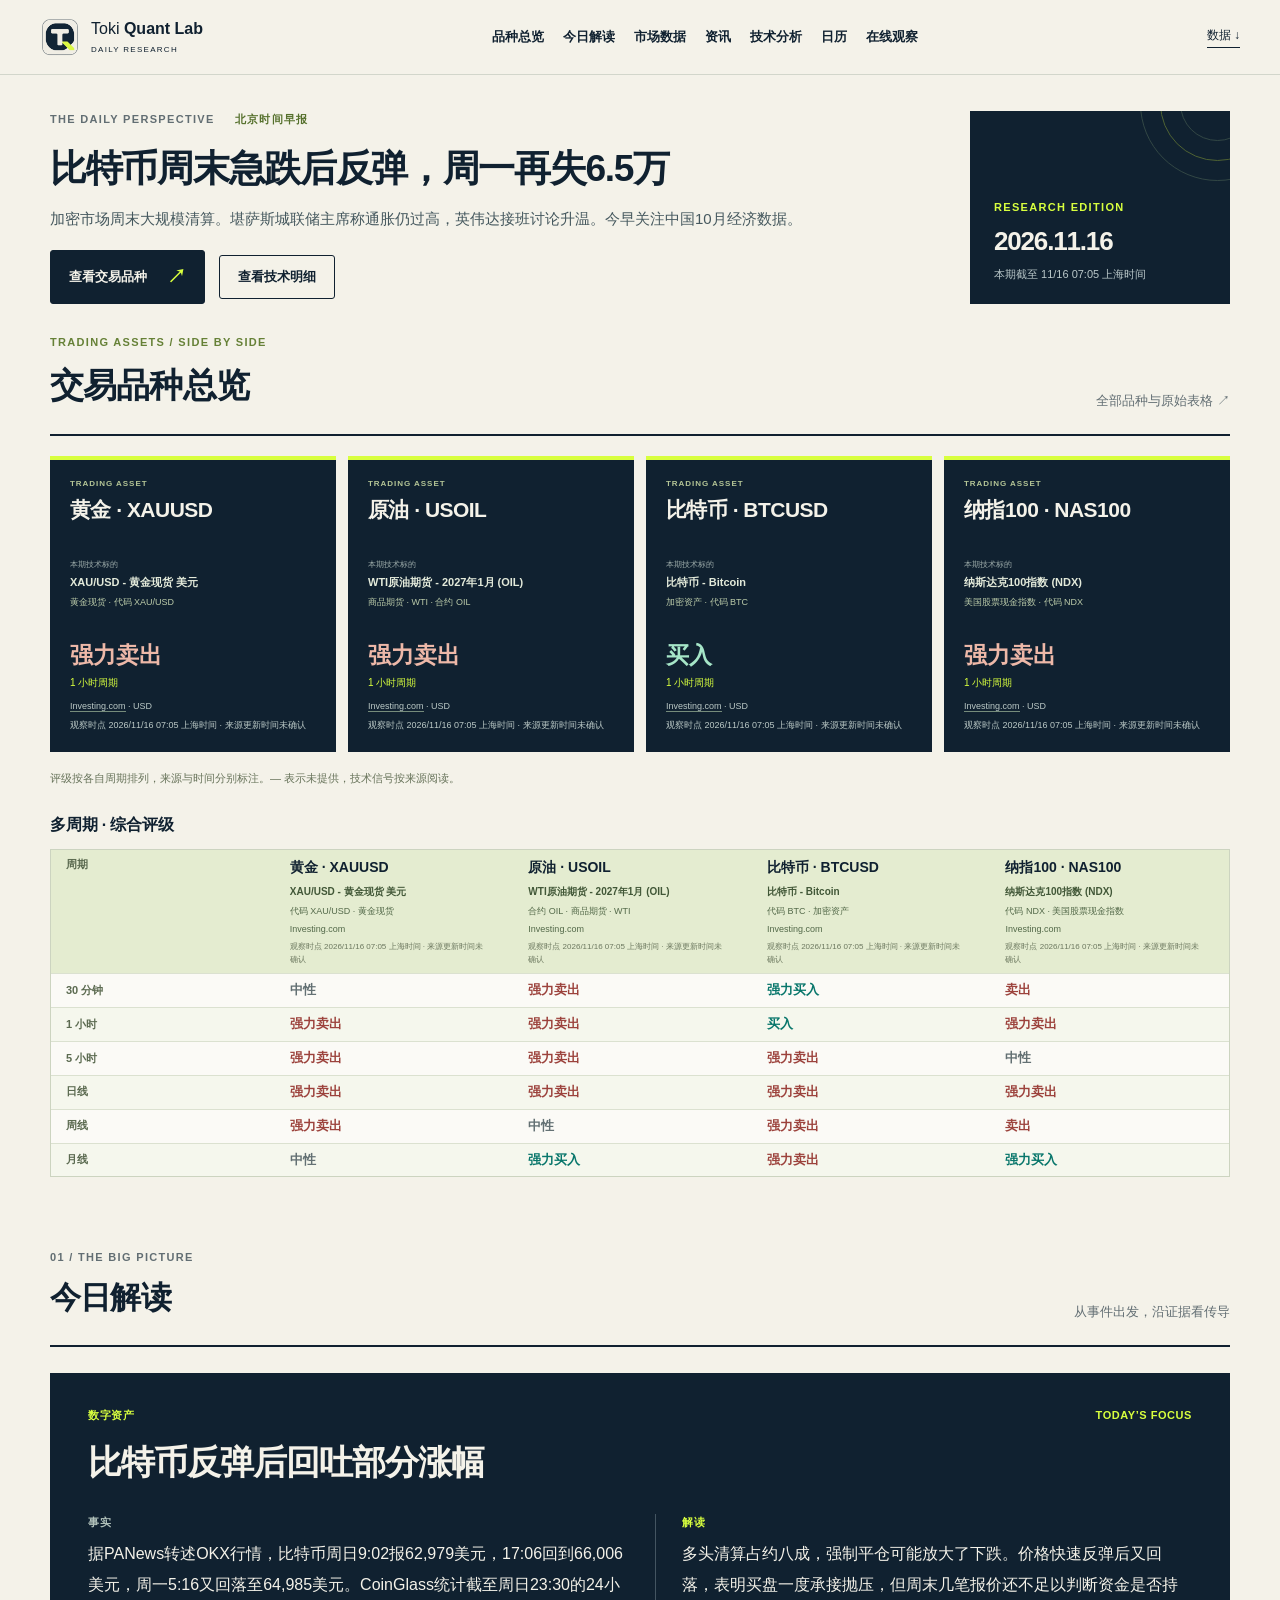
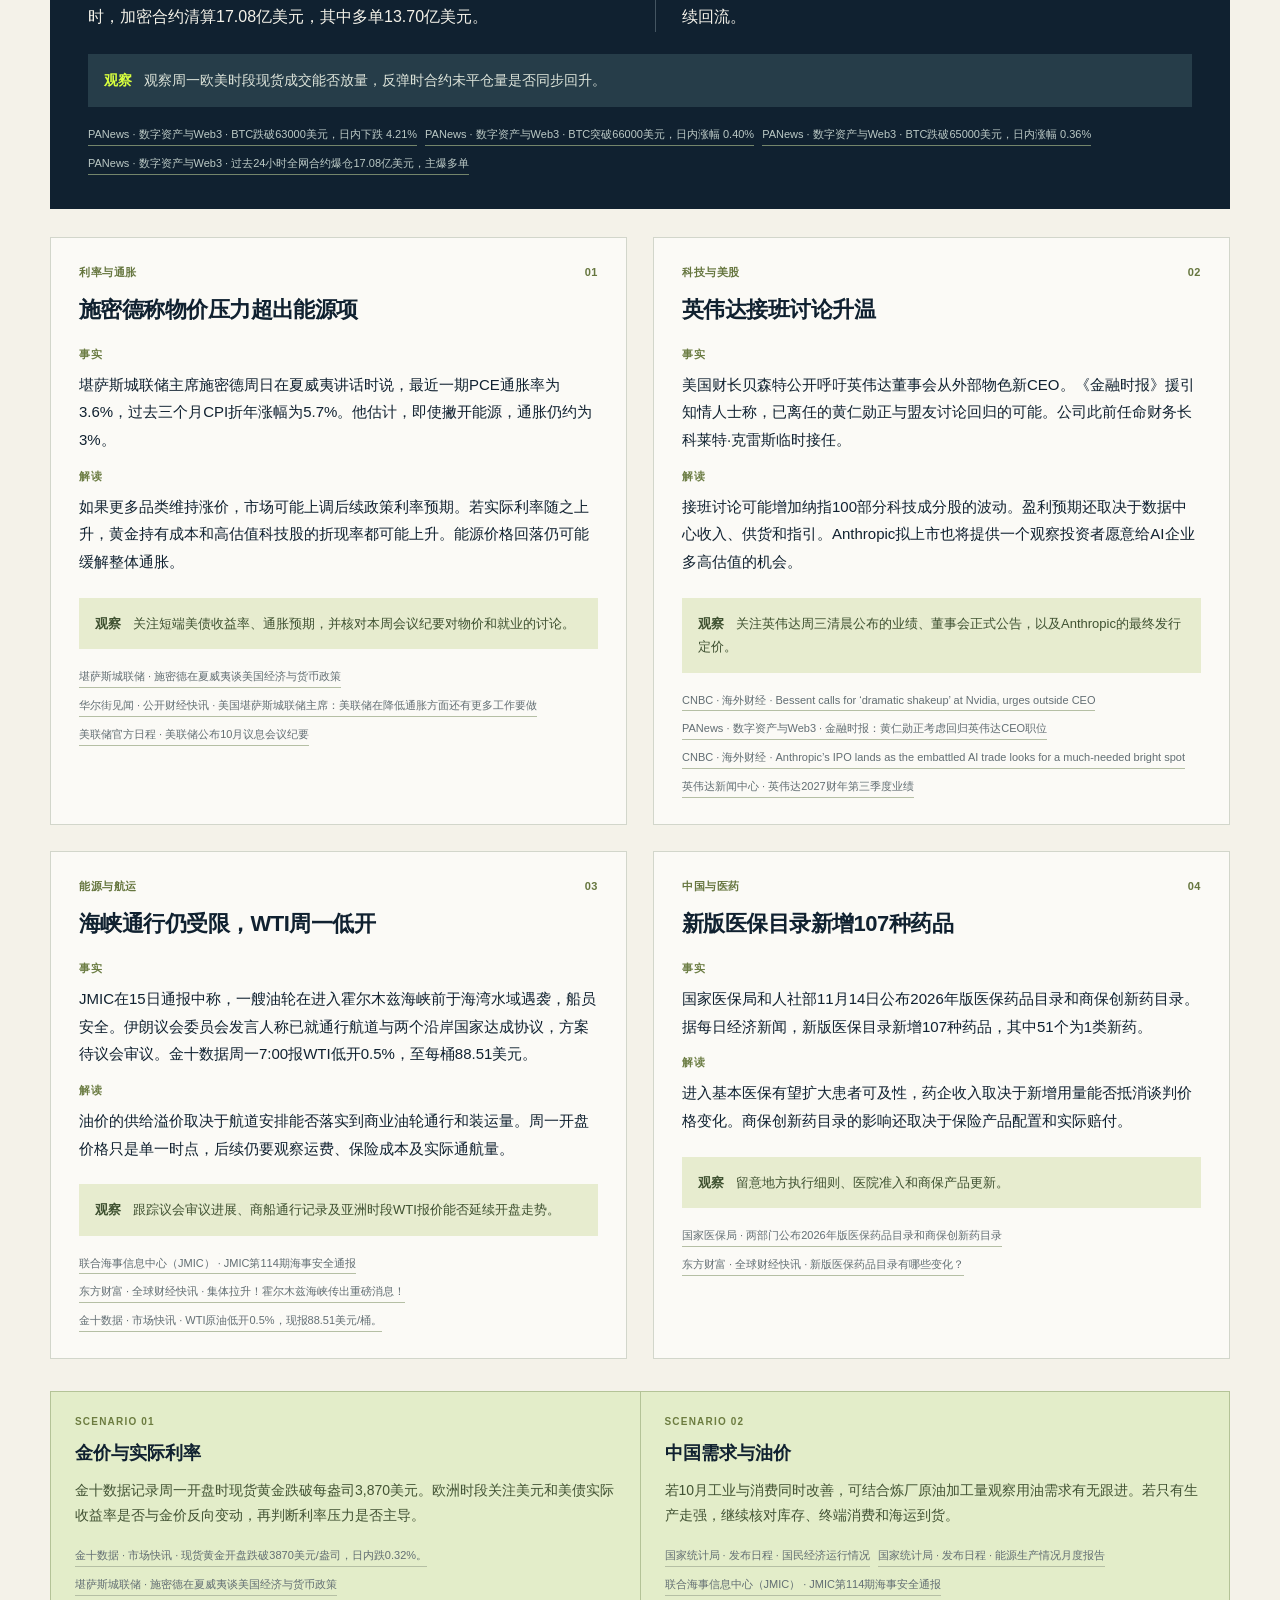
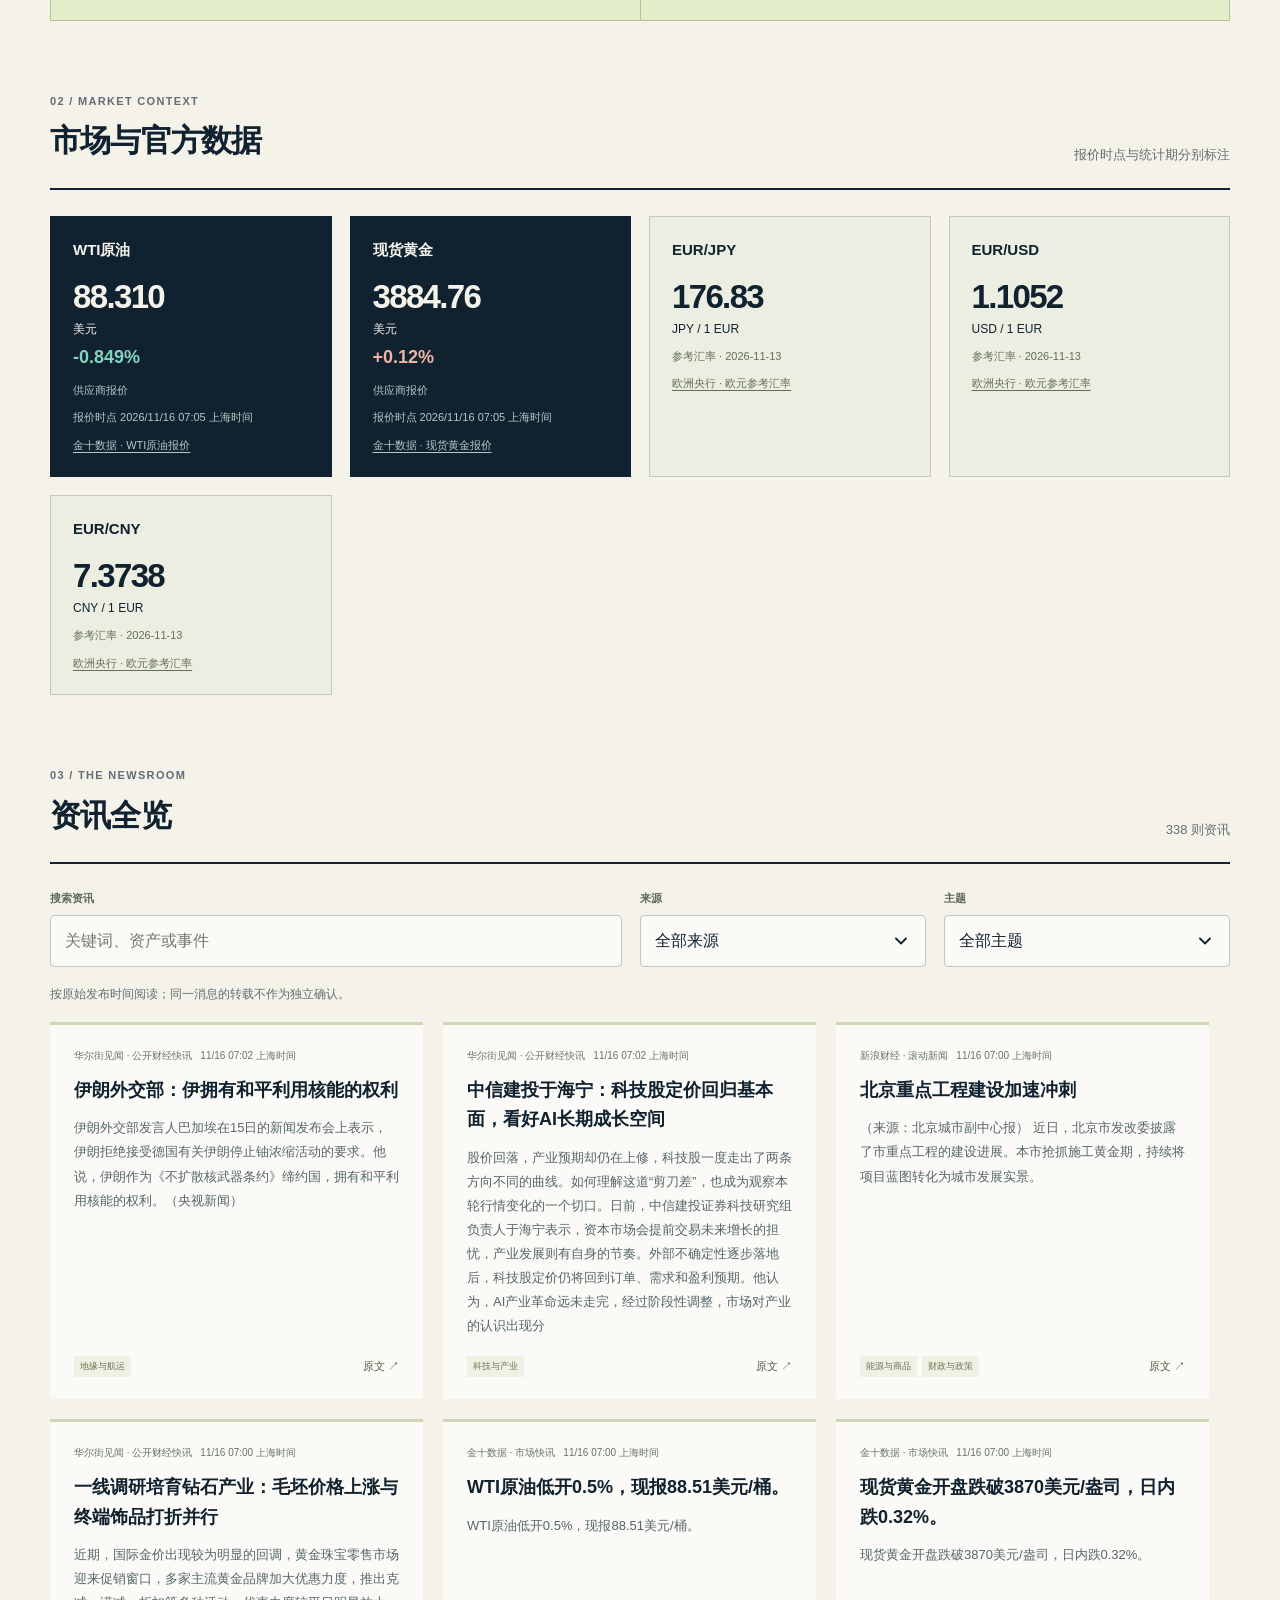
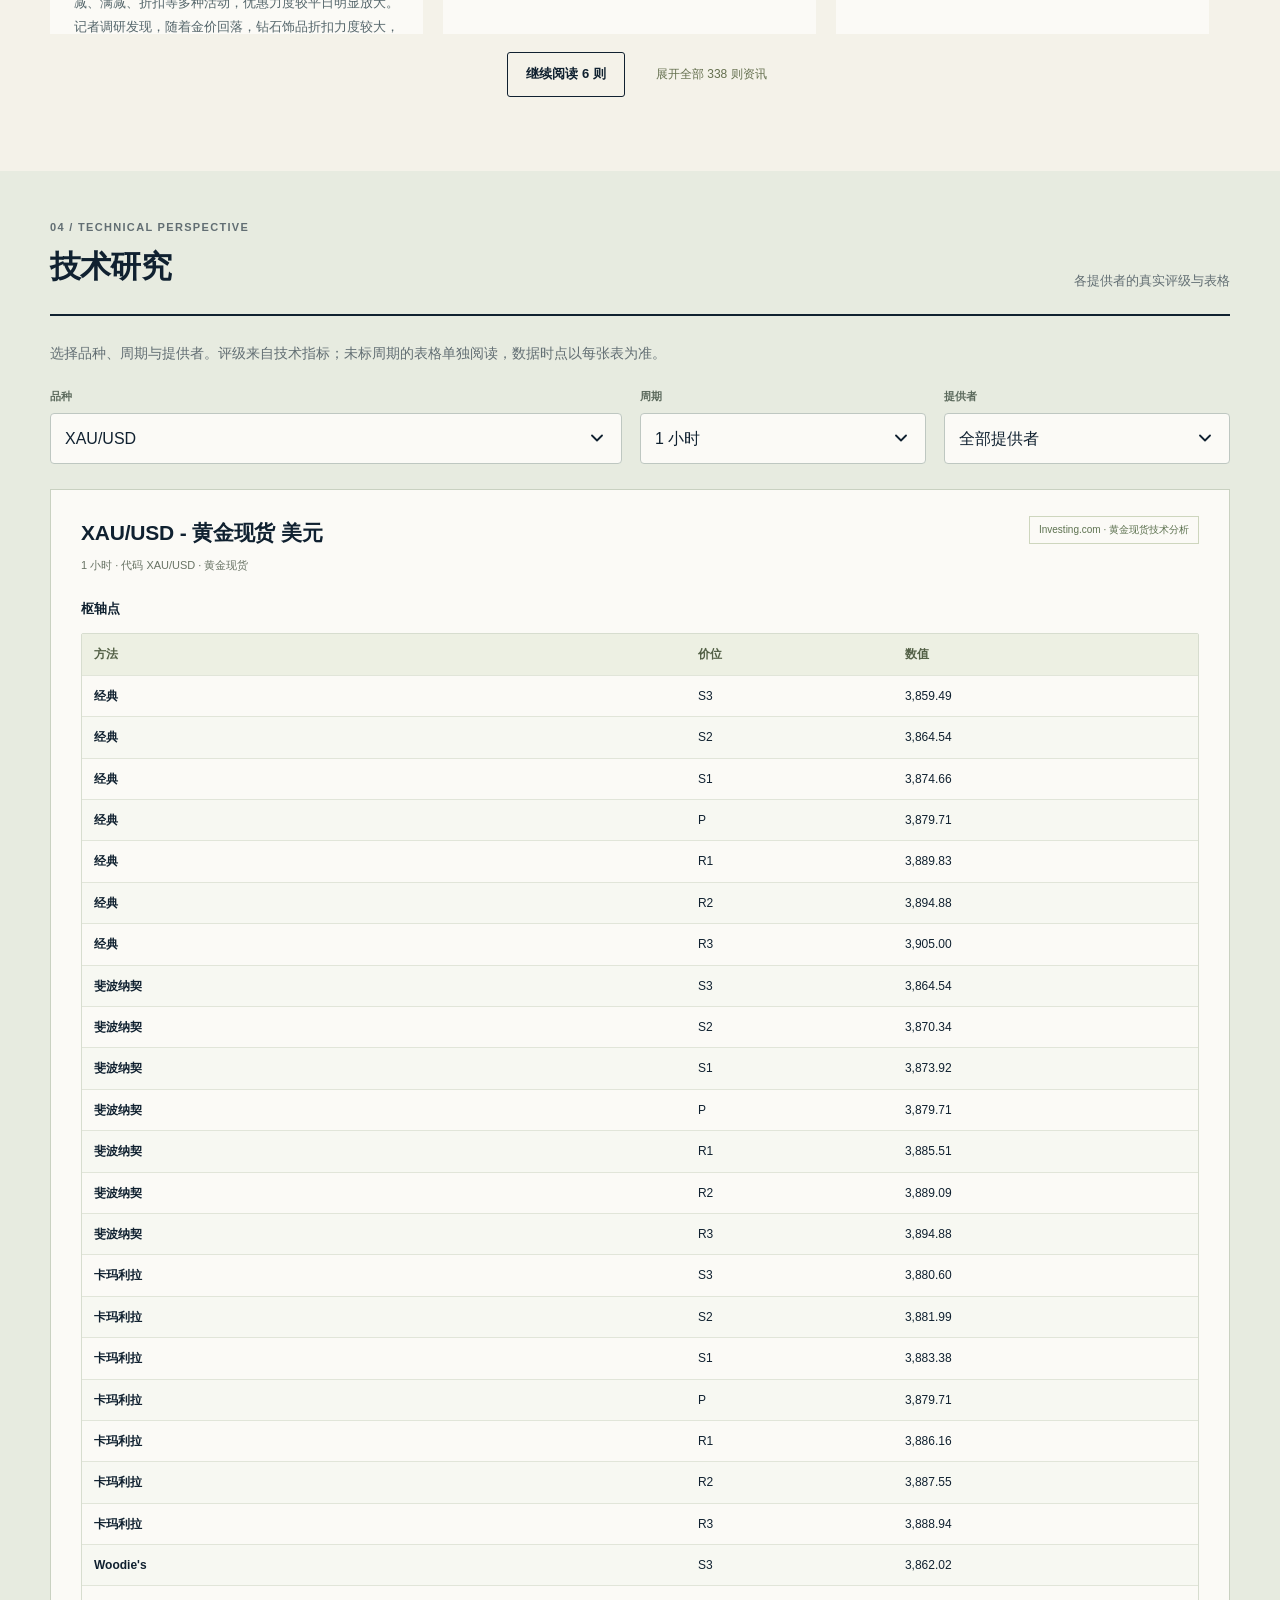
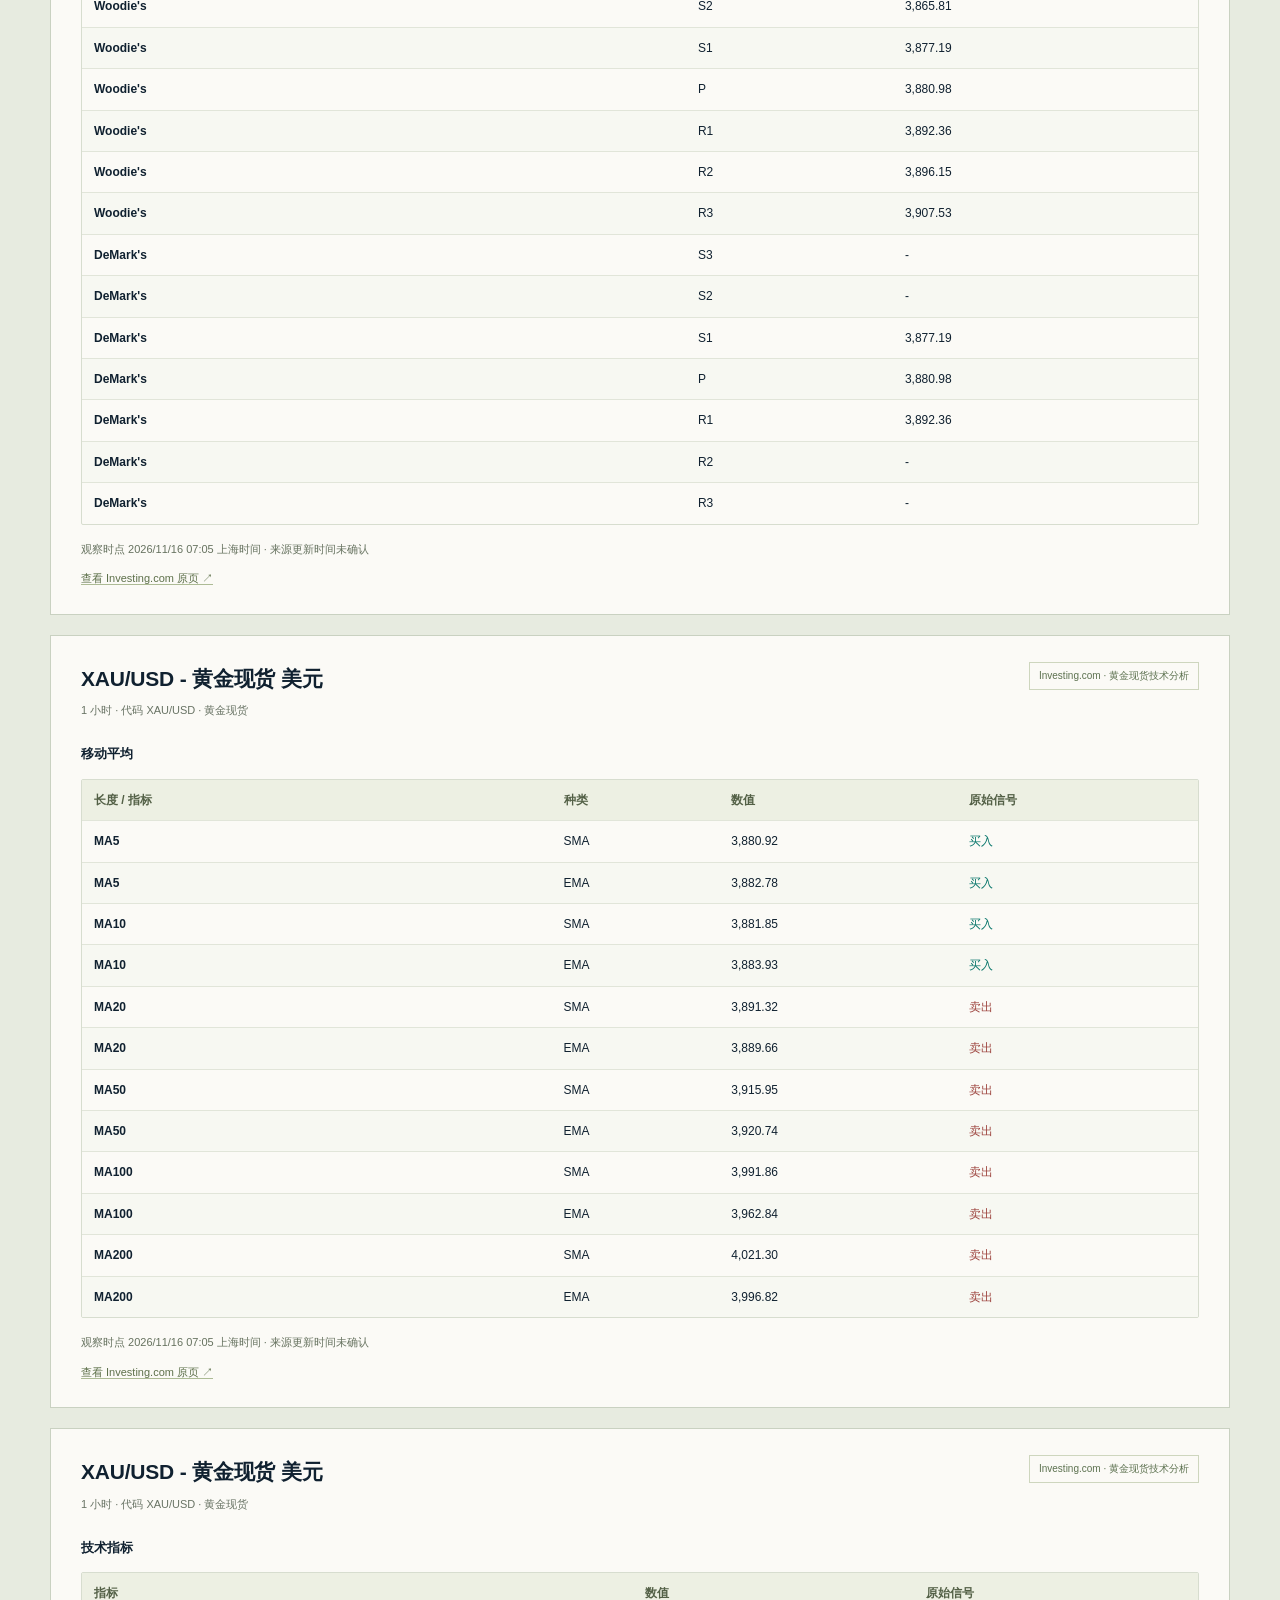
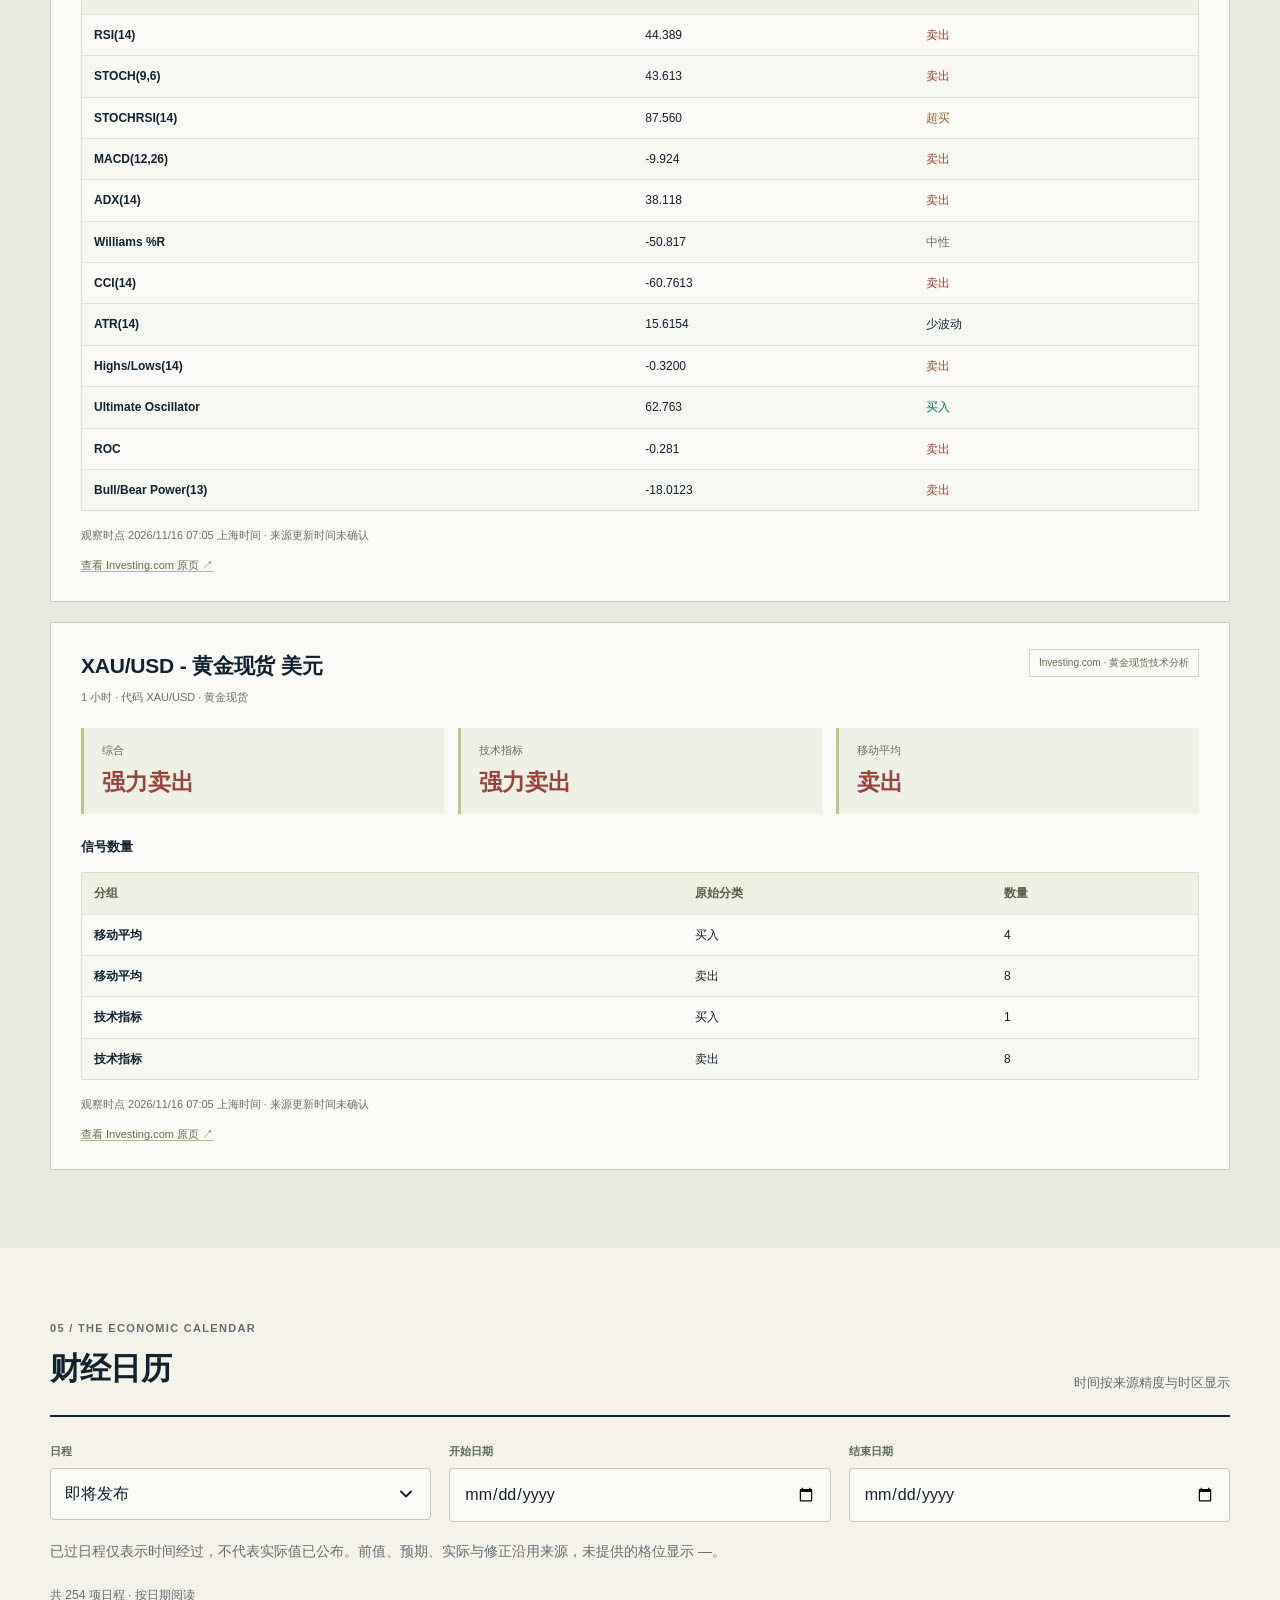
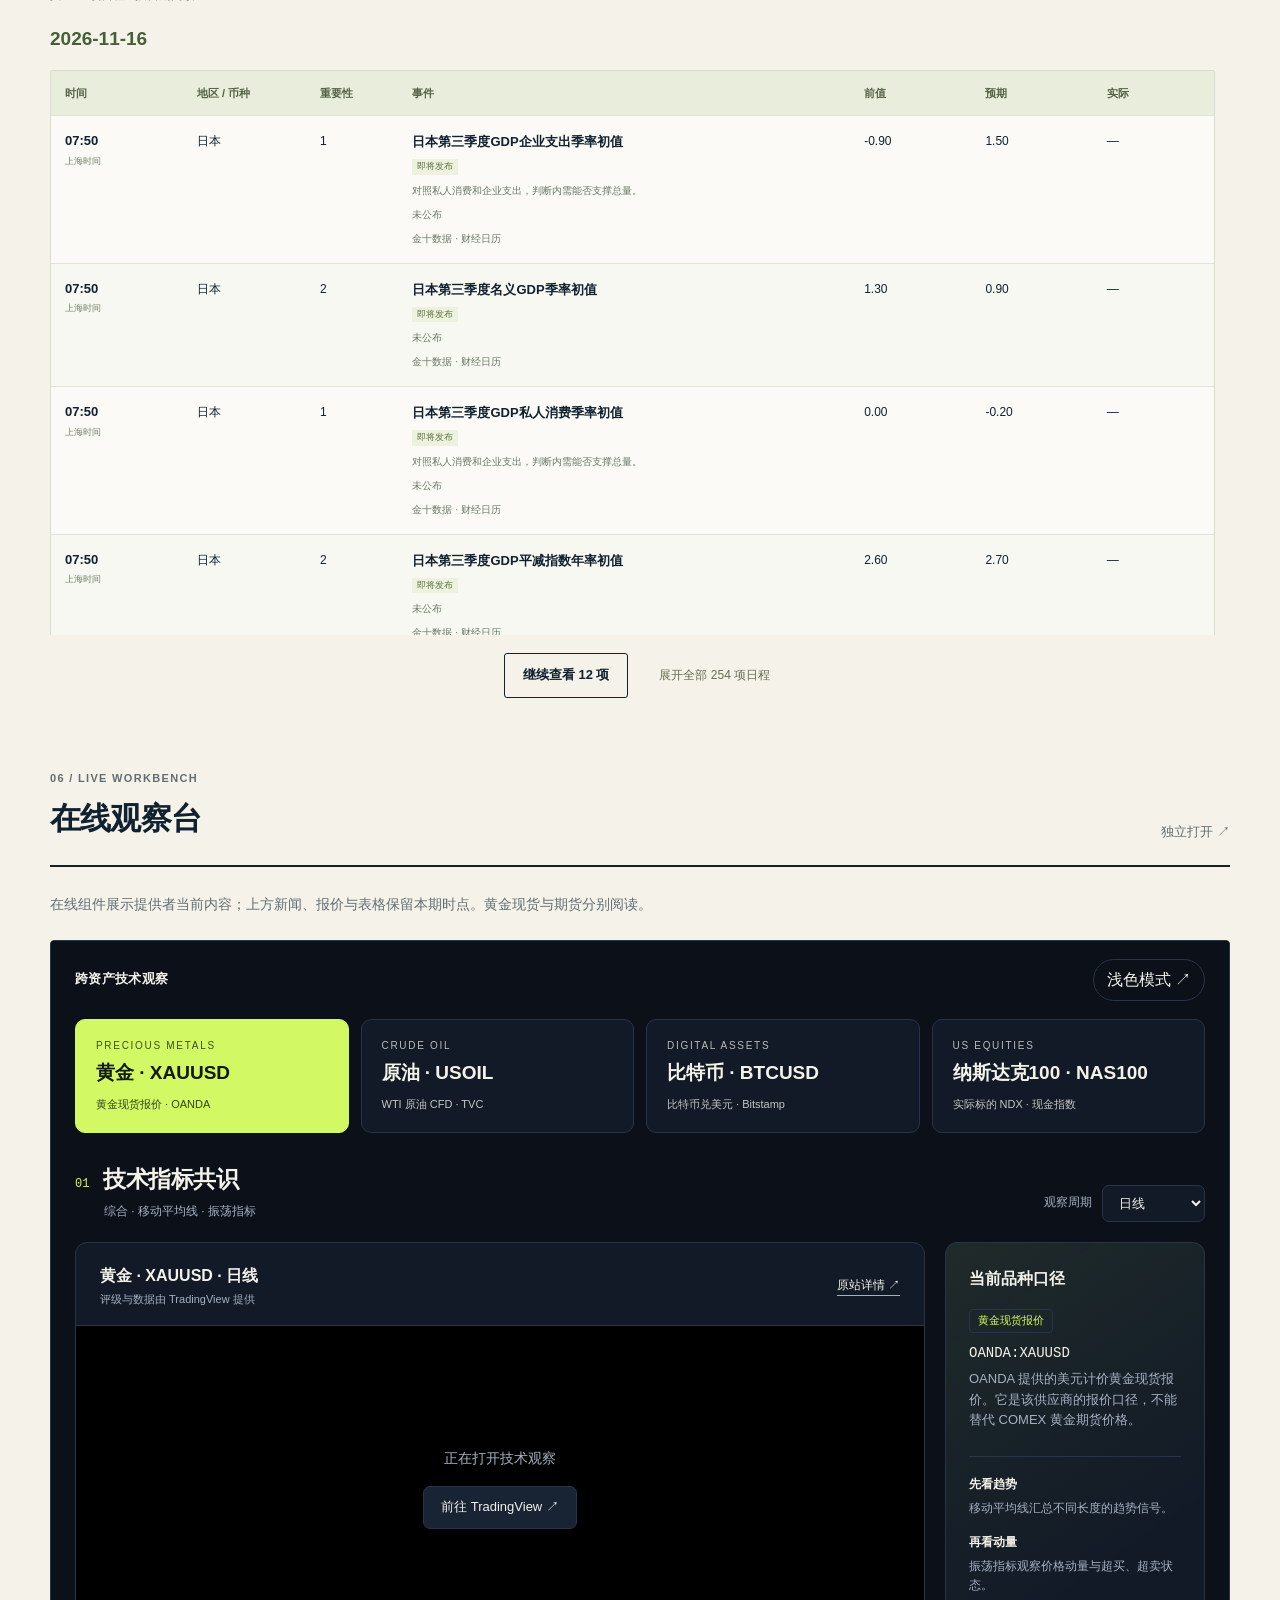
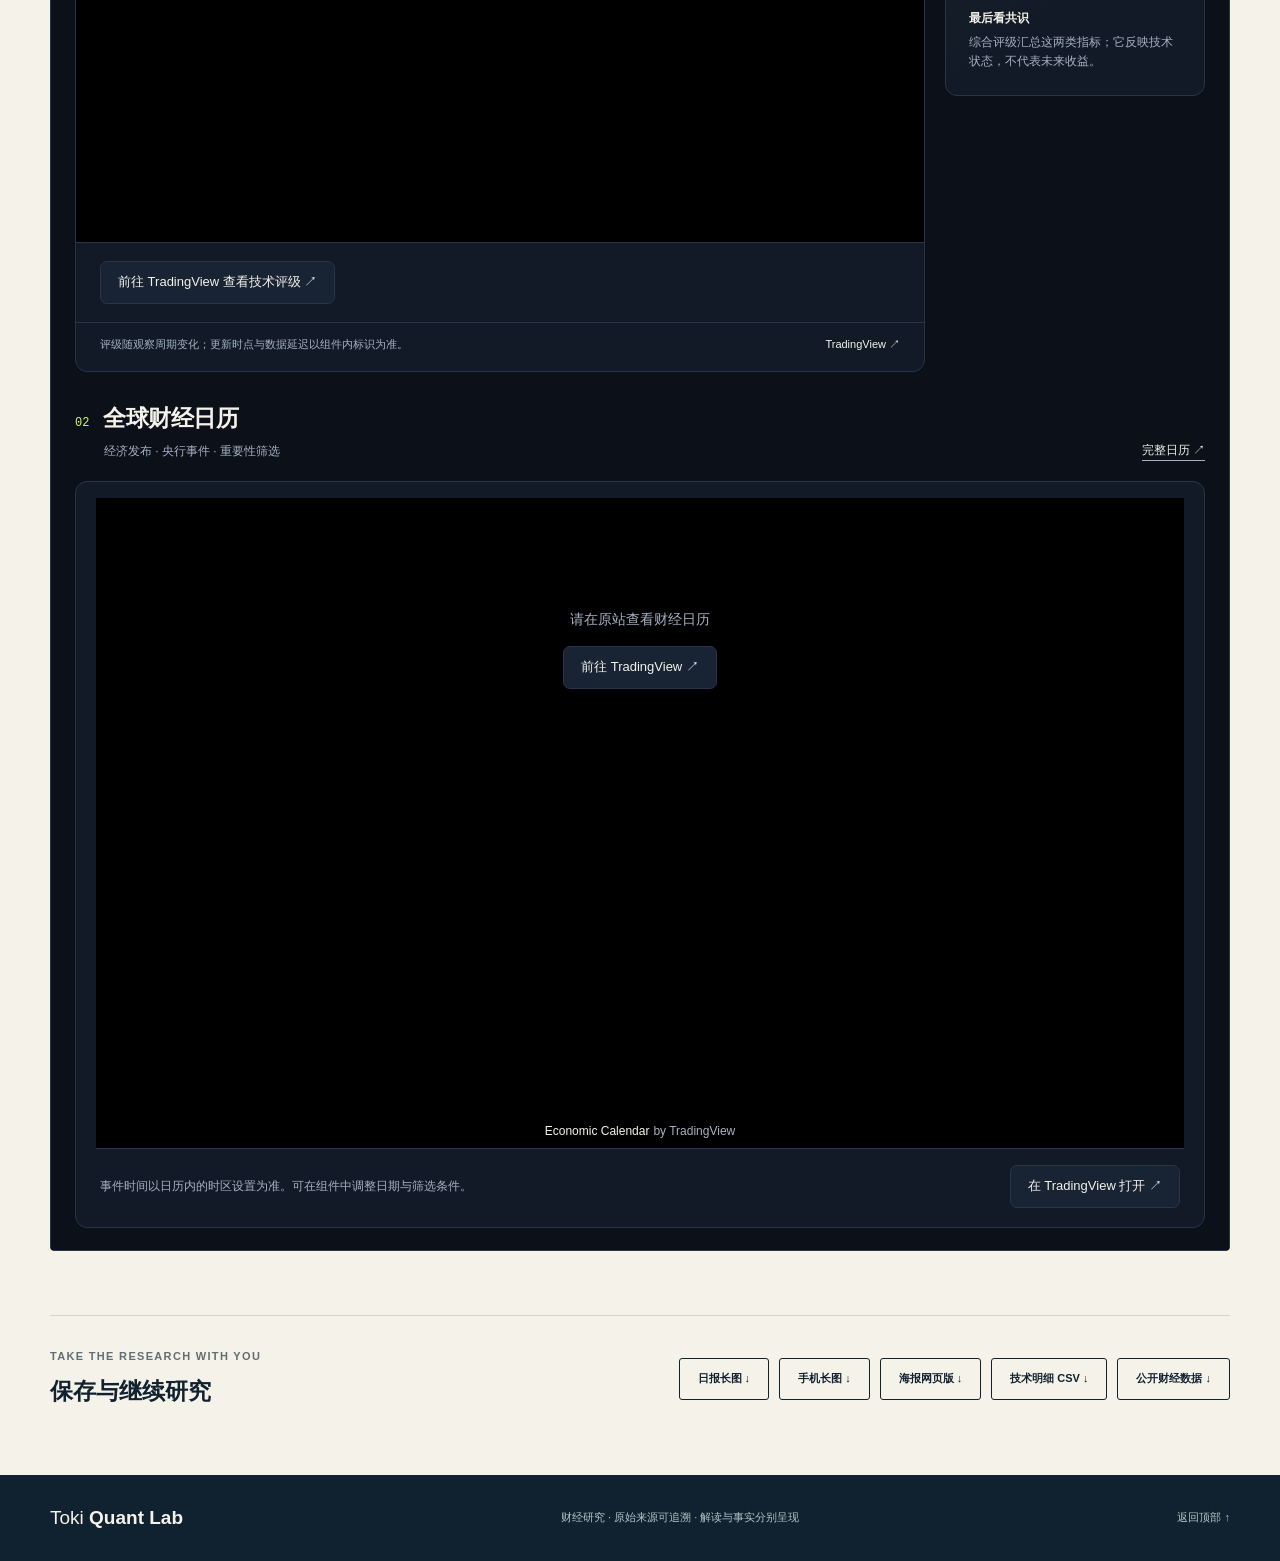
==== index.html @ c4c2250f "Publish finance daily 2026-11-16 (2026-11-16T07:05:58.218529+08:00)" ====
<!doctype html>
<html lang="zh-CN"><head><meta charset="utf-8"><meta name="viewport" content="width=device-width,initial-scale=1">
<meta http-equiv="Content-Security-Policy" content="default-src &#x27;none&#x27;; script-src &#x27;sha256-Dl0gROMwiE/vrZz1/QcfaOAt3/LU8CRHf1LCF19bE4U=&#x27;; style-src &#x27;unsafe-inline&#x27;; img-src &#x27;self&#x27; data:; frame-src &#x27;self&#x27; file:; connect-src &#x27;none&#x27;; object-src &#x27;none&#x27;; base-uri &#x27;none&#x27;; form-action &#x27;none&#x27;"><meta name="color-scheme" content="light"><title>比特币周末急跌后反弹，周一再失6.5万 · Toki 财经研究</title>
<link rel="icon" type="image/png" href="[data-uri]">
<style>:root{--navy:#102130;--paper:#f4f2e9;--lime:#d8ff3e;--muted:#626e73;--line:#d2d6cb;--white:#fbfaf6;--red:#9c423c;--green:#08766b}
*{box-sizing:border-box}html{scroll-behavior:smooth;scroll-padding-top:95px}body{margin:0;background:var(--paper);color:var(--navy);font-family:"PingFang SC","Microsoft YaHei","Noto Sans CJK SC",Arial,sans-serif;-webkit-font-smoothing:antialiased;line-height:1.6}h1,h2,h3,h4,p{margin:0}a{color:inherit;text-decoration:none}a:hover{text-decoration:underline}button,input,select{font:inherit}button,a,input,select,summary{-webkit-tap-highlight-color:transparent}button{cursor:pointer}button:focus-visible,a:focus-visible,select:focus-visible,input:focus-visible,summary:focus-visible{outline:3px solid #9bbd0f;outline-offset:4px}button:disabled{cursor:default}button[hidden],[hidden]{display:none!important}input,select{width:100%;min-width:0;border:1px solid #bec7c1;background:var(--white);color:var(--navy);padding:12px 14px;border-radius:4px}select{padding-right:28px}small{line-height:1.5}.container{width:min(1180px,calc(100% - 80px));margin:auto}.section{padding-top:72px}.eyebrow{font:700 11px/1.6 Arial,sans-serif;letter-spacing:.12em;color:var(--muted)}.section-heading{display:flex;align-items:flex-end;justify-content:space-between;gap:20px;padding-bottom:22px;border-bottom:2px solid var(--navy);margin-bottom:26px}.section-heading h2{font-size:31px;font-weight:850;letter-spacing:-.025em;margin-top:6px}.section-heading>p,.section-heading>a{font-size:13px;color:var(--muted)}.section-note{color:var(--muted);font-size:14px;margin:0 0 24px;max-width:850px}.skip-link{position:absolute;left:20px;top:-100px;background:var(--lime);padding:10px;z-index:20}.skip-link:focus{top:10px}
.topbar{position:sticky;top:0;z-index:10;background:rgba(244,242,233,.97);border-bottom:1px solid var(--line);display:flex;align-items:center;justify-content:space-between;gap:24px;padding:17px 40px}.brand{display:flex;align-items:center;gap:11px;font:400 16px/1.25 Arial,sans-serif;white-space:nowrap}.brand b{font-weight:800}.brand small{display:block;font-size:8px;letter-spacing:.16em;margin-top:5px}.brand-mark{display:block;width:40px;height:40px;flex:0 0 auto;object-fit:contain}.topbar nav{display:flex;align-items:center;gap:25px;font-size:13px;font-weight:600}.data-link{font-size:12px;border-bottom:1px solid var(--navy);padding-bottom:2px;white-space:nowrap}.hero{display:grid;grid-template-columns:minmax(0,1fr) 290px;gap:70px;padding-top:68px;padding-bottom:22px}.hero-main .eyebrow{display:flex;gap:20px;flex-wrap:wrap}.hero-main .eyebrow>span{font-family:inherit;color:#55702c}.hero h1{font-size:clamp(42px,4.5vw,67px);font-weight:900;letter-spacing:-.055em;line-height:1.2;margin:22px 0 22px;text-wrap:balance;overflow-wrap:anywhere}.dek{color:#45585e;font-size:20px;line-height:1.85;max-width:720px}.hero-actions{display:flex;align-items:center;gap:14px;flex-wrap:wrap;margin-top:28px}.button{display:inline-flex;align-items:center;justify-content:center;gap:20px;padding:11px 18px;font-size:13px;font-weight:700;border:1px solid var(--navy);border-radius:3px;line-height:1.6}.button.primary{background:var(--navy);color:var(--paper)}.button.primary>span{color:var(--lime);font-size:19px}.button.quiet{background:transparent;color:var(--navy)}.button:hover{text-decoration:none;background:#dfe5d1}.button.primary:hover{background:#243c4b}.edition-card{background:var(--navy);color:var(--paper);padding:28px;position:relative;overflow:hidden;display:flex;flex-direction:column;justify-content:flex-end;min-height:320px}.edition-card>.eyebrow{color:var(--lime)}.edition-card strong{font:800 30px/1.4 Arial,sans-serif;letter-spacing:-.045em;margin-top:7px}.edition-time{font-size:11px;color:#bac8c9;margin-top:6px}.edition-note{font-size:13px;color:#bac8c9;margin-top:18px;line-height:1.7}.edition-orbit{position:absolute;width:220px;height:220px;right:-55px;top:-48px;opacity:.85}.edition-orbit i{position:absolute;border:1px solid #668064;border-radius:50%;inset:0}.edition-orbit i:nth-child(2){inset:20px;border-color:#adc438}.edition-orbit i:nth-child(3){inset:40px}.edition-orbit span{position:absolute;left:63px;top:66px;color:var(--lime);font:900 30px Arial}
.lead-card{padding:34px 38px;background:var(--navy);color:var(--paper)}.article-kicker{display:flex;justify-content:space-between;align-items:center;gap:15px;font-size:11px;font-weight:700;letter-spacing:.05em;color:#66763f}.lead-card .article-kicker{color:var(--lime)}.lead-card h3{font-size:34px;line-height:1.45;font-weight:850;margin:14px 0 26px;letter-spacing:-.03em}.article-columns{display:grid;grid-template-columns:minmax(0,1fr) minmax(0,1fr);gap:30px}.article-columns .analysis{padding-left:26px;border-left:1px solid var(--line)}.lead-card .article-columns .analysis{border-color:#445561}.copy-label{display:block;color:#6c7d44;font-size:11px;font-weight:800;letter-spacing:.05em;margin-bottom:7px}.lead-card .copy-label{color:#b1c1ba}.lead-card .analysis .copy-label{color:var(--lime)}.article-columns p{font-size:16px;line-height:1.95}.article-watch{margin-top:22px;padding:14px 16px;background:#e7eccf;color:#3f5131;font-size:14px;line-height:1.8}.article-watch b{font-weight:800;margin-right:12px}.lead-card .article-watch{background:#263d49;color:#dee5db}.lead-card .article-watch b{color:var(--lime)}.evidence-links{display:flex;gap:8px;flex-wrap:wrap;margin-top:18px;font-size:11px;line-height:1.8;color:var(--muted)}.evidence-links>a{border-bottom:1px solid #b5bfa4}.lead-card .evidence-links{color:#bbc9c5}.lead-card .evidence-links>a{border-color:#74856b}.story-grid{display:grid;grid-template-columns:repeat(2,minmax(0,1fr));gap:26px;margin-top:28px}.story-card{padding:26px 28px;background:var(--white);border:1px solid var(--line);min-width:0}.story-card h3{font-size:22px;line-height:1.5;letter-spacing:-.025em;margin:12px 0 20px}.story-card .article-columns{display:block}.story-card .analysis{padding:14px 0 0;border:0}.story-card .article-columns p{font-size:15px;line-height:1.85}.story-card .article-watch{font-size:13px}.scenario-grid{display:grid;grid-template-columns:repeat(auto-fit,minmax(min(100%,320px),1fr));gap:1px;background:#b4c397;margin-top:32px;border:1px solid #b4c397}.scenario{background:#e3edc9;padding:24px}.scenario small{display:block;font:700 10px Arial,sans-serif;color:#6c7c40;letter-spacing:.12em}.scenario h3{font-size:18px;margin:12px 0 10px}.scenario p{font-size:14px;color:#425334;line-height:1.8}
.market-grid{display:grid;grid-template-columns:repeat(4,minmax(0,1fr));gap:18px}.data-card{border:1px solid #c2cabc;padding:22px;background:#ebeee1;min-width:0}.data-card.market{background:var(--navy);color:var(--paper);border-color:var(--navy)}.data-card h3{font-size:15px;font-weight:700;line-height:1.5}.data-reading{font:850 33px/1.4 Arial,sans-serif;letter-spacing:-.05em;margin:12px 0 5px;overflow-wrap:anywhere}.data-reading small{font-size:12px;letter-spacing:0;display:block;font-weight:500}.data-change{font-size:18px;font-weight:800}.data-change.up{color:#f0b4a5}.data-change.down{color:#82d5bf}.data-period,.data-card .data-time,.data-card .data-source{font-size:11px;color:#637055;margin-top:10px;overflow-wrap:anywhere}.data-card.market .data-period,.data-card.market .data-time,.data-card.market .data-source{color:#b7c8c4}.data-source a{text-decoration:underline;text-underline-offset:3px}.news-tools{display:grid;grid-template-columns:minmax(0,2fr) minmax(0,1fr) minmax(0,1fr);gap:18px;align-items:end}.news-tools label,.technical-tools label{display:block;min-width:0}.news-tools label>span,.technical-tools label>span{display:block;font-size:11px;font-weight:750;margin-bottom:7px;color:#5b695c}.result-caption{font-size:12px;color:var(--muted);margin:18px 0}.news-grid{display:grid;grid-template-columns:repeat(3,minmax(0,1fr));gap:20px}.news-card{padding:22px 24px;background:var(--white);border-top:3px solid #ced7b4;min-width:0;display:flex;flex-direction:column}.news-card .news-meta{display:flex;gap:8px;flex-wrap:wrap;font-size:10px;color:#657568;line-height:1.8}.news-card h3{font-size:18px;line-height:1.65;margin:11px 0;font-weight:800;overflow-wrap:anywhere}.news-card p{font-size:13px;line-height:1.85;color:#55666b;overflow-wrap:anywhere}.news-card .news-bottom{display:flex;align-items:center;justify-content:space-between;gap:12px;margin-top:auto;padding-top:18px;font-size:11px;color:#516246}.news-card .original-source{font-size:10px;margin-top:10px}.news-card .topic-tags{display:flex;gap:5px;flex-wrap:wrap}.topic-tag{font-size:9px;color:#697650;background:#eff1e5;padding:3px 6px}.more-actions{display:flex;align-items:center;justify-content:center;gap:25px;margin-top:30px}.text-button{border:0;background:transparent;color:#65704f;font-size:12px}.empty-state{padding:35px;border:1px solid var(--line);color:var(--muted);font-size:14px;grid-column:1/-1}
.technical-wrap{background:#e7ebe0;margin-top:74px;padding-bottom:58px}.technical-wrap .section{padding-top:48px}.technical-tools{display:grid;grid-template-columns:minmax(0,2fr) minmax(0,1fr) minmax(0,1fr);gap:18px;margin-bottom:25px}.technical-record{background:var(--white);border:1px solid #c9d1c1;padding:26px 30px;margin-bottom:20px;min-width:0}.technical-record-header{display:flex;justify-content:space-between;align-items:flex-start;gap:20px;flex-wrap:wrap;margin-bottom:18px}.technical-record h3{font-size:21px;line-height:1.6;letter-spacing:-.01em}.technical-record .technical-meta{font-size:11px;line-height:1.8;color:#687364;margin-top:6px;overflow-wrap:anywhere}.source-pill{font-size:10px;border:1px solid #ced6be;padding:5px 9px;color:#5d7250;white-space:nowrap}.rating-grid{display:grid;grid-template-columns:repeat(3,minmax(0,1fr));gap:14px;margin:20px 0}.rating-cell{background:#eff1e7;padding:14px 18px;border-left:3px solid #b7c990;min-width:0}.rating-cell small{font-size:11px;color:#617050;display:block}.rating-cell strong{font-size:23px;line-height:1.6;display:block;margin-top:5px;overflow-wrap:anywhere}.signal-buy{color:var(--green)}.signal-sell{color:var(--red)}.signal-neutral{color:#637073}.signal-extreme{color:#93612b}.table-wrap{overflow-x:auto;max-width:100%;border:1px solid #d7ddcf;border-radius:2px;margin-top:14px}.table-caption{margin-top:23px;font-size:13px;font-weight:800}.technical-table{width:100%;border-collapse:collapse;font-size:12px;line-height:1.7}.technical-table th{text-align:left;padding:10px 12px;background:#edf0e3;color:#536046;font-weight:750;white-space:nowrap}.technical-table td{padding:10px 12px;border-top:1px solid #e1e5d9;vertical-align:top;overflow-wrap:anywhere}.technical-table td:first-child{font-weight:650;min-width:140px}.technical-table tr:nth-child(even) td{background:#f7f8f2}.technical-table .numeric{font-family:Arial,sans-serif;font-variant-numeric:tabular-nums;white-space:nowrap}.technical-time{margin-top:16px;font-size:11px;color:#66725f}.technical-source{margin-top:12px;font-size:11px;color:#5d704a}.technical-source>a{border-bottom:1px solid #adbb95}.calendar-grid{display:grid;grid-template-columns:repeat(2,minmax(0,1fr));gap:22px}.calendar-card{display:grid;grid-template-columns:110px minmax(0,1fr);border:1px solid var(--line);background:var(--white);padding:24px;gap:20px;min-width:0}.calendar-date{font:800 22px/1.7 Arial,sans-serif;color:#527233}.calendar-date small{display:block;font:500 10px/1.8 Arial,sans-serif;color:#687357}.calendar-card h3{font-size:19px;margin:5px 0 12px}.calendar-card p{font-size:13px;color:#5b6d70;line-height:1.85}.calendar-fields{display:flex;gap:14px;flex-wrap:wrap;font-size:11px;margin-top:15px}.calendar-card .data-source{font-size:11px;color:#5f7445;margin-top:14px}.online-section .section-note{max-width:850px}.online-frame{width:100%;height:2000px;border:1px solid #293943;display:block;border-radius:4px;background:#0c1924}.downloads-section{margin-top:64px;margin-bottom:65px;border-top:1px solid var(--line);padding-top:32px;display:flex;align-items:center;justify-content:space-between;gap:30px}.downloads-section h2{font-size:23px;margin-top:8px}.downloads-section #downloads{display:flex;flex-wrap:wrap;gap:10px}.downloads-section .button{font-size:11px;gap:8px}footer{background:var(--navy);color:#b6c5c5;padding:32px 0}.footer-inner{display:flex;align-items:center;justify-content:space-between;gap:22px;font-size:11px}.footer-inner>span{font:400 19px Arial,sans-serif;color:var(--paper);white-space:nowrap}.footer-inner>a{white-space:nowrap}
@media(max-width:1000px){.container{width:calc(100% - 48px)}.topbar{padding:15px 24px;gap:15px}.topbar nav{gap:15px;font-size:12px}.brand{font-size:13px}.brand-mark{width:34px;height:34px}.hero{gap:30px;grid-template-columns:minmax(0,1fr) 250px}.hero h1{font-size:48px}.market-grid{grid-template-columns:repeat(3,minmax(0,1fr))}.news-grid{grid-template-columns:repeat(2,minmax(0,1fr))}}
@media(max-width:700px){html{scroll-padding-top:120px}.container{width:calc(100% - 36px)}.topbar{padding:12px 18px;flex-wrap:wrap;gap:12px}.brand{font-size:14px}.topbar nav{order:3;width:100%;overflow-x:auto;gap:21px;white-space:nowrap;padding:2px 0 5px;font-size:11px}.topbar .data-link{margin-left:auto;font-size:10px}.brand small{font-size:7px}.hero{grid-template-columns:minmax(0,1fr);padding-top:32px;gap:25px}.hero h1{font-size:clamp(37px,8.8vw,48px);margin:19px 0;line-height:1.3}.dek{font-size:16px;line-height:1.9}.hero-main .eyebrow{font-size:9px;gap:7px}.hero-actions{gap:10px;margin-top:22px}.button{font-size:11px;padding:10px 14px;gap:12px}.edition-card{min-height:0;padding:22px 24px;display:grid;grid-template-columns:minmax(0,1fr) minmax(0,1fr);gap:5px 16px}.edition-card>.eyebrow{grid-column:1/-1;font-size:9px}.edition-card strong{font-size:25px;grid-row:2}.edition-time{grid-row:3;margin:0;z-index:1}.edition-note{grid-column:2;grid-row:2/span 2;margin:0;font-size:11px;align-self:center;z-index:1}.edition-orbit{height:165px;width:165px;right:-85px;top:-80px;opacity:.4}.edition-orbit span{display:none}.section{padding-top:44px}.section-heading{gap:12px;margin-bottom:20px;padding-bottom:17px}.section-heading h2{font-size:25px;margin-top:5px}.section-heading>.eyebrow,.eyebrow{font-size:9px}.section-heading>p{font-size:10px;max-width:115px;text-align:right}.lead-card{padding:24px 22px}.article-kicker{font-size:9px}.lead-card h3{font-size:25px;margin:14px 0 22px}.article-columns{display:block}.article-columns .analysis{margin-top:17px;padding:0 0 0 13px;border-left-width:2px}.article-columns p{font-size:15px;line-height:1.95}.copy-label{font-size:10px}.article-watch{font-size:12px;margin-top:19px;padding:12px 13px}.article-watch b{display:block;margin-bottom:3px}.evidence-links{font-size:9px;gap:6px;margin-top:16px}.story-grid{grid-template-columns:minmax(0,1fr);gap:17px;margin-top:18px}.story-card{padding:22px}.story-card h3{font-size:21px;margin:12px 0 18px}.story-card .analysis{padding:0;border:0}.story-card .article-columns p{font-size:14px;line-height:1.9}.story-card .article-watch{font-size:12px}.scenario-grid{grid-template-columns:minmax(0,1fr);margin-top:22px}.scenario{padding:20px 22px}.scenario small{font-size:9px}.scenario h3{font-size:18px;margin:9px 0}.scenario p{font-size:13px}.market-grid{grid-template-columns:repeat(2,minmax(0,1fr));gap:12px}.data-card{padding:17px 15px}.data-card h3{font-size:13px}.data-reading{font-size:28px;line-height:1.5;letter-spacing:-.055em;margin-top:9px}.data-reading small{font-size:10px}.data-change{font-size:16px}.data-period,.data-card .data-time,.data-card .data-source{font-size:10px;margin-top:8px}.news-tools{grid-template-columns:repeat(2,minmax(0,1fr));gap:13px}.news-tools .search{grid-column:1/-1}input,select{font-size:13px;padding:11px 12px}.news-grid{grid-template-columns:minmax(0,1fr);gap:13px}.news-card{padding:20px 22px}.news-card h3{font-size:18px;margin:9px 0}.news-card p{font-size:13px}.news-card .news-meta{font-size:9px}.news-card .news-bottom{font-size:10px;padding-top:14px}.more-actions{gap:20px;margin-top:23px}.text-button{font-size:11px}.technical-wrap{margin-top:46px;padding-bottom:31px}.technical-wrap .section{padding-top:34px}.technical-tools{grid-template-columns:repeat(2,minmax(0,1fr));gap:13px}.technical-tools>label:first-child{grid-column:1/-1}.section-note{font-size:12px;line-height:1.8}.technical-record{padding:20px 17px;margin-bottom:16px}.technical-record-header{gap:10px}.technical-record h3{font-size:18px;line-height:1.6}.technical-record .technical-meta{font-size:10px}.source-pill{font-size:9px;padding:4px 7px}.rating-grid{gap:7px;margin:15px 0}.rating-cell{padding:12px 9px;border-left-width:2px}.rating-cell small{font-size:9px}.rating-cell strong{font-size:18px;line-height:1.6;margin-top:5px}.technical-table{font-size:11px}.technical-table th,.technical-table td{padding:9px 10px}.technical-table td:first-child{min-width:120px}.table-caption{font-size:12px;margin-top:19px}.technical-time,.technical-source{font-size:10px}.calendar-grid{grid-template-columns:minmax(0,1fr);gap:16px}.calendar-card{grid-template-columns:79px minmax(0,1fr);padding:21px 18px;gap:16px}.calendar-date{font-size:18px}.calendar-date small{font-size:9px}.calendar-card h3{font-size:17px;margin-top:4px}.calendar-card p{font-size:12px}.calendar-fields{font-size:10px;gap:10px}.calendar-card .data-source{font-size:10px}.online-section .section-heading>a{font-size:10px}.downloads-section{margin-top:40px;margin-bottom:42px;padding-top:25px;flex-direction:column;align-items:flex-start;gap:20px}.downloads-section h2{font-size:22px}.downloads-section #downloads{gap:8px}.footer-inner{flex-wrap:wrap;gap:15px;font-size:9px}.footer-inner>span{font-size:17px}.footer-inner>p{order:3;width:100%}.footer-inner>a{margin-left:auto}}
@media(prefers-reduced-motion:reduce){html{scroll-behavior:auto}}
.calendar-tools{display:grid;grid-template-columns:repeat(3,minmax(0,1fr));gap:18px;margin-bottom:18px}.calendar-tools label>span{display:block;font-size:11px;font-weight:750;color:#5b695c;margin-bottom:7px}.calendar-day{margin-top:28px}.calendar-day>h3{font:800 19px/1.7 Arial,sans-serif;color:#48603a;padding-bottom:8px}.calendar-day>.table-wrap{margin-top:6px}.calendar-table{width:100%;border-collapse:collapse;background:var(--white);font-size:12px;line-height:1.7}.calendar-table th{font-size:11px;text-align:left;white-space:nowrap;padding:13px 14px;background:#e8eddc;color:#556246}.calendar-table td{border-top:1px solid #e0e5d5;padding:15px 14px;vertical-align:top;overflow-wrap:anywhere}.calendar-table tbody tr:nth-child(even){background:#f7f8f1}.calendar-table .calendar-clock{min-width:87px;font:700 13px/1.6 Arial,sans-serif}.calendar-clock small{display:block;font-size:9px;font-weight:400;color:#727f68;margin-top:3px}.calendar-event-cell{min-width:220px;max-width:450px}.calendar-event-cell strong{display:block;font-size:13px;line-height:1.7}.calendar-event-cell small{display:inline-block;font-size:9px;margin-top:6px;padding:1px 5px;background:#edf2df;color:#5c733a}.calendar-event-cell p{font-size:10px;line-height:1.8;color:#697966;margin-top:6px}.calendar-source{font-size:10px}.calendar-value{min-width:80px;font-family:Arial,sans-serif;font-variant-numeric:tabular-nums}.calendar-value small{display:block;font-size:10px;margin-top:7px;color:#6f7b67;white-space:nowrap}@media(max-width:700px){.calendar-tools{gap:12px;grid-template-columns:repeat(2,minmax(0,1fr))}.calendar-tools>label:first-child{grid-column:1/-1}.calendar-day>h3{font-size:17px}.calendar-table th{padding:11px 12px}.calendar-table td{padding:12px}.calendar-event-cell{min-width:210px}.calendar-table .calendar-clock{min-width:78px}.calendar-value{min-width:72px}}
.has-focus .hero{padding-top:36px;padding-bottom:0;grid-template-columns:minmax(0,1fr) 260px;gap:38px}.has-focus .hero h1{font-size:clamp(29px,2.9vw,40px);line-height:1.35;margin:14px 0 12px;letter-spacing:-.035em}.has-focus .dek{font-size:15px;line-height:1.8;max-width:760px}.has-focus .hero-actions{margin-top:18px}.has-focus .edition-card{min-height:0;padding:21px 24px}.has-focus .edition-card strong{font-size:26px}.has-focus .edition-note{display:none}.has-focus .edition-orbit{opacity:.4;height:155px;width:155px;right:-65px;top:-85px}.has-focus .edition-orbit span{display:none}.has-focus .topbar nav{gap:19px}.focus-section{padding-top:30px;min-width:0}.focus-section .section-heading{margin-bottom:20px}.focus-section h2{font-size:34px}.focus-section .section-heading>div>.eyebrow{color:#668137}.focus-cards{display:grid;grid-template-columns:repeat(4,minmax(0,1fr));gap:12px;min-width:0}.focus-card{min-width:0;padding:18px 20px;background:var(--navy);color:var(--paper);border-top:4px solid var(--lime);display:flex;flex-direction:column}.focus-card>.eyebrow{color:#b4c596;font-size:8px}.focus-card h3{font-size:24px;line-height:1.35;margin:5px 0 9px;letter-spacing:-.025em}.focus-contract{font-size:10px;color:#bfcecb;line-height:1.6;overflow-wrap:anywhere;min-height:32px}.focus-card-rating{font-size:23px;line-height:1.4;margin:11px 0 4px}.focus-card .signal-buy{color:#a6e6c8}.focus-card .signal-sell{color:#edb8a8}.focus-card .signal-neutral{color:#becacd}.focus-card .signal-extreme{color:#edc783}.focus-card-period{font-size:10px;color:var(--lime);margin-bottom:8px}.focus-card-meta,.focus-card-time{font-size:9px;color:#bbc9c6;line-height:1.7;overflow-wrap:anywhere}.focus-card-meta>a{border-bottom:1px solid #758b7b}.focus-card-time{margin-top:4px}.focus-note{font-size:11px;color:#68745b;margin:17px 0 19px;line-height:1.8}.focus-table-title{font-size:16px;margin:24px 0 11px;letter-spacing:-.01em}.focus-matrix-wrap{max-width:100%;overflow-x:auto;border:1px solid #ccd4c0;background:var(--white);overscroll-behavior-x:contain}.focus-matrix{width:100%;min-width:820px;table-layout:fixed;border-collapse:collapse;font-size:12px;line-height:1.45}.focus-matrix th,.focus-matrix td{text-align:left;vertical-align:middle;padding:8px 15px;border-top:1px solid #dbe1d0;overflow-wrap:anywhere}.focus-matrix thead th{background:#e4ecd0;border-top:0;vertical-align:top;padding:13px 15px}.focus-matrix .focus-row-label{width:19%;font-size:11px;font-weight:700;color:#5b6a50}.focus-column-heading strong{display:block;font-size:14px;line-height:1.5}.focus-column-heading small{display:block;font-size:9px;font-weight:400;line-height:1.6;color:#536949;margin-top:4px}.focus-column-heading .focus-table-time{font-size:8px;color:#6c785f;max-width:200px}.focus-matrix tbody tr:nth-child(even){background:#f5f7ed}.focus-value-cell{font-variant-numeric:tabular-nums}.focus-value-cell>strong{display:block;font-size:15px;line-height:1.45}.focus-signal{display:block;font-size:10px;line-height:1.5;margin-top:2px}.focus-missing{color:#8b9784}.focus-matrix[data-group=ratings] th,.focus-matrix[data-group=ratings] td{padding-top:7px;padding-bottom:7px}.focus-matrix[data-group=ratings] .focus-value-cell>strong{font-size:13px}
.focus-cell-time{display:block;color:#708061;font-size:8px;line-height:1.5;margin-top:3px}
.focus-card h3{font-size:21px;min-height:57px;margin-bottom:6px}.focus-card .focus-contract{min-height:69px}.focus-target-label{display:block;font-size:8px;color:#9dacaa;margin-bottom:3px}.focus-actual-instrument{display:block;font-size:10px;line-height:1.6;font-weight:750;overflow-wrap:anywhere}.focus-card .focus-actual-instrument{font-size:11px;color:#e3eada}.focus-contract-code{display:block;font-size:9px;line-height:1.6;color:#bcccaa;margin-top:4px}.focus-column-heading .focus-actual-instrument{margin-top:6px;color:#415737}
@media(max-width:1000px){.has-focus .topbar nav{gap:13px;font-size:11px}.has-focus .hero{gap:25px;grid-template-columns:minmax(0,1fr) 230px}.focus-card{padding:15px}.focus-card h3{font-size:21px}.focus-matrix th,.focus-matrix td{padding-left:12px;padding-right:12px}}
@media(max-width:700px){.has-focus .hero{display:block;padding-top:26px}.has-focus .hero h1{font-size:29px;line-height:1.4;margin-top:13px}.has-focus .dek{font-size:13px}.has-focus .hero-actions{display:none}.has-focus .edition-card{background:transparent;color:var(--navy);display:flex;flex-direction:row;align-items:center;justify-content:flex-start;gap:12px;padding:14px 0 0}.has-focus .edition-card>.eyebrow,.has-focus .edition-orbit{display:none}.has-focus .edition-card strong{font-size:14px;margin:0;letter-spacing:0}.has-focus .edition-time{color:#6b785a;font-size:9px}.focus-section{padding-top:25px}.focus-section .section-heading{align-items:flex-end;margin-bottom:15px}.focus-section h2{font-size:27px}.focus-section .section-heading>a{font-size:9px;max-width:85px;text-align:right}.focus-cards{grid-template-columns:repeat(2,minmax(0,1fr));gap:10px}.focus-card{padding:15px 13px;border-top-width:3px}.focus-card h3{font-size:22px;margin:5px 0 7px}.focus-contract{font-size:9px;min-height:29px}.focus-card-rating{font-size:21px;margin-top:8px}.focus-card-period{font-size:9px;margin-bottom:6px}.focus-card-meta,.focus-card-time{font-size:8px}.focus-note{font-size:10px;margin:14px 0;line-height:1.8}.focus-table-title{font-size:14px;margin-top:21px}.focus-matrix{min-width:800px}.focus-matrix th,.focus-matrix td{padding:8px 12px}.focus-matrix .focus-row-label{width:18%;font-size:10px}.focus-column-heading strong{font-size:13px}.focus-column-heading small{font-size:9px}.focus-column-heading .focus-table-time{font-size:8px}}
@media(max-width:700px){.focus-card h3{font-size:19px;min-height:53px}.focus-card .focus-contract{min-height:82px}.focus-card .focus-actual-instrument{font-size:10px}.focus-contract-code{font-size:8px}.focus-column-heading .focus-actual-instrument{font-size:10px}}
.technical-tools select,
.news-tools select,
.calendar-tools select {
  appearance:none;
  -webkit-appearance:none;
  padding-right:48px;
  background-image:url("data:image/svg+xml,%3Csvg xmlns='http://www.w3.org/2000/svg' viewBox='0 0 12 8'%3E%3Cpath d='M1 1.5 6 6.5 11 1.5' fill='none' stroke='%23102130' stroke-width='1.8' stroke-linecap='round' stroke-linejoin='round'/%3E%3C/svg%3E");
  background-repeat:no-repeat;
  background-position:right 18px center;
  background-size:12px 8px;
}
@media(forced-colors:active) {
  .technical-tools select,
  .news-tools select,
  .calendar-tools select { appearance:auto; -webkit-appearance:auto; background-image:none; }
}

.news-reader,.calendar-reader{min-width:0}
.news-reader-bar,.calendar-reader-bar{position:sticky;top:84px;z-index:4;display:flex;align-items:center;justify-content:space-between;gap:16px;padding:12px 16px;background:var(--paper);border:1px solid var(--line);border-bottom:2px solid var(--navy)}
.news-reader-bar p,.calendar-reader-bar p{font-size:12px;color:#526246;font-variant-numeric:tabular-nums}
.news-reader-bar .button,.calendar-reader-bar .button{white-space:nowrap;background:var(--white);padding:8px 14px}
.news-scroll,.calendar-scroll{max-height:min(68vh,720px);overflow-y:auto;overscroll-behavior-y:contain;overflow-anchor:none;scroll-behavior:auto;scrollbar-gutter:stable;outline-offset:4px}
.news-scroll:focus-visible,.calendar-scroll:focus-visible{outline:3px solid #9bbd0f}
.news-scroll .news-grid{padding-right:6px}
.calendar-scroll .calendar-day:first-child{margin-top:0}
#news-actions,#calendar-actions{margin-top:18px}
@media(max-width:700px){.news-reader-bar,.calendar-reader-bar{top:112px;padding:10px 12px;gap:12px}.news-reader-bar p,.calendar-reader-bar p{font-size:11px}.news-reader-bar .button,.calendar-reader-bar .button{padding:8px 11px}.news-scroll,.calendar-scroll{max-height:62vh}.news-scroll .news-grid{padding-right:3px}#news-actions,#calendar-actions{gap:16px;margin-top:16px}}
</style><meta name="description" content="加密市场周末大规模清算。堪萨斯城联储主席称通胀仍过高，英伟达接班讨论升温。今早关注中国10月经济数据。">
<link rel="canonical" href="https://daily.tokiquantlab.com/">
<meta property="og:title" content="比特币周末急跌后反弹，周一再失6.5万">
<meta property="og:description" content="加密市场周末大规模清算。堪萨斯城联储主席称通胀仍过高，英伟达接班讨论升温。今早关注中国10月经济数据。">
<meta property="og:type" content="article">
<meta property="og:url" content="https://daily.tokiquantlab.com/">
<meta property="og:image" content="https://daily.tokiquantlab.com/poster-cover.png">
<meta name="twitter:card" content="summary_large_image">
<script type="application/ld+json" id="daily-article">{"@context":"https://schema.org","@type":"Article","headline":"比特币周末急跌后反弹，周一再失6.5万","description":"加密市场周末大规模清算。堪萨斯城联储主席称通胀仍过高，英伟达接班讨论升温。今早关注中国10月经济数据。","inLanguage":"zh-CN","mainEntityOfPage":"https://daily.tokiquantlab.com/","url":"https://daily.tokiquantlab.com/","image":"https://daily.tokiquantlab.com/poster-cover.png","author":{"@type":"Person","name":"Toki"},"publisher":{"@type":"Organization","name":"TokiQuantLab"}}</script>
</head><body>
<a class="skip-link" href="#main">跳到正文</a>
<header class="topbar"><a class="brand" href="#top"><img class="brand-mark" src="[data-uri]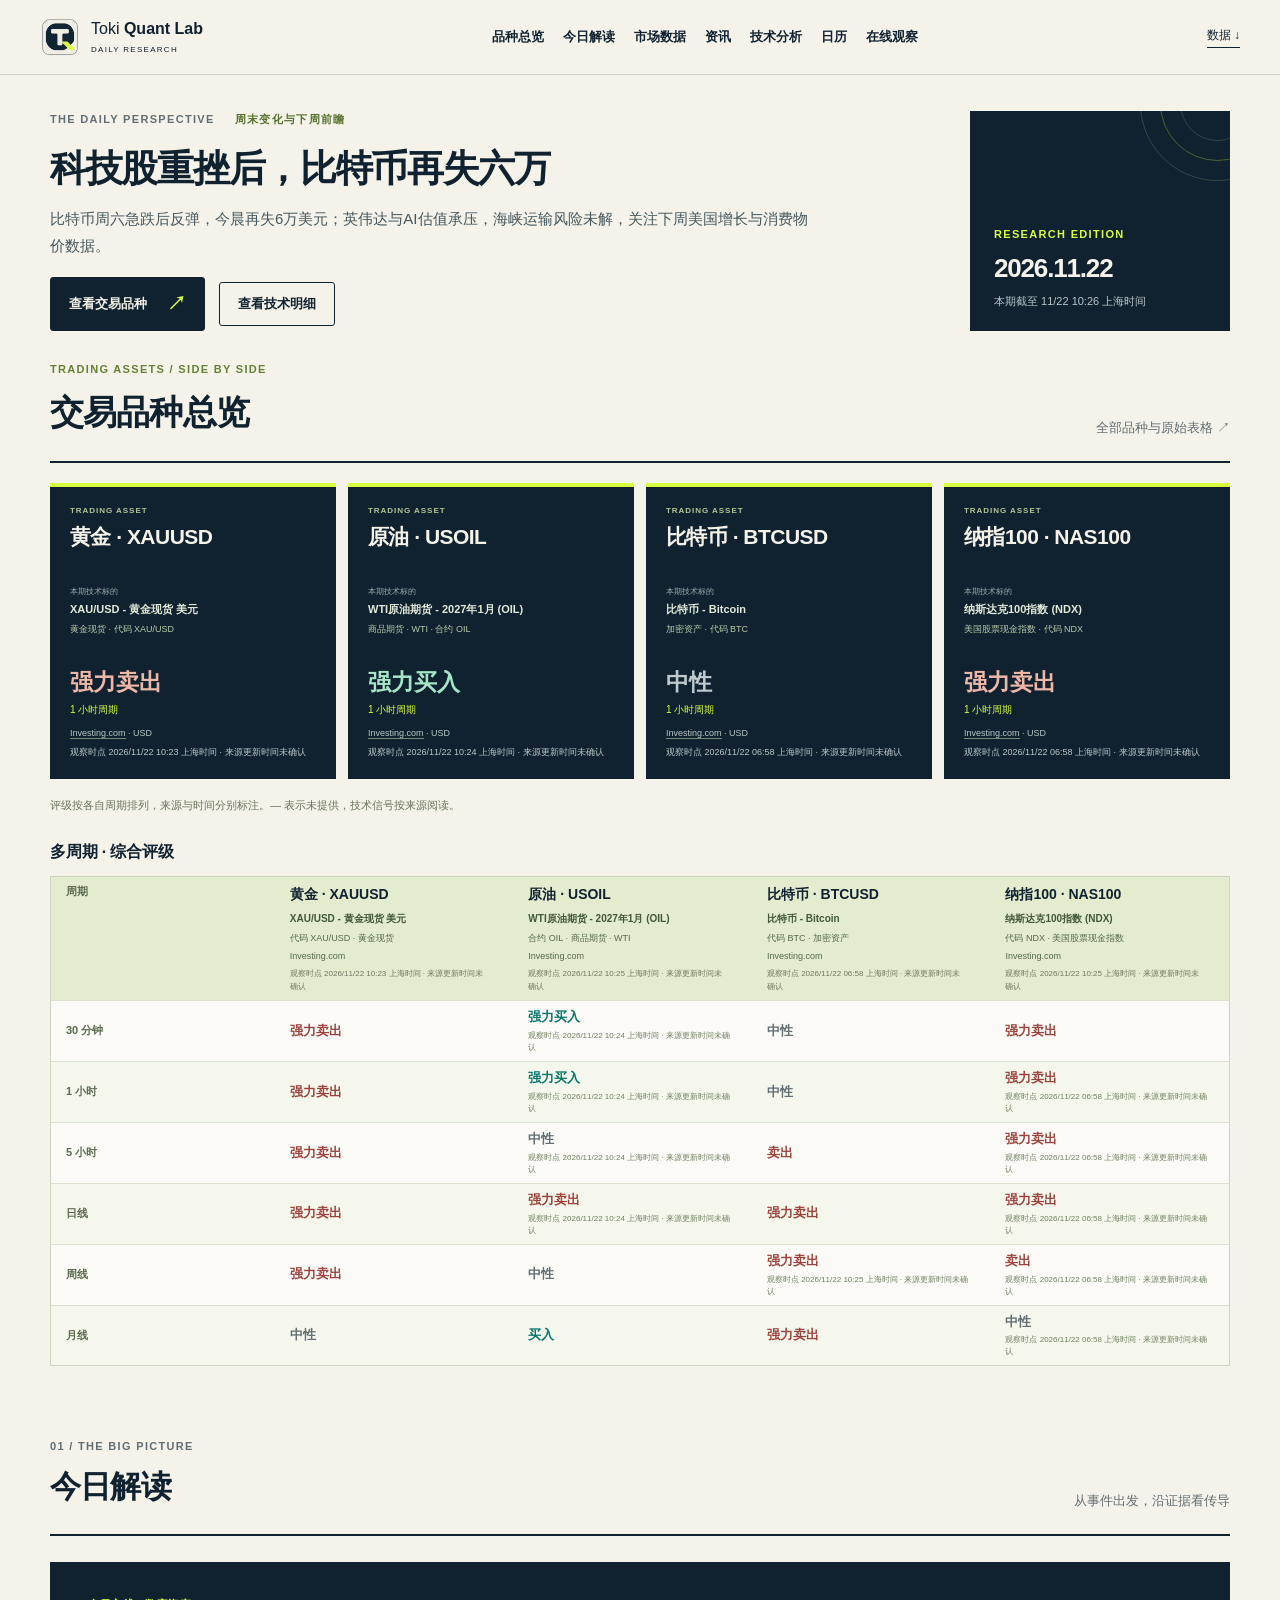
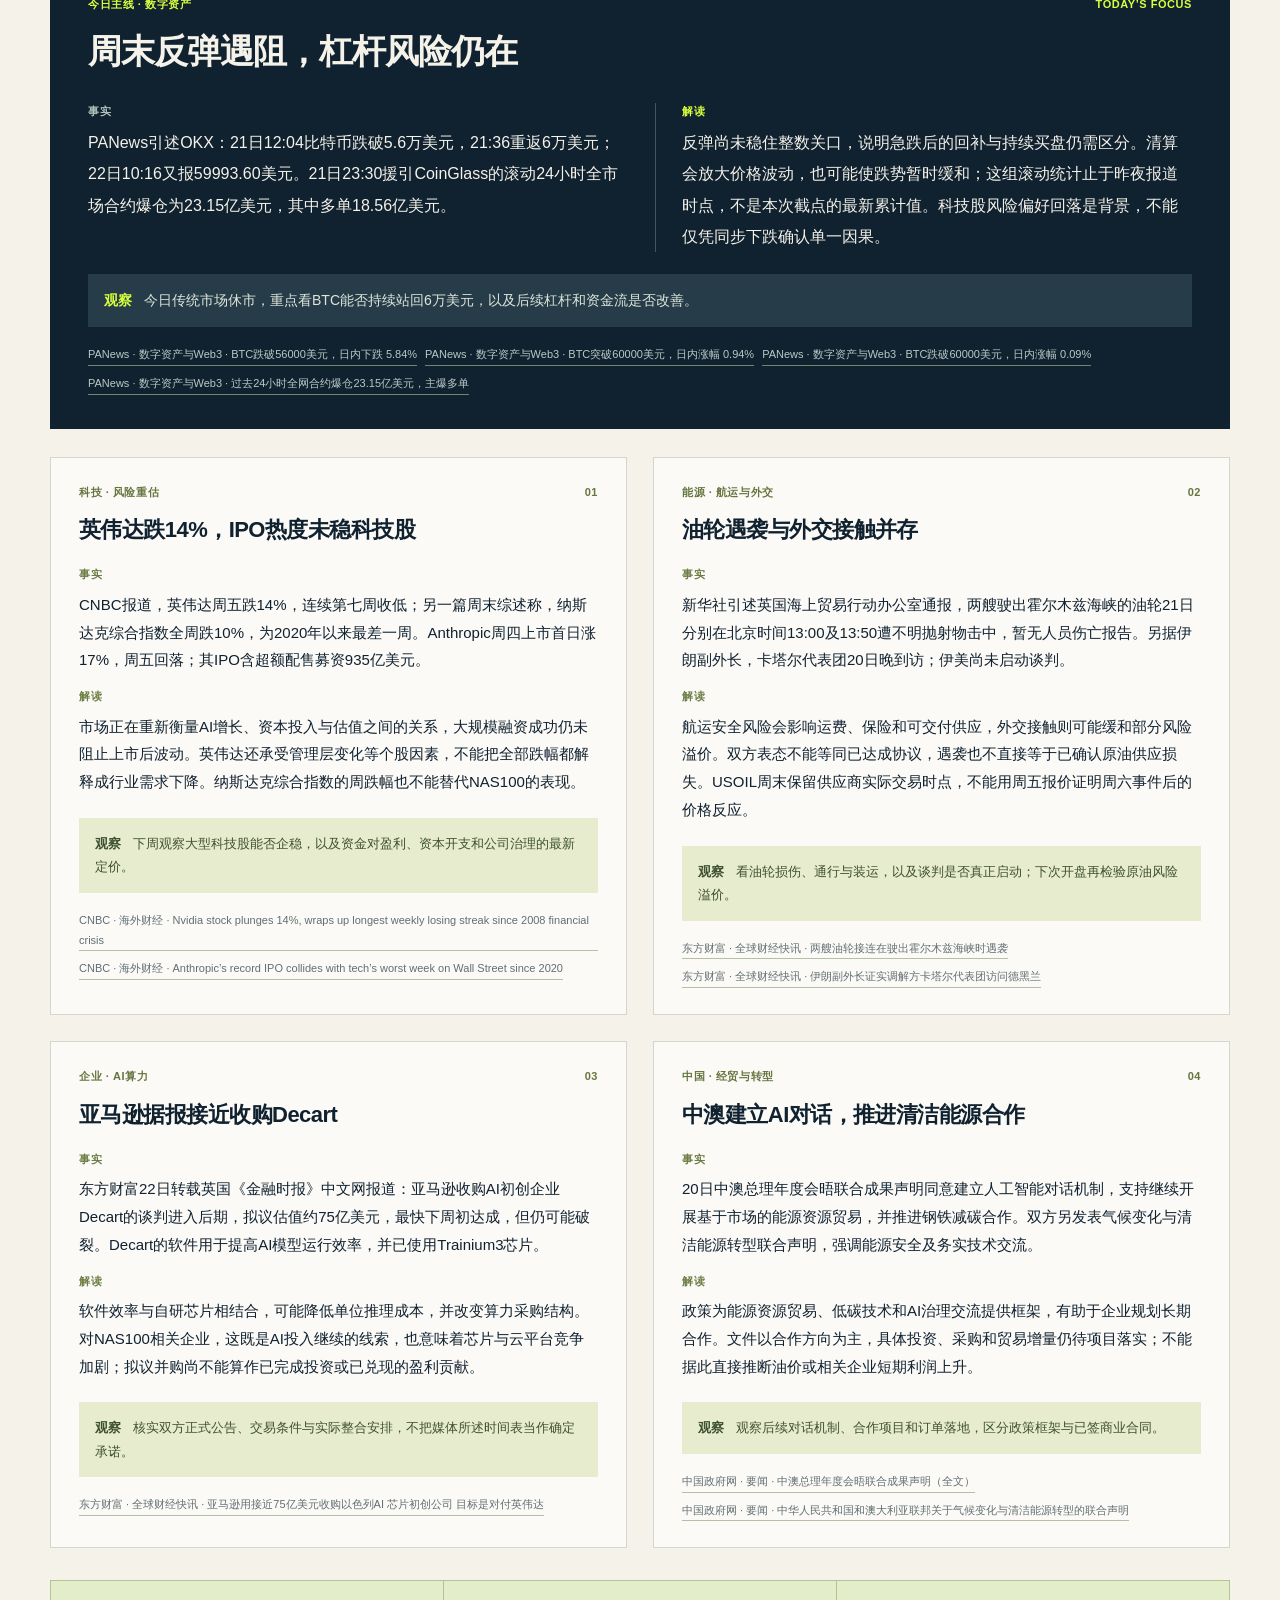
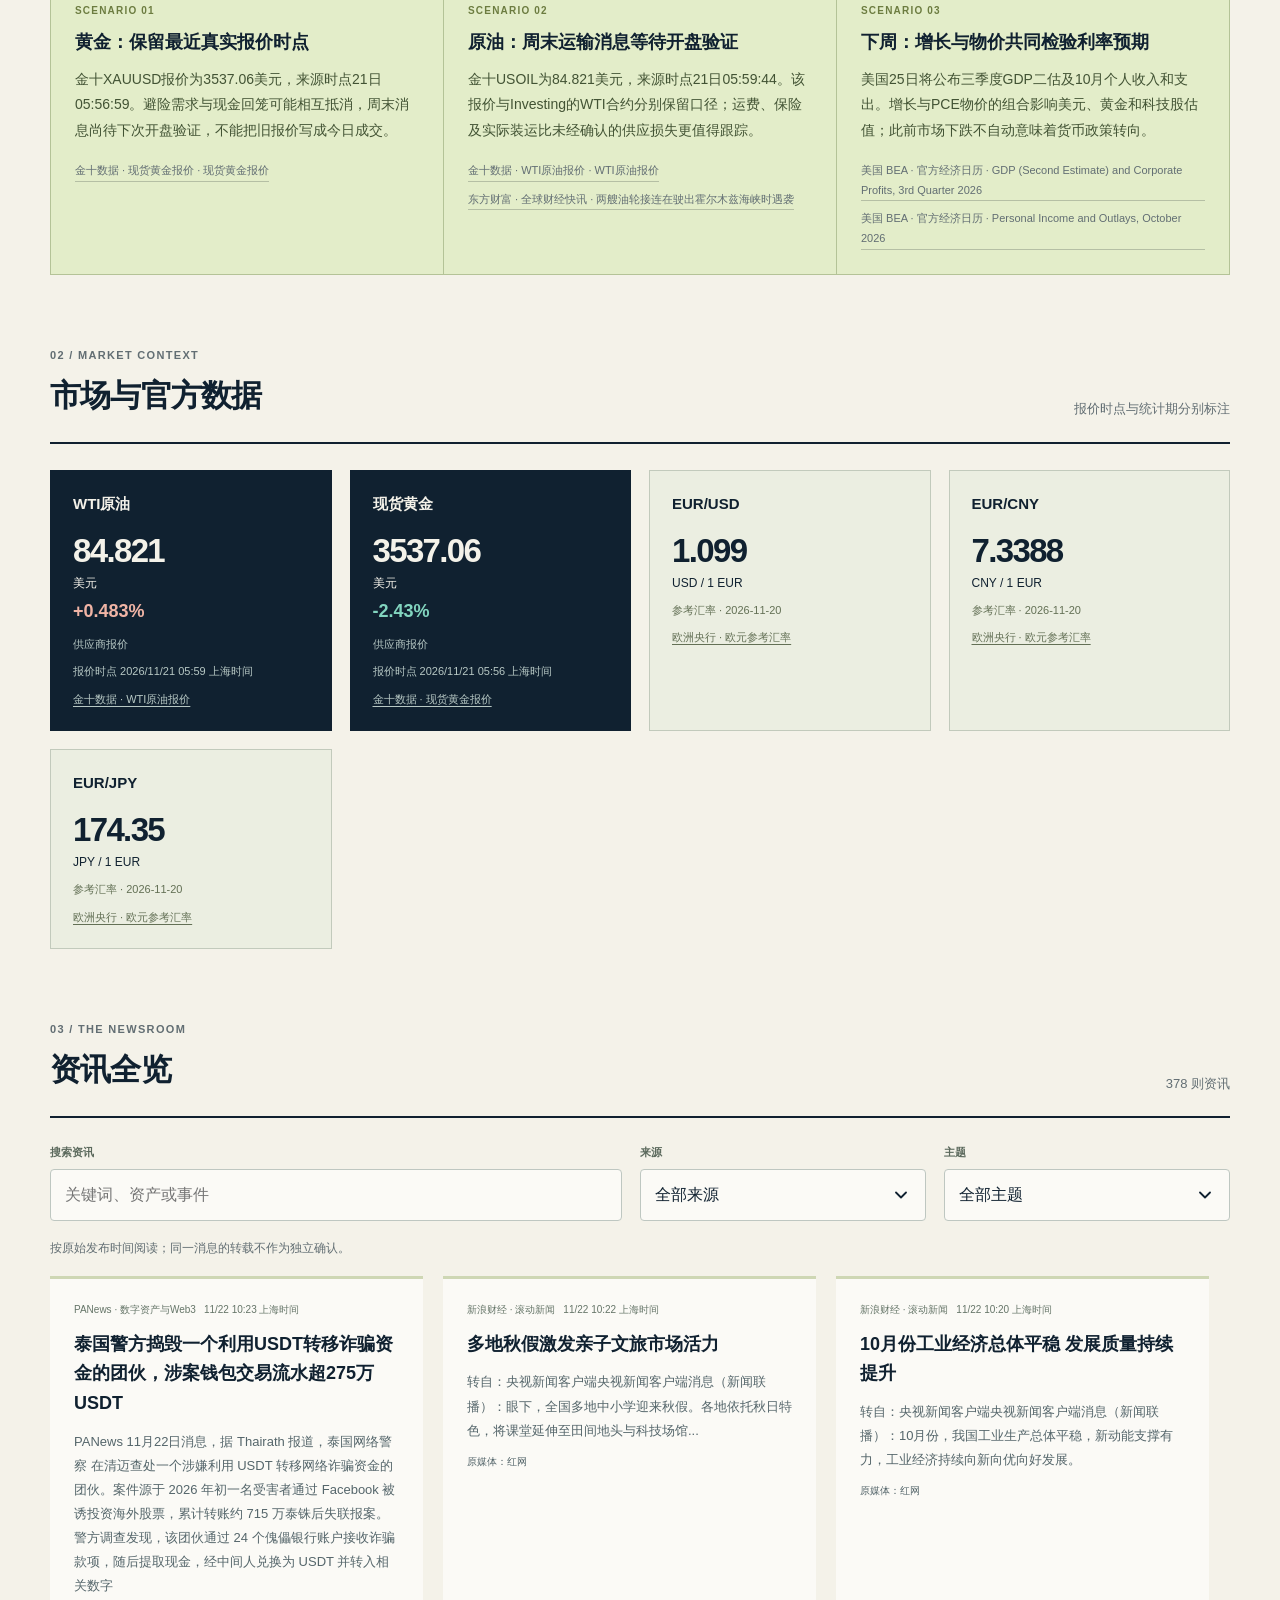
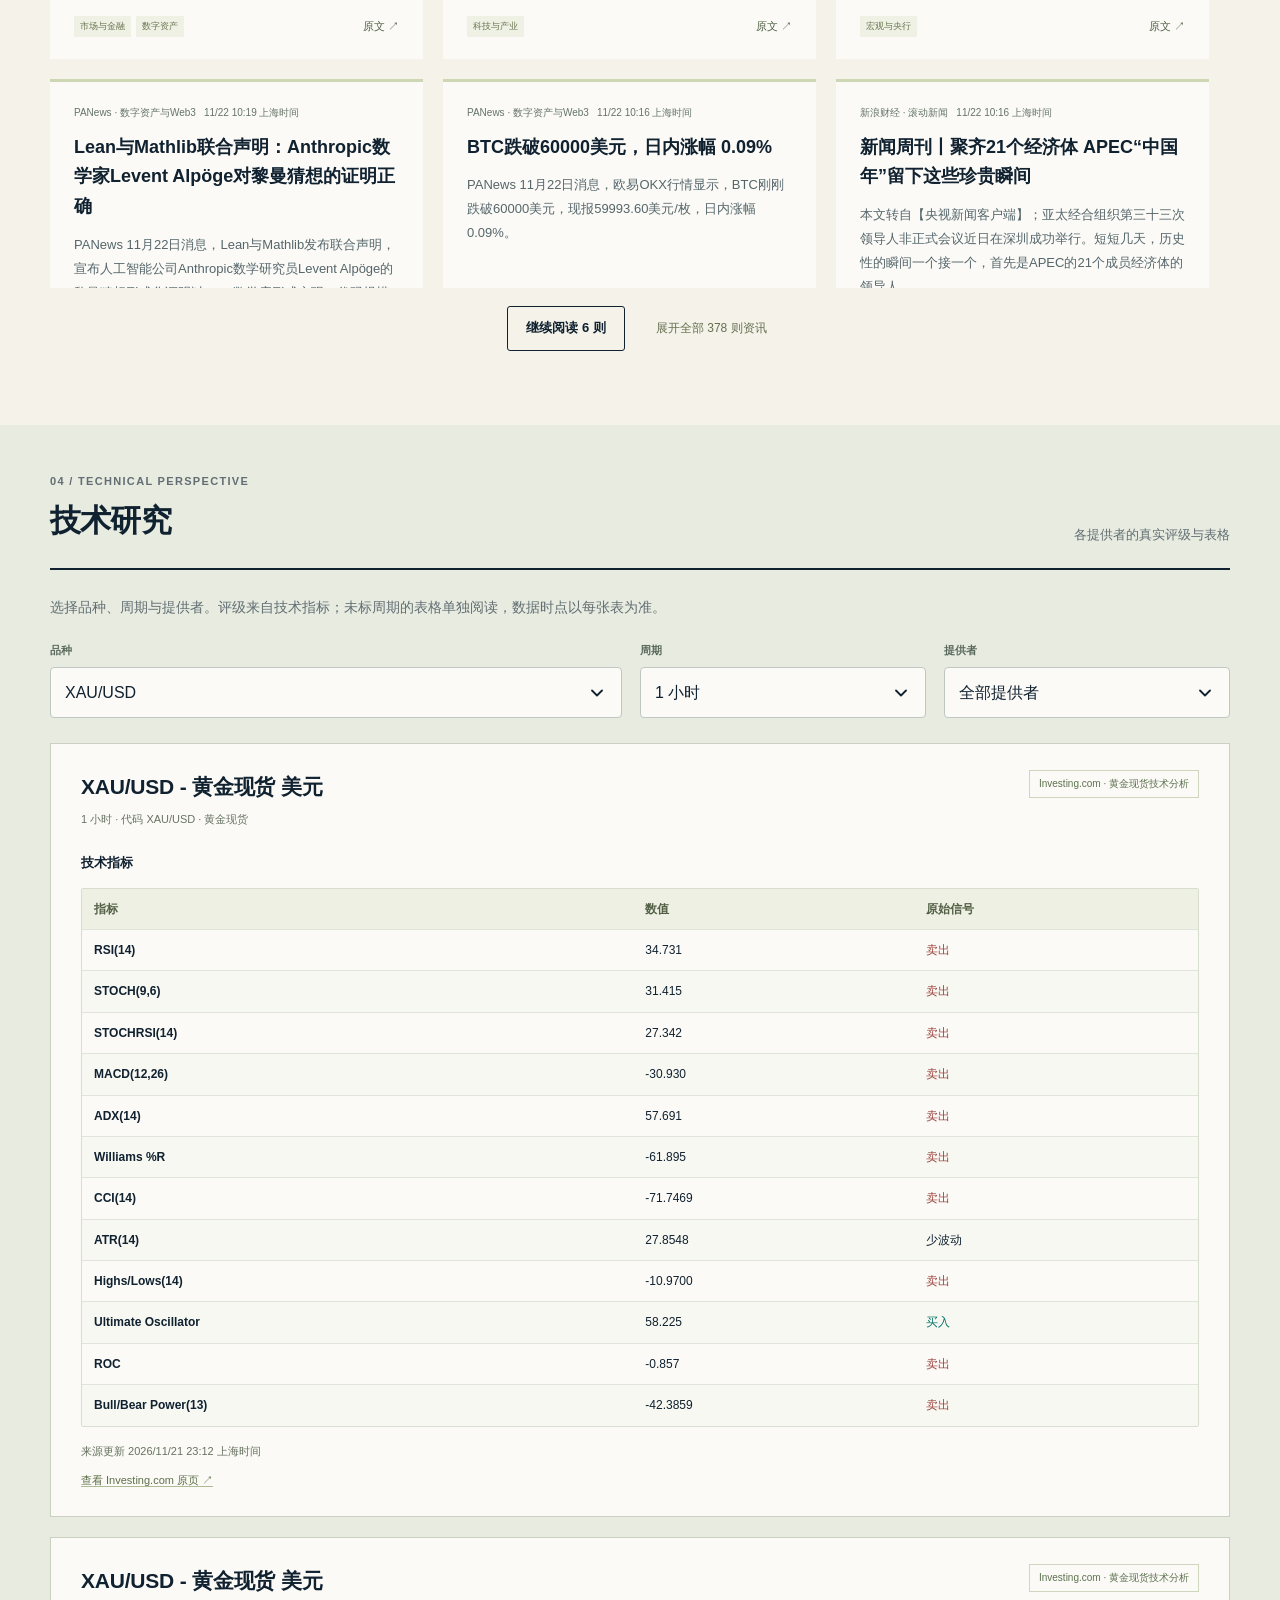
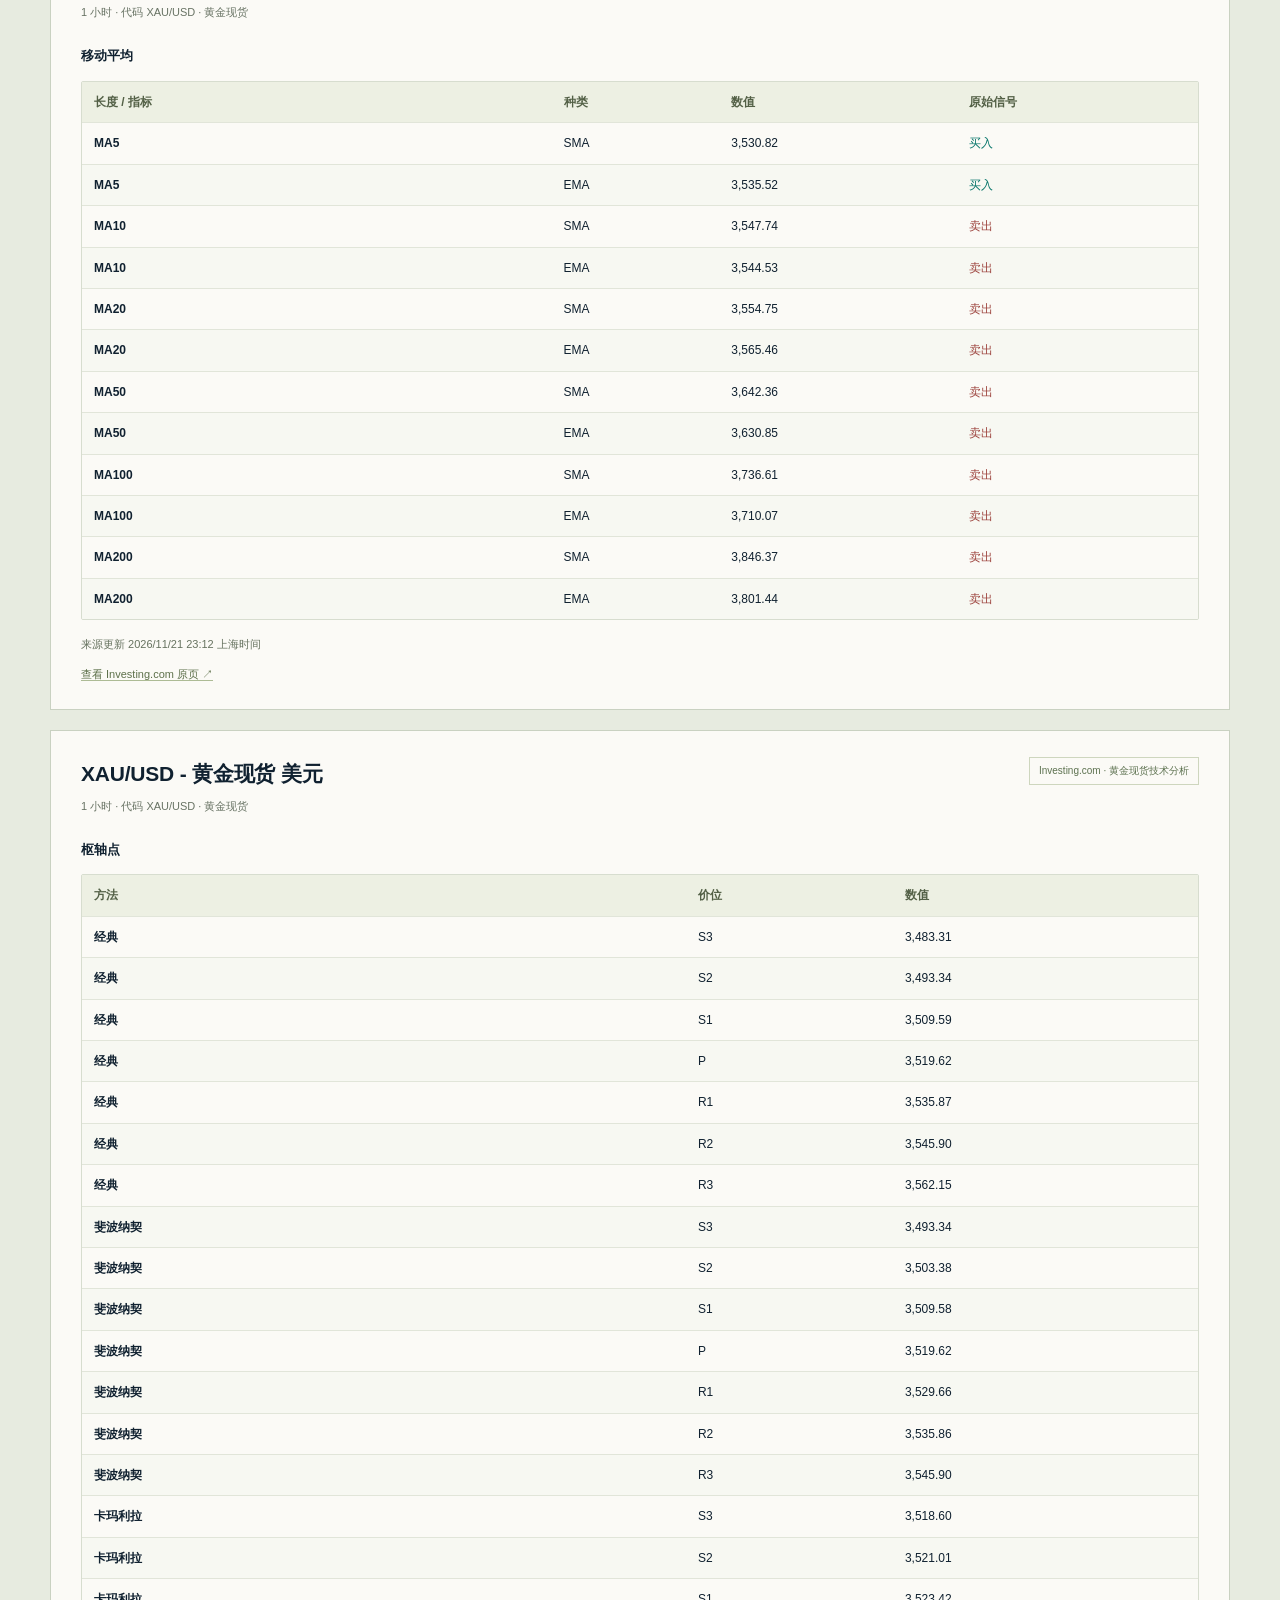
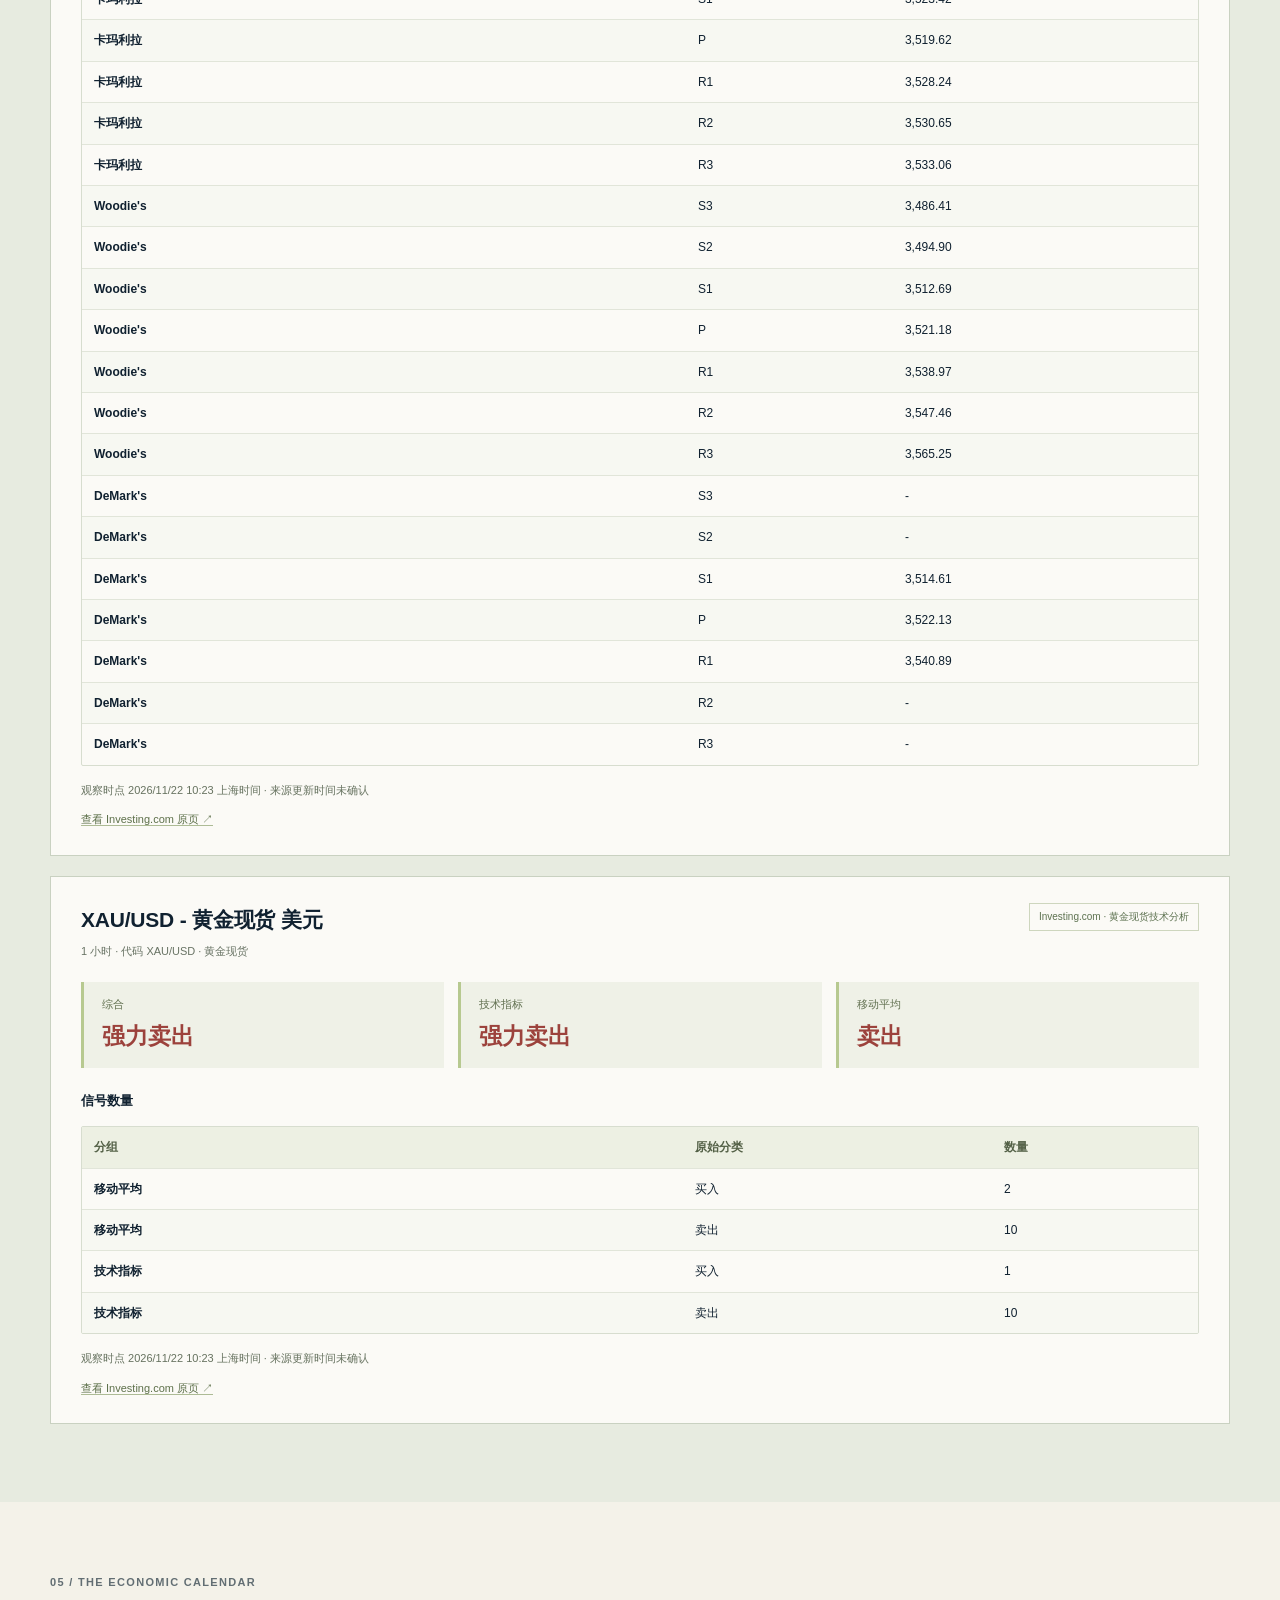
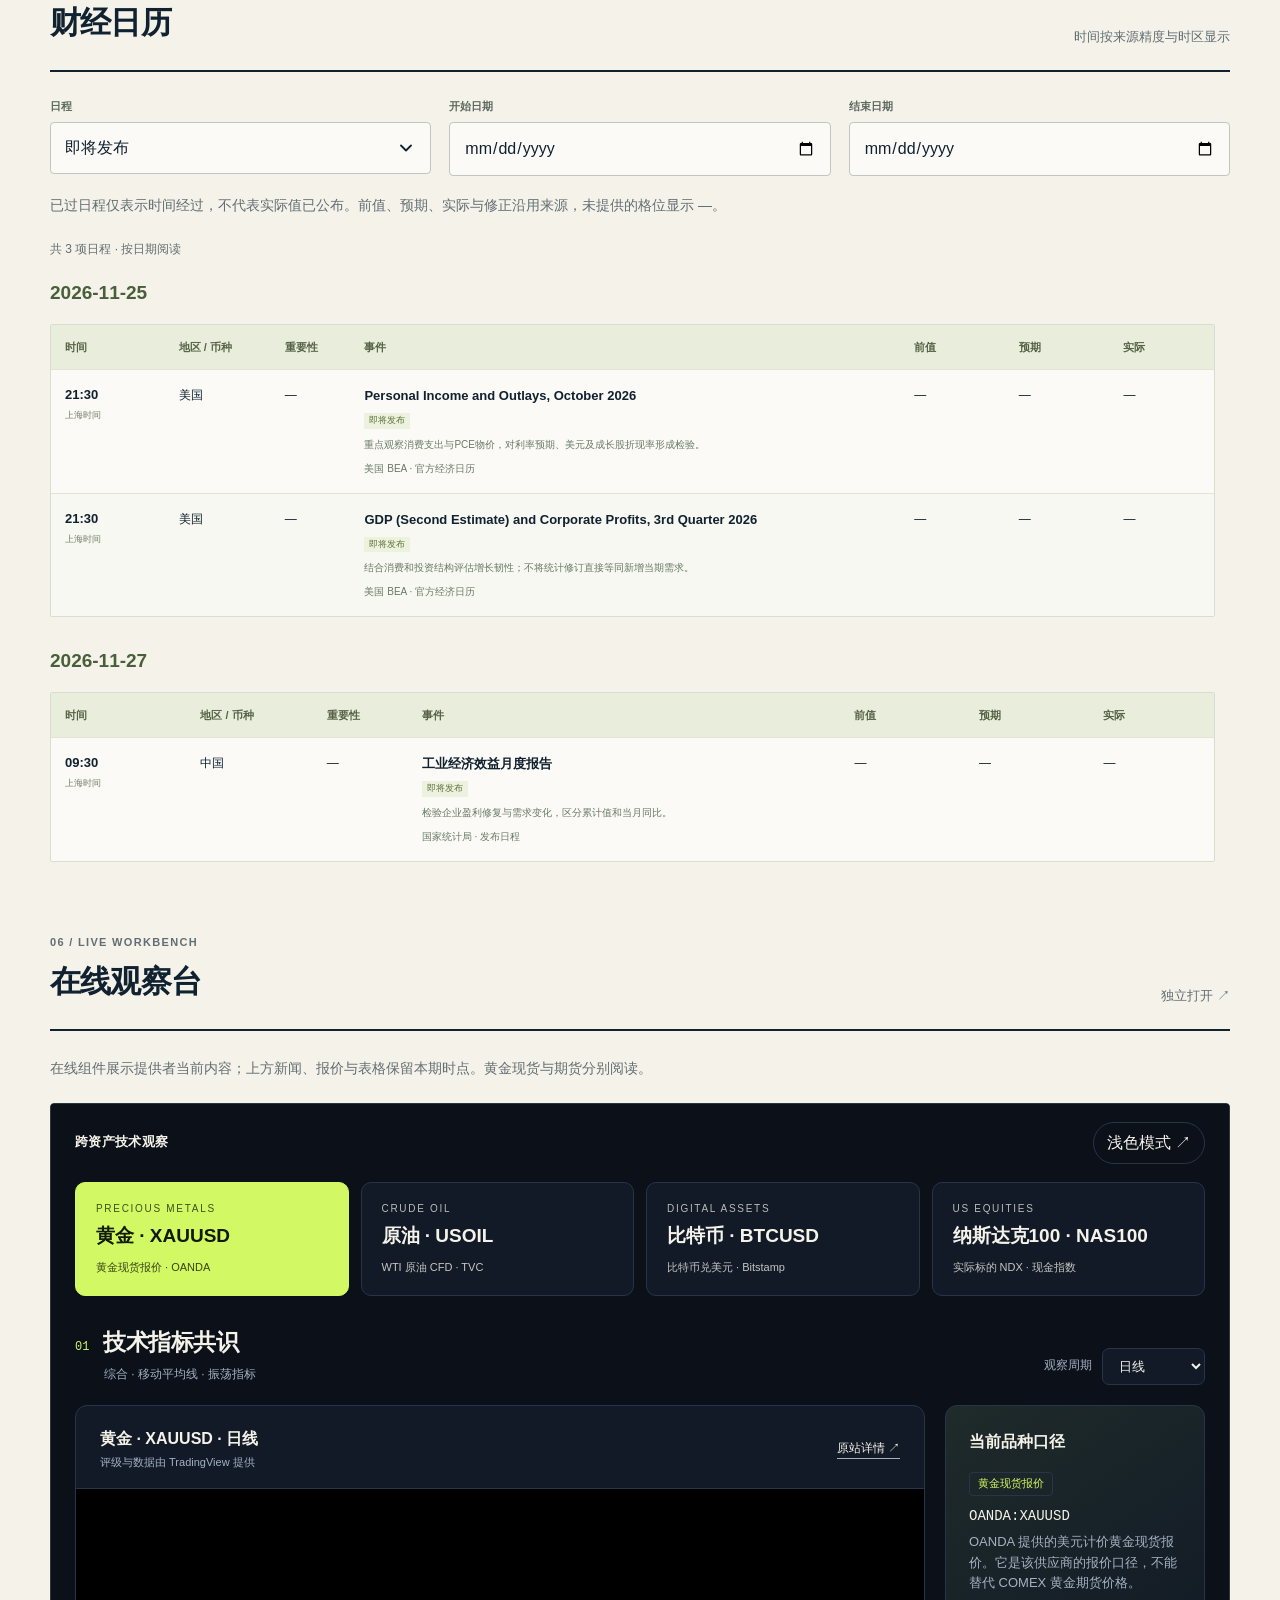
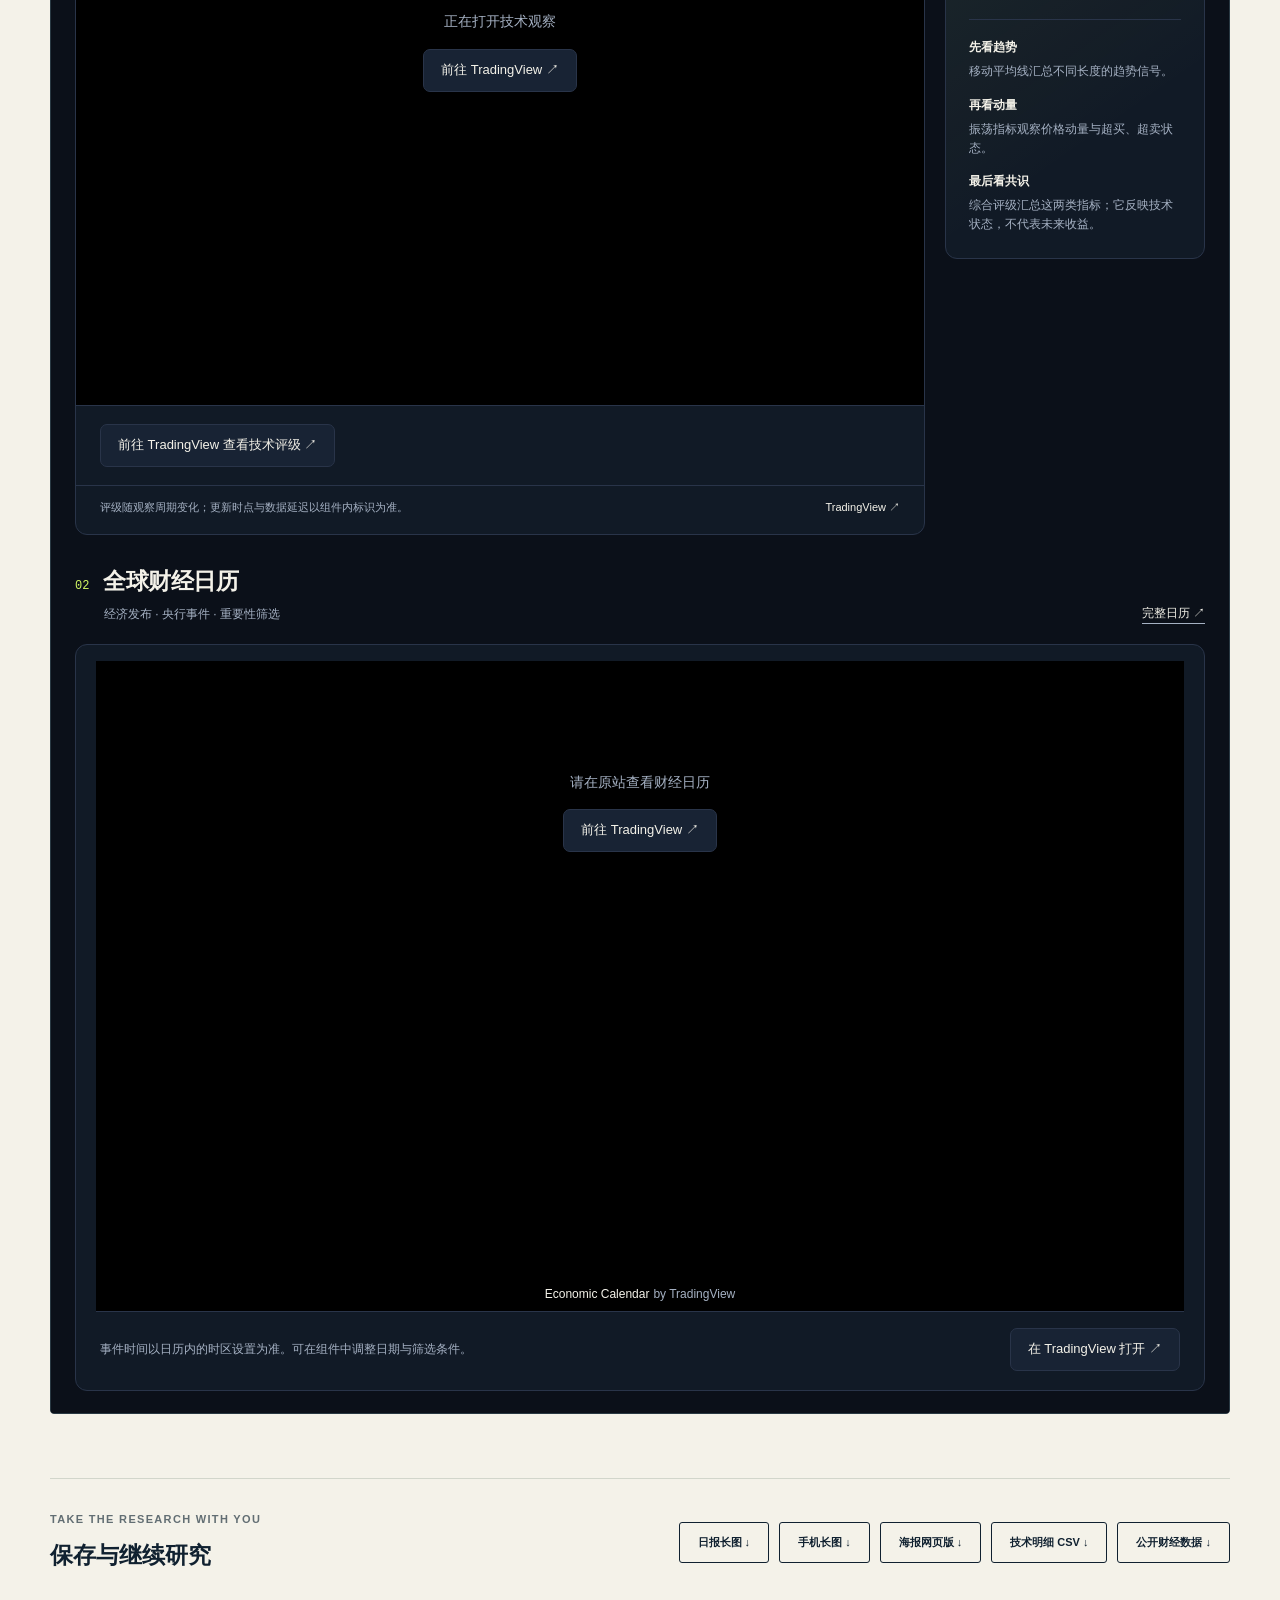
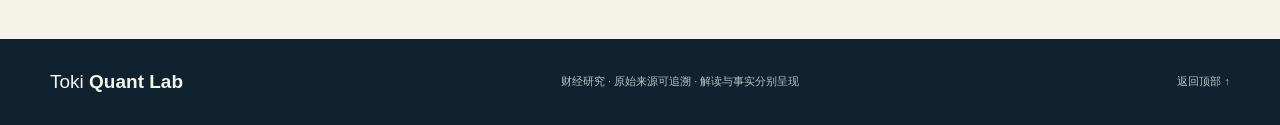
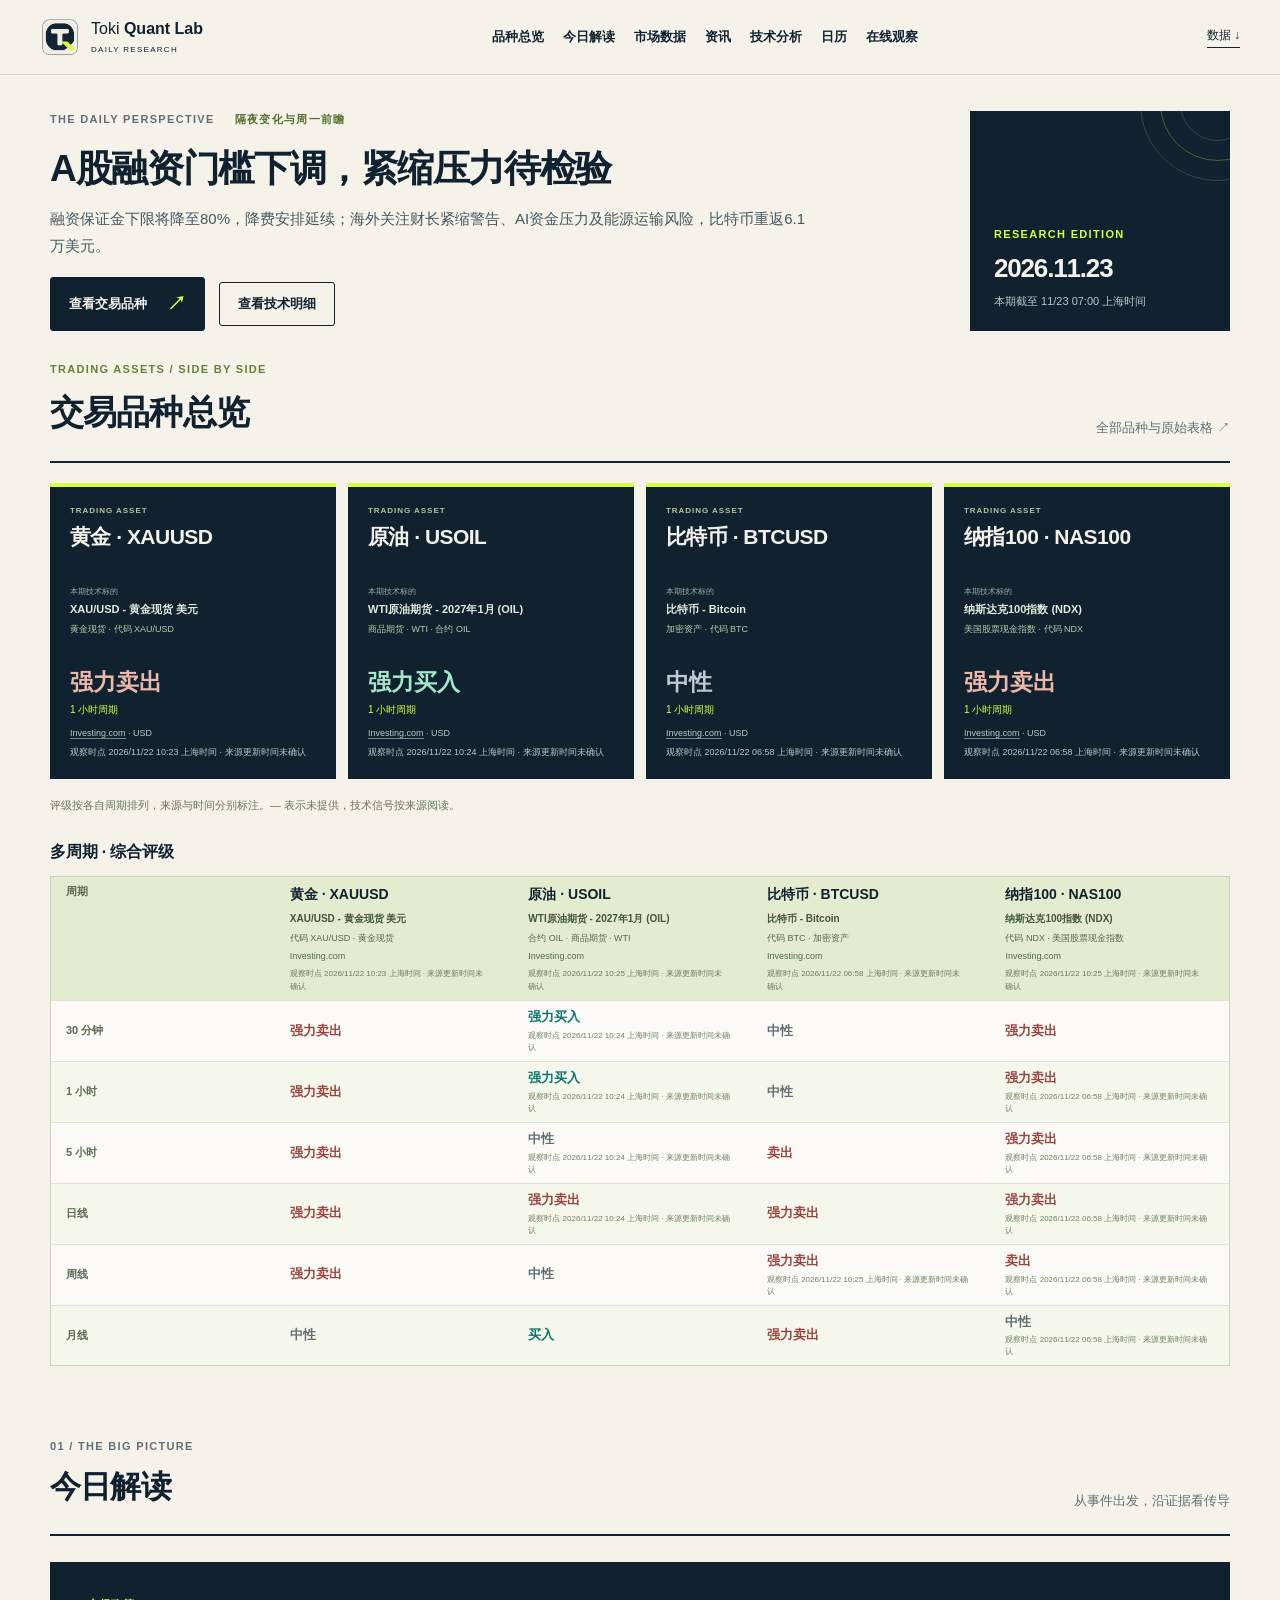
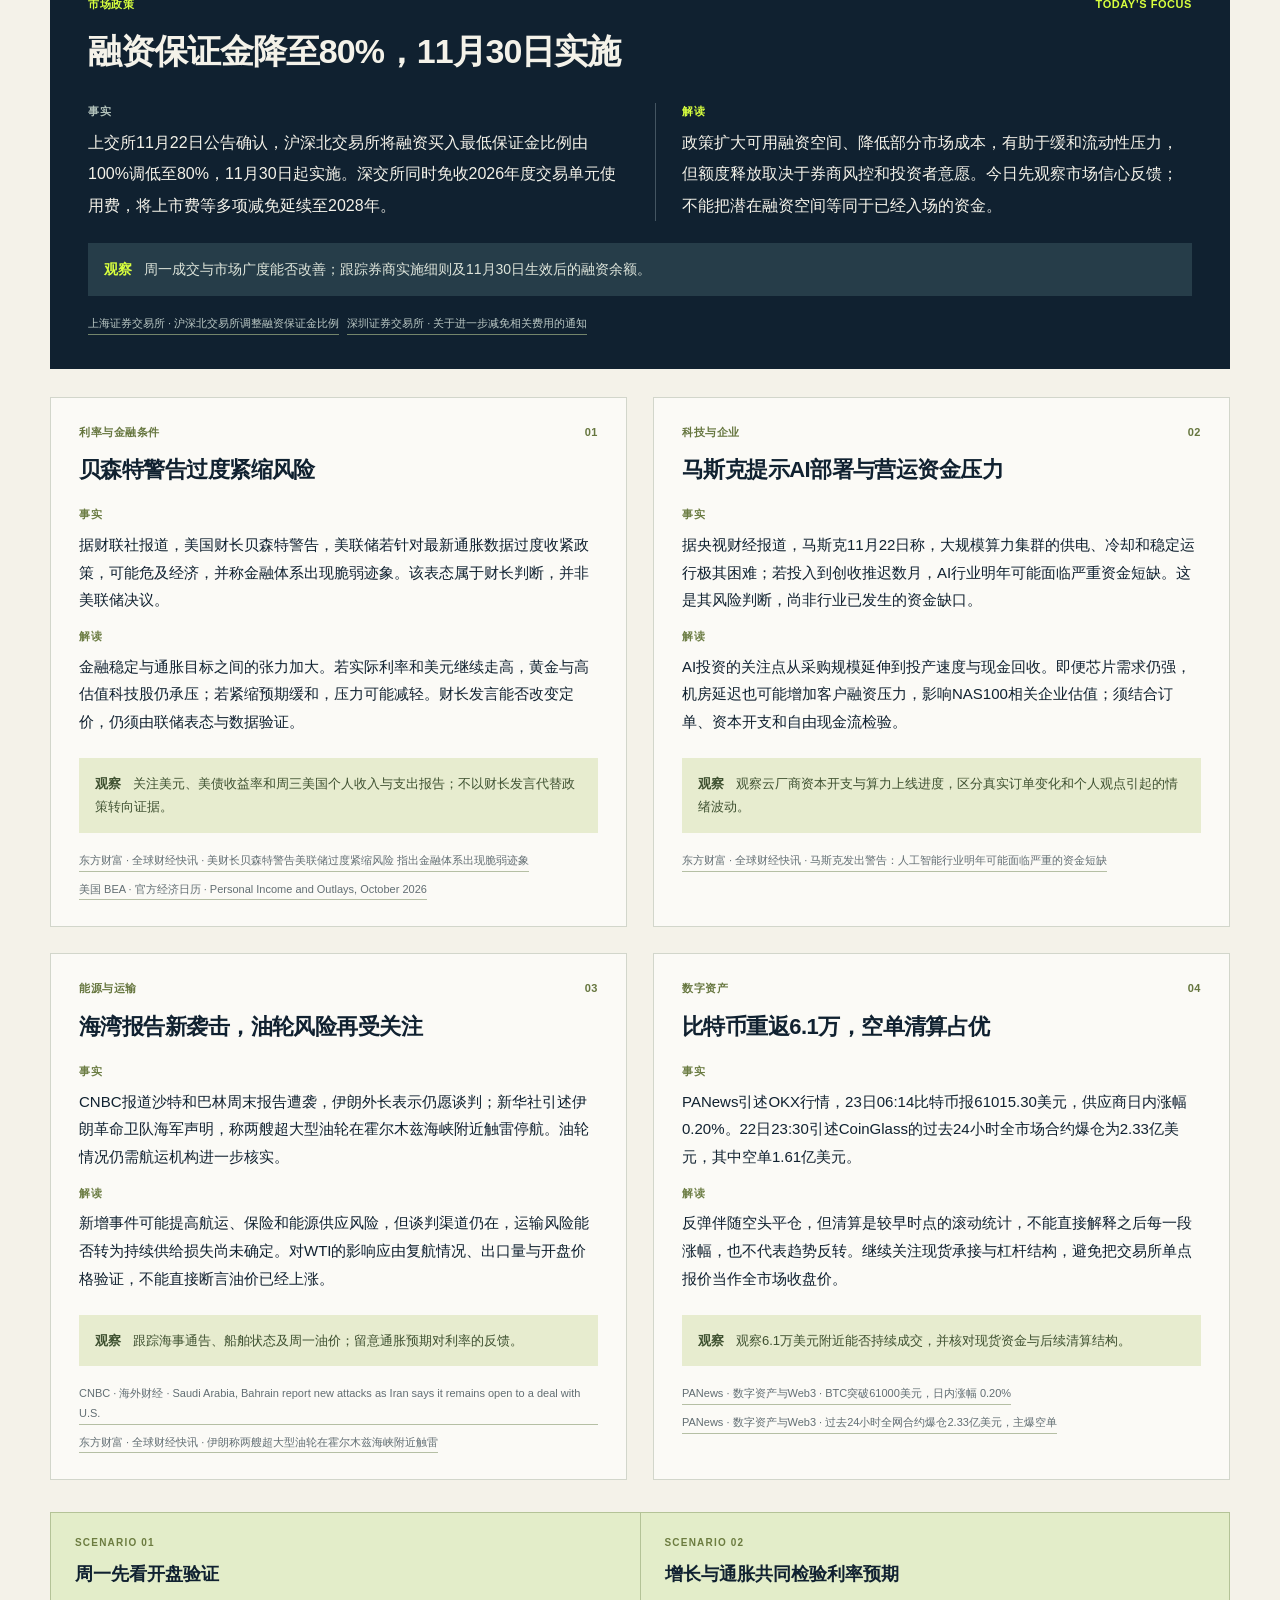
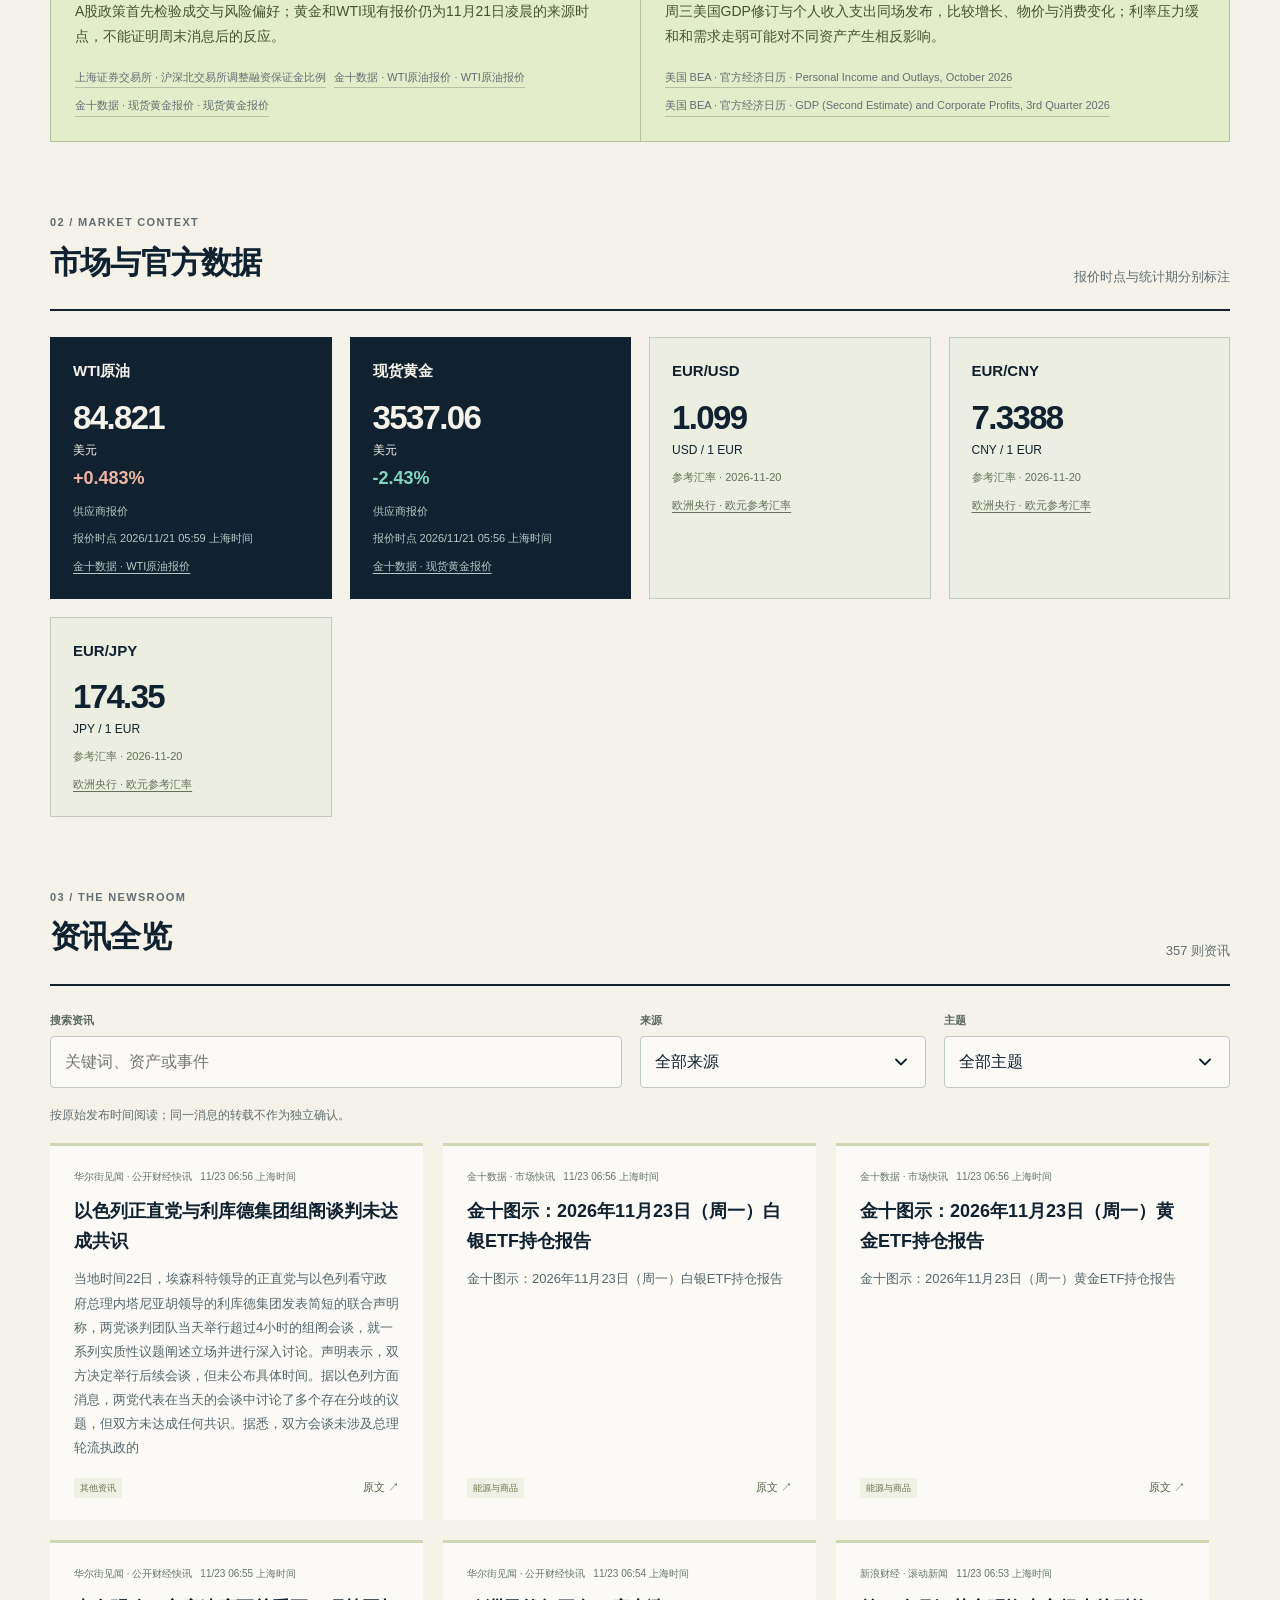
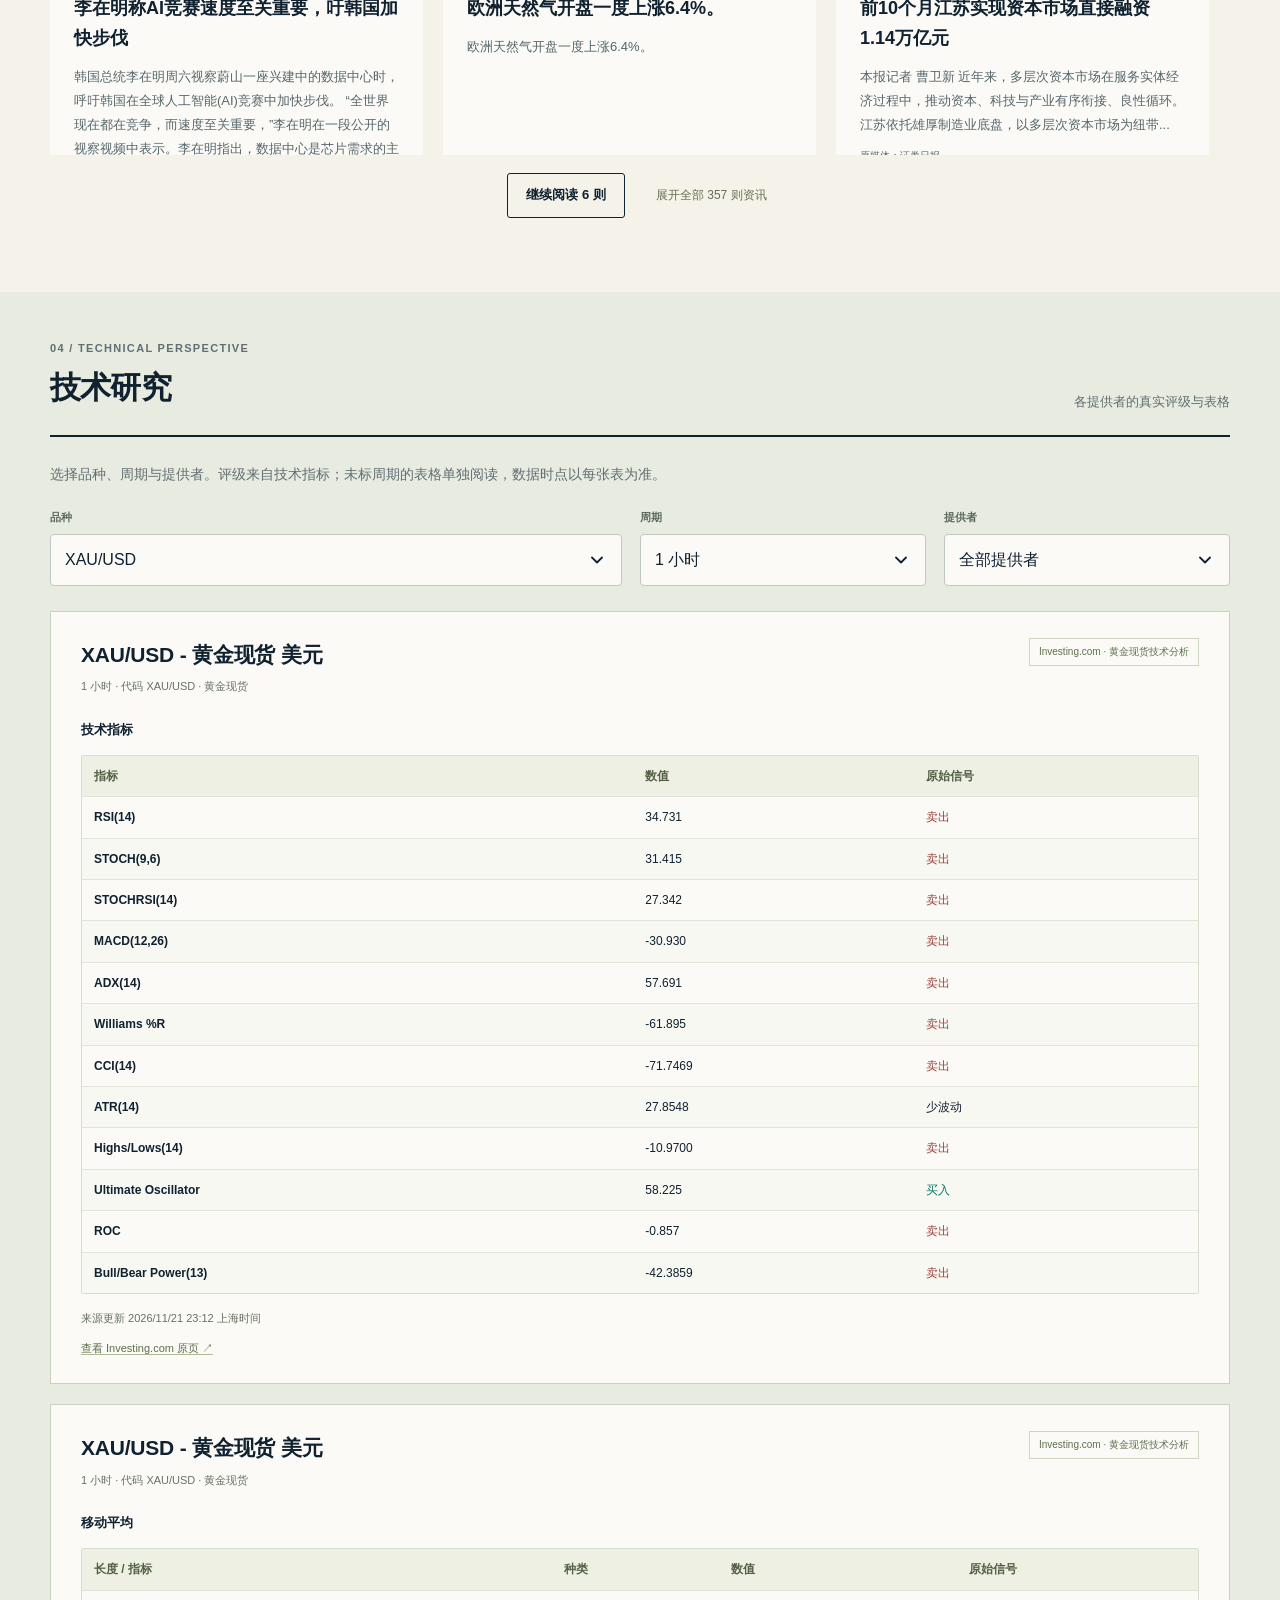
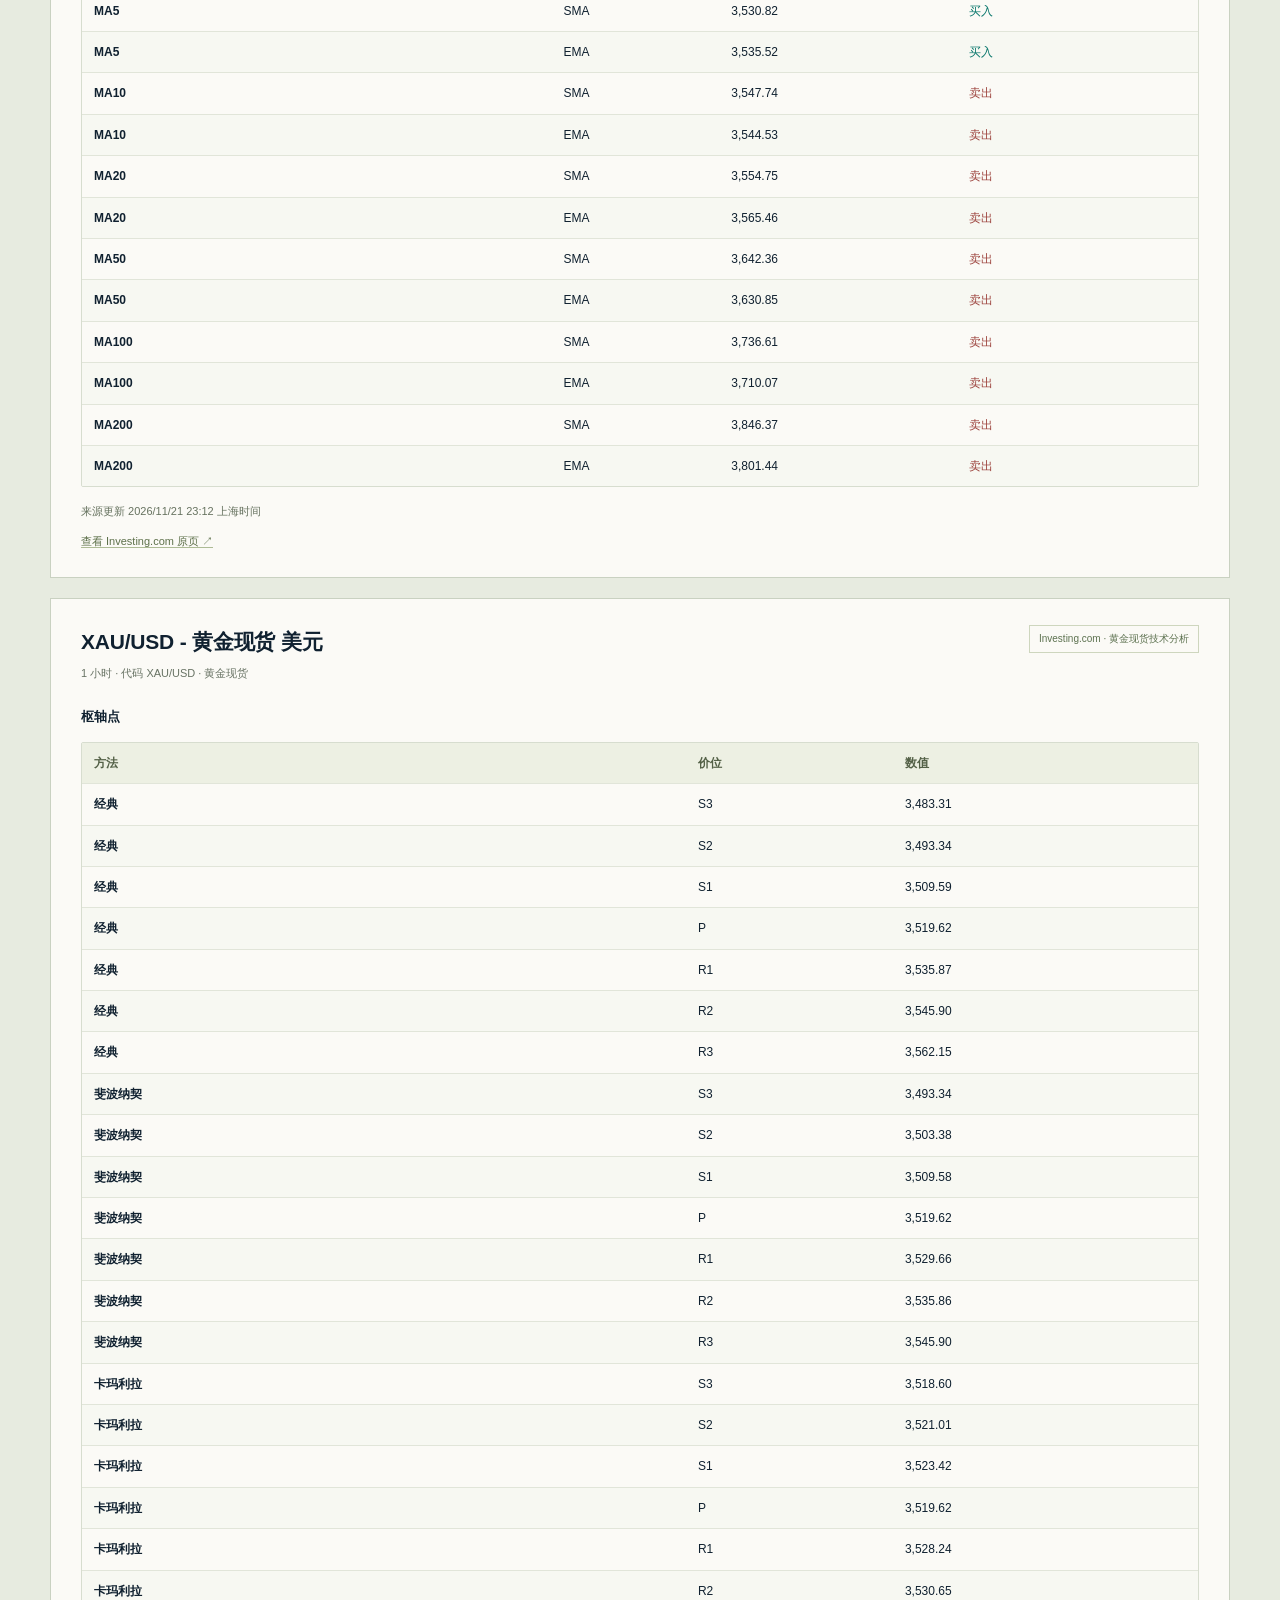
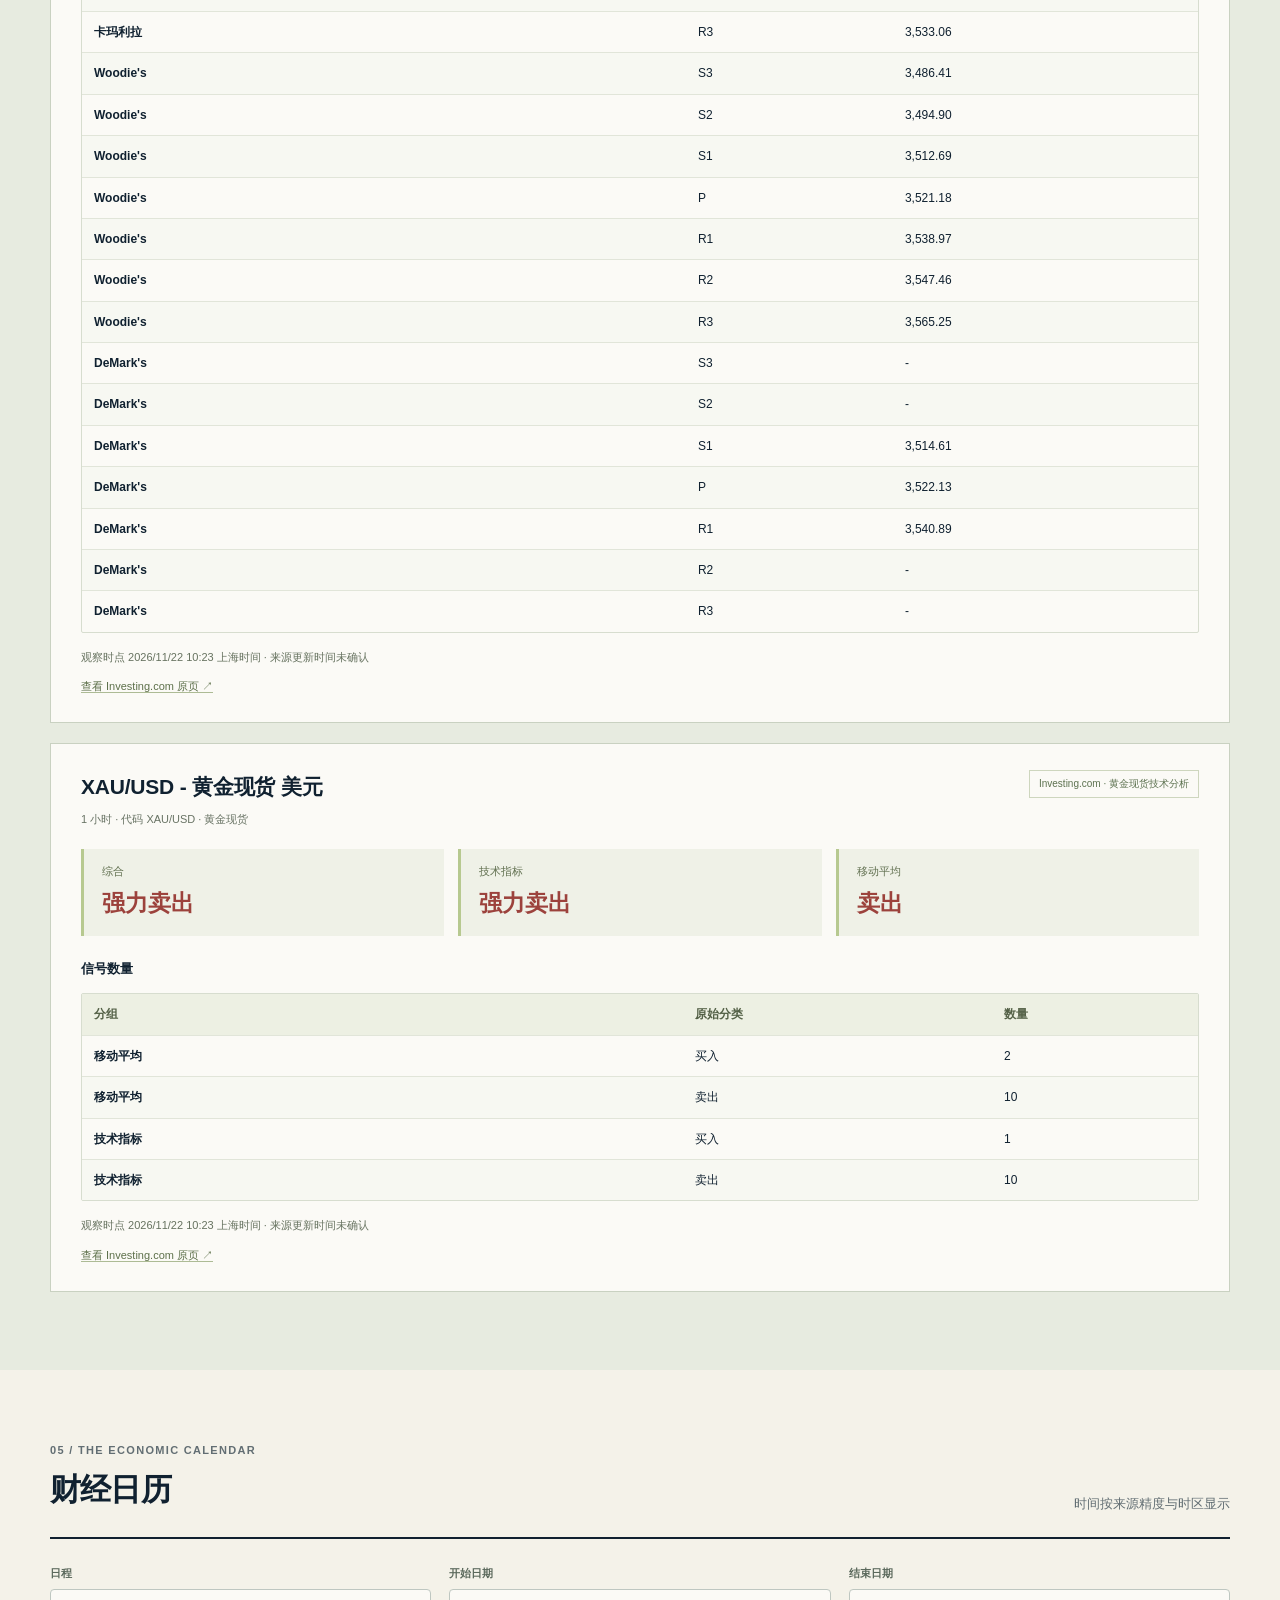
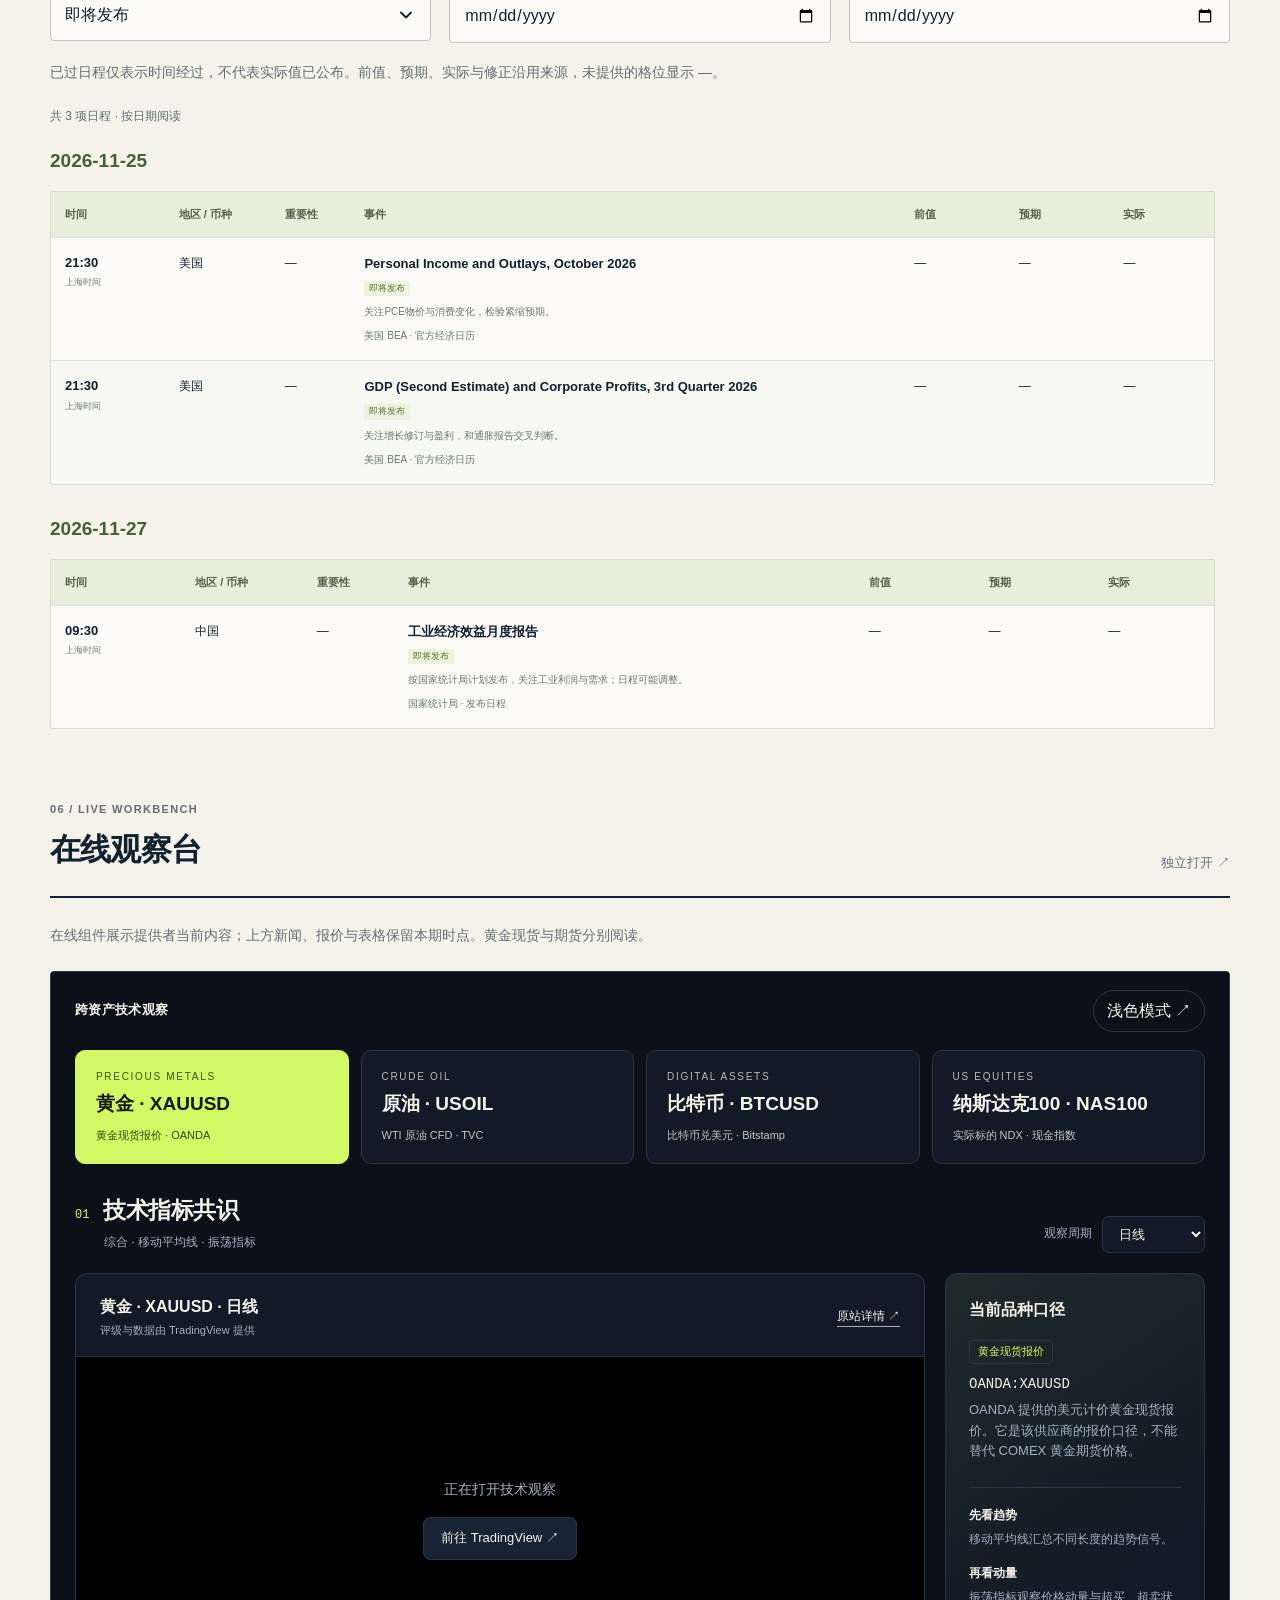
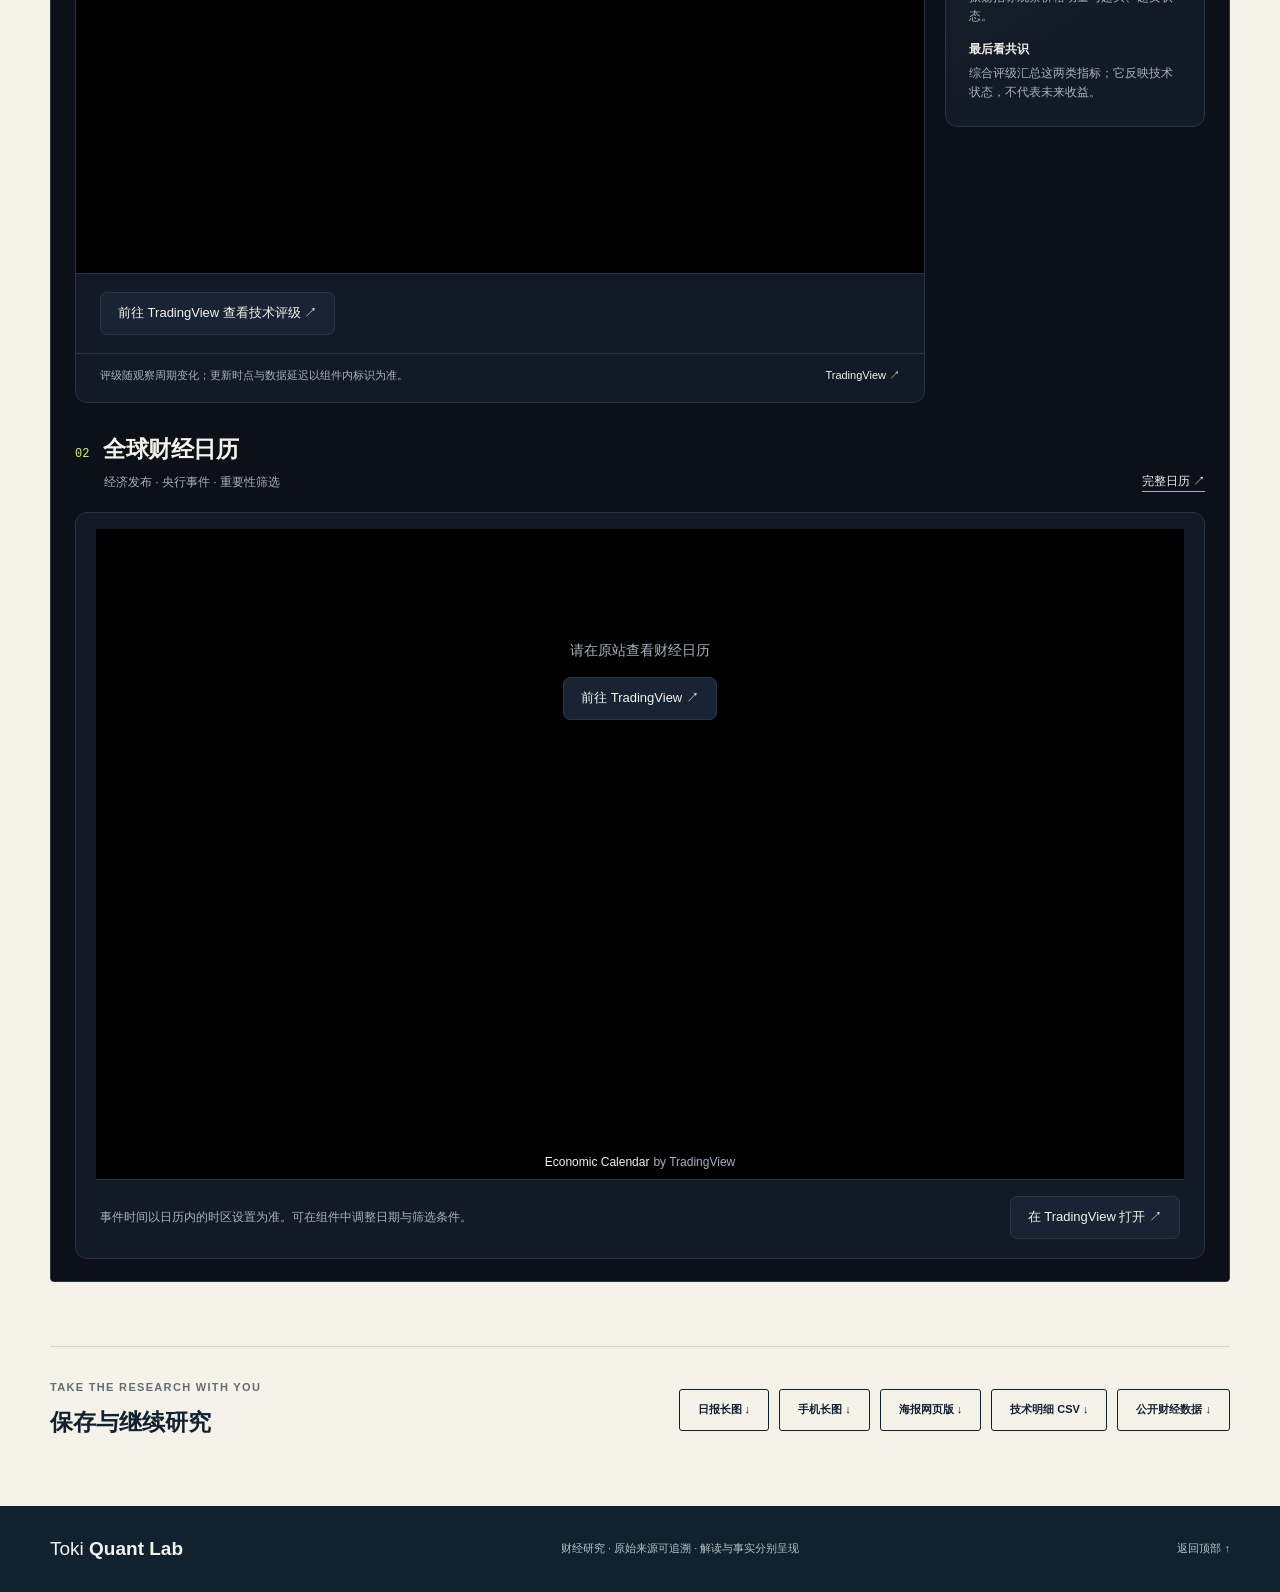
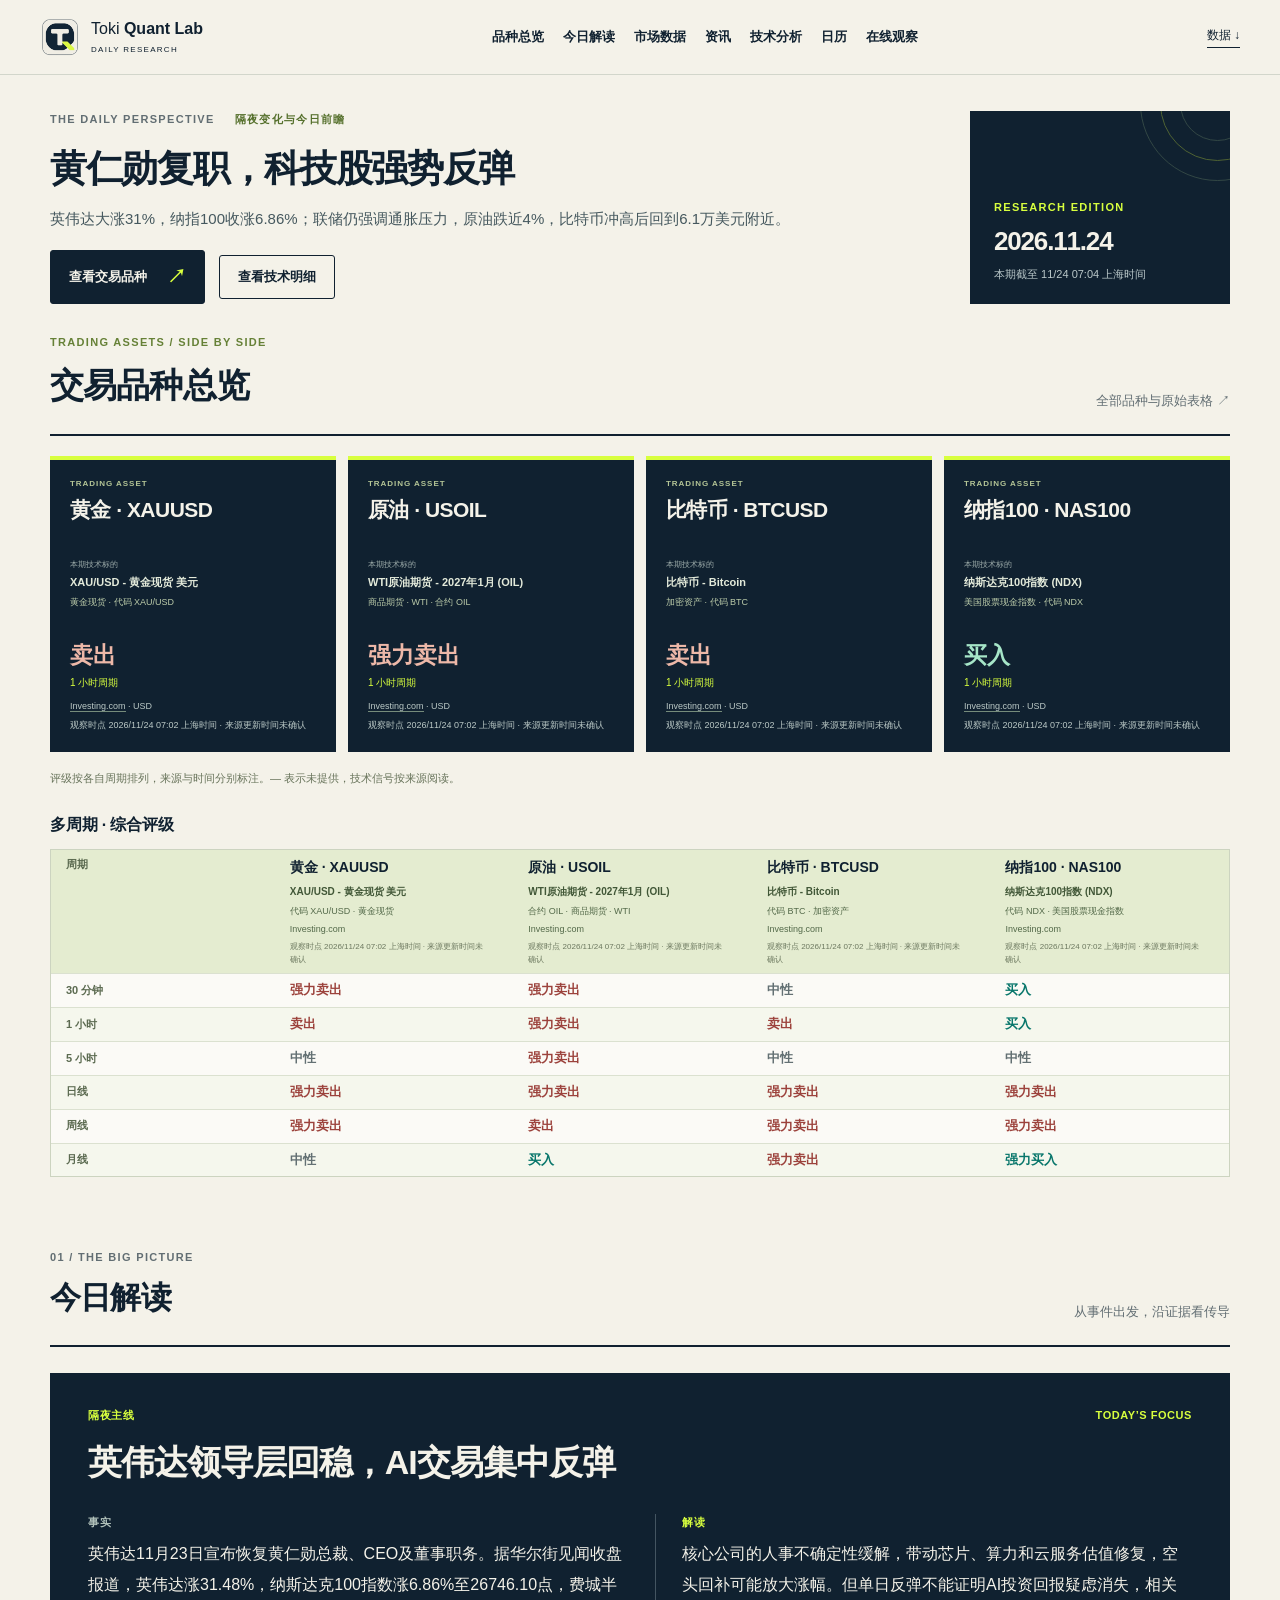
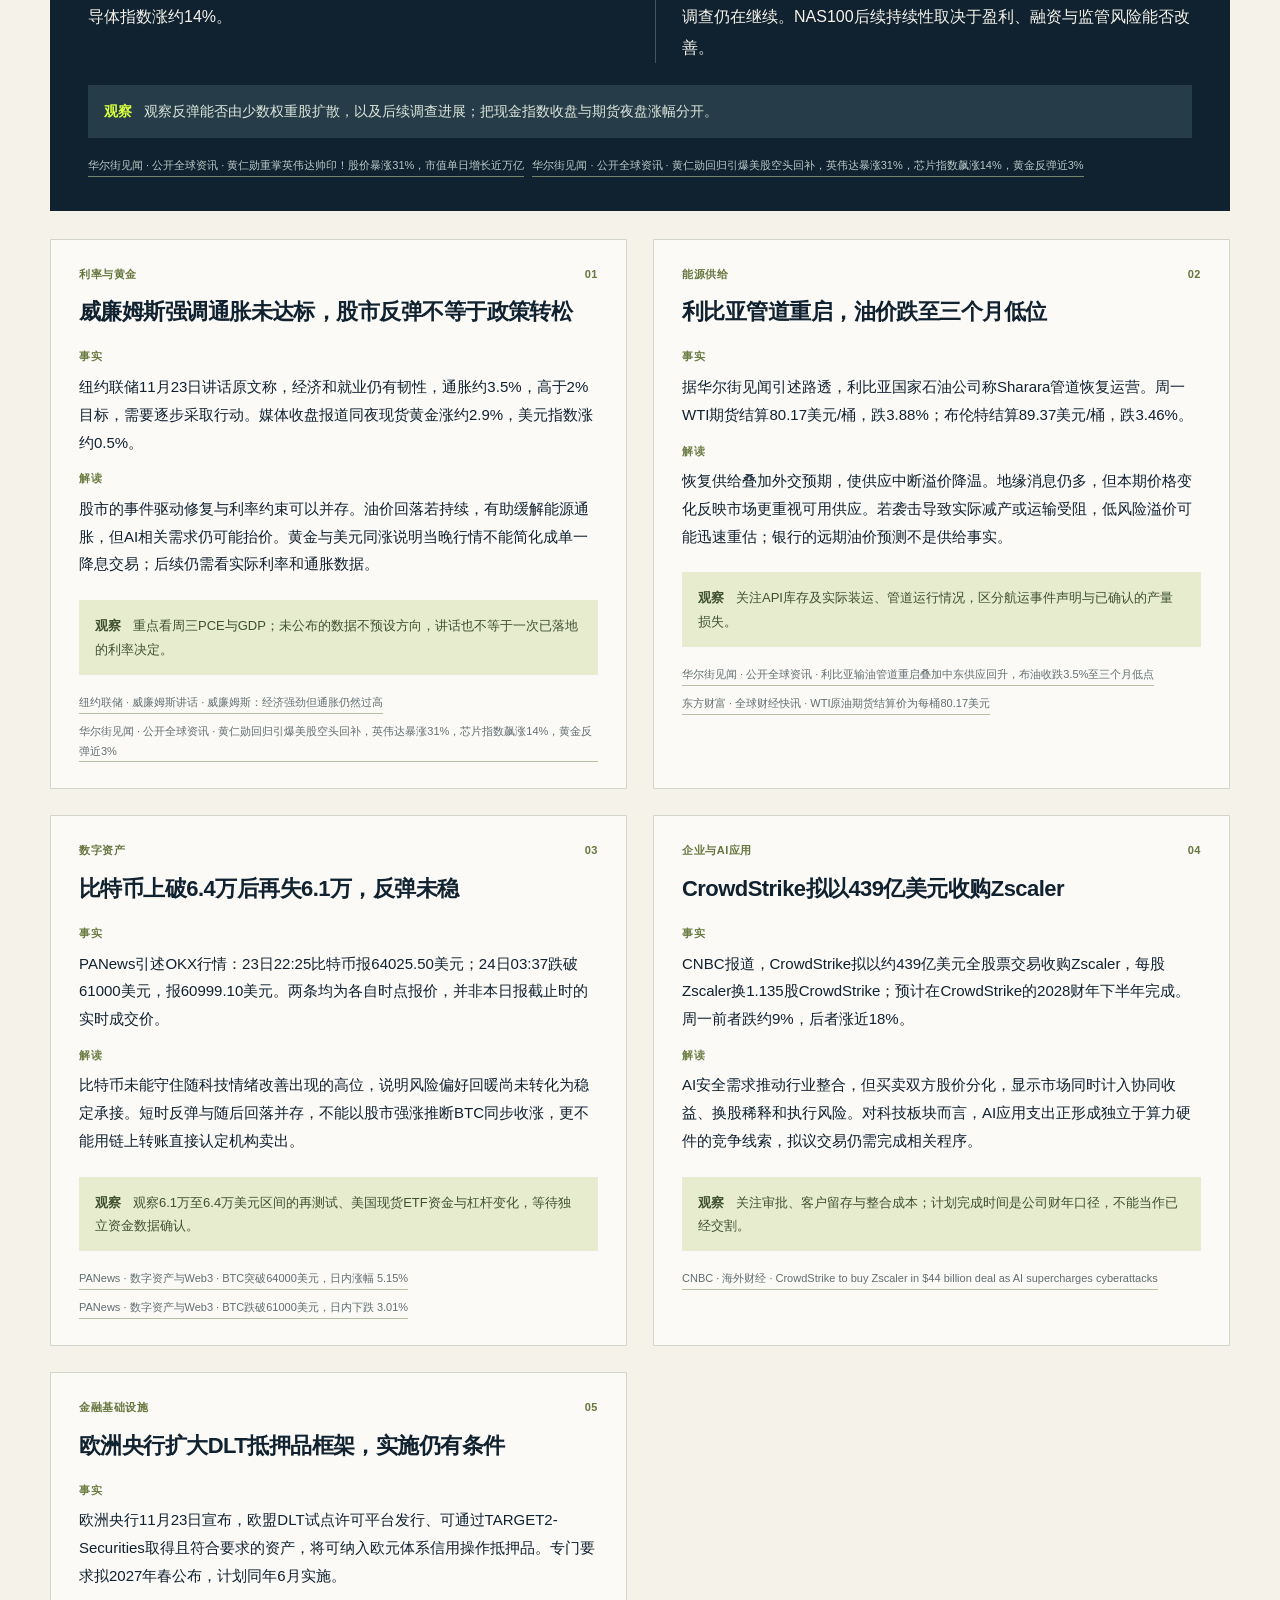
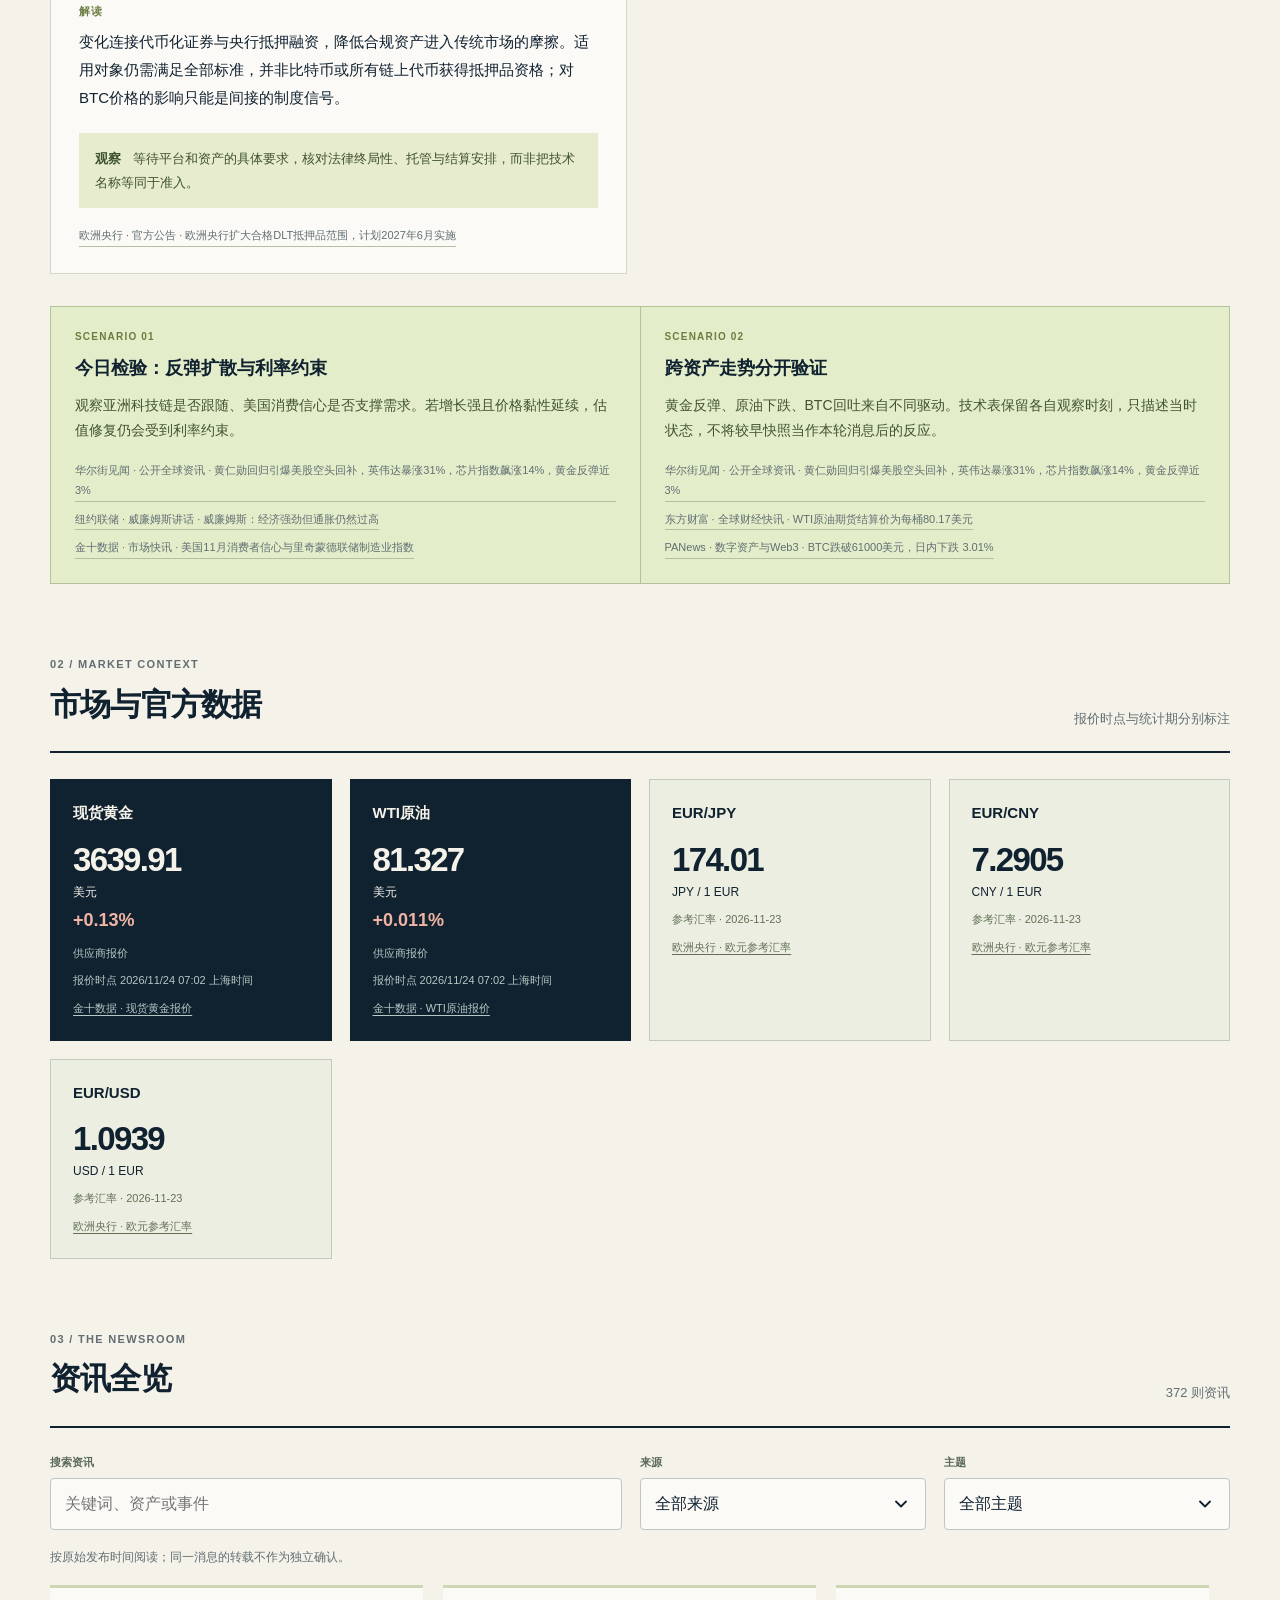
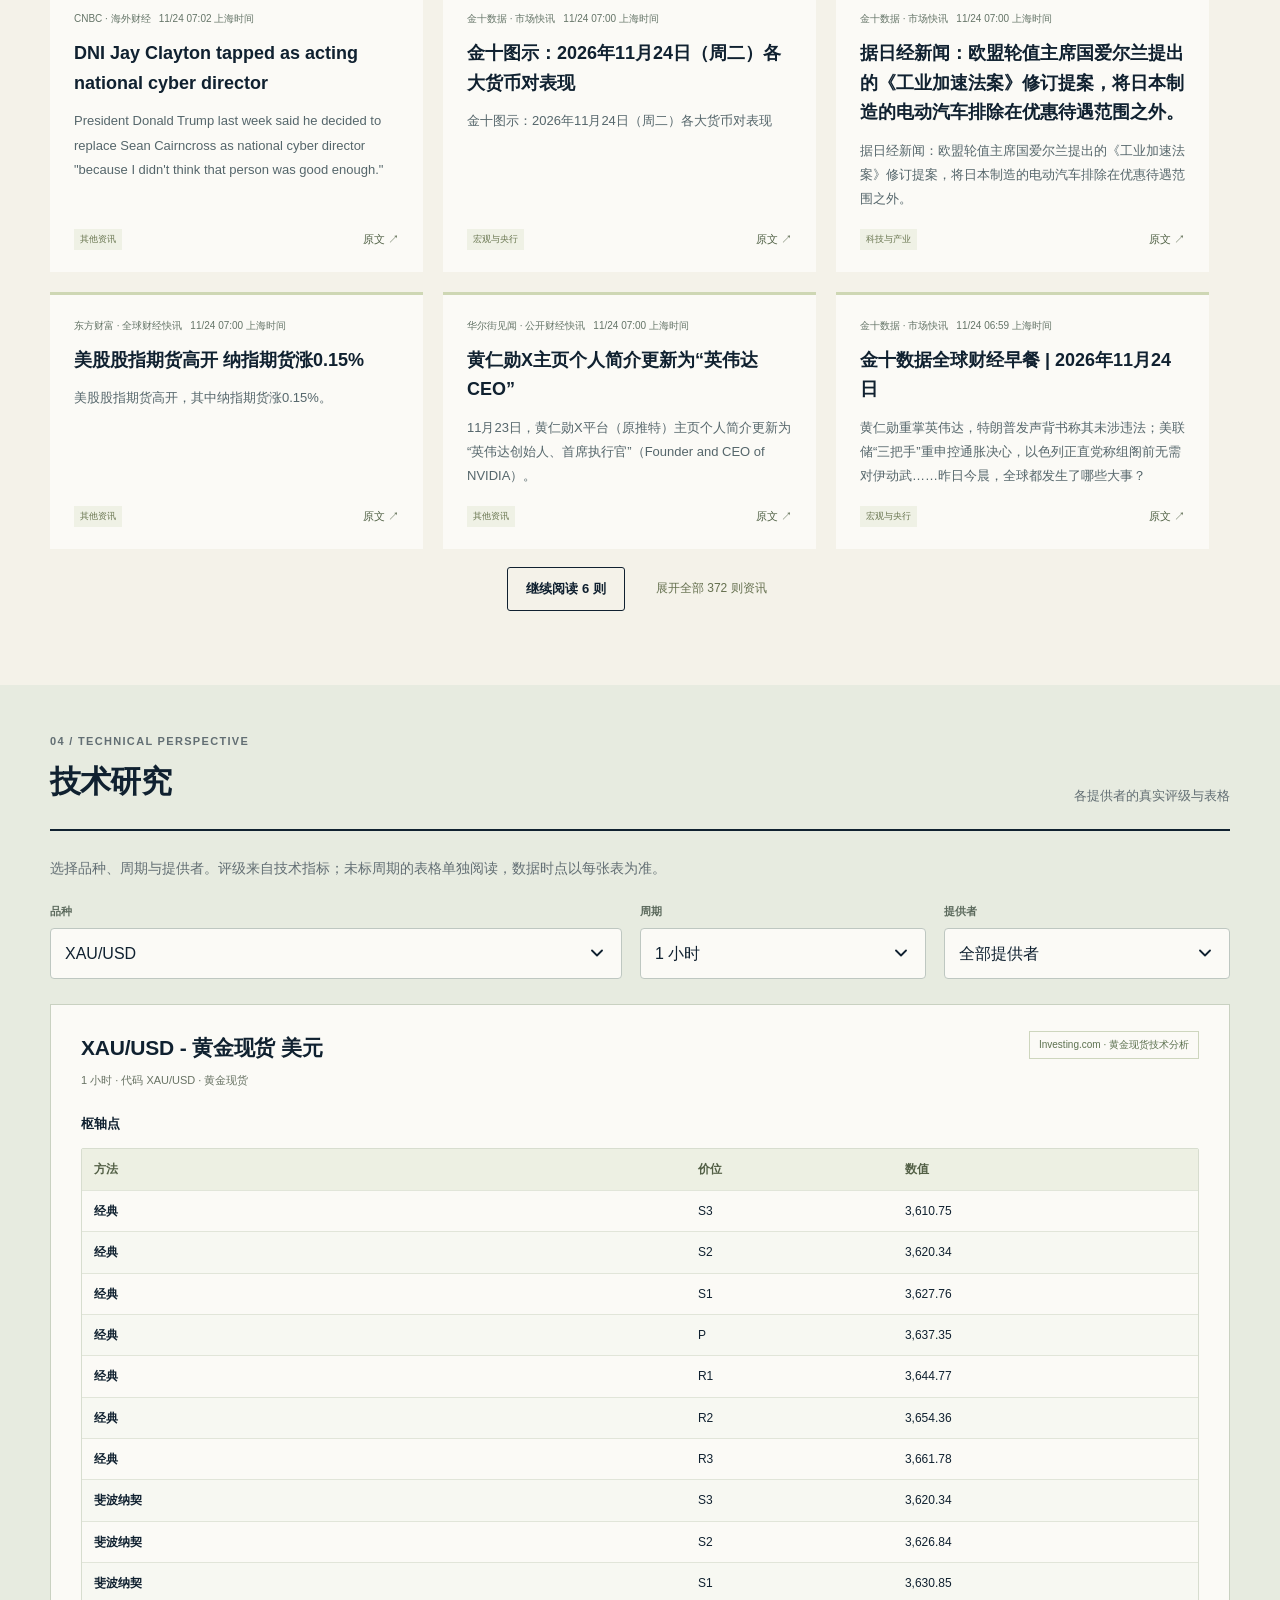
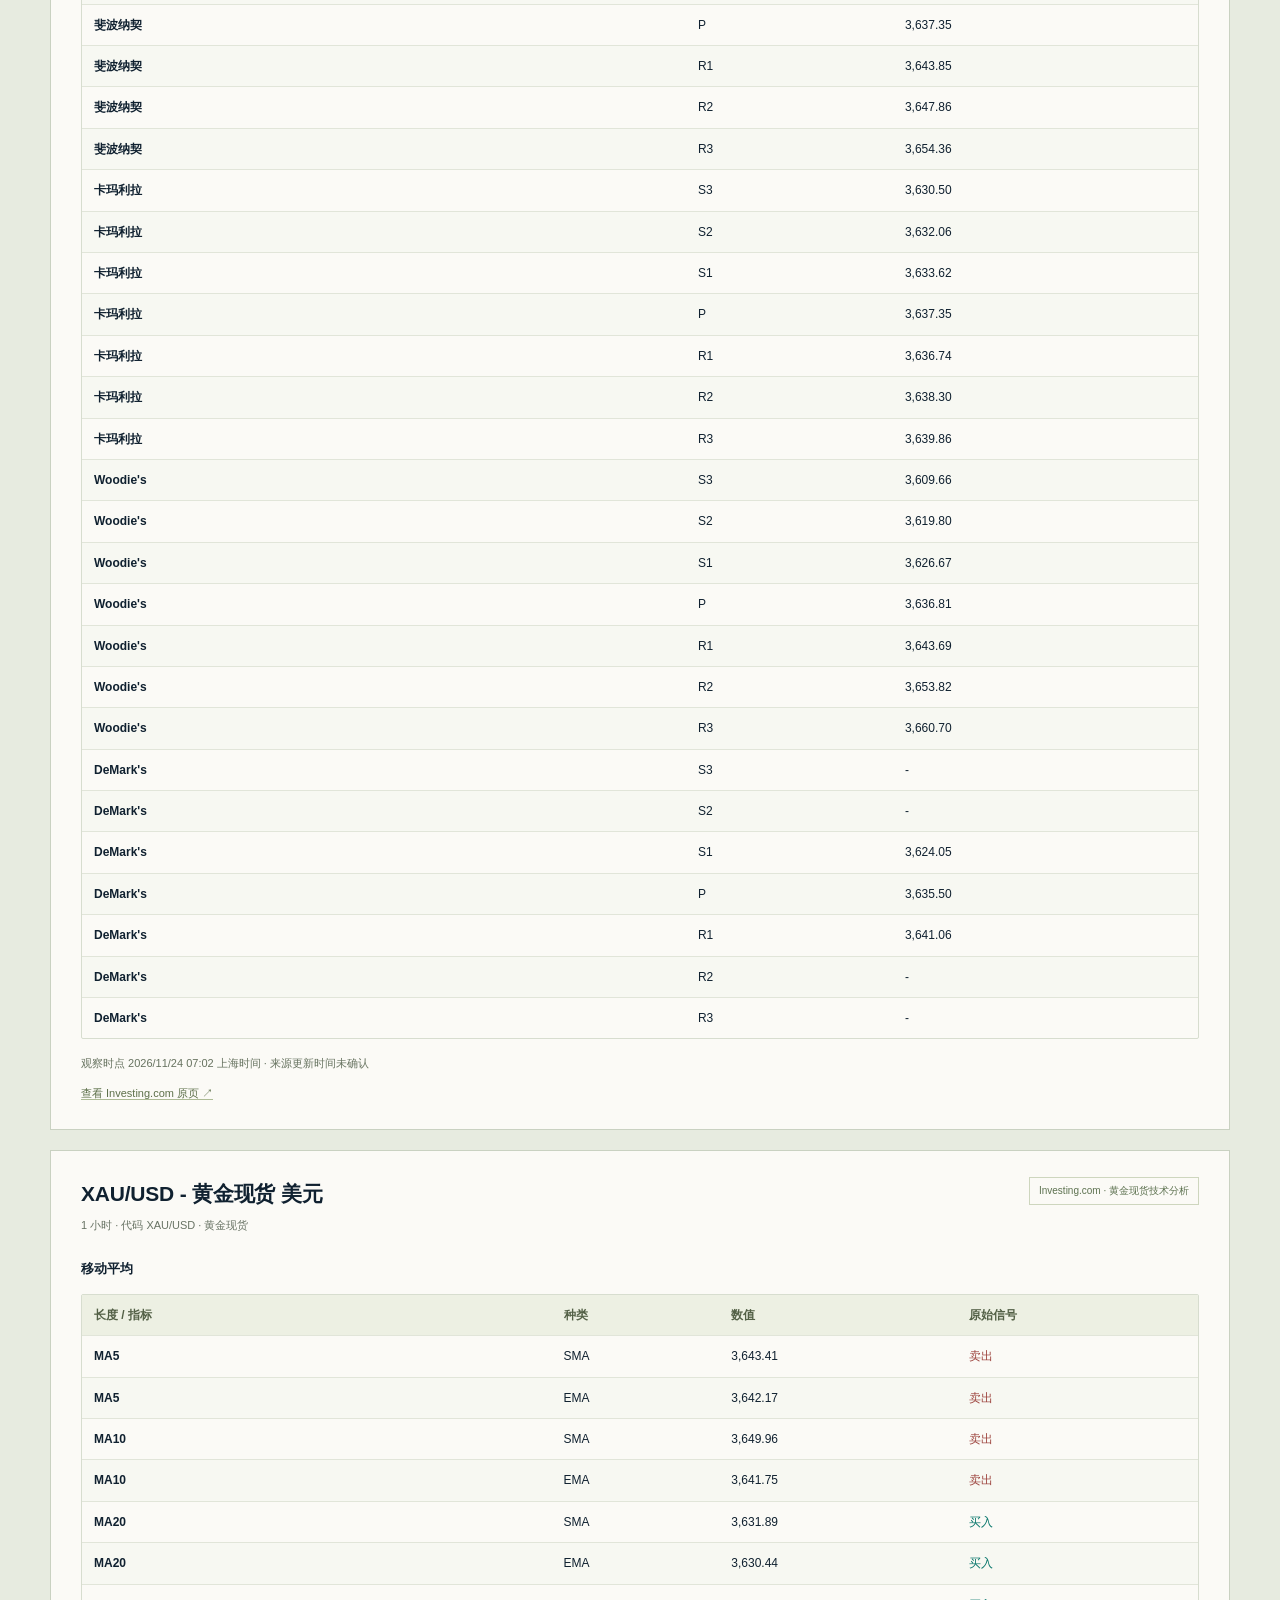
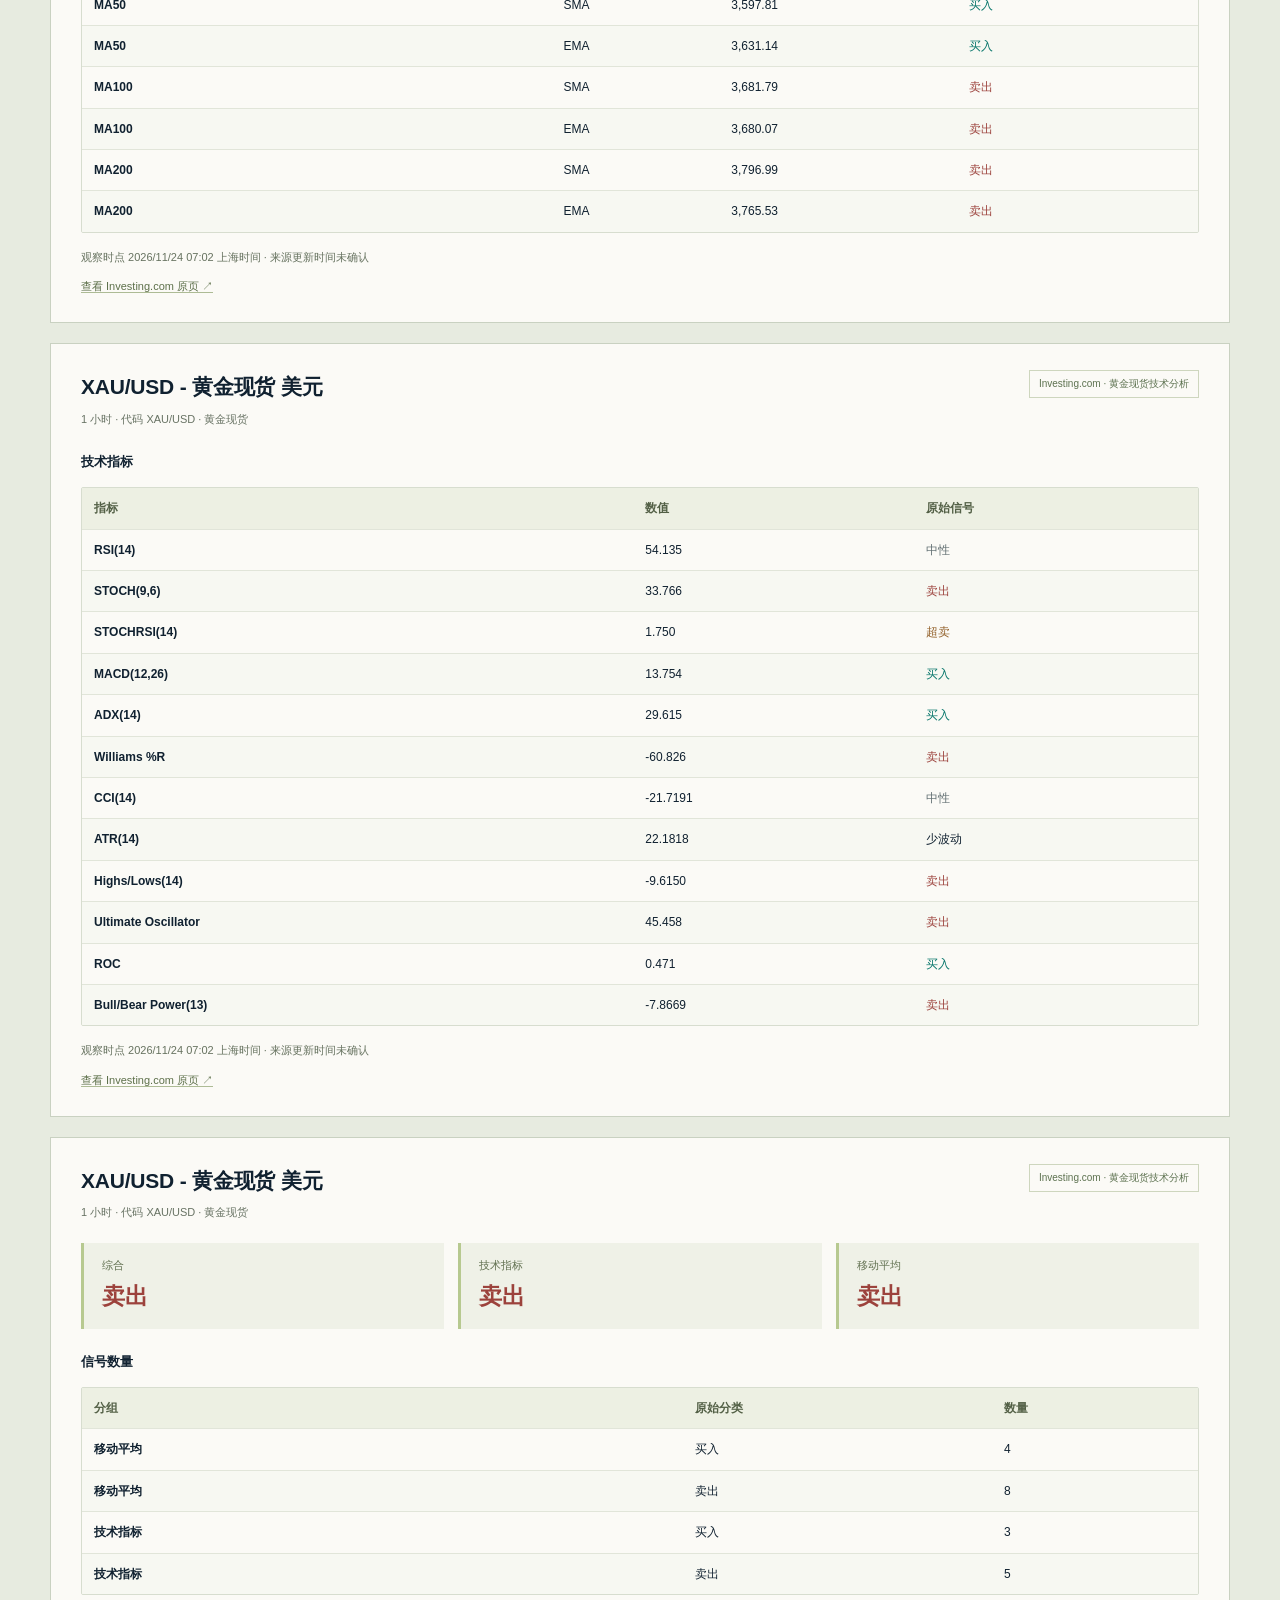
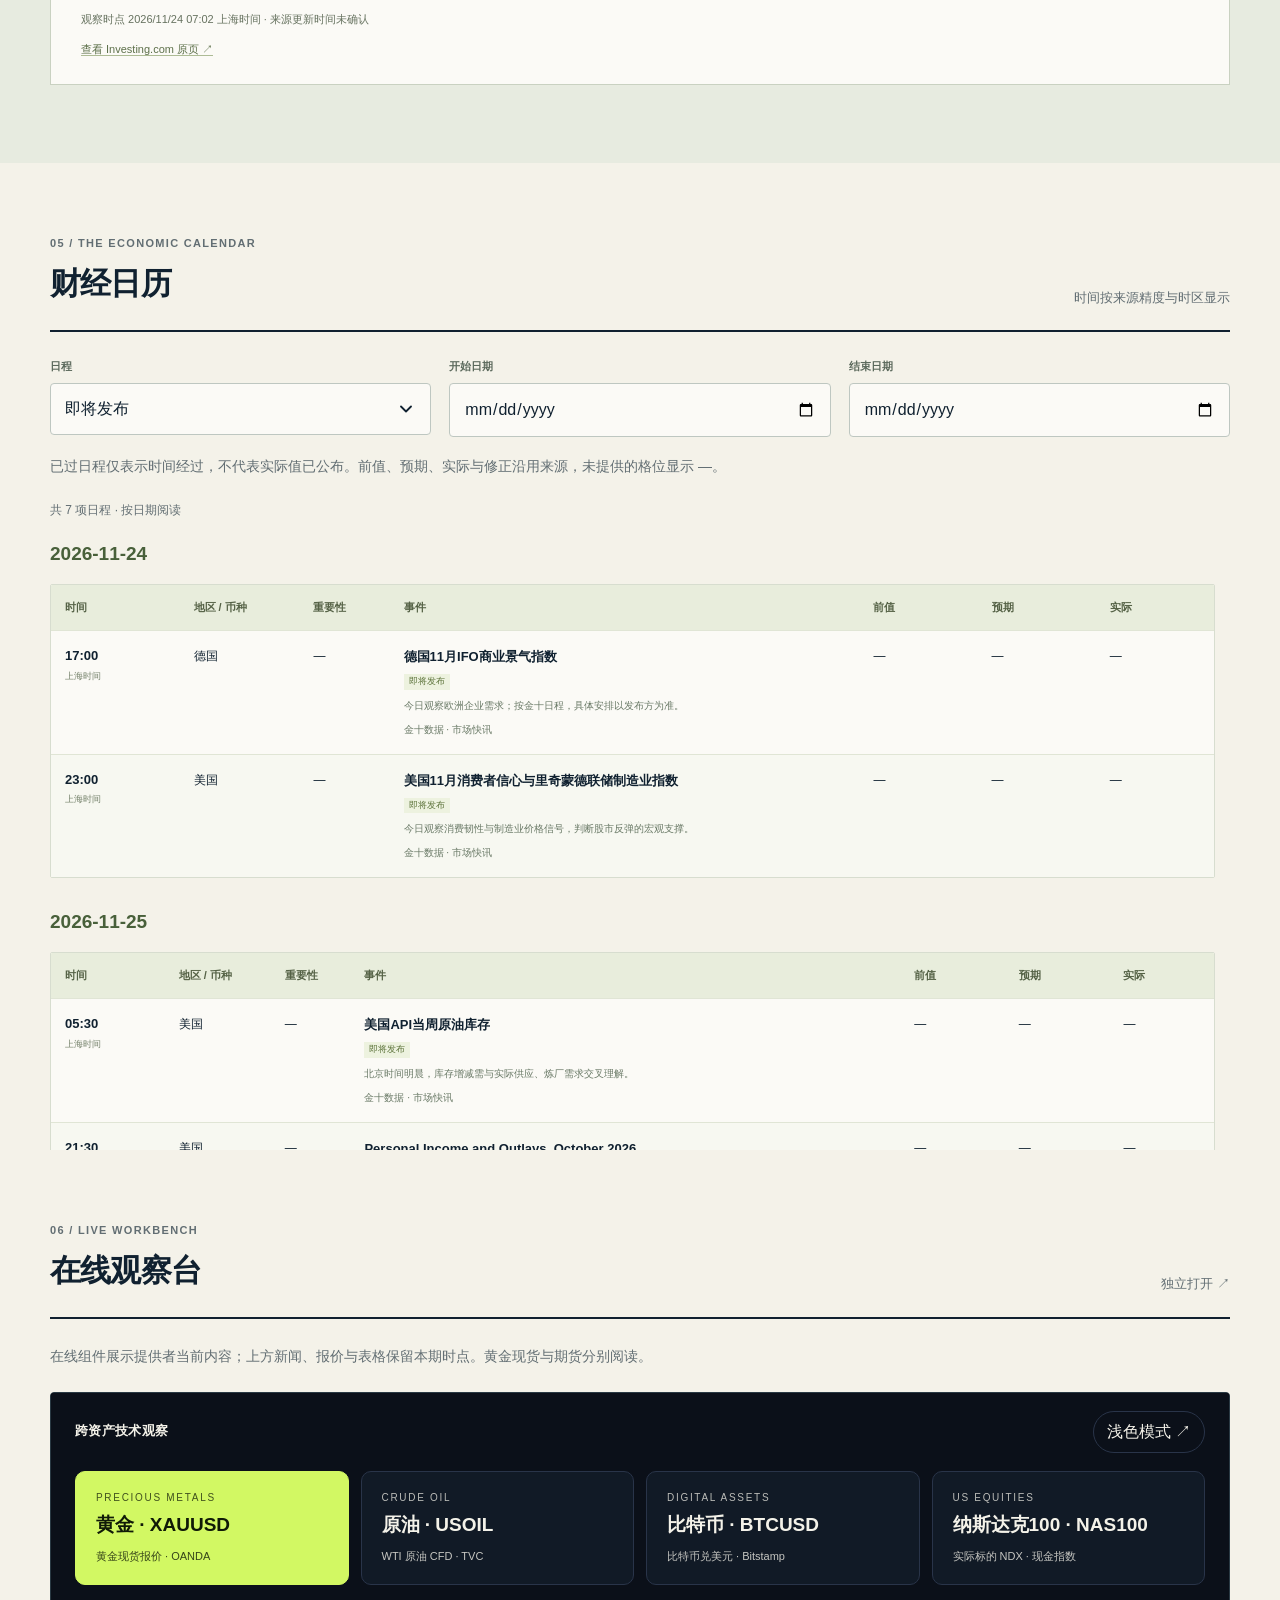
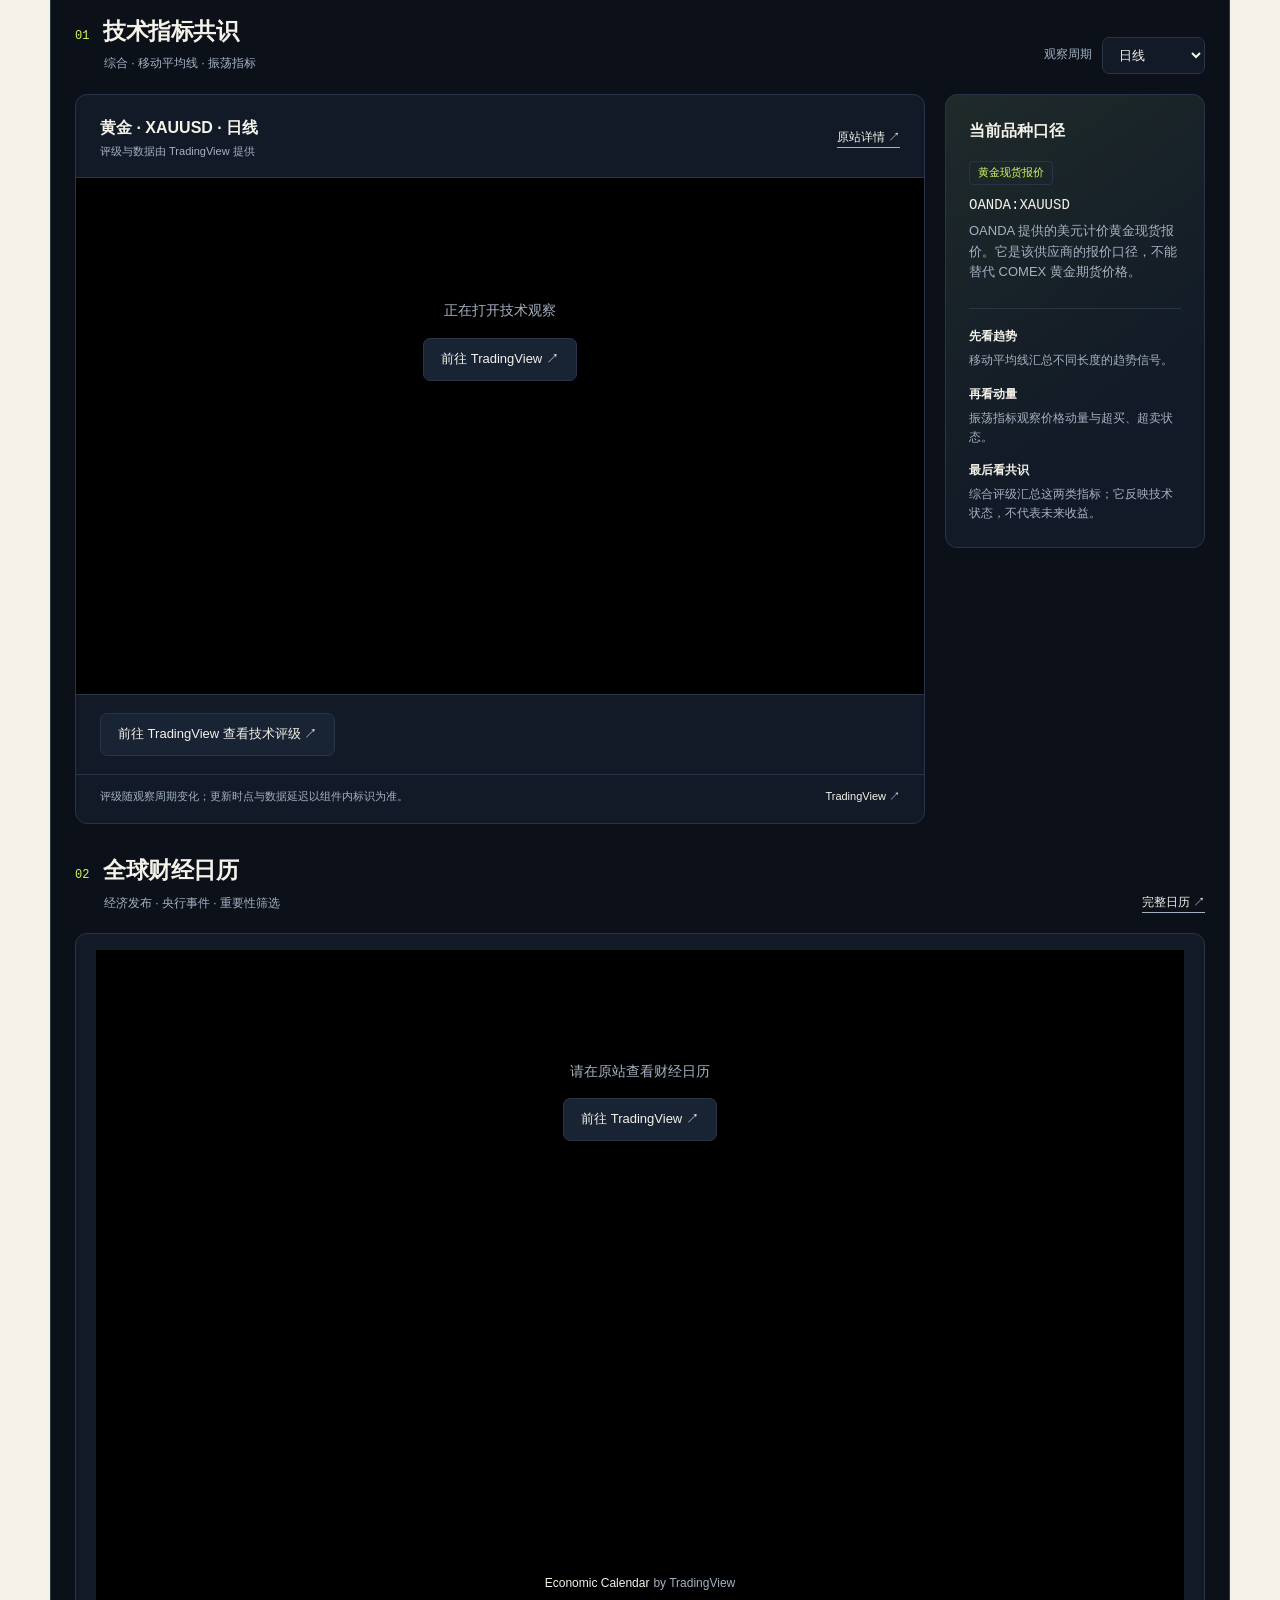
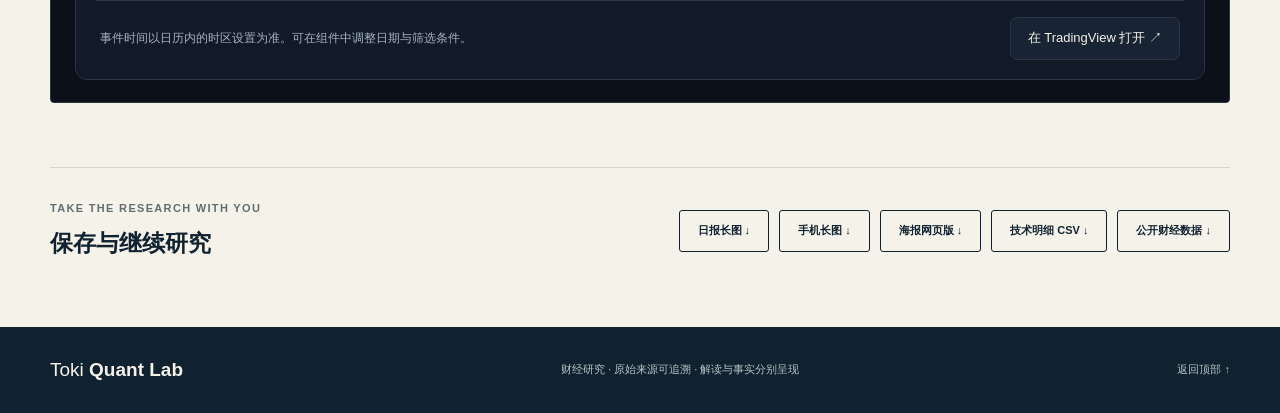
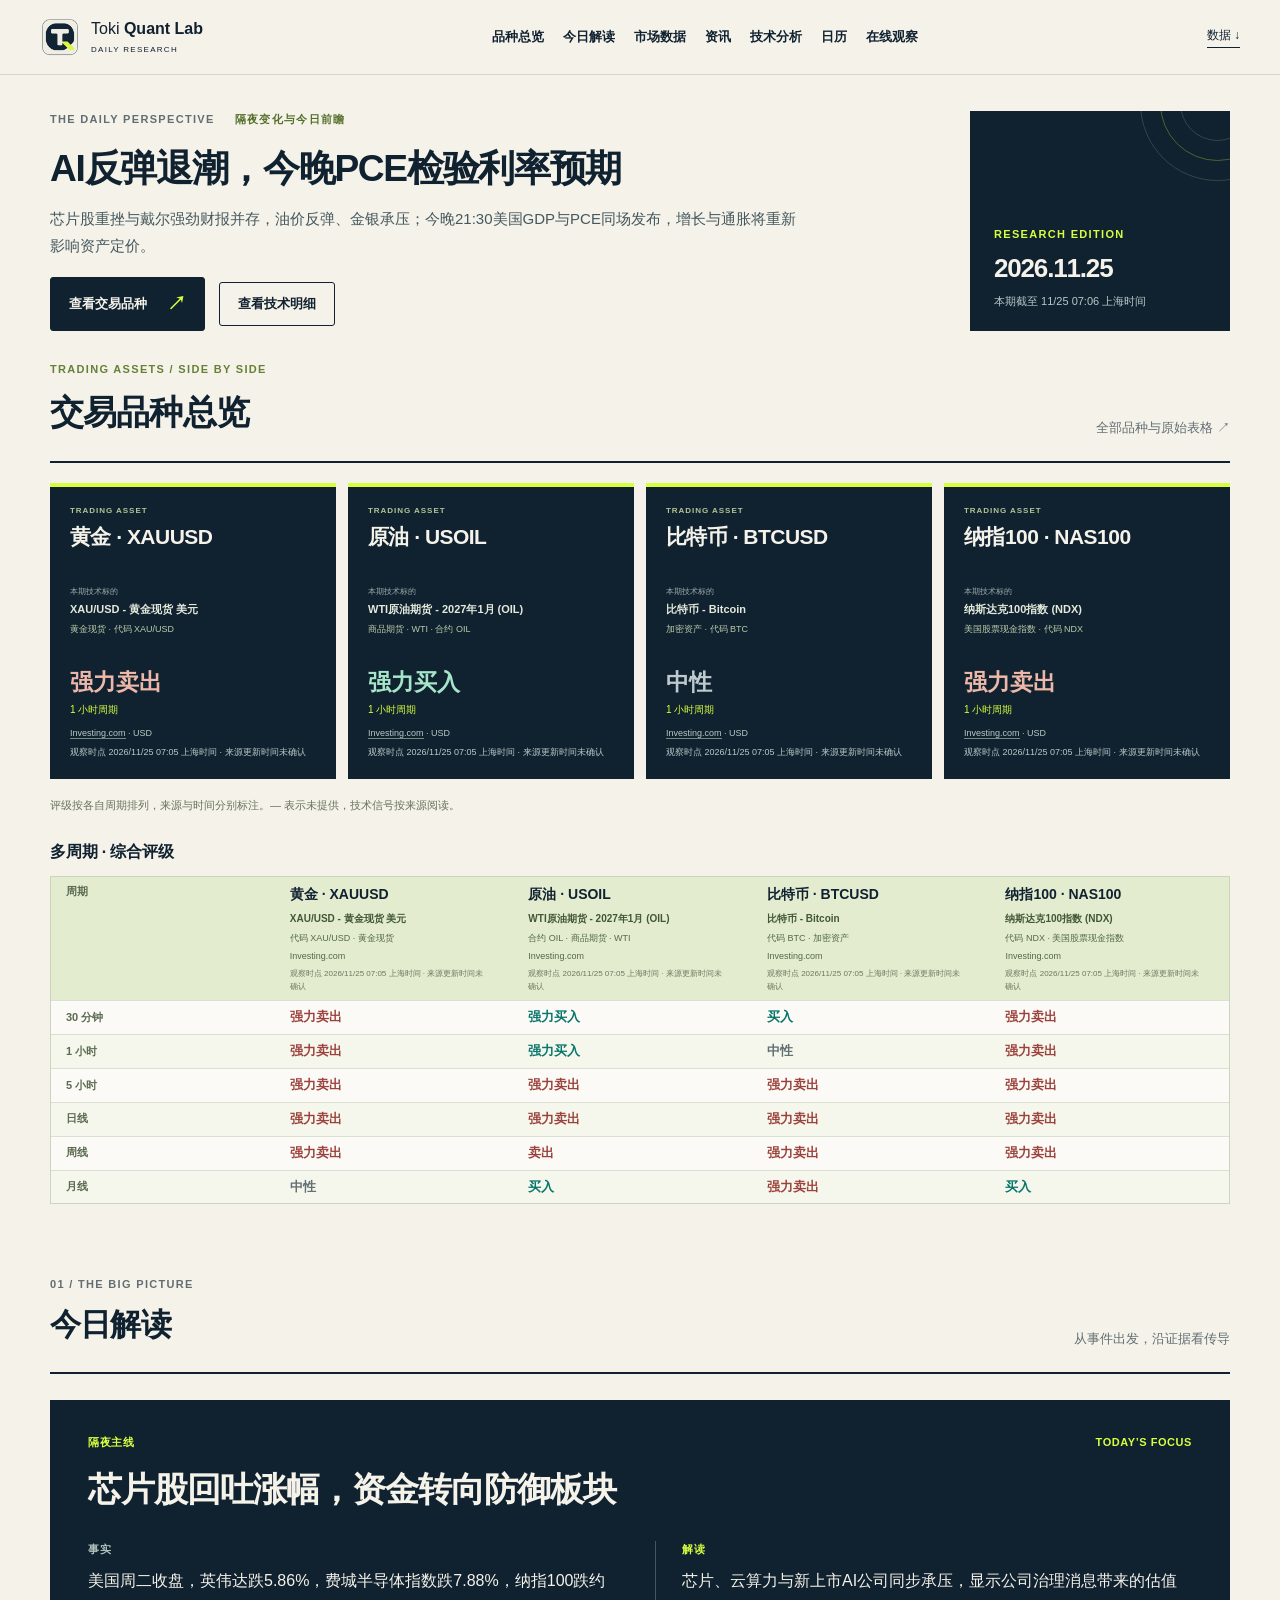
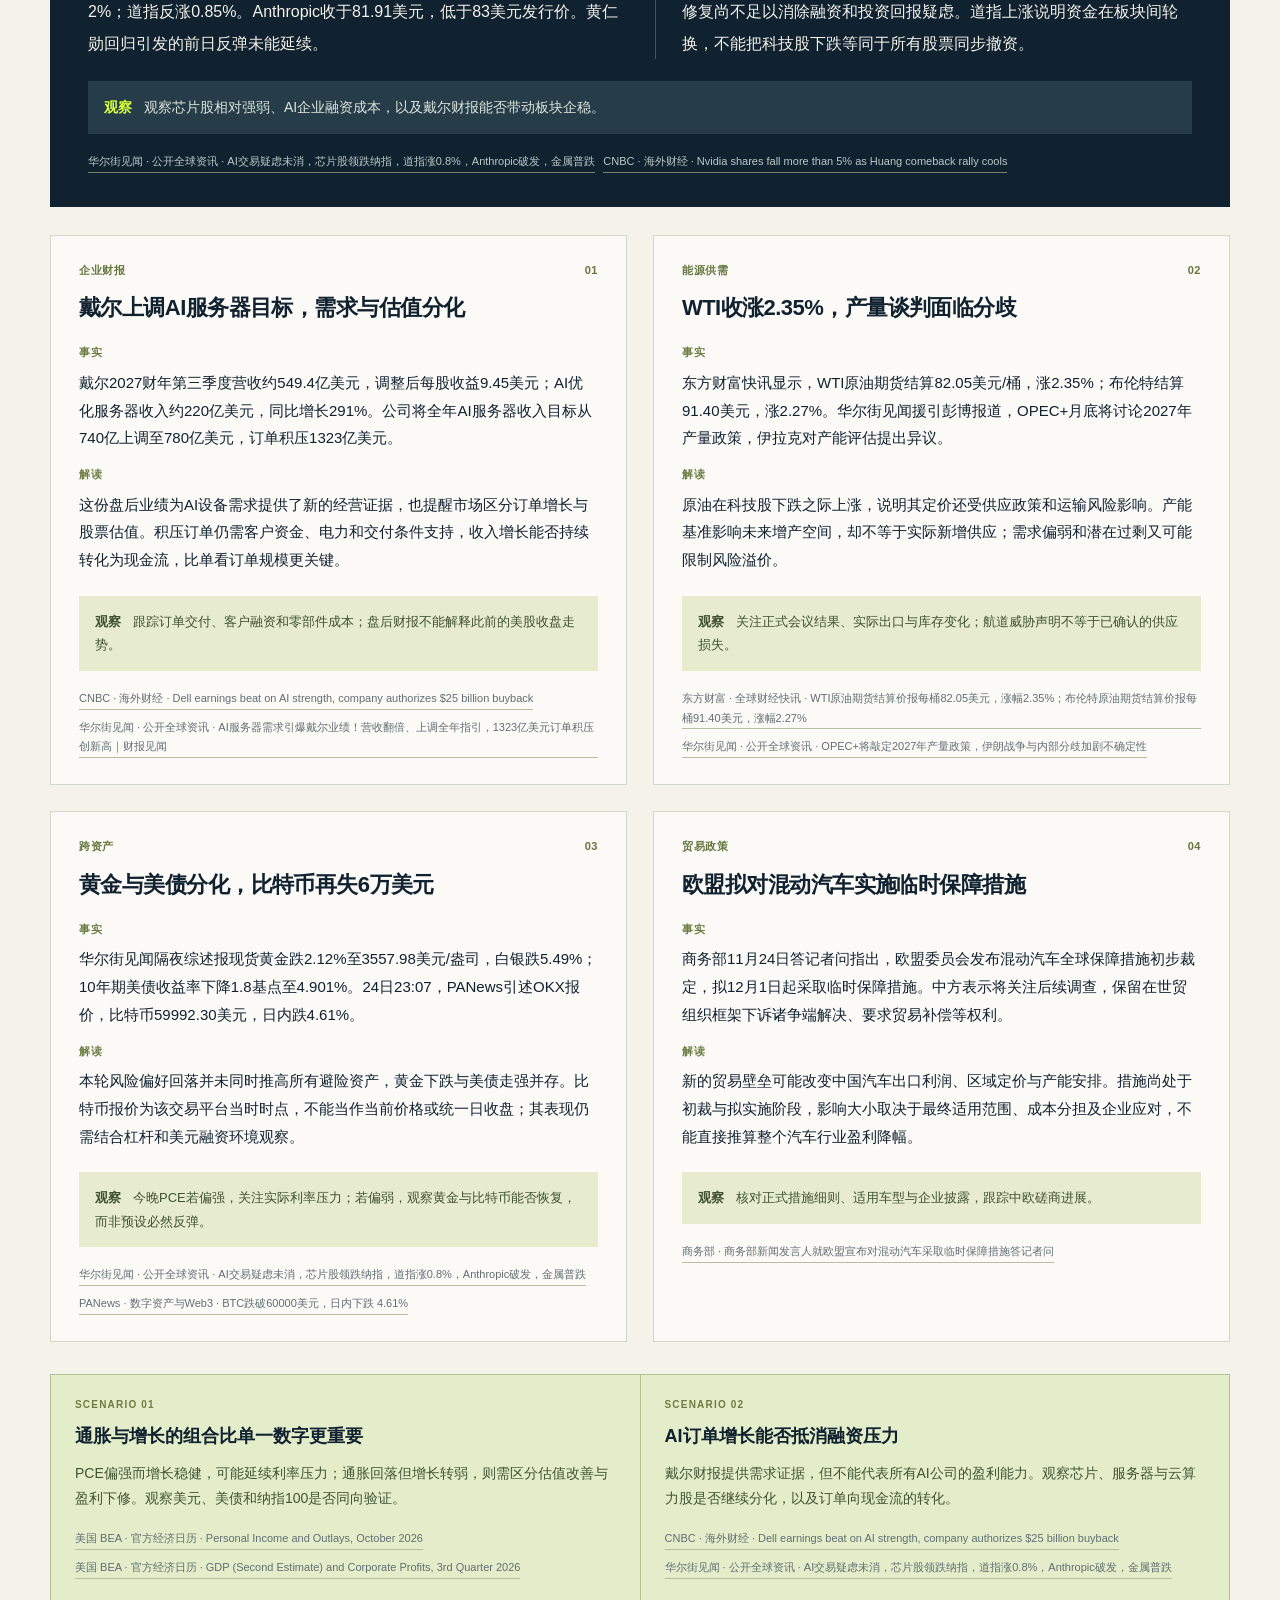
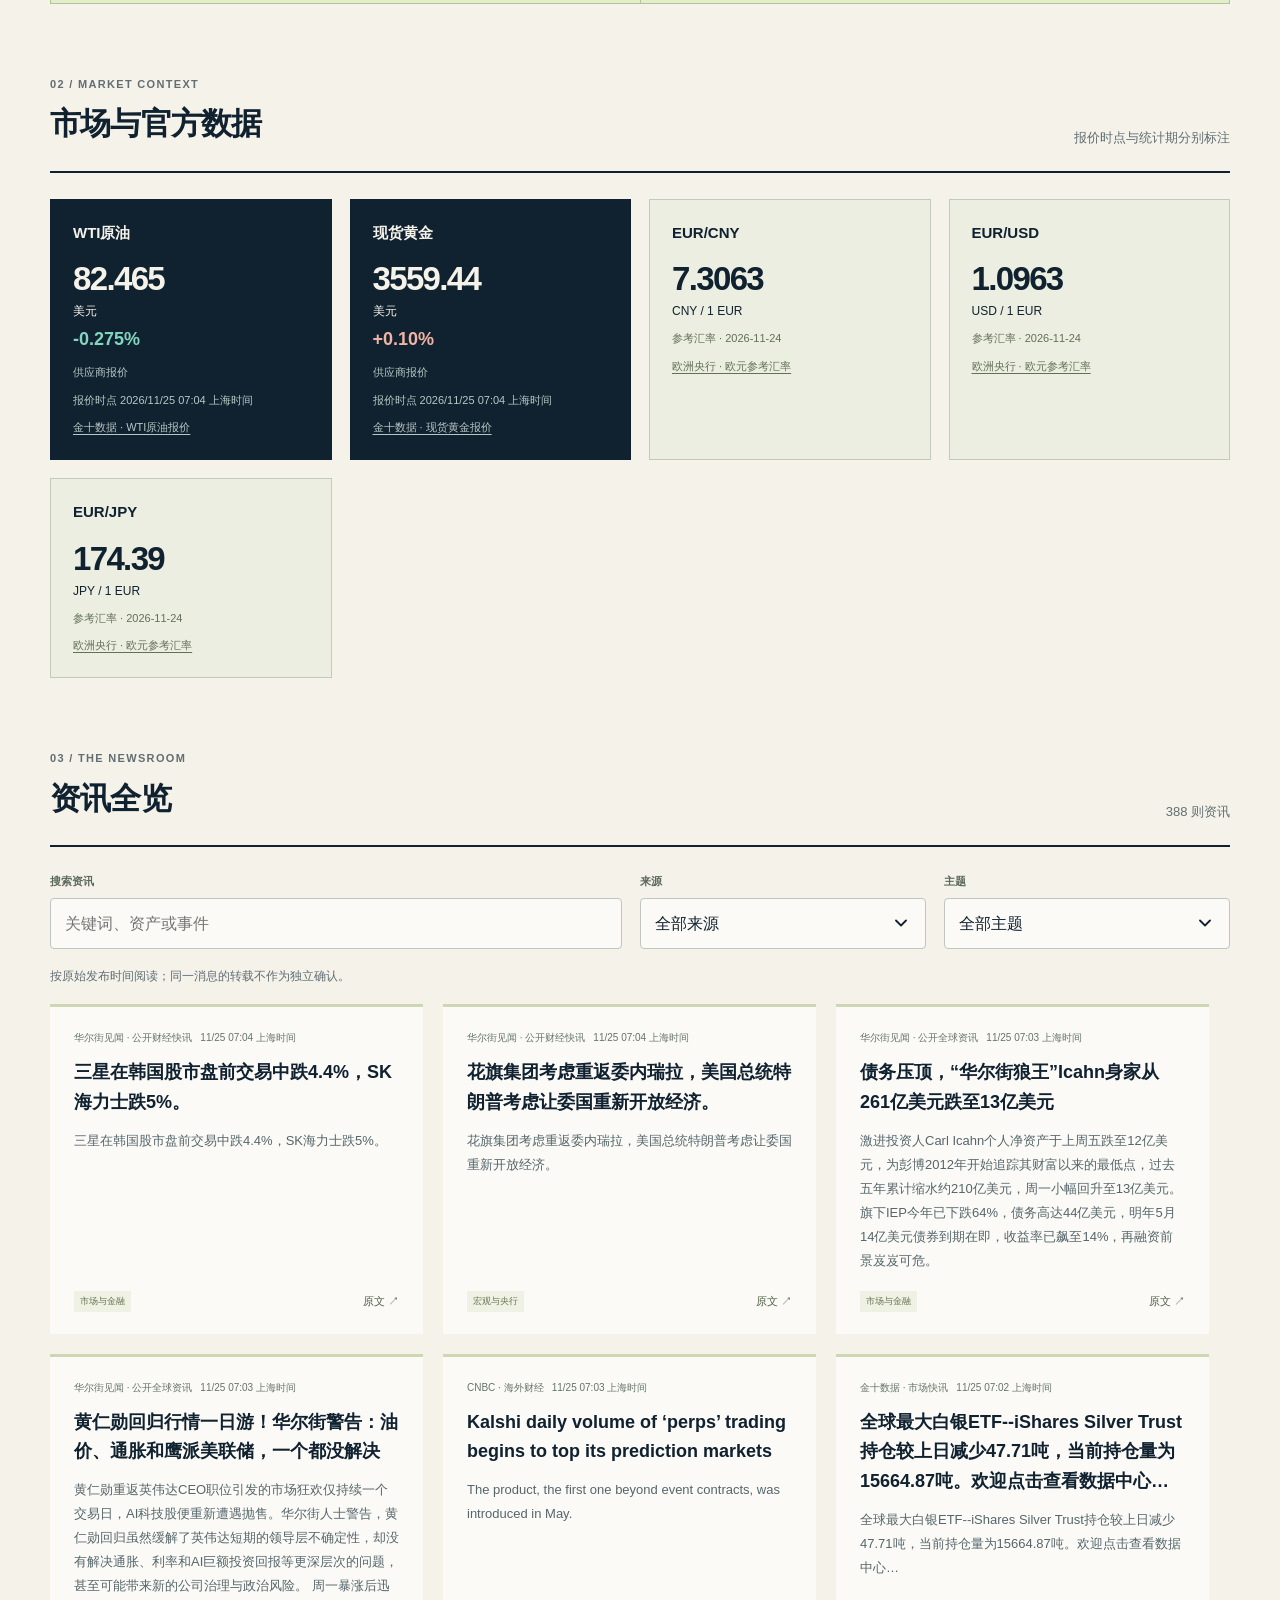
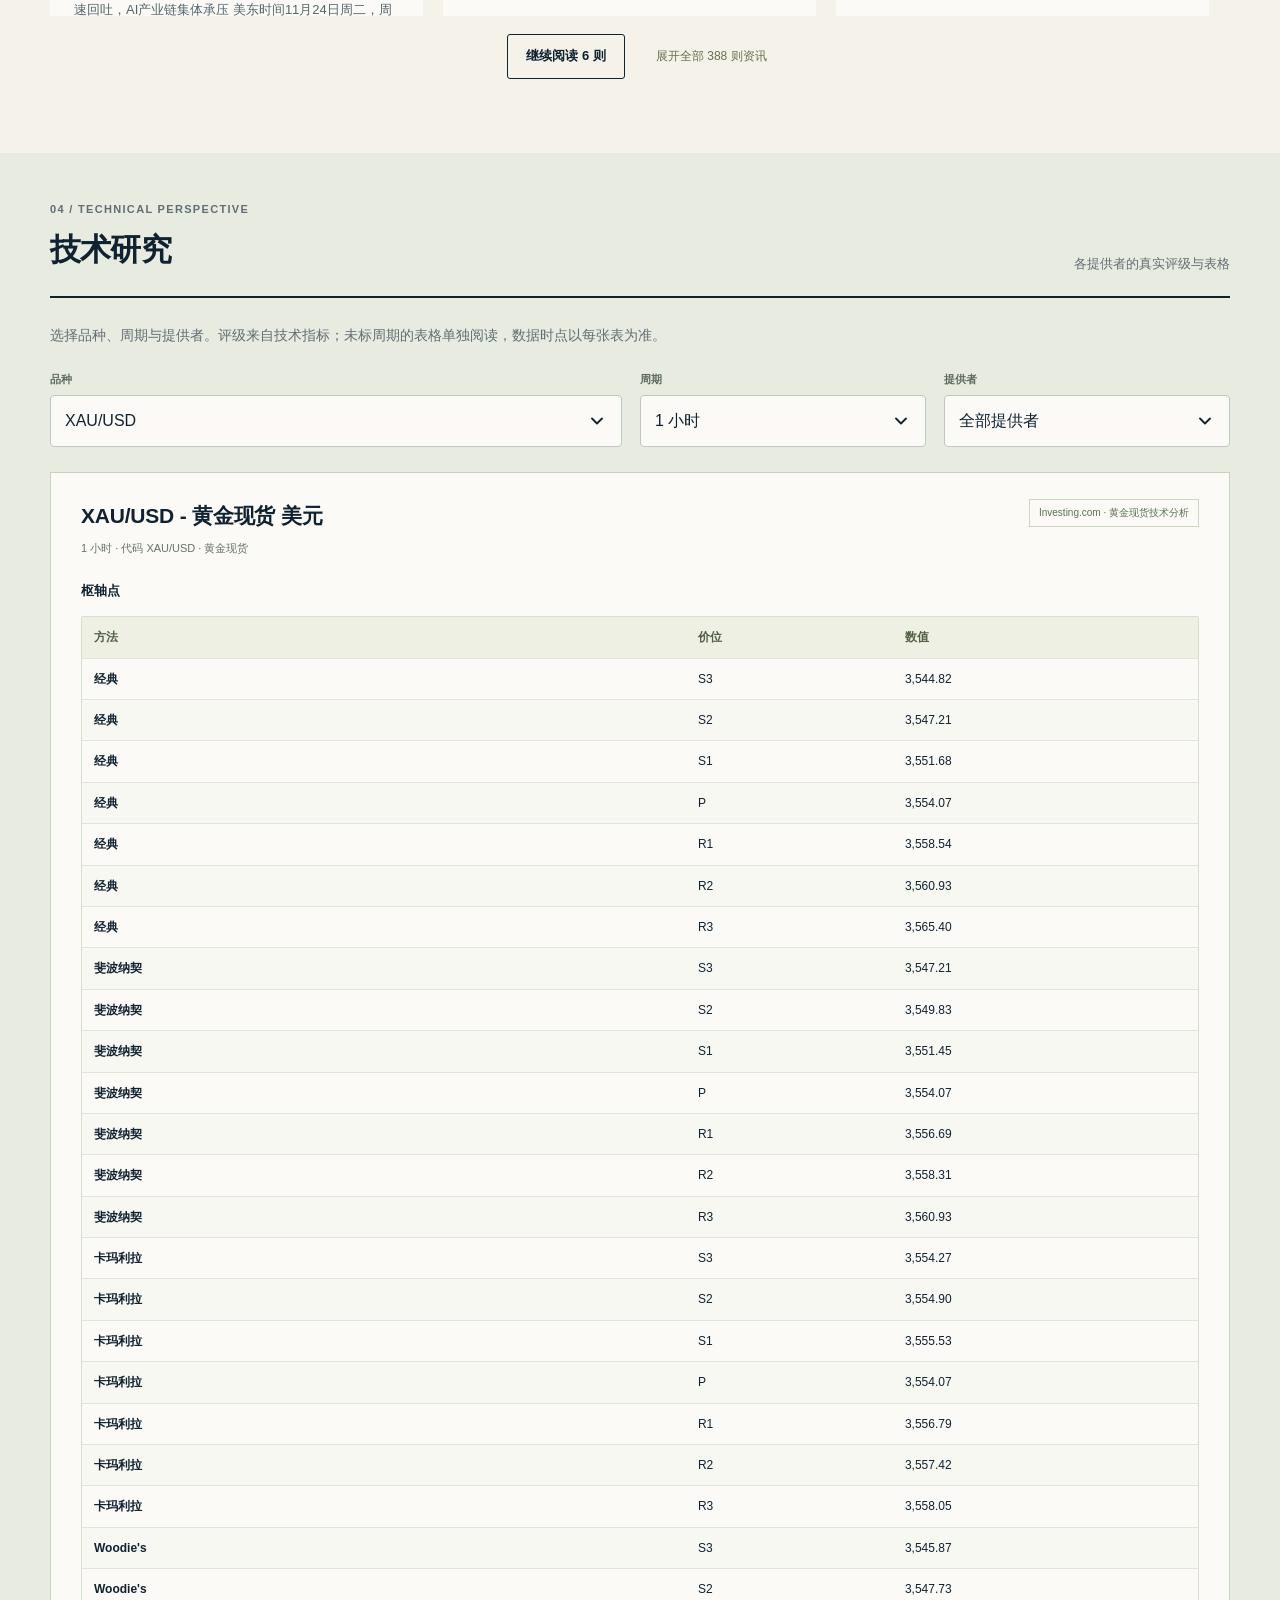
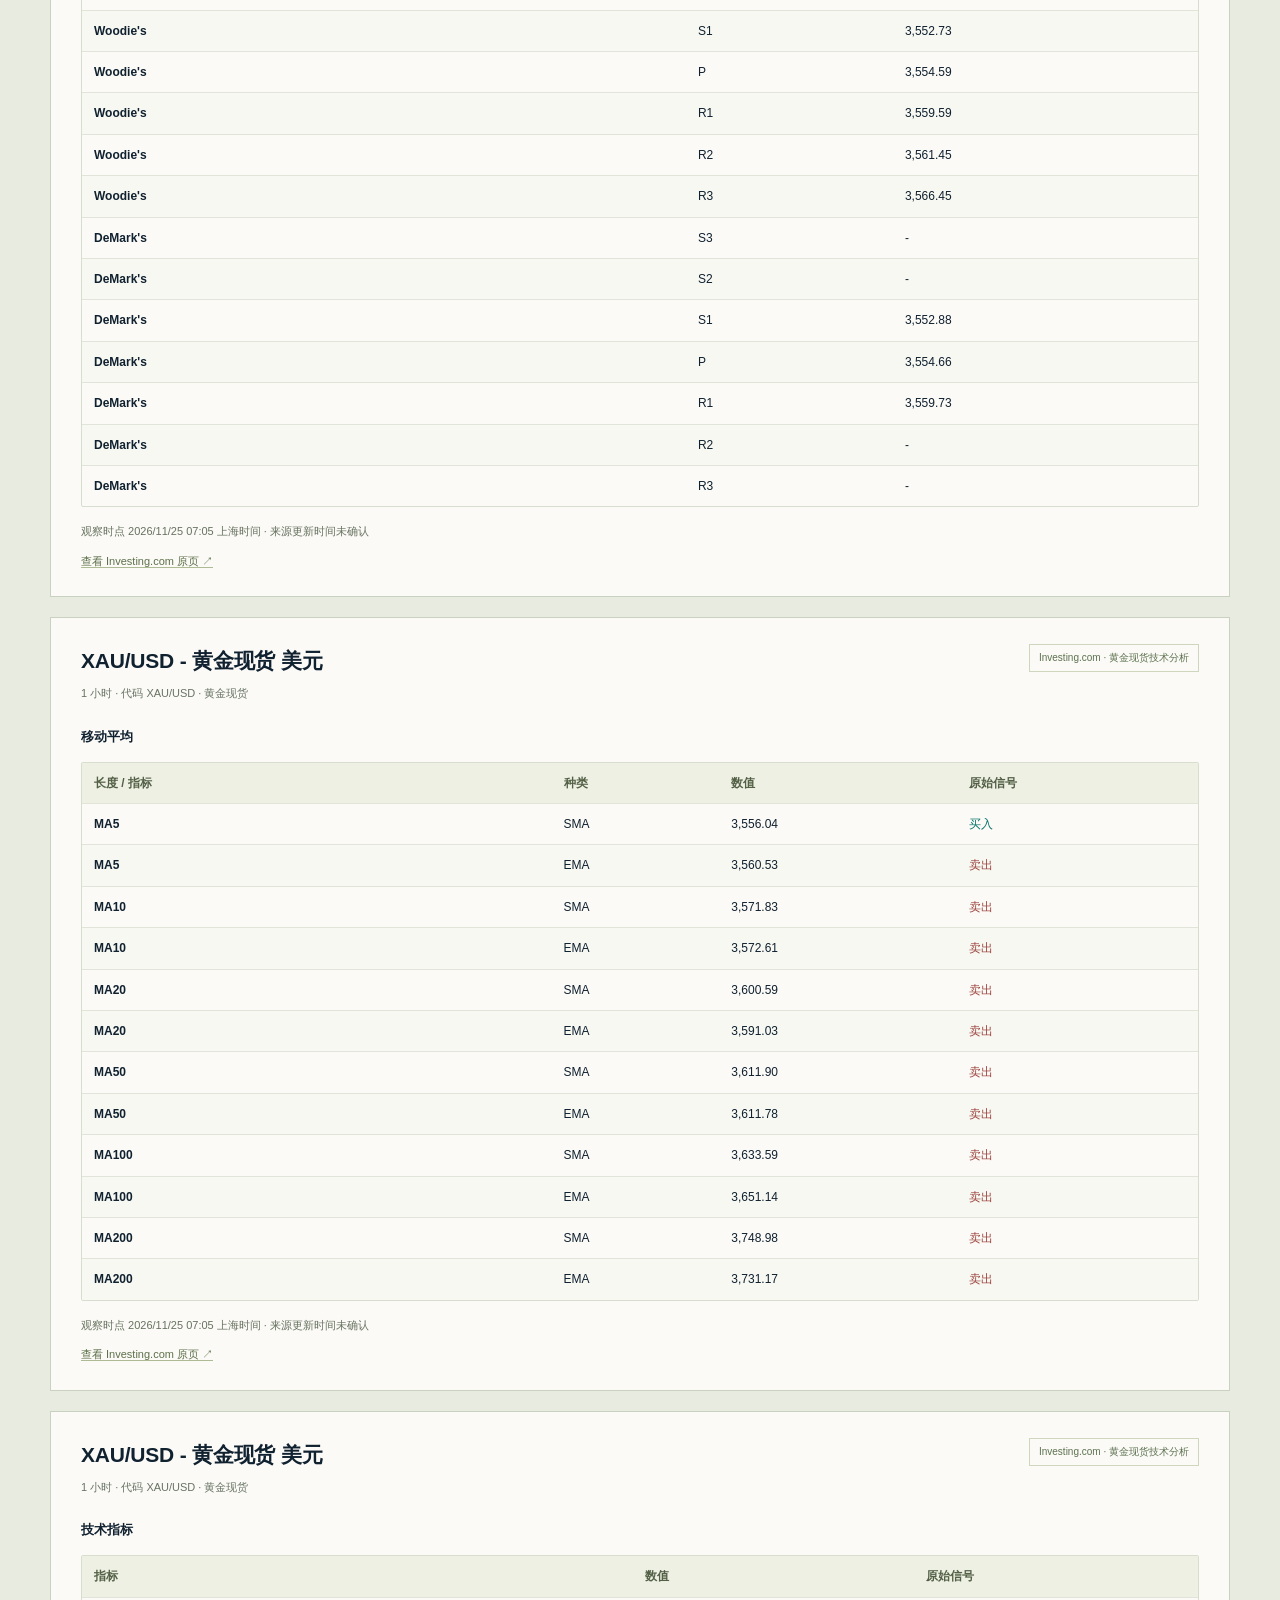
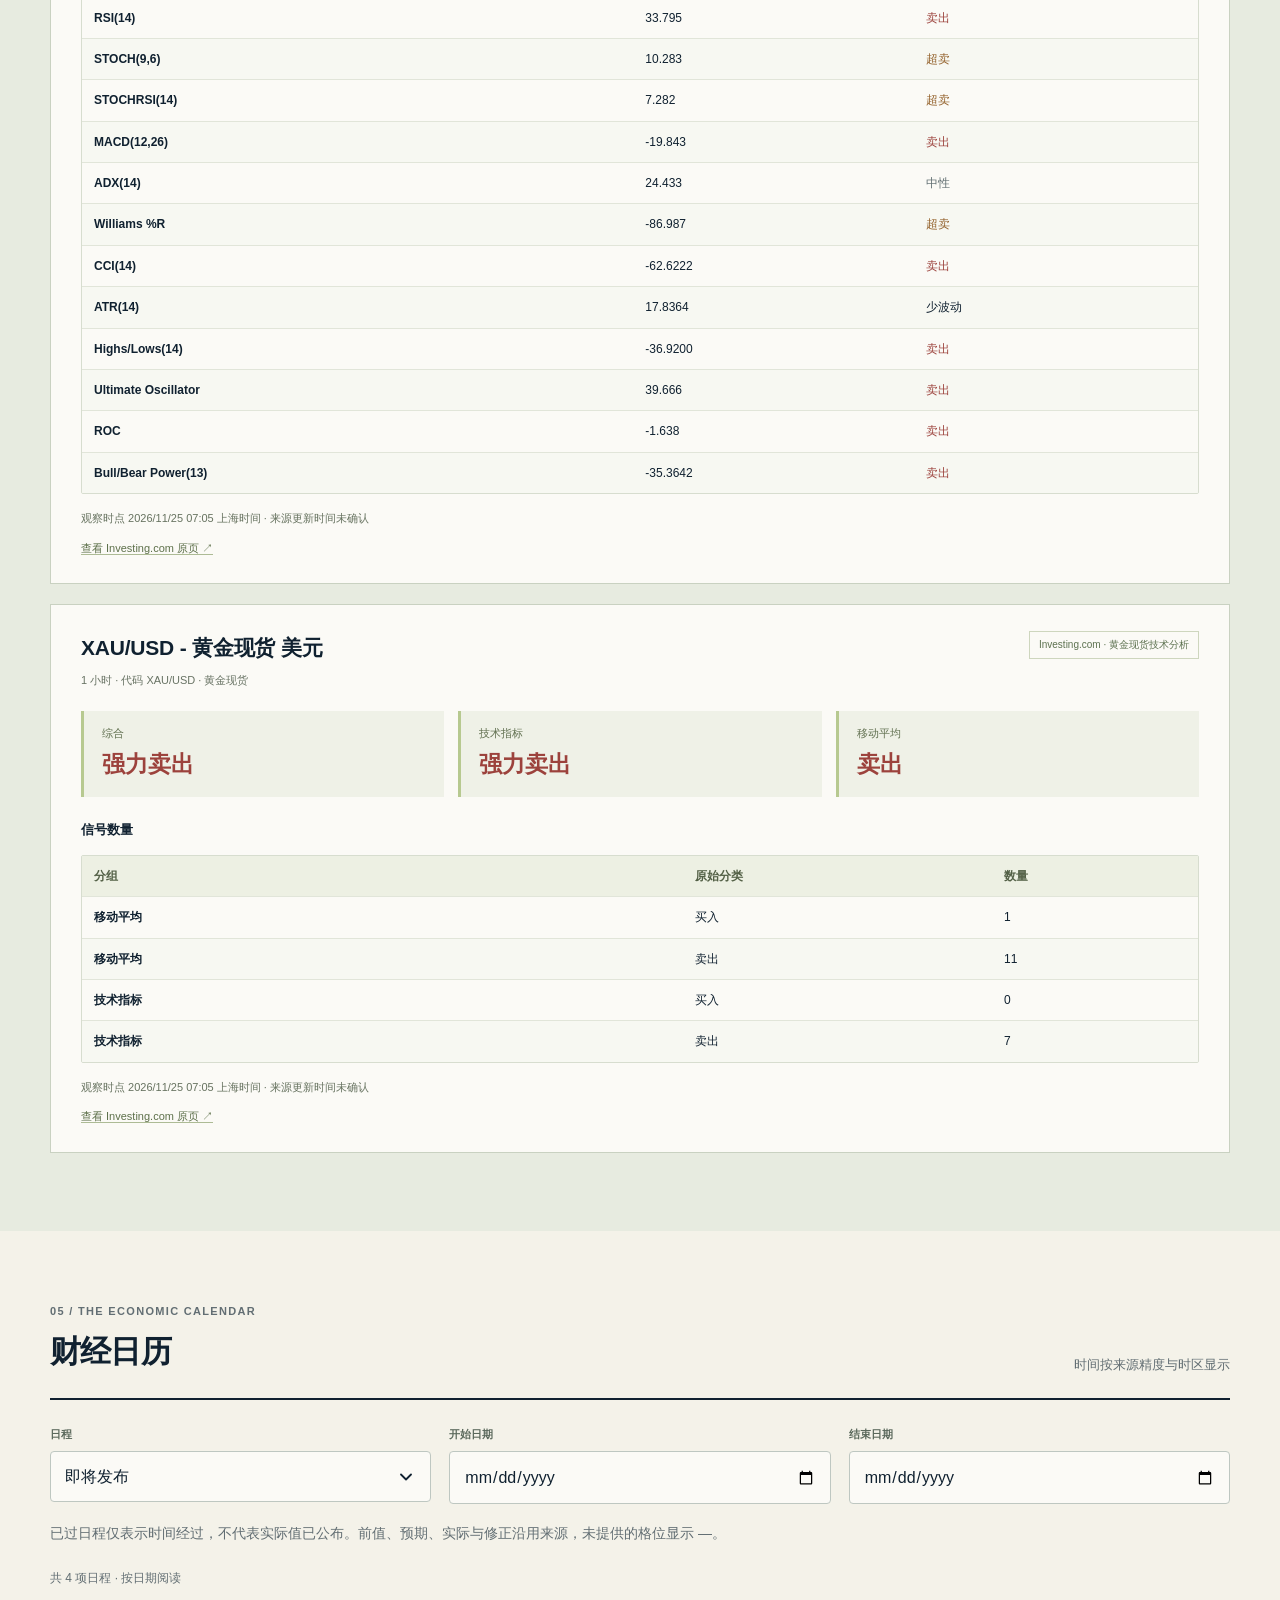
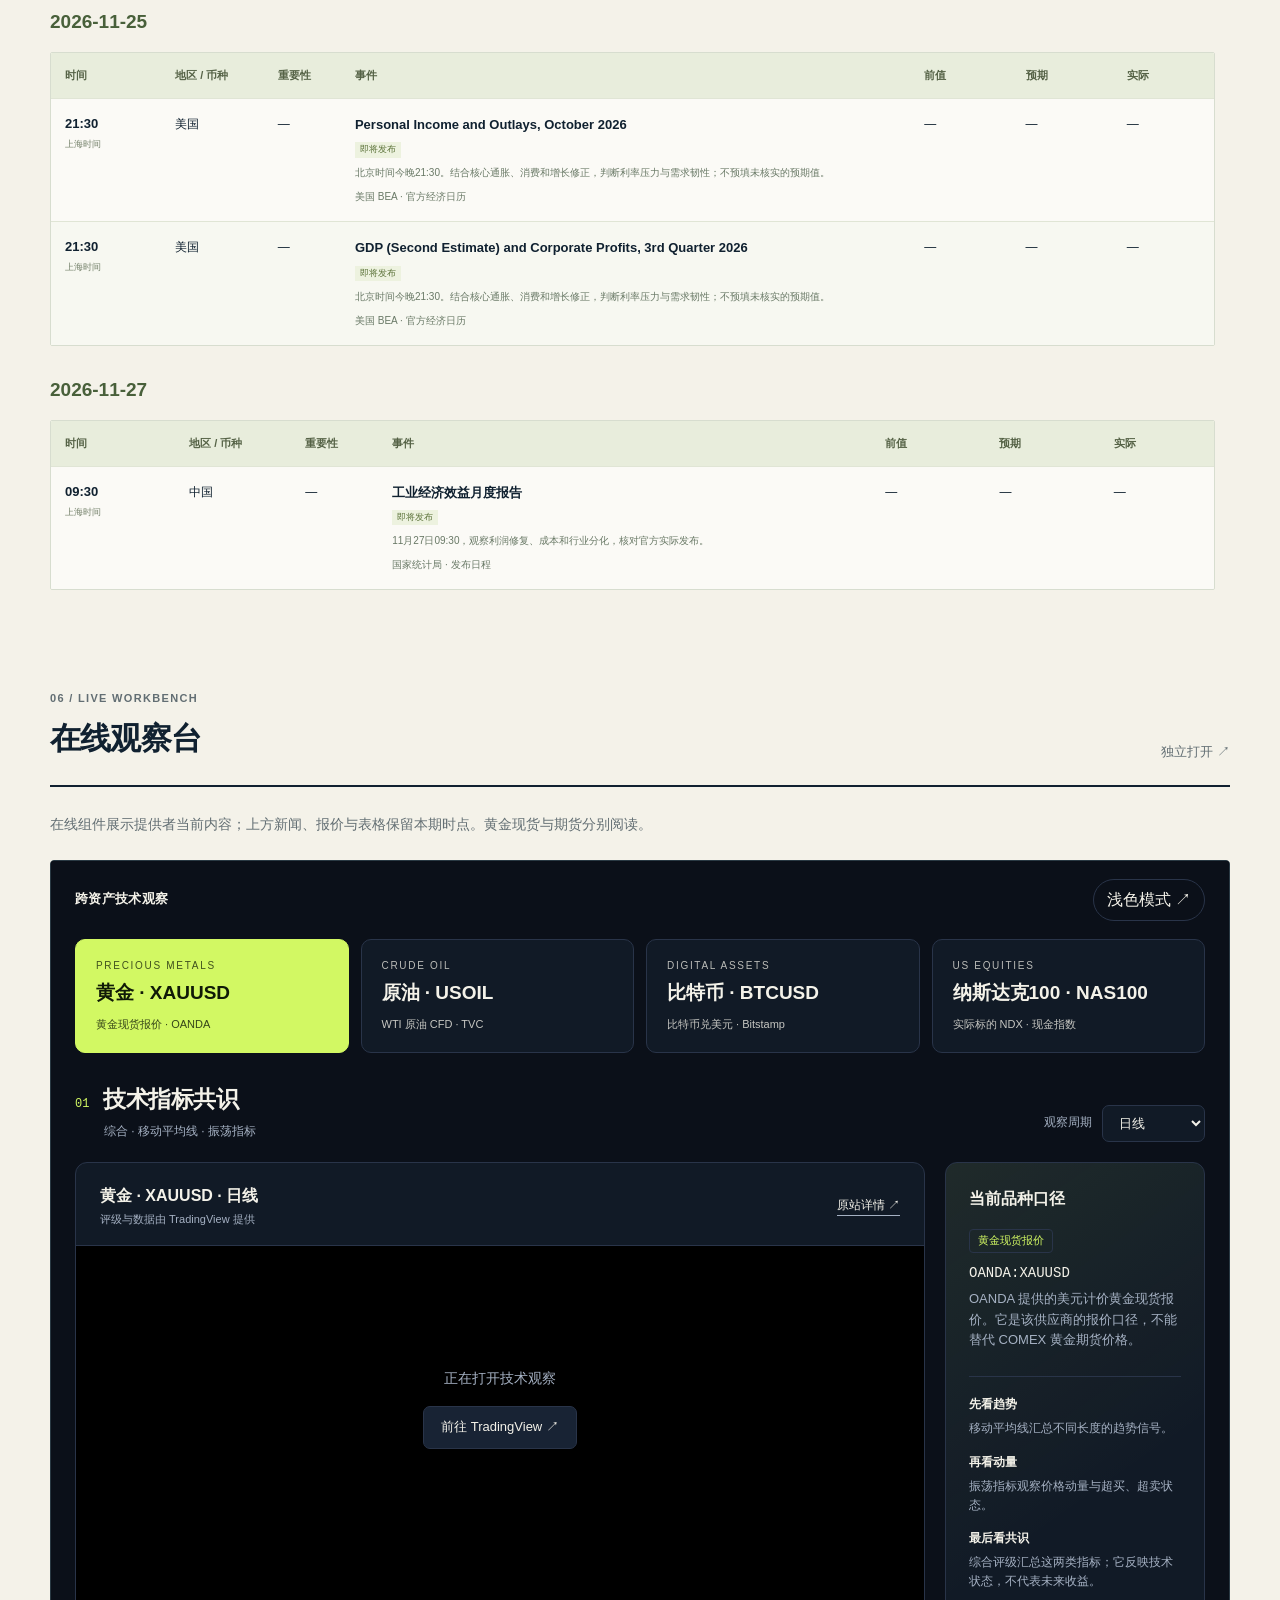
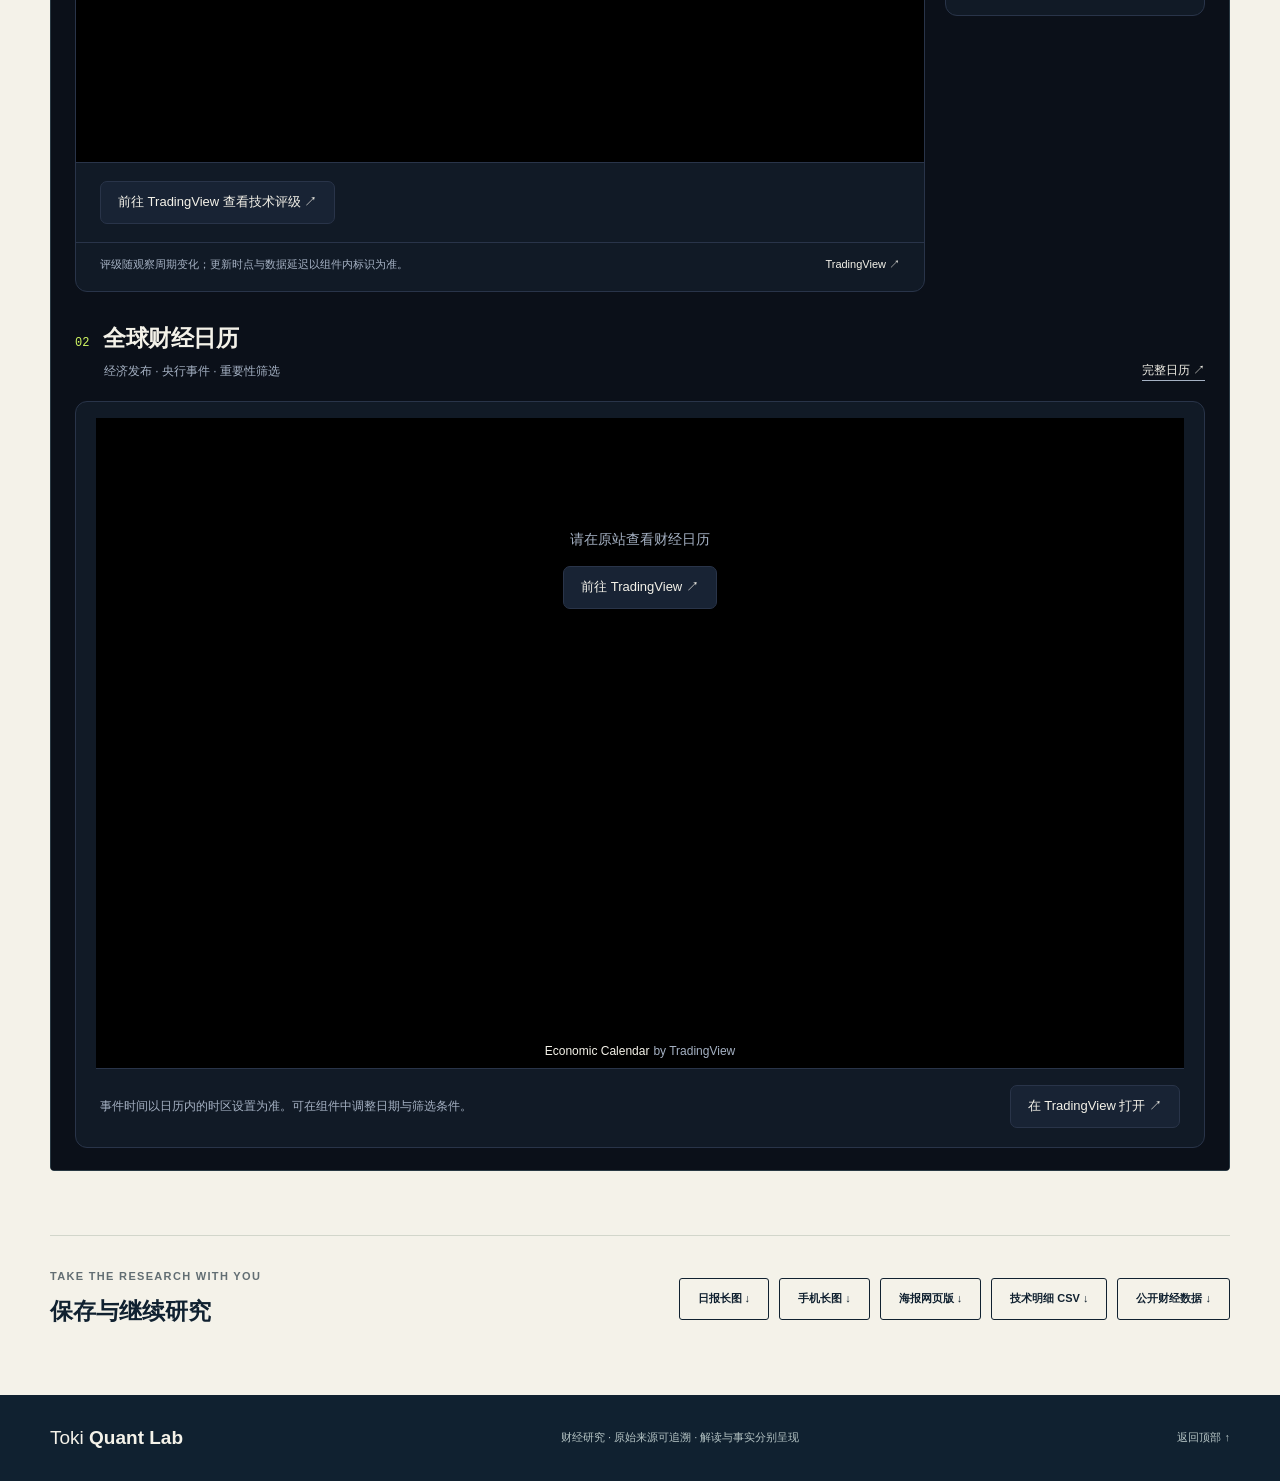
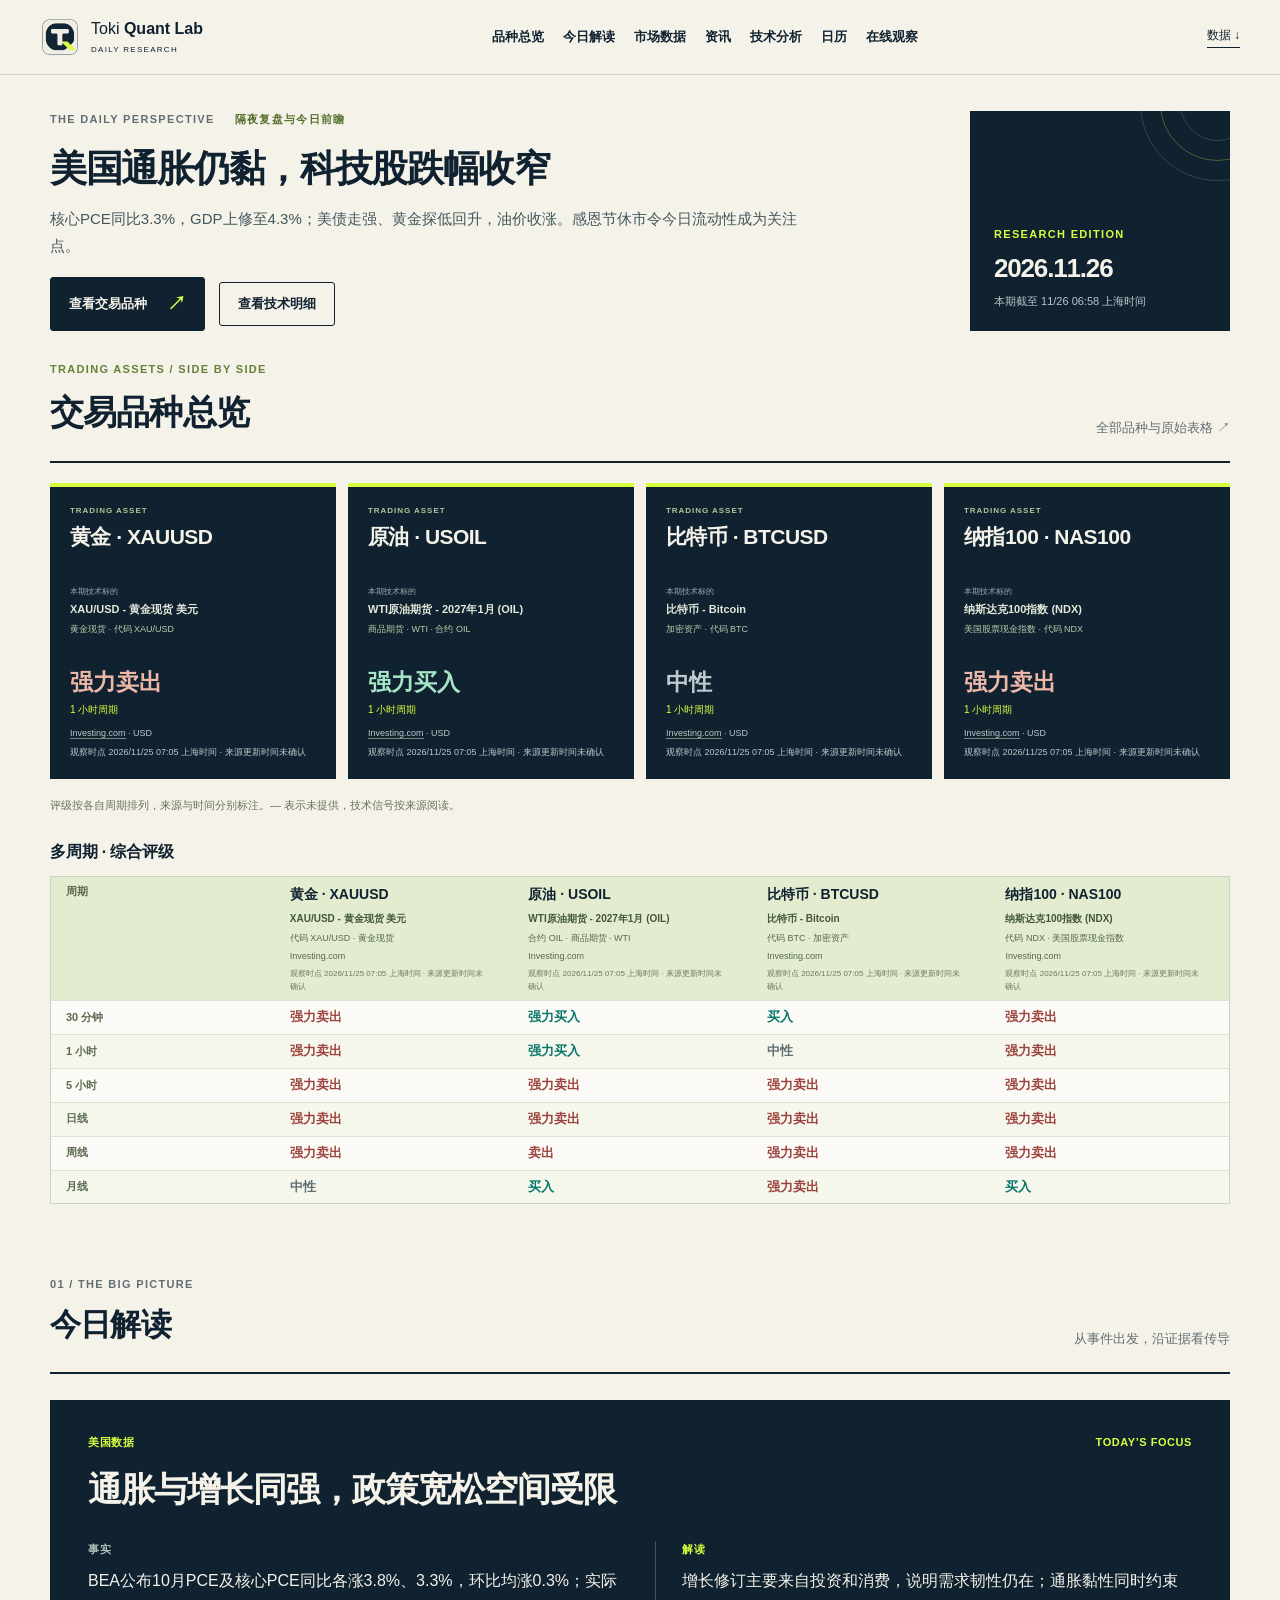
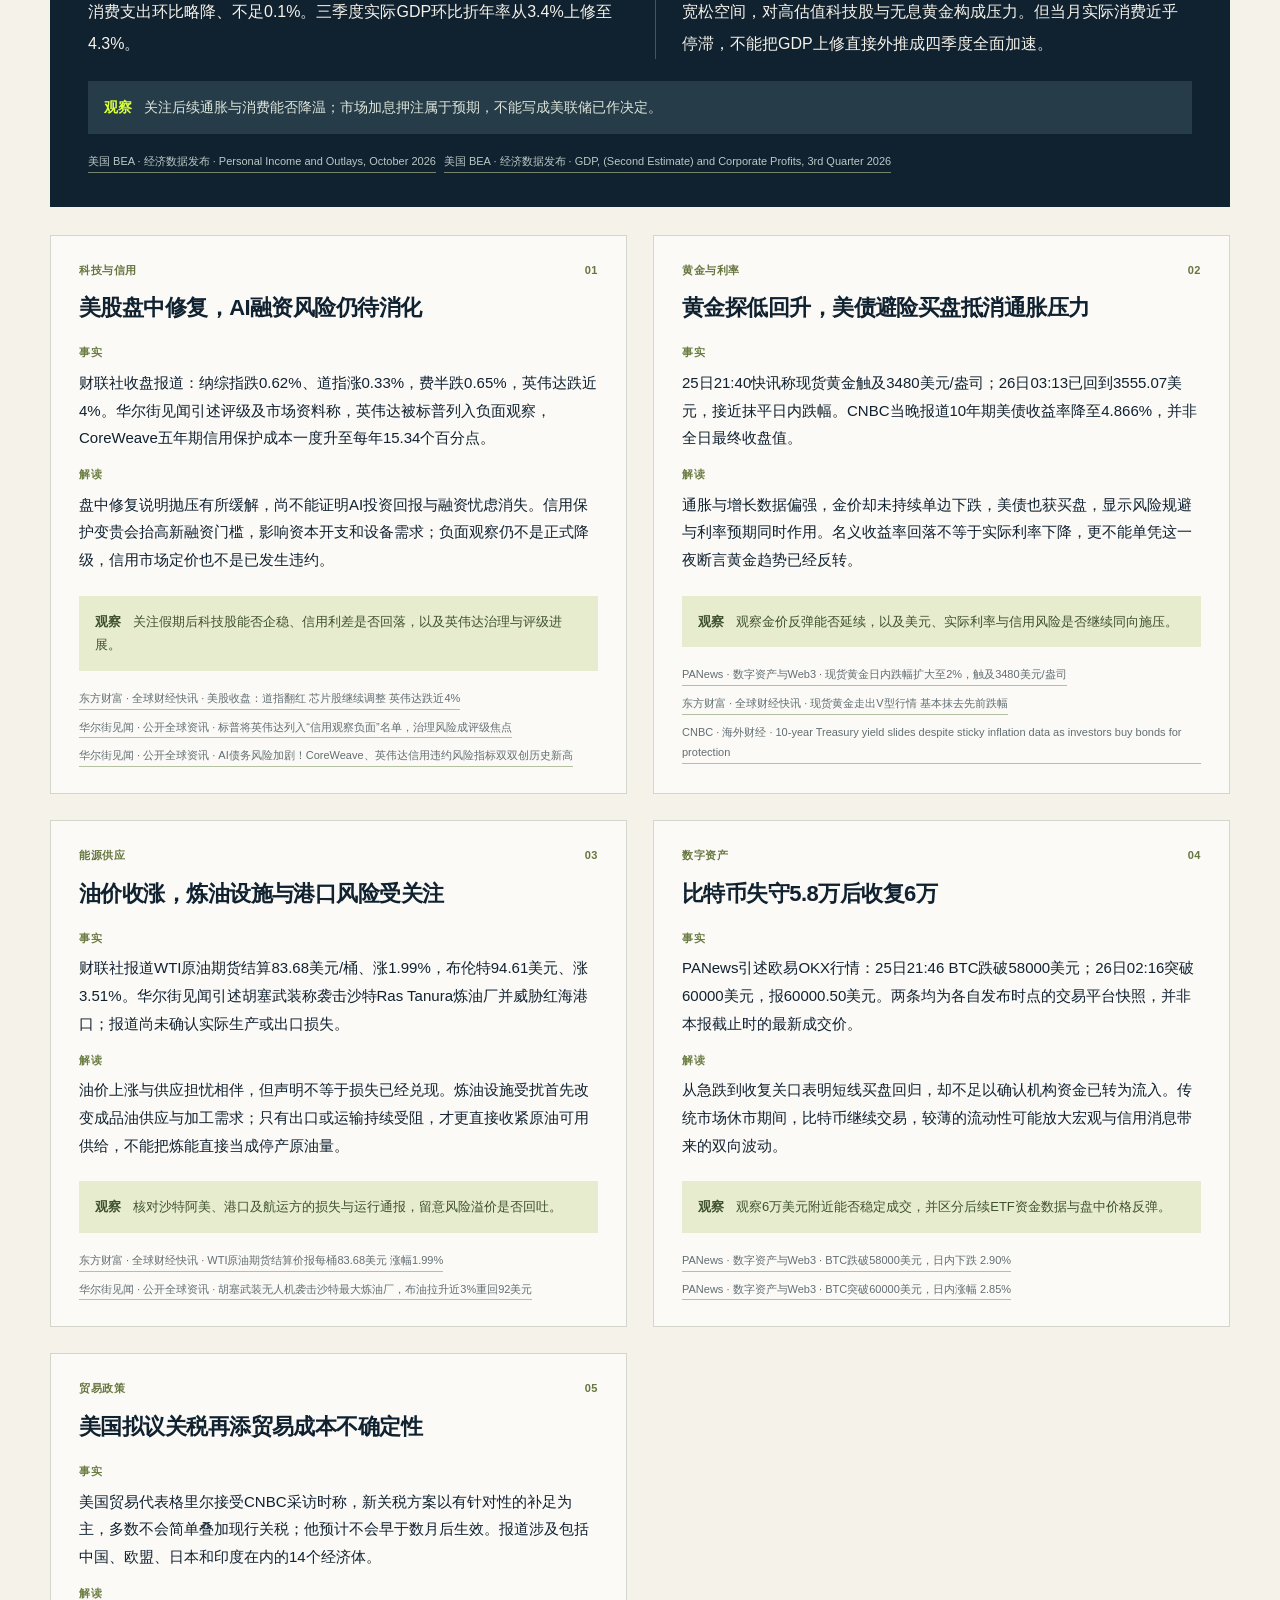
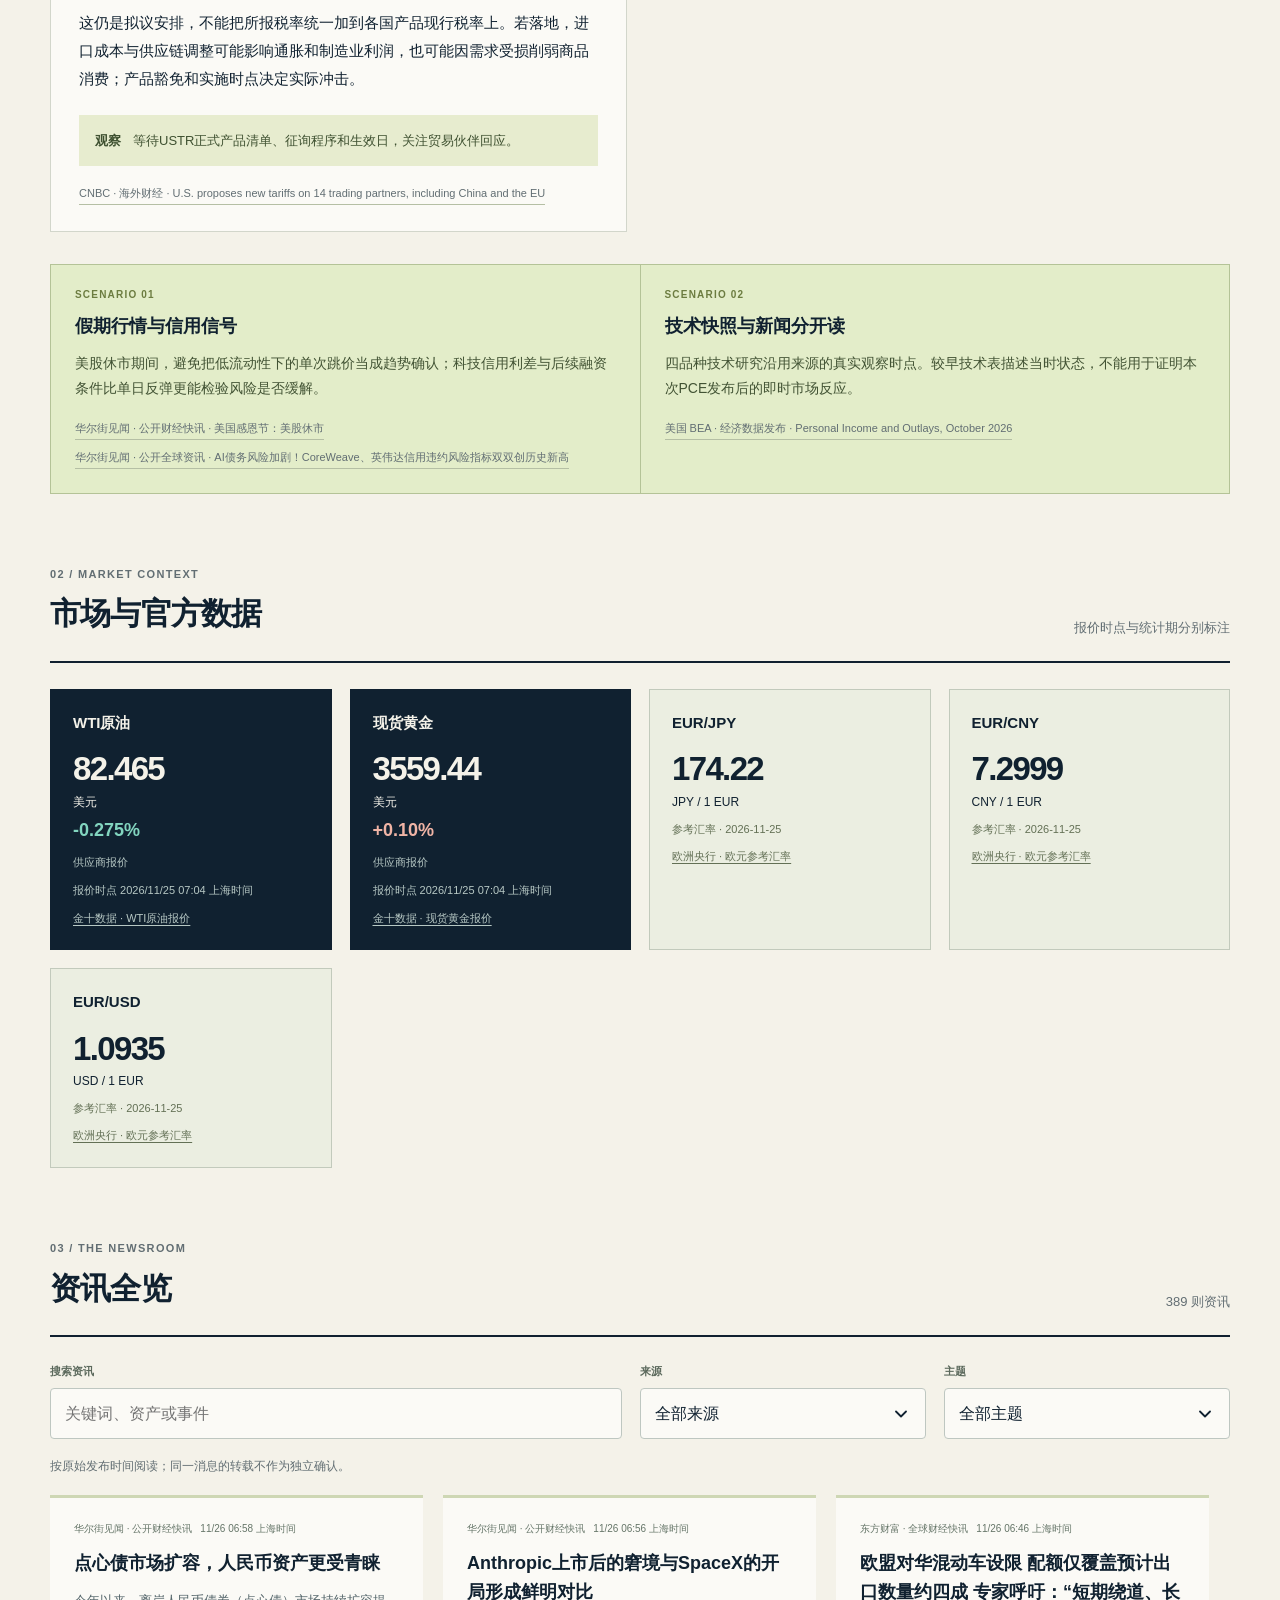
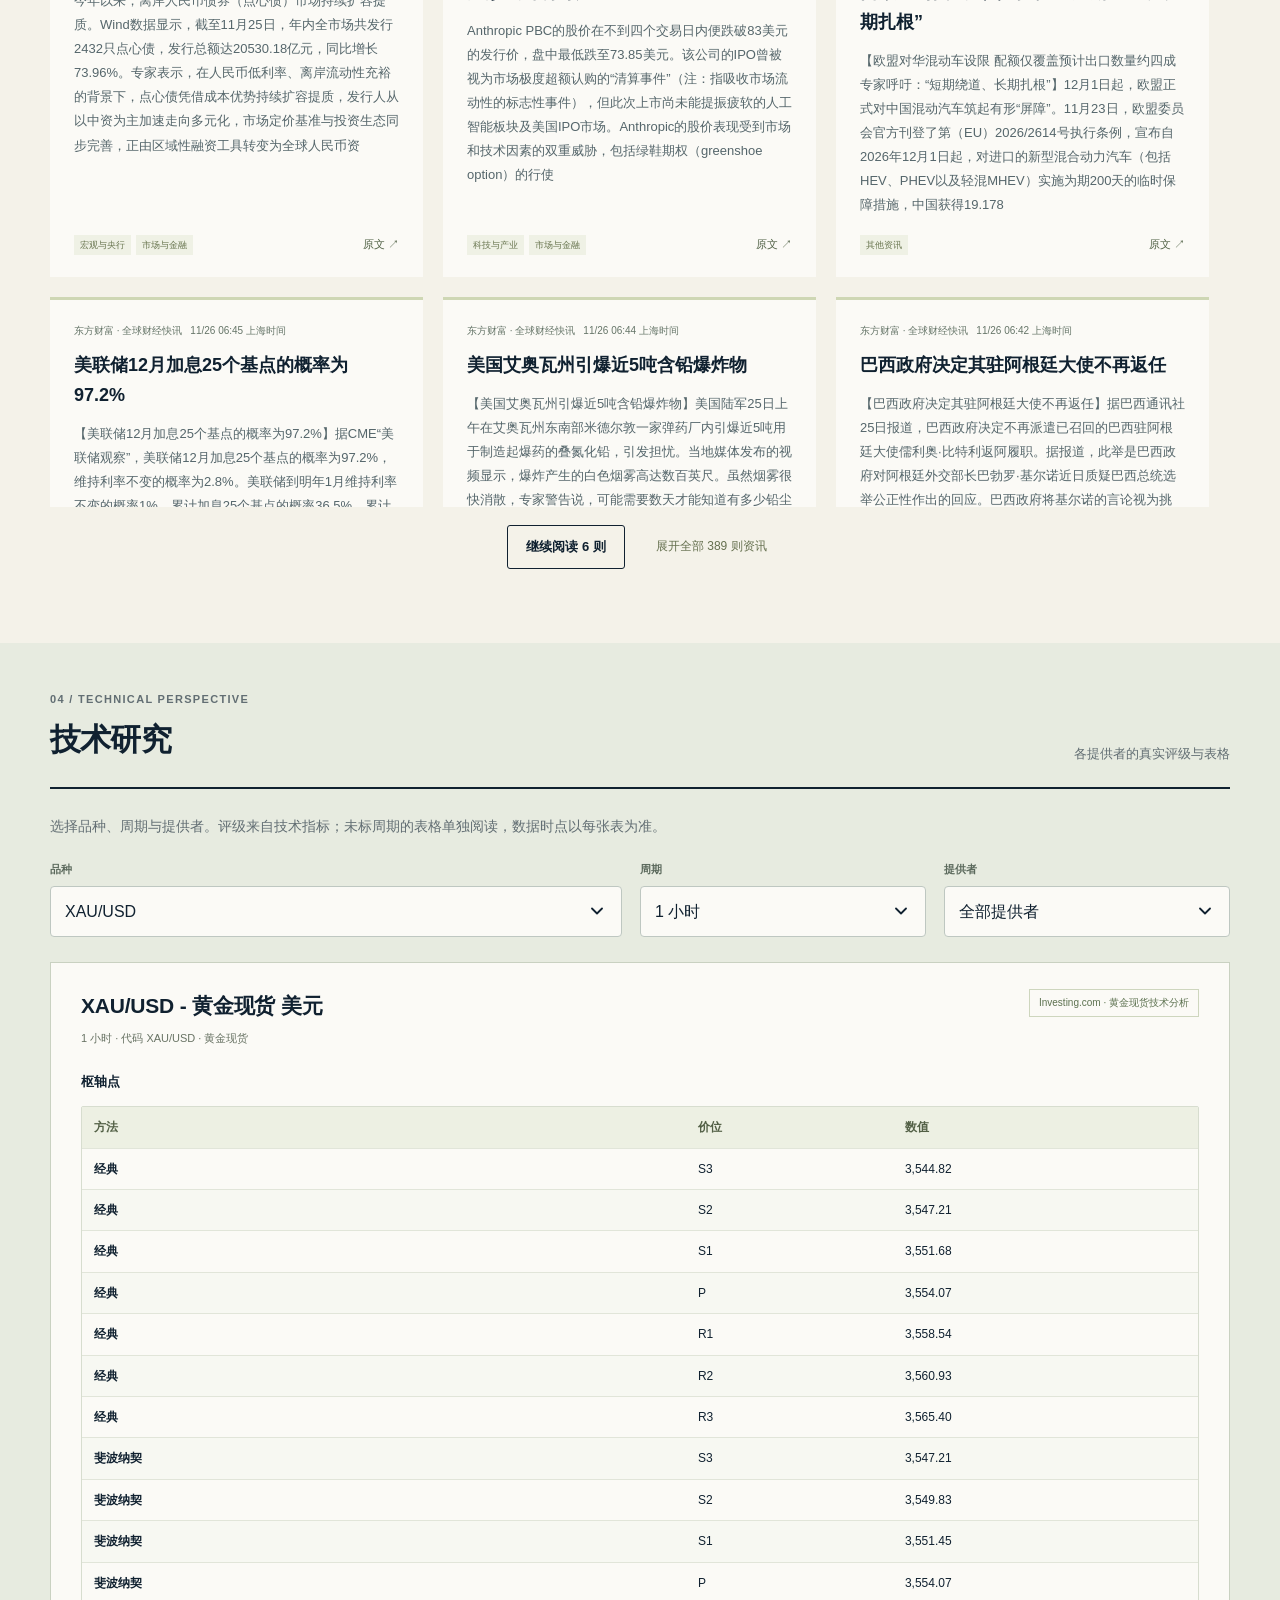
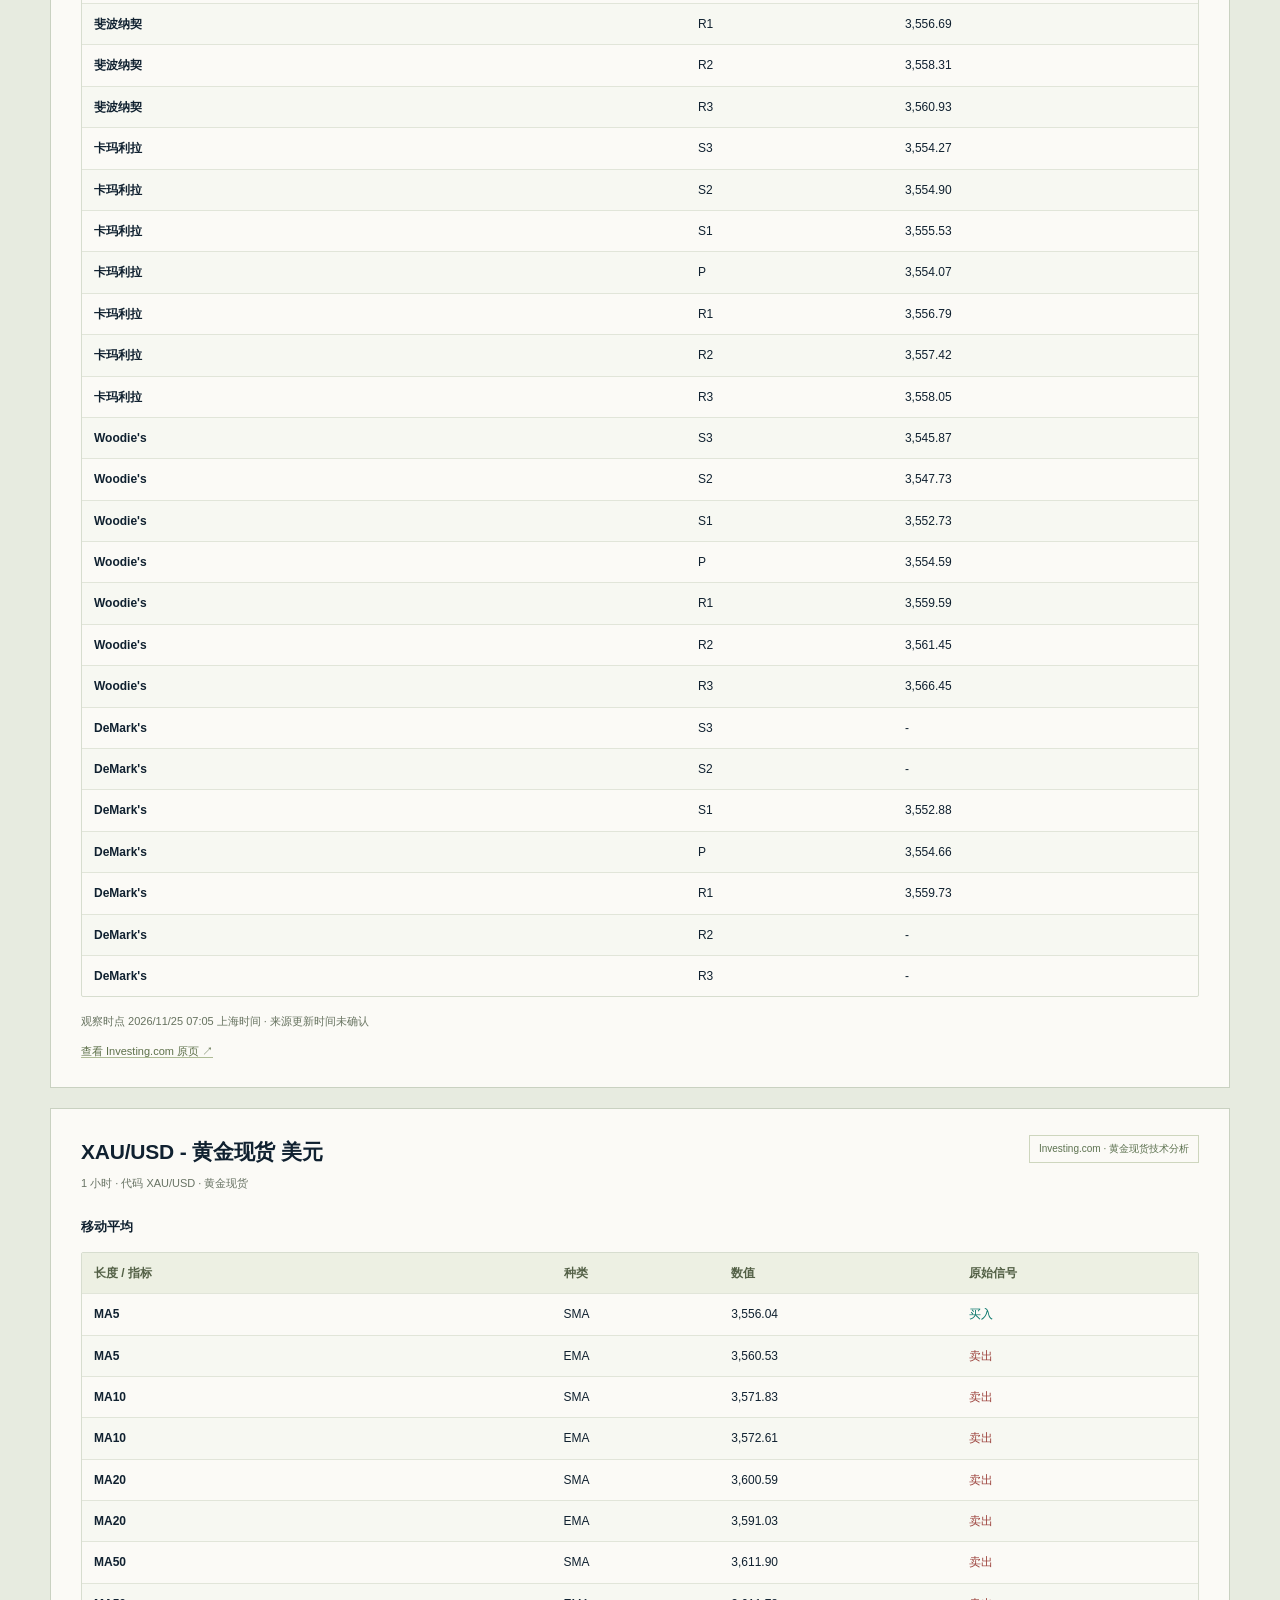
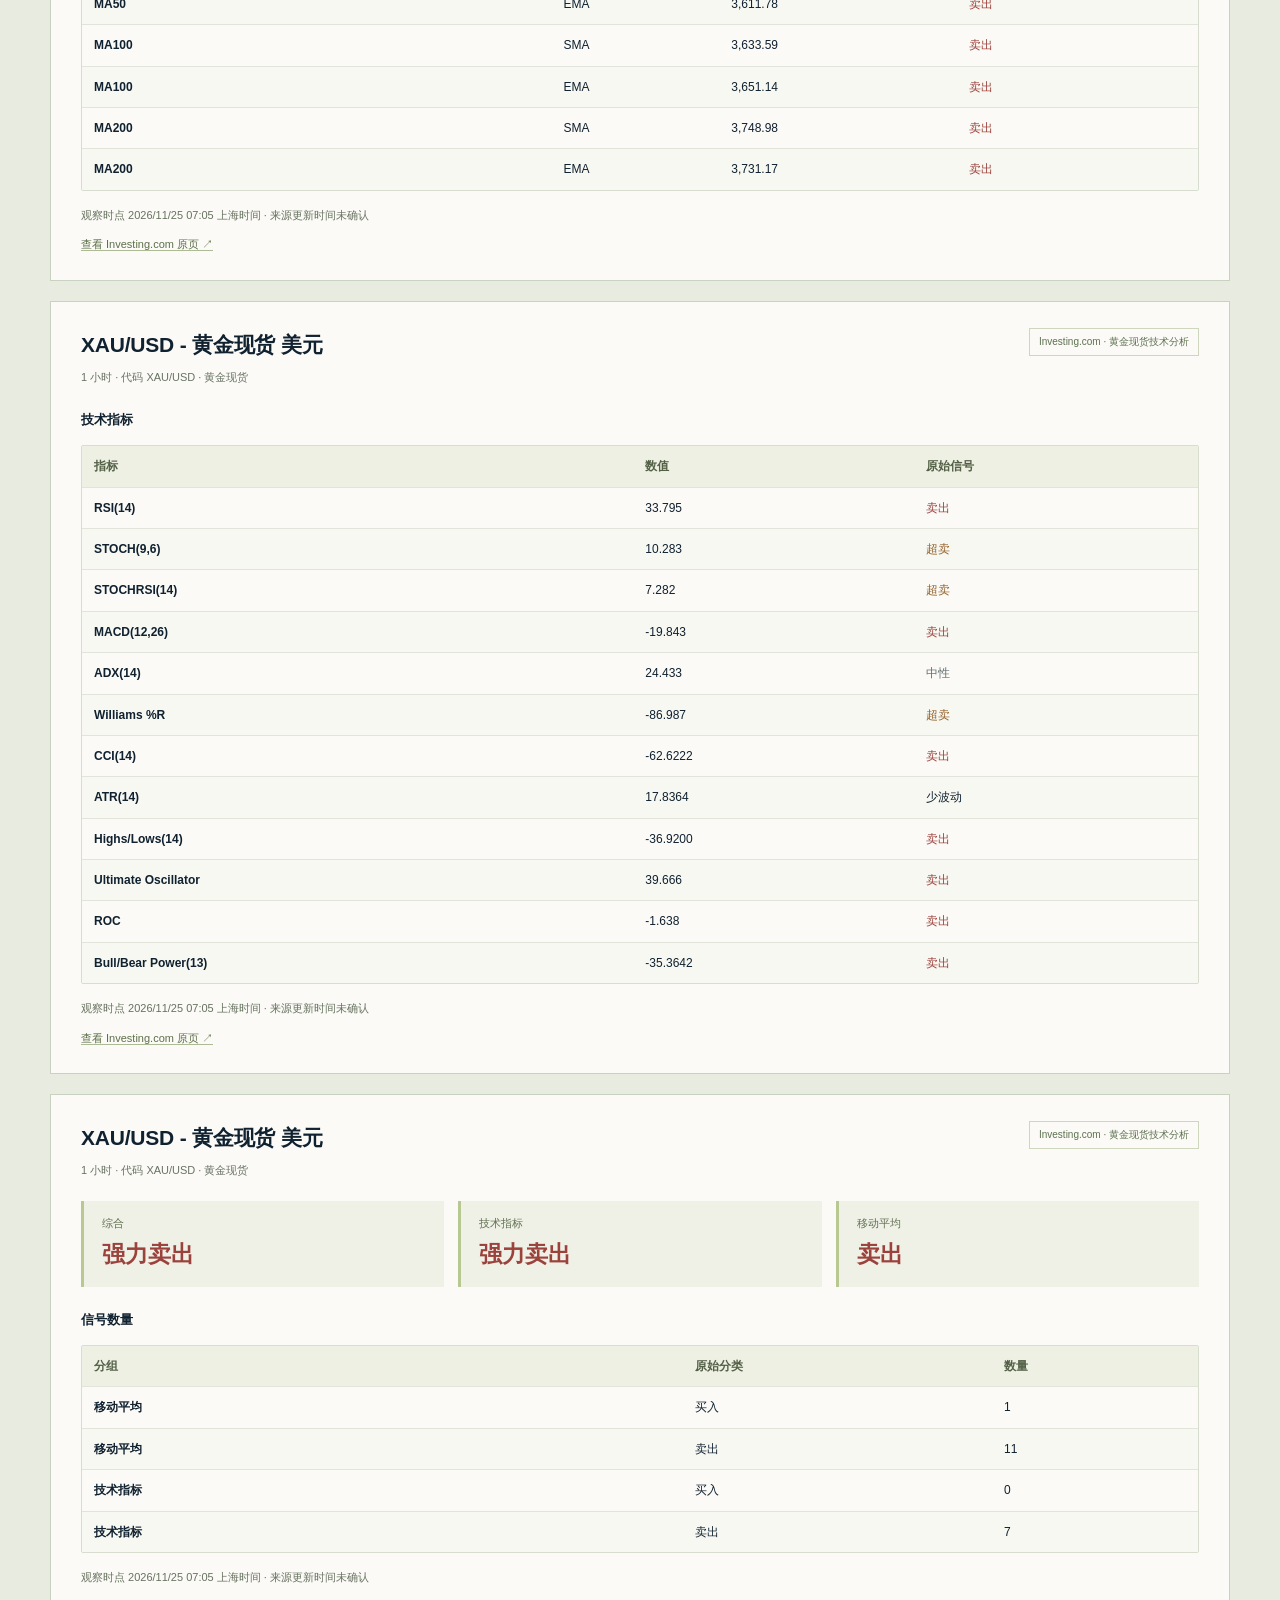
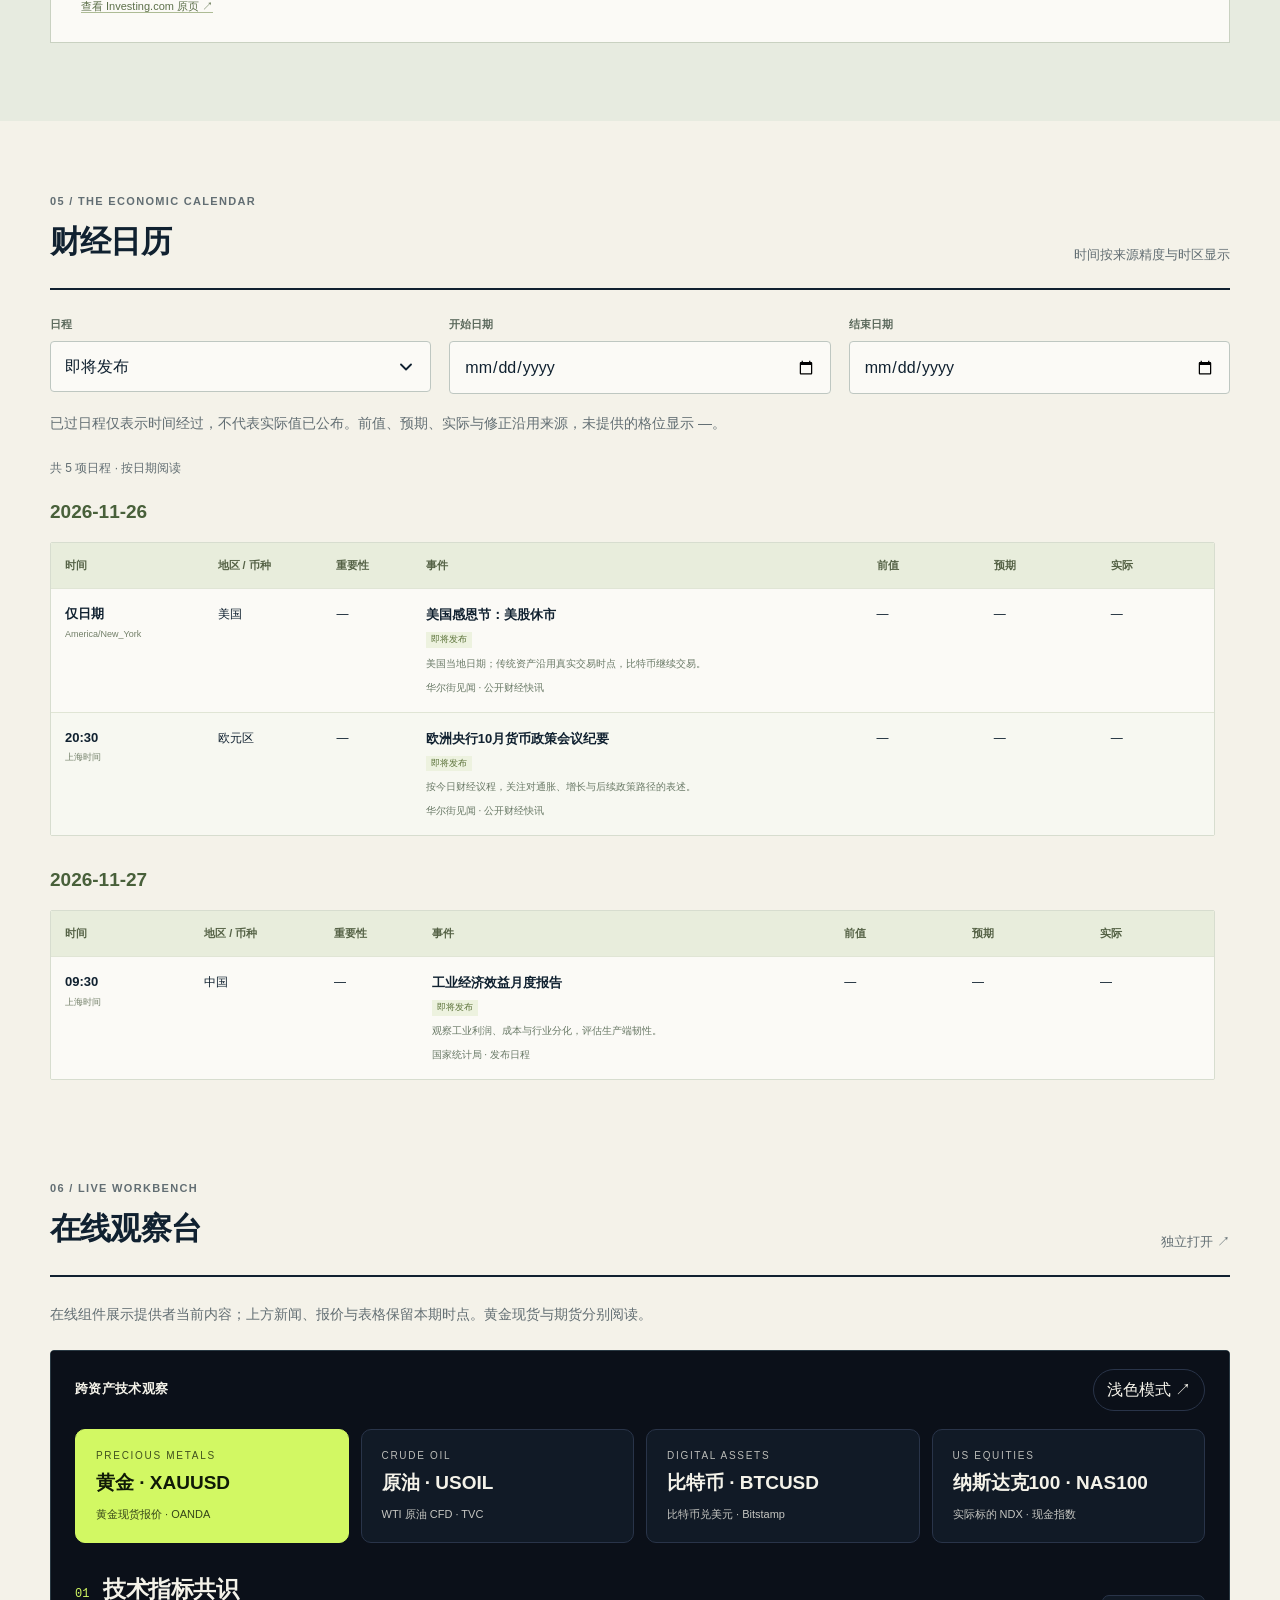
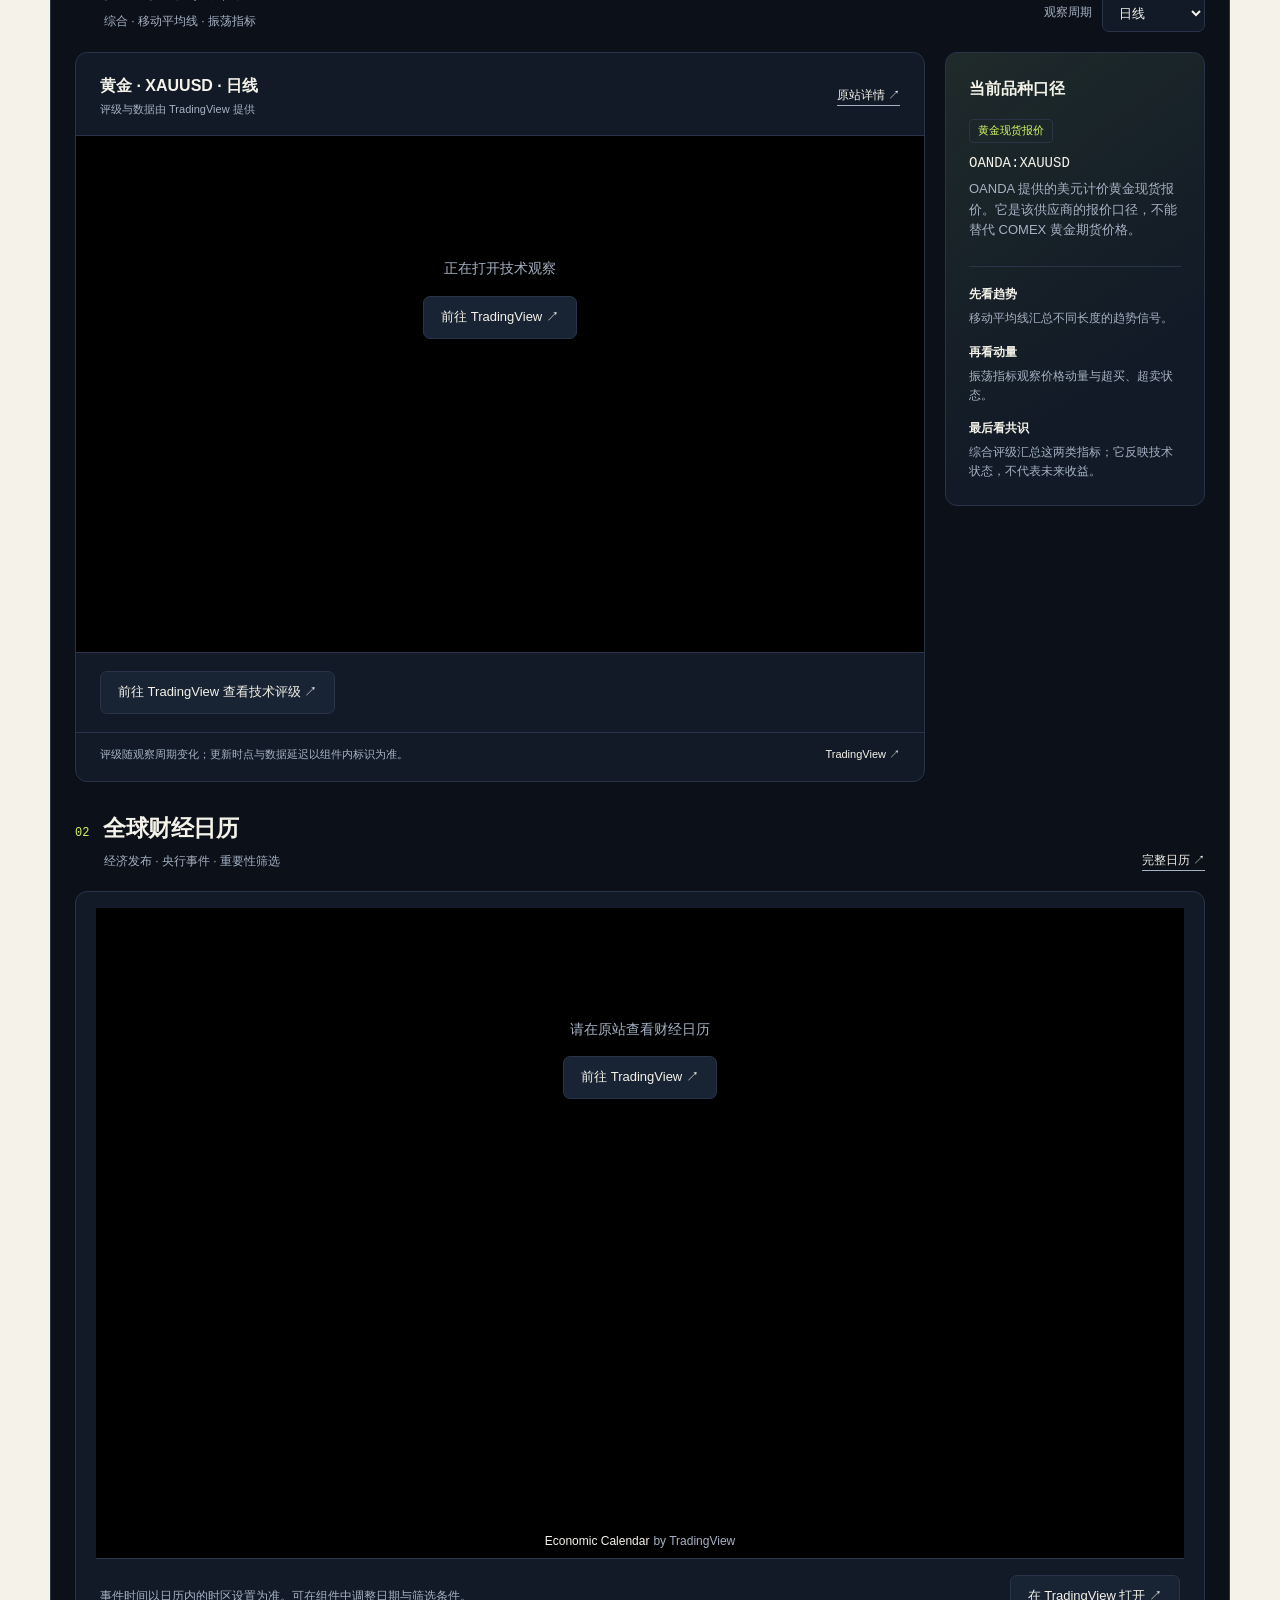
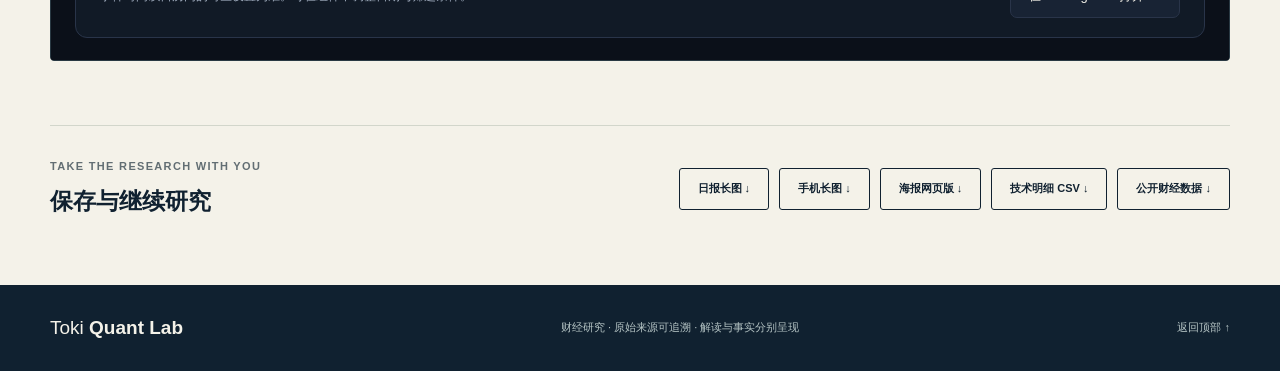
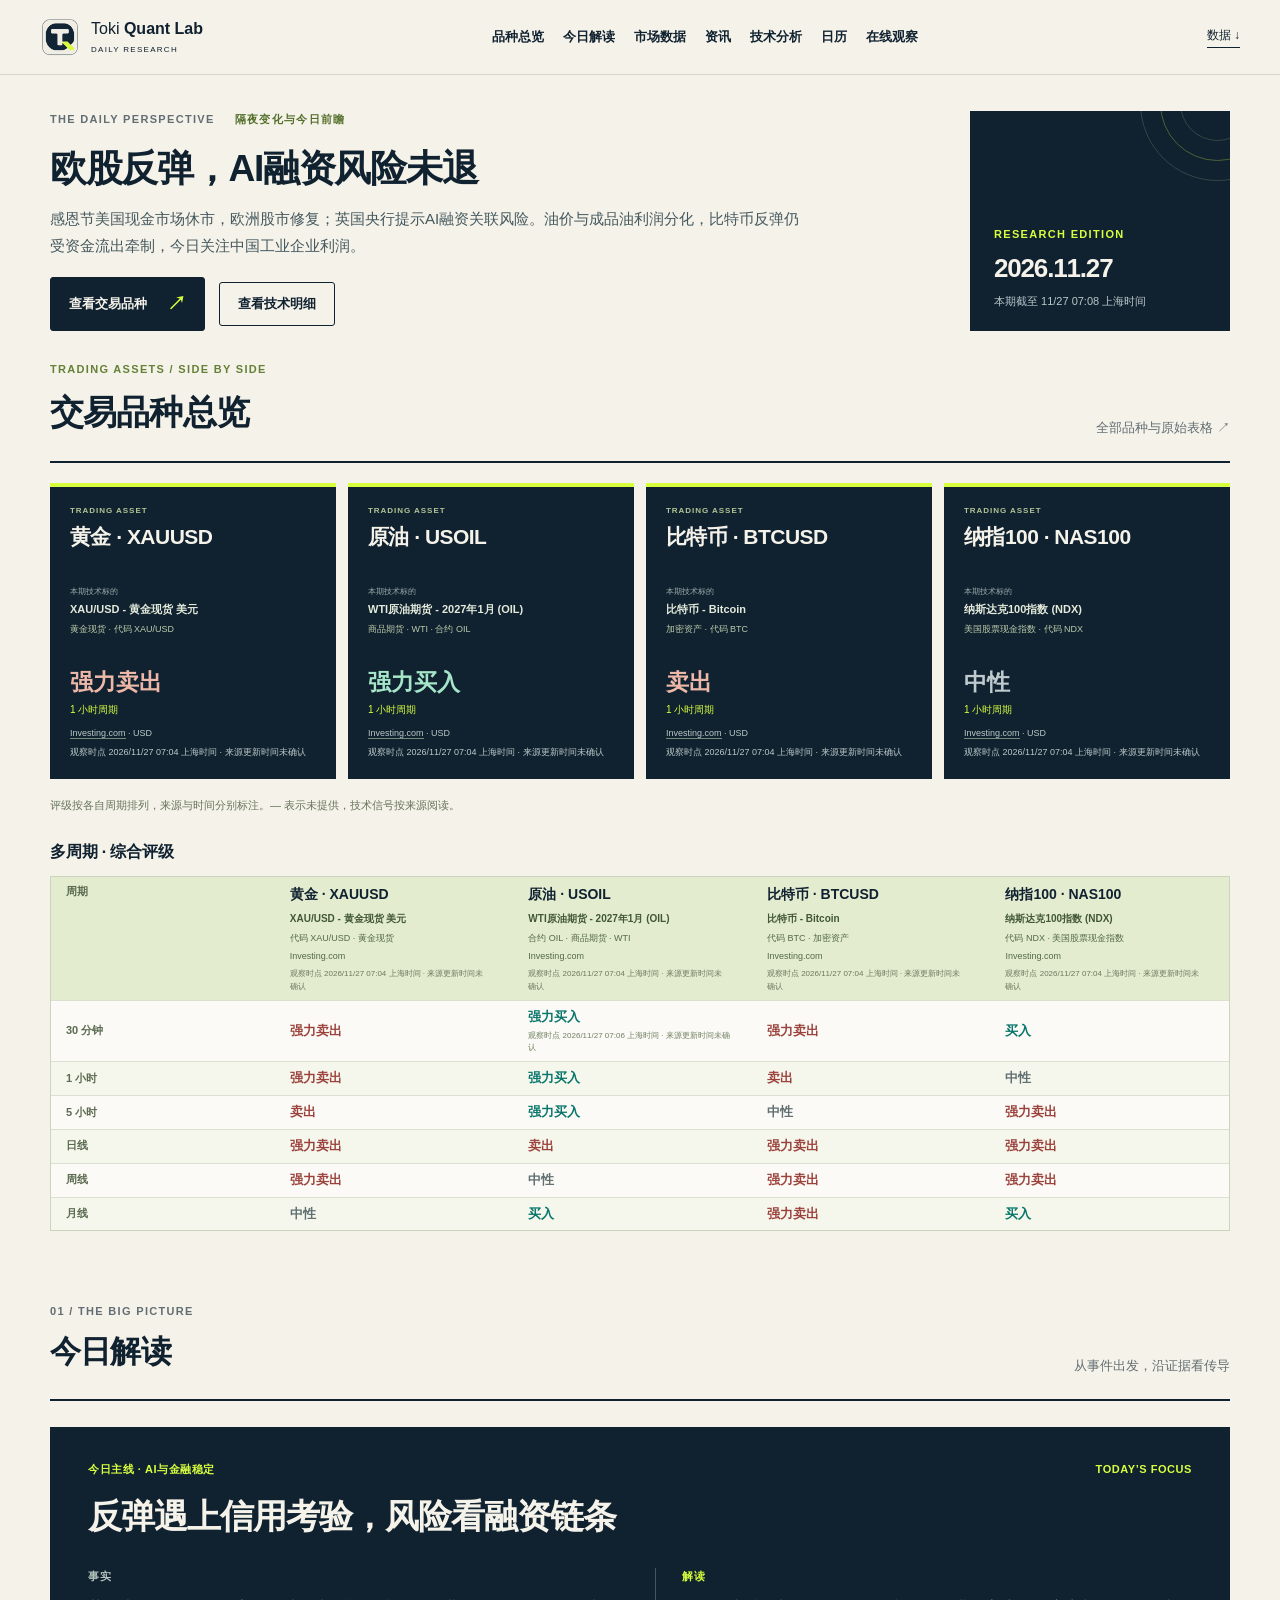
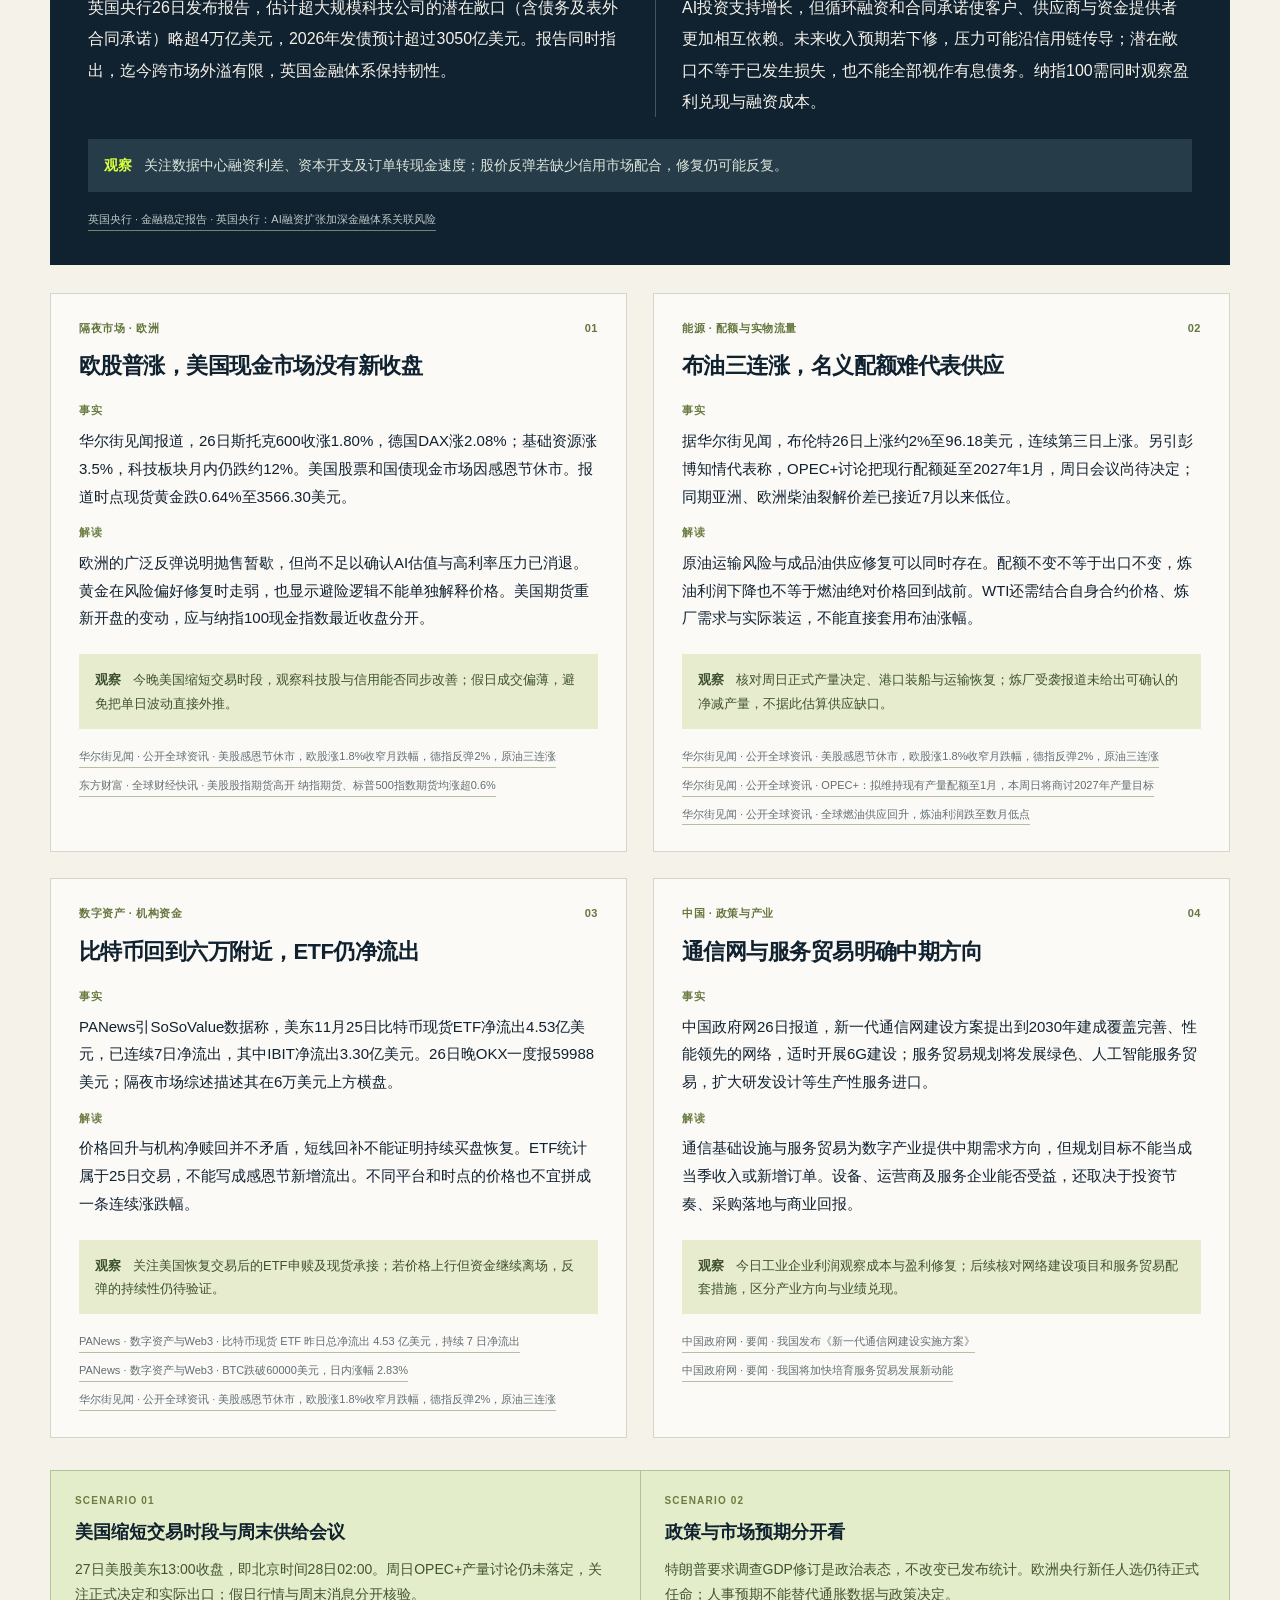
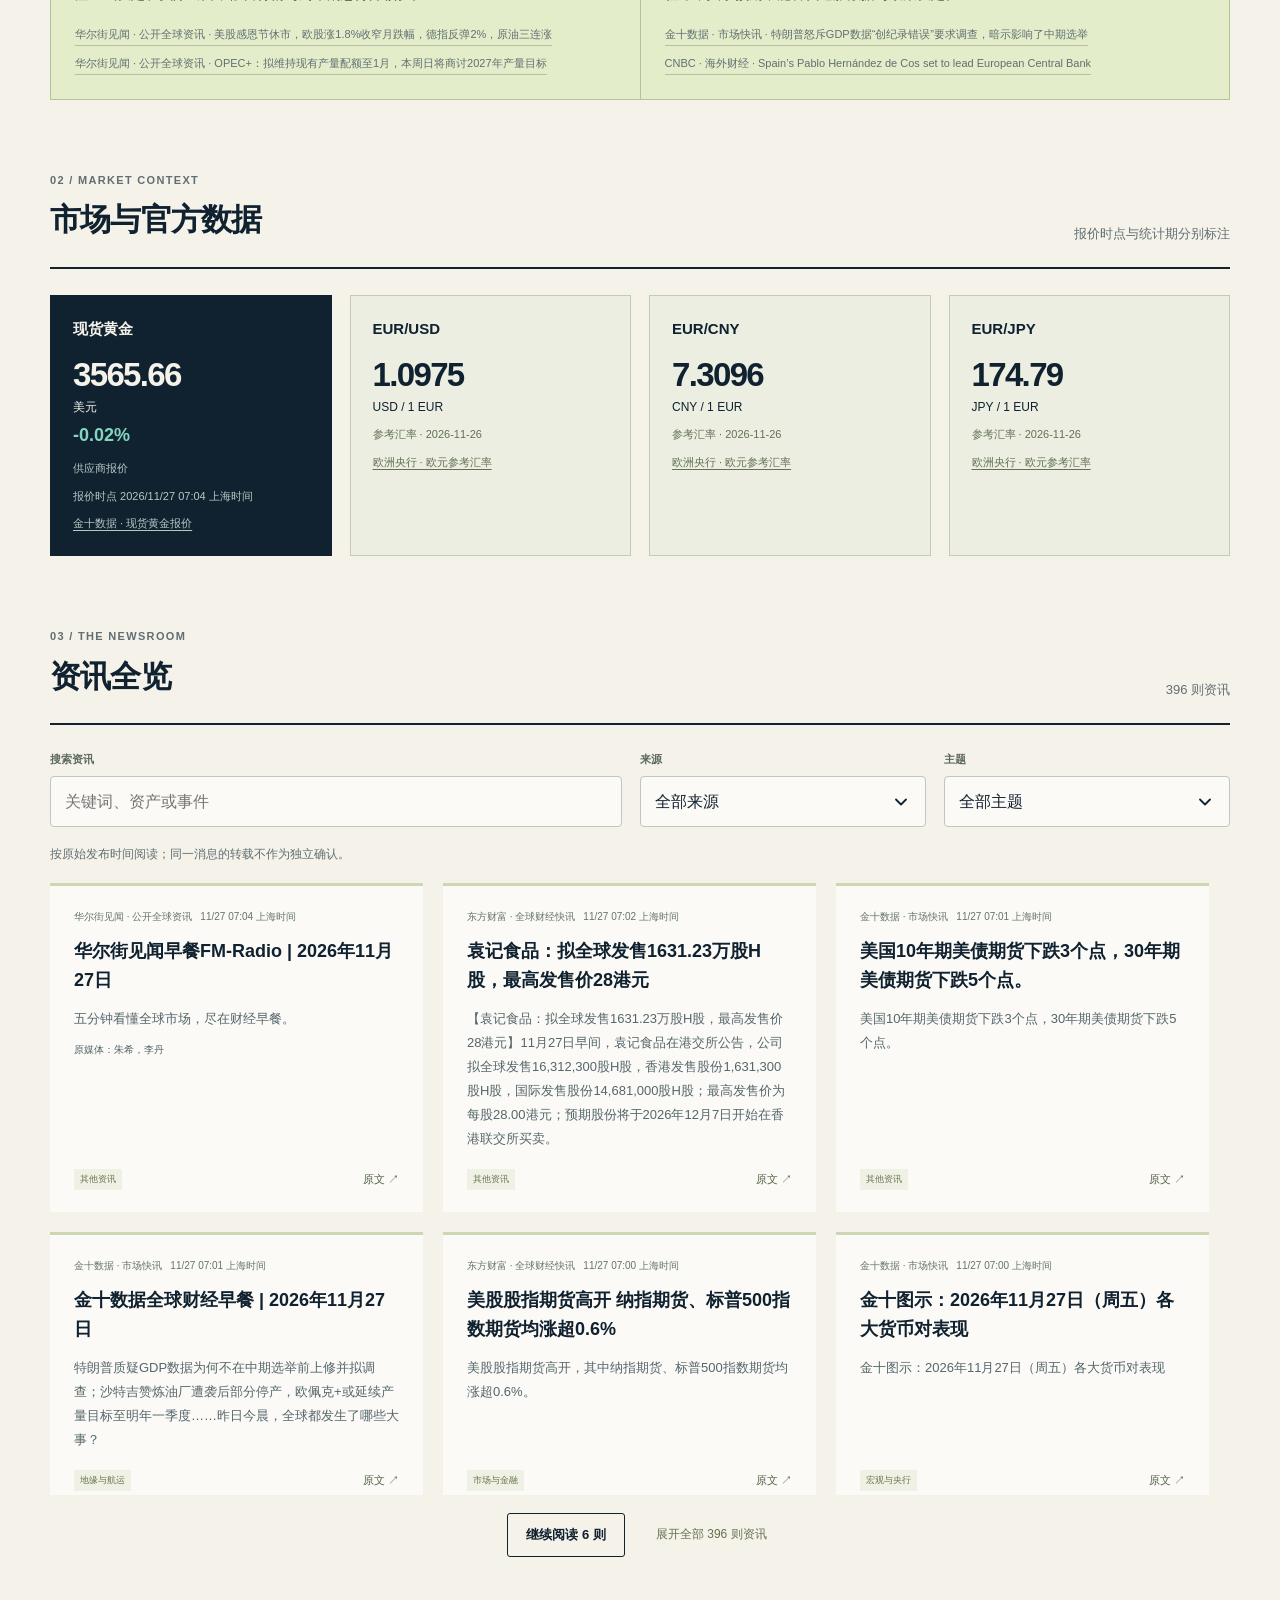
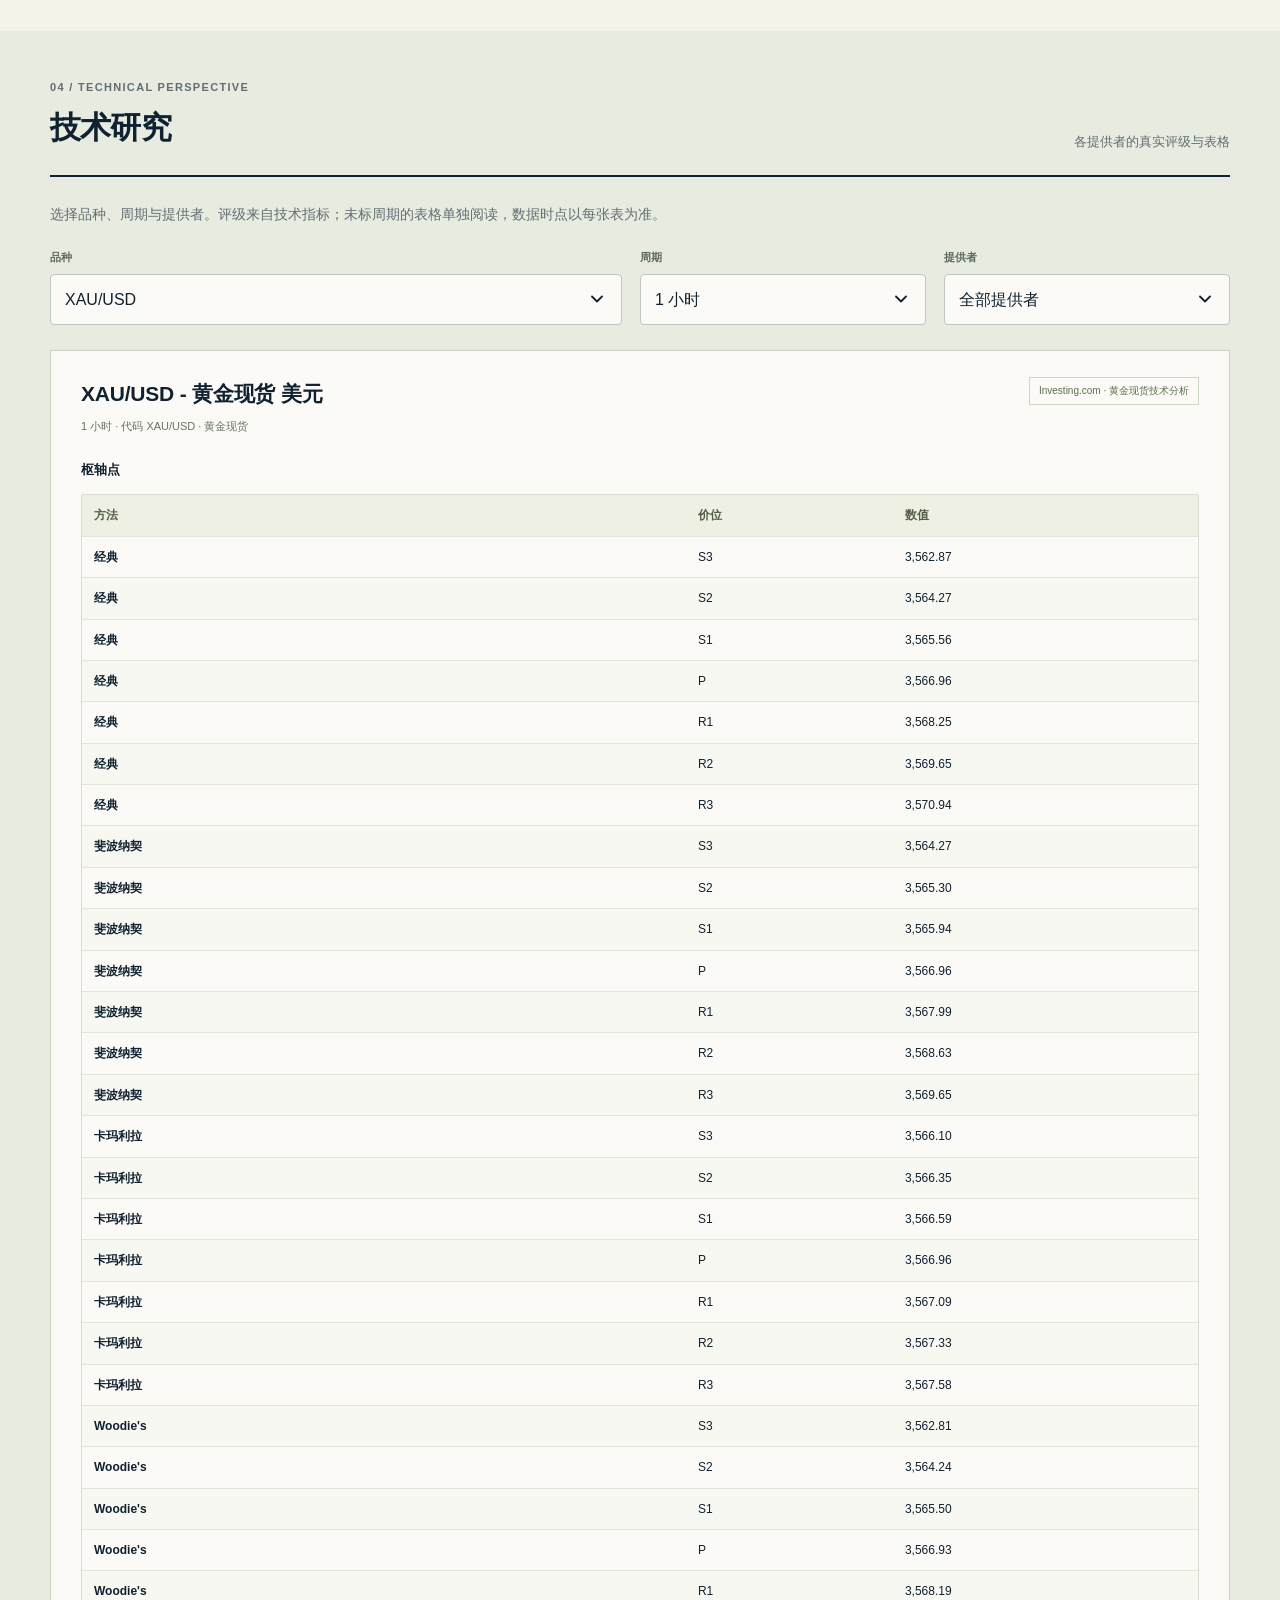
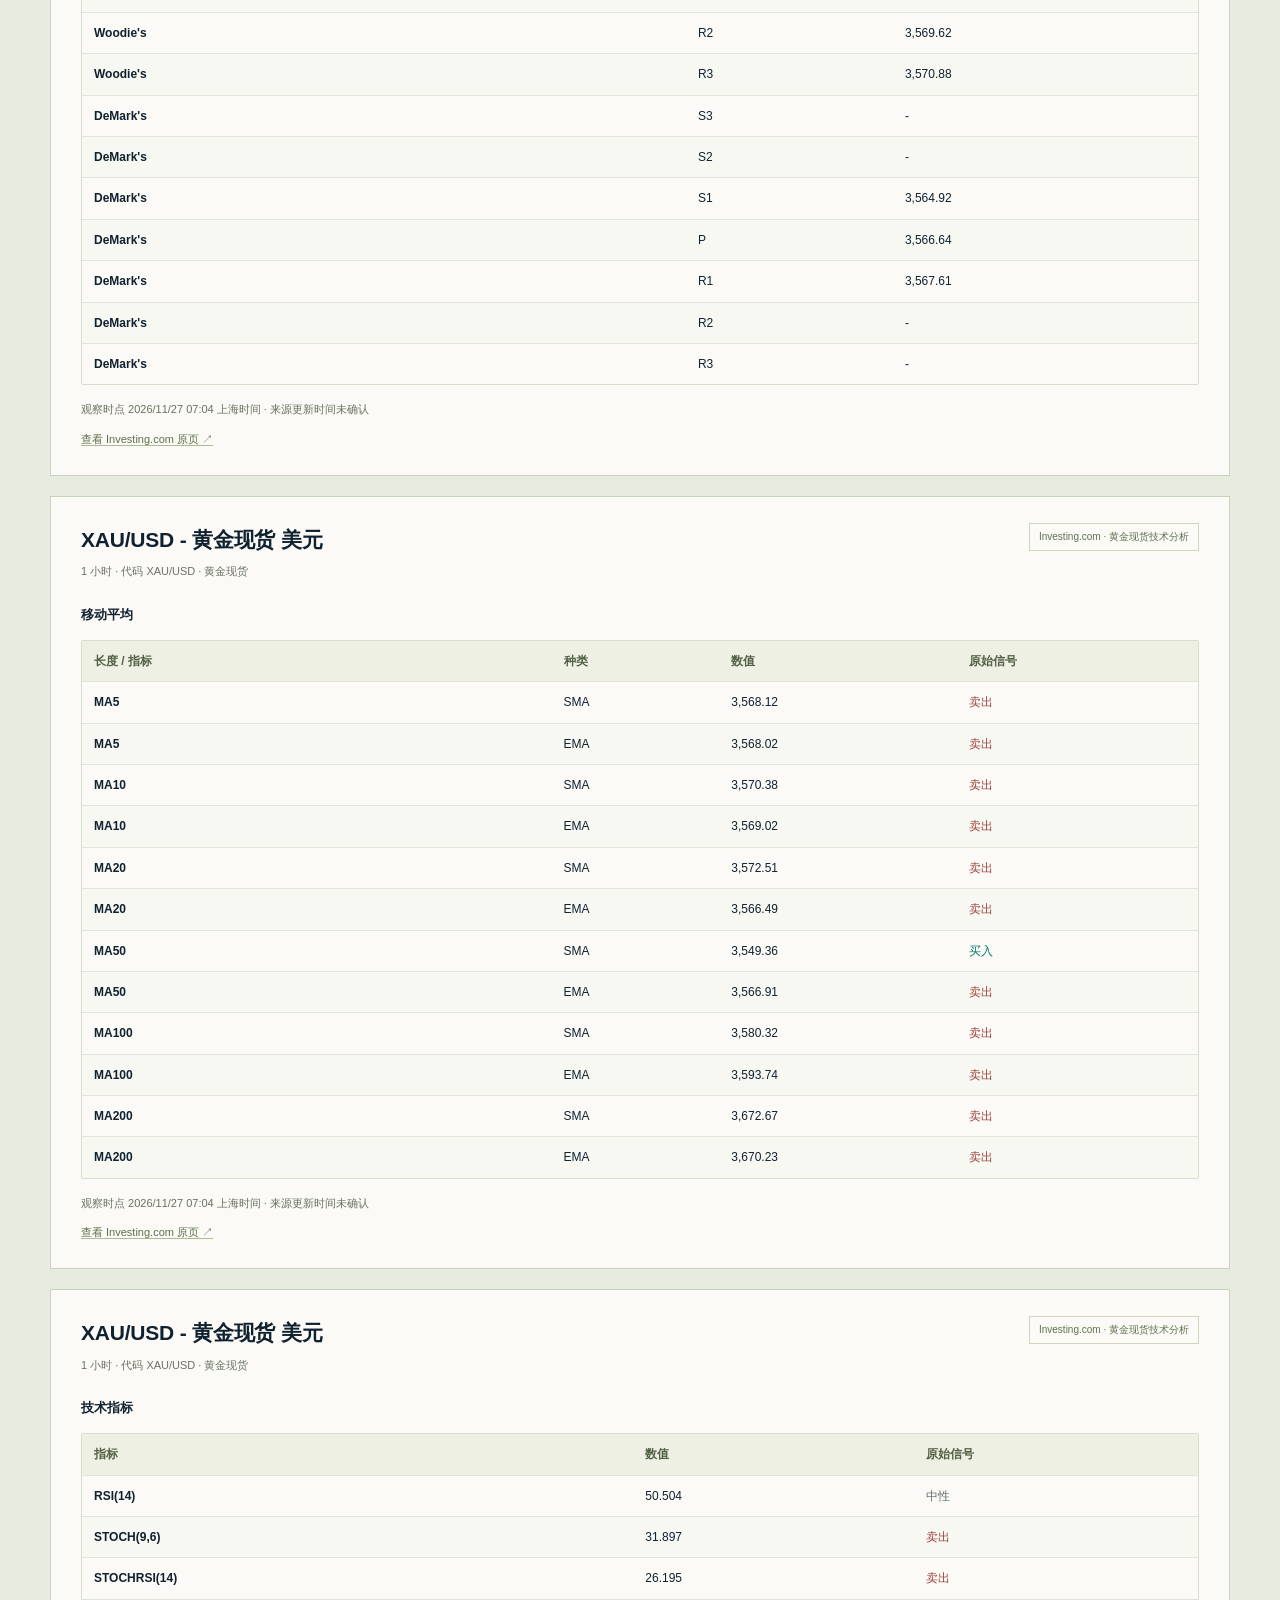
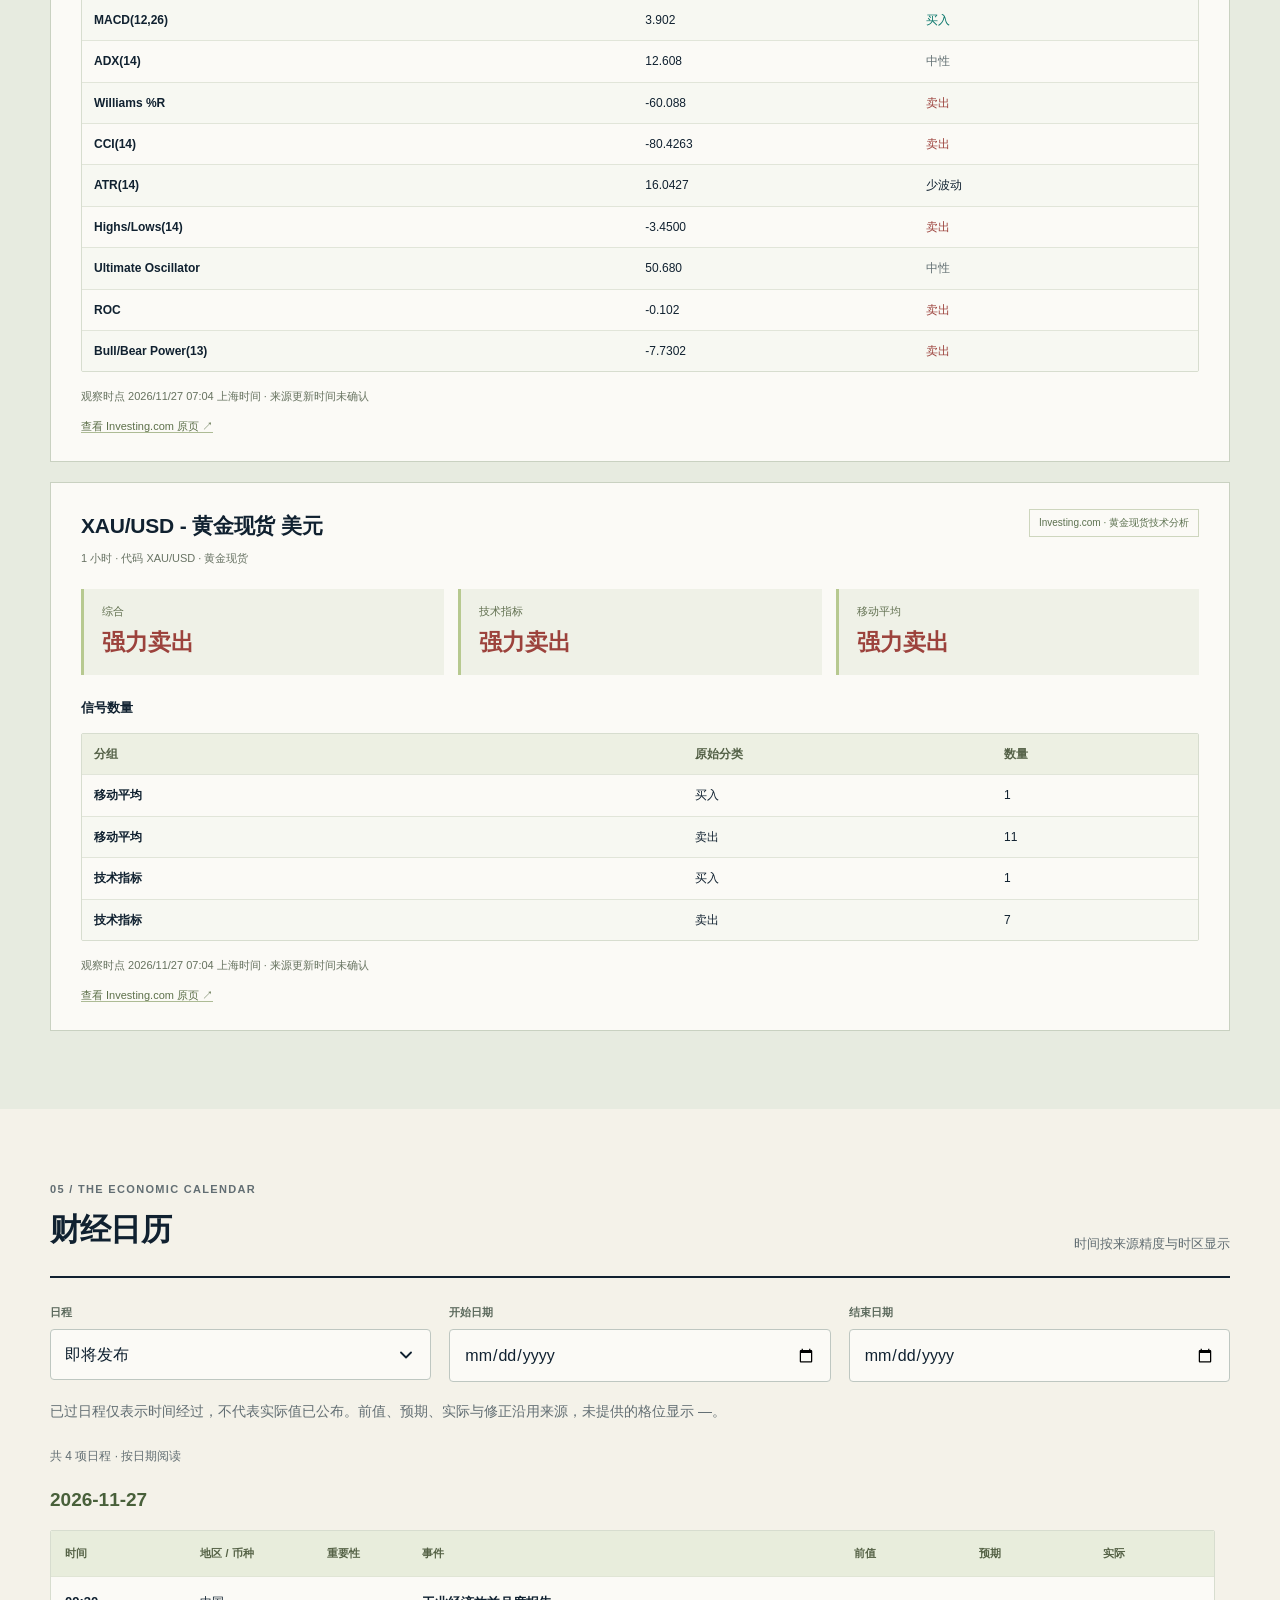
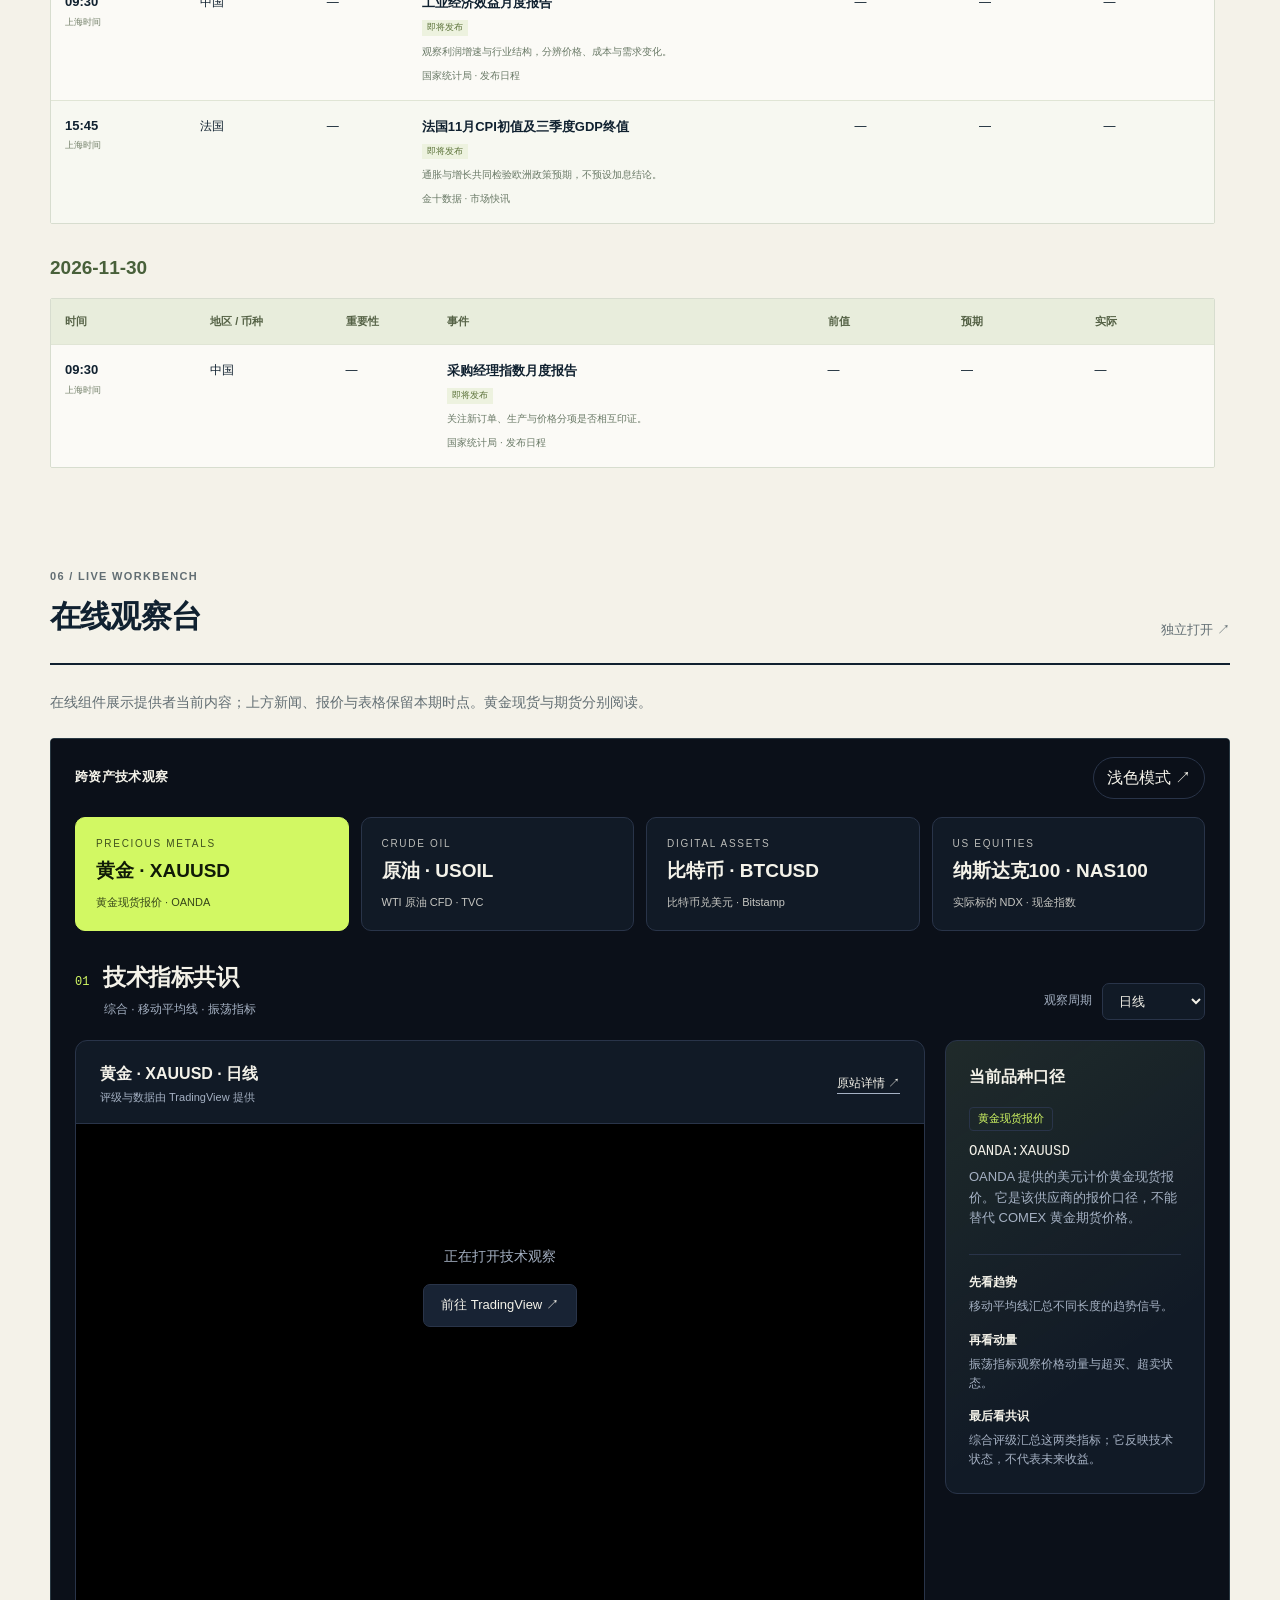
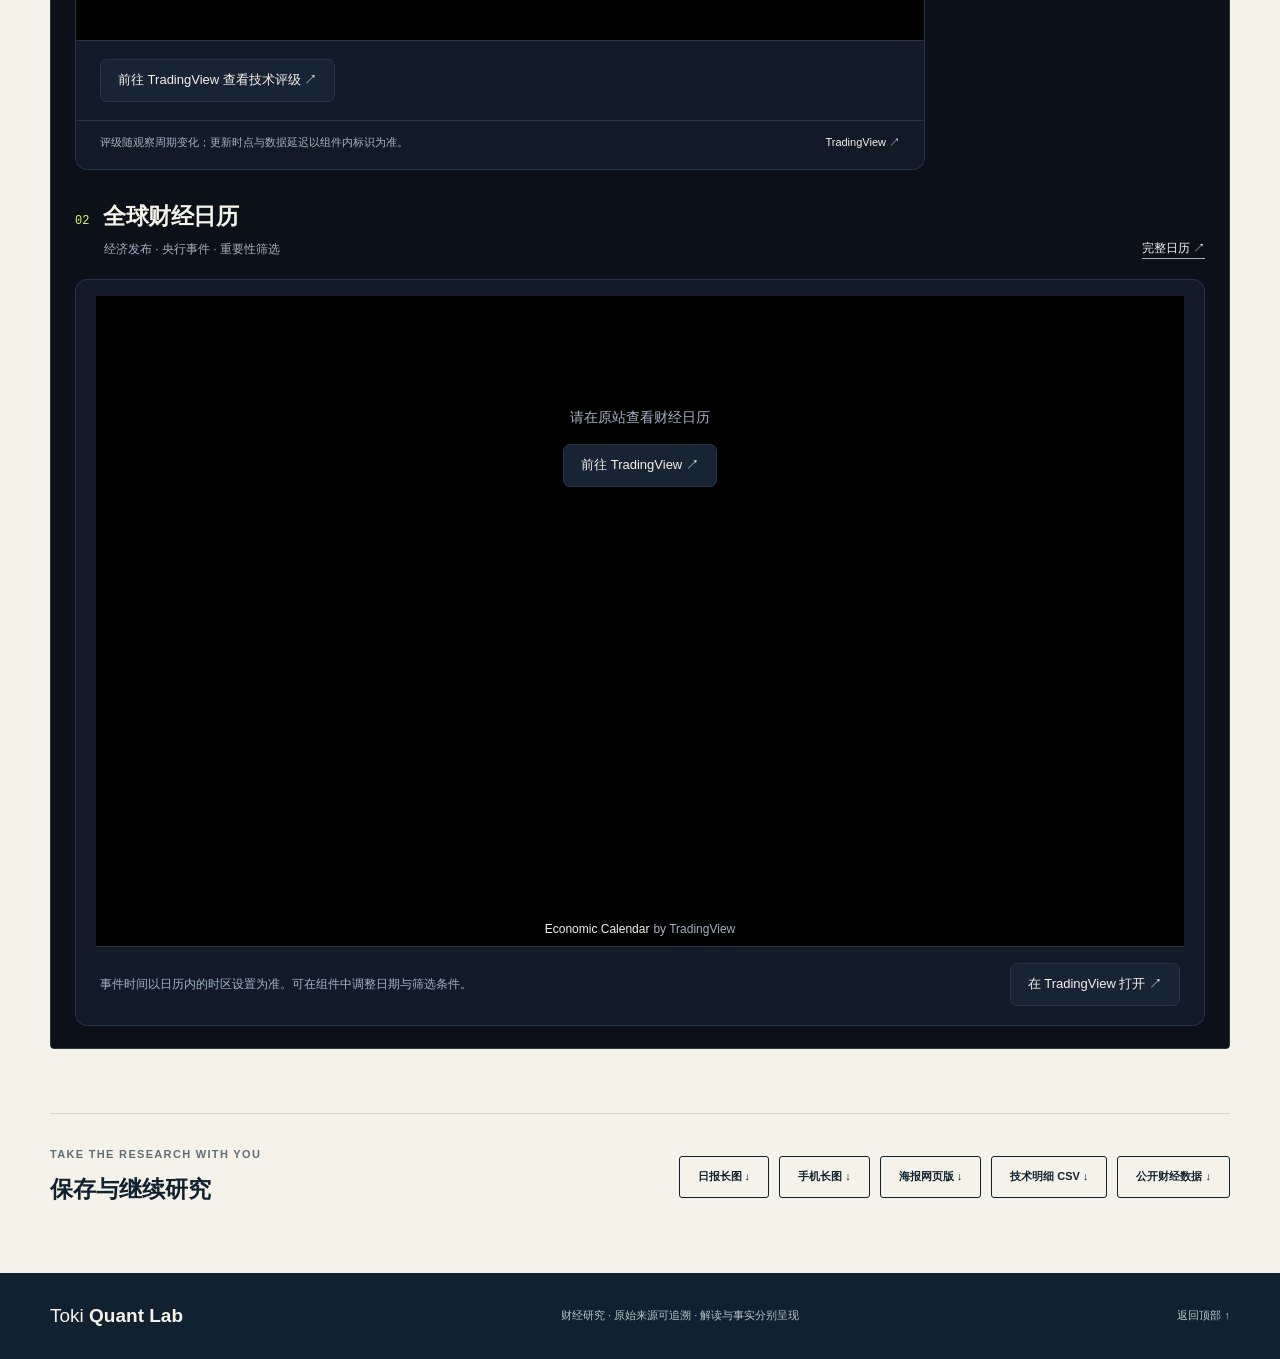
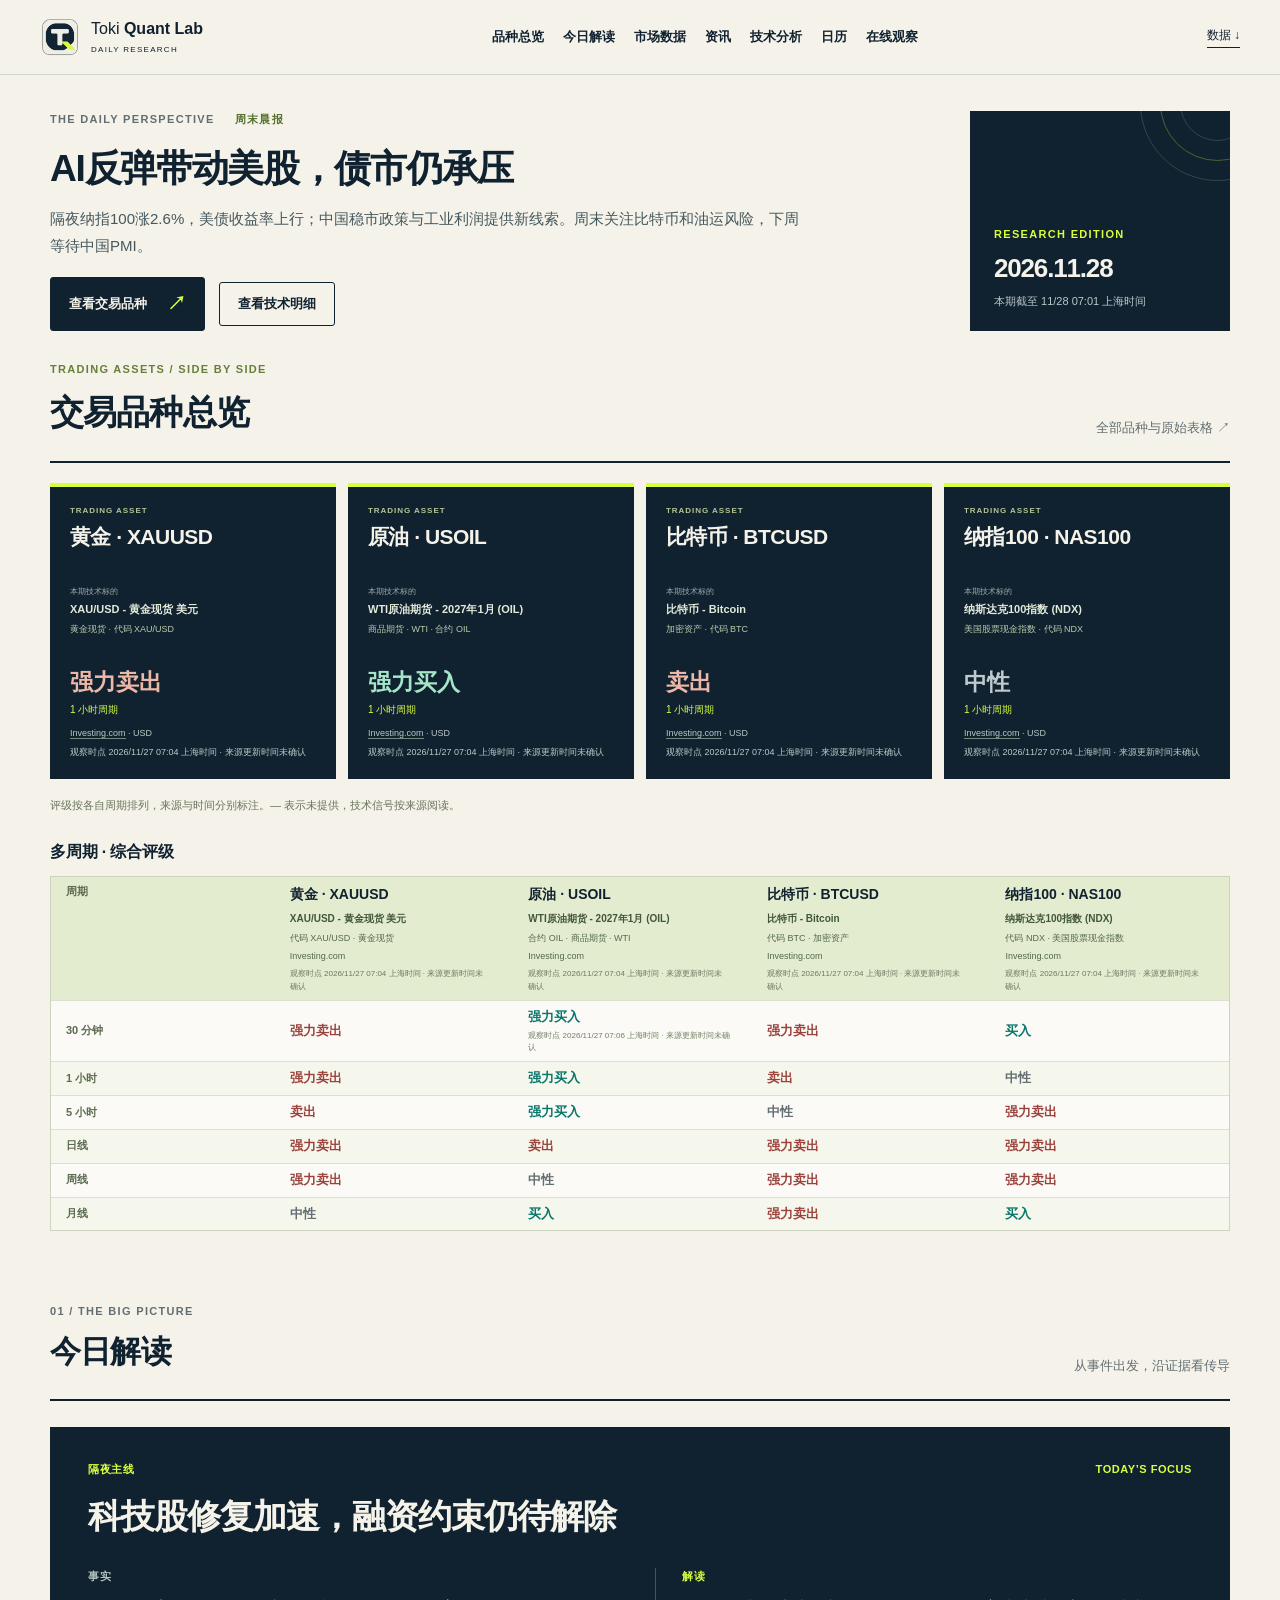
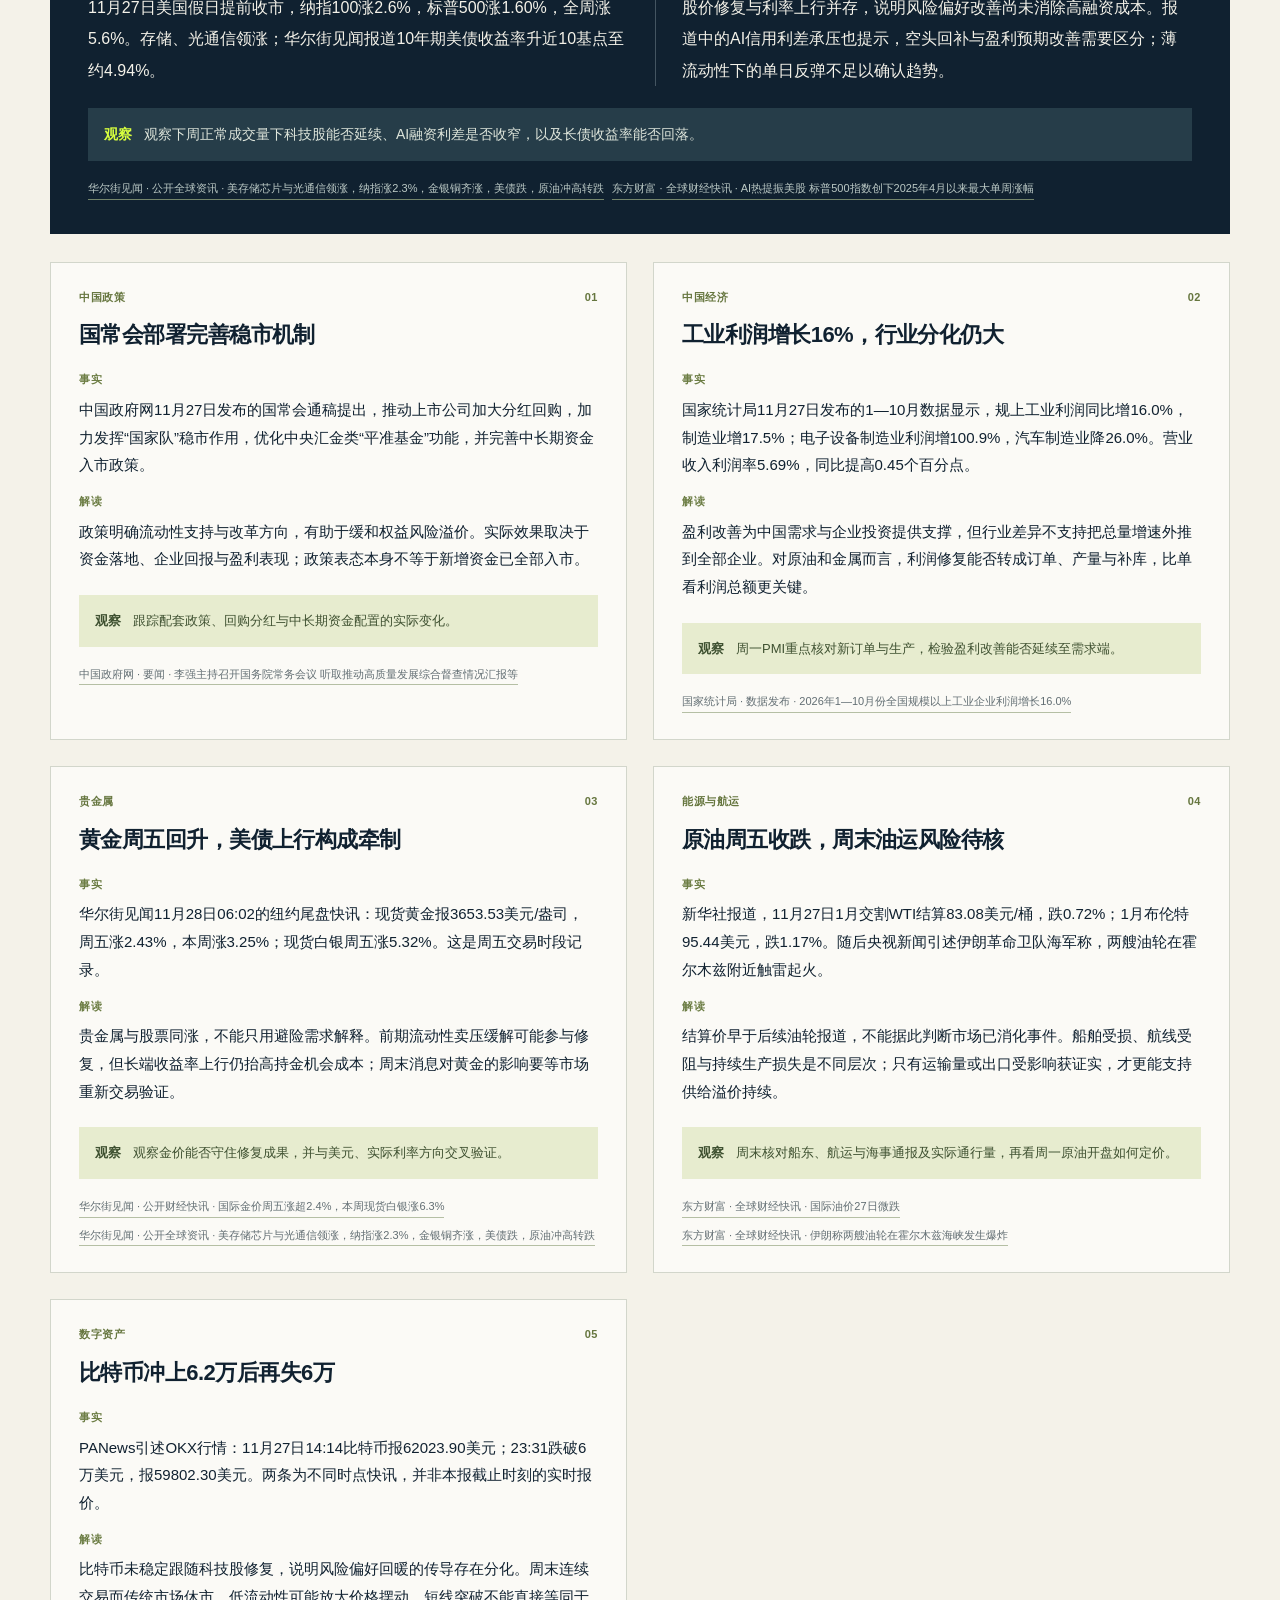
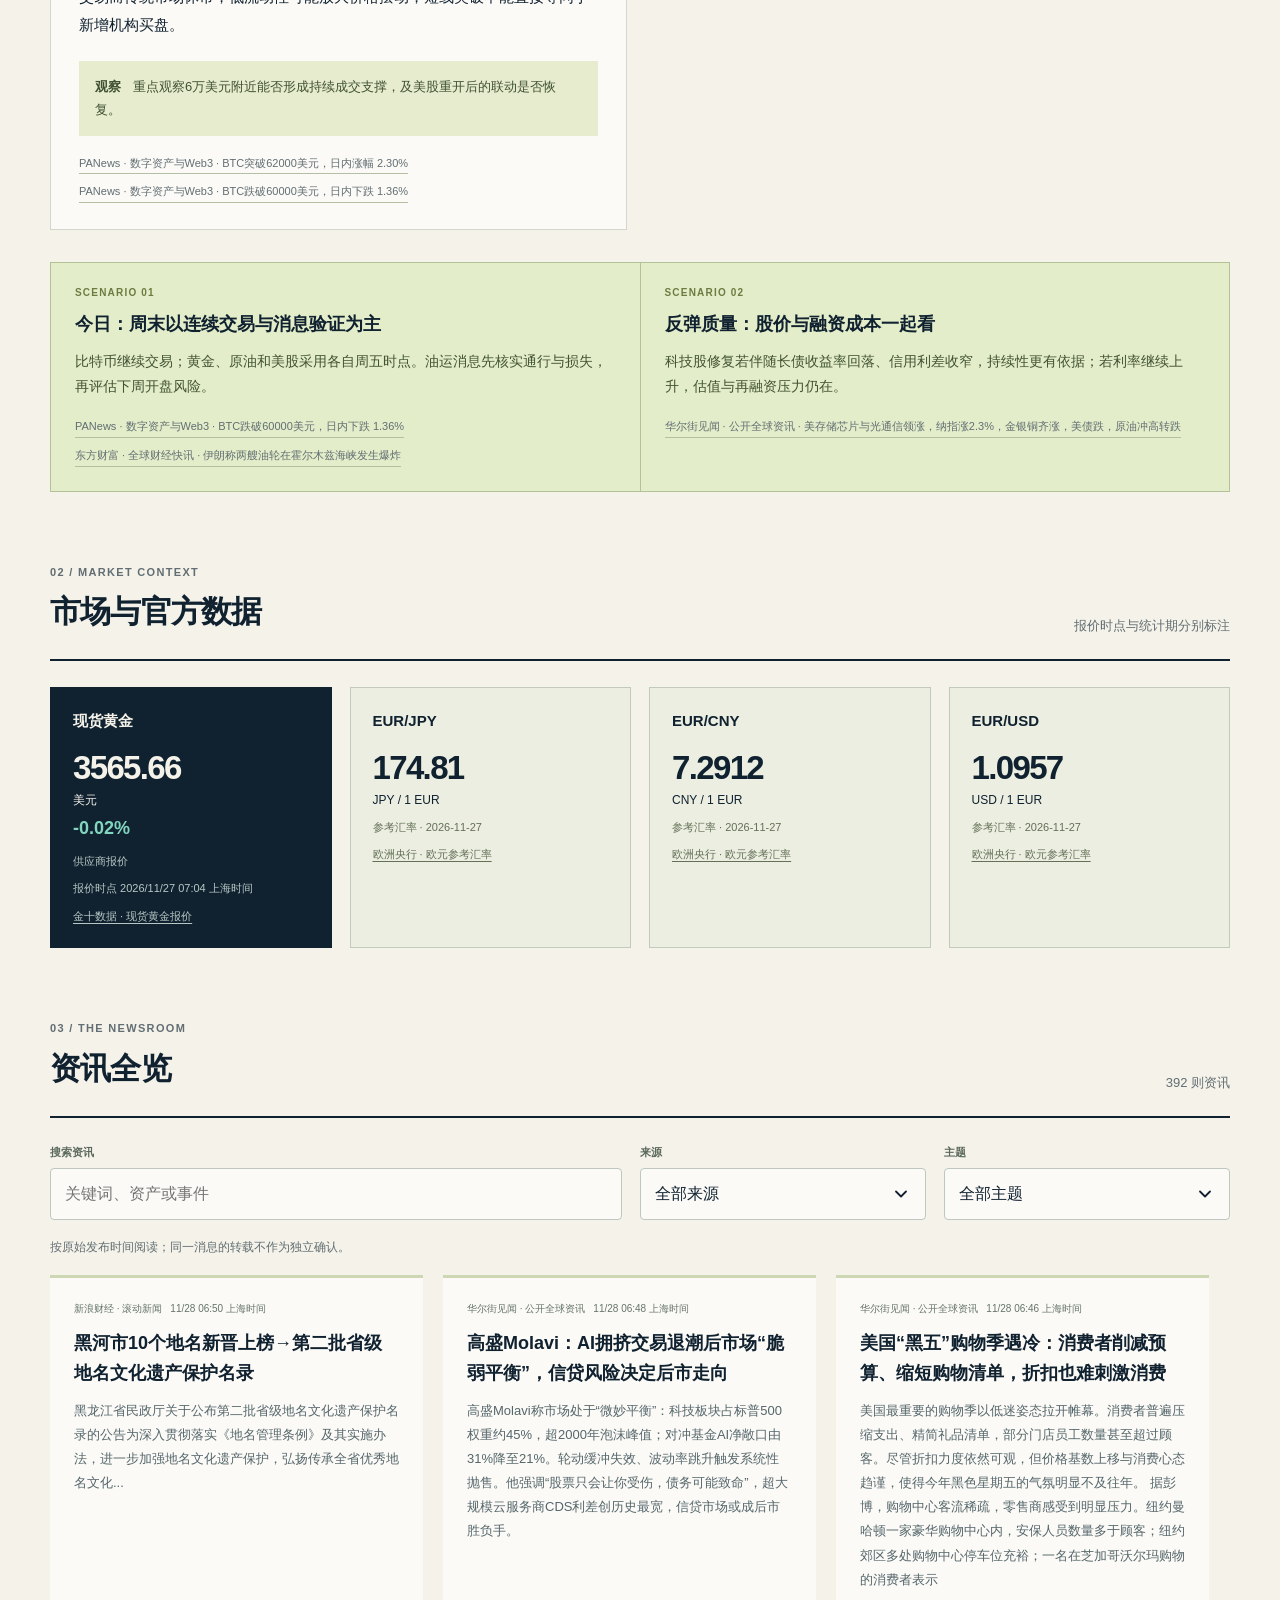
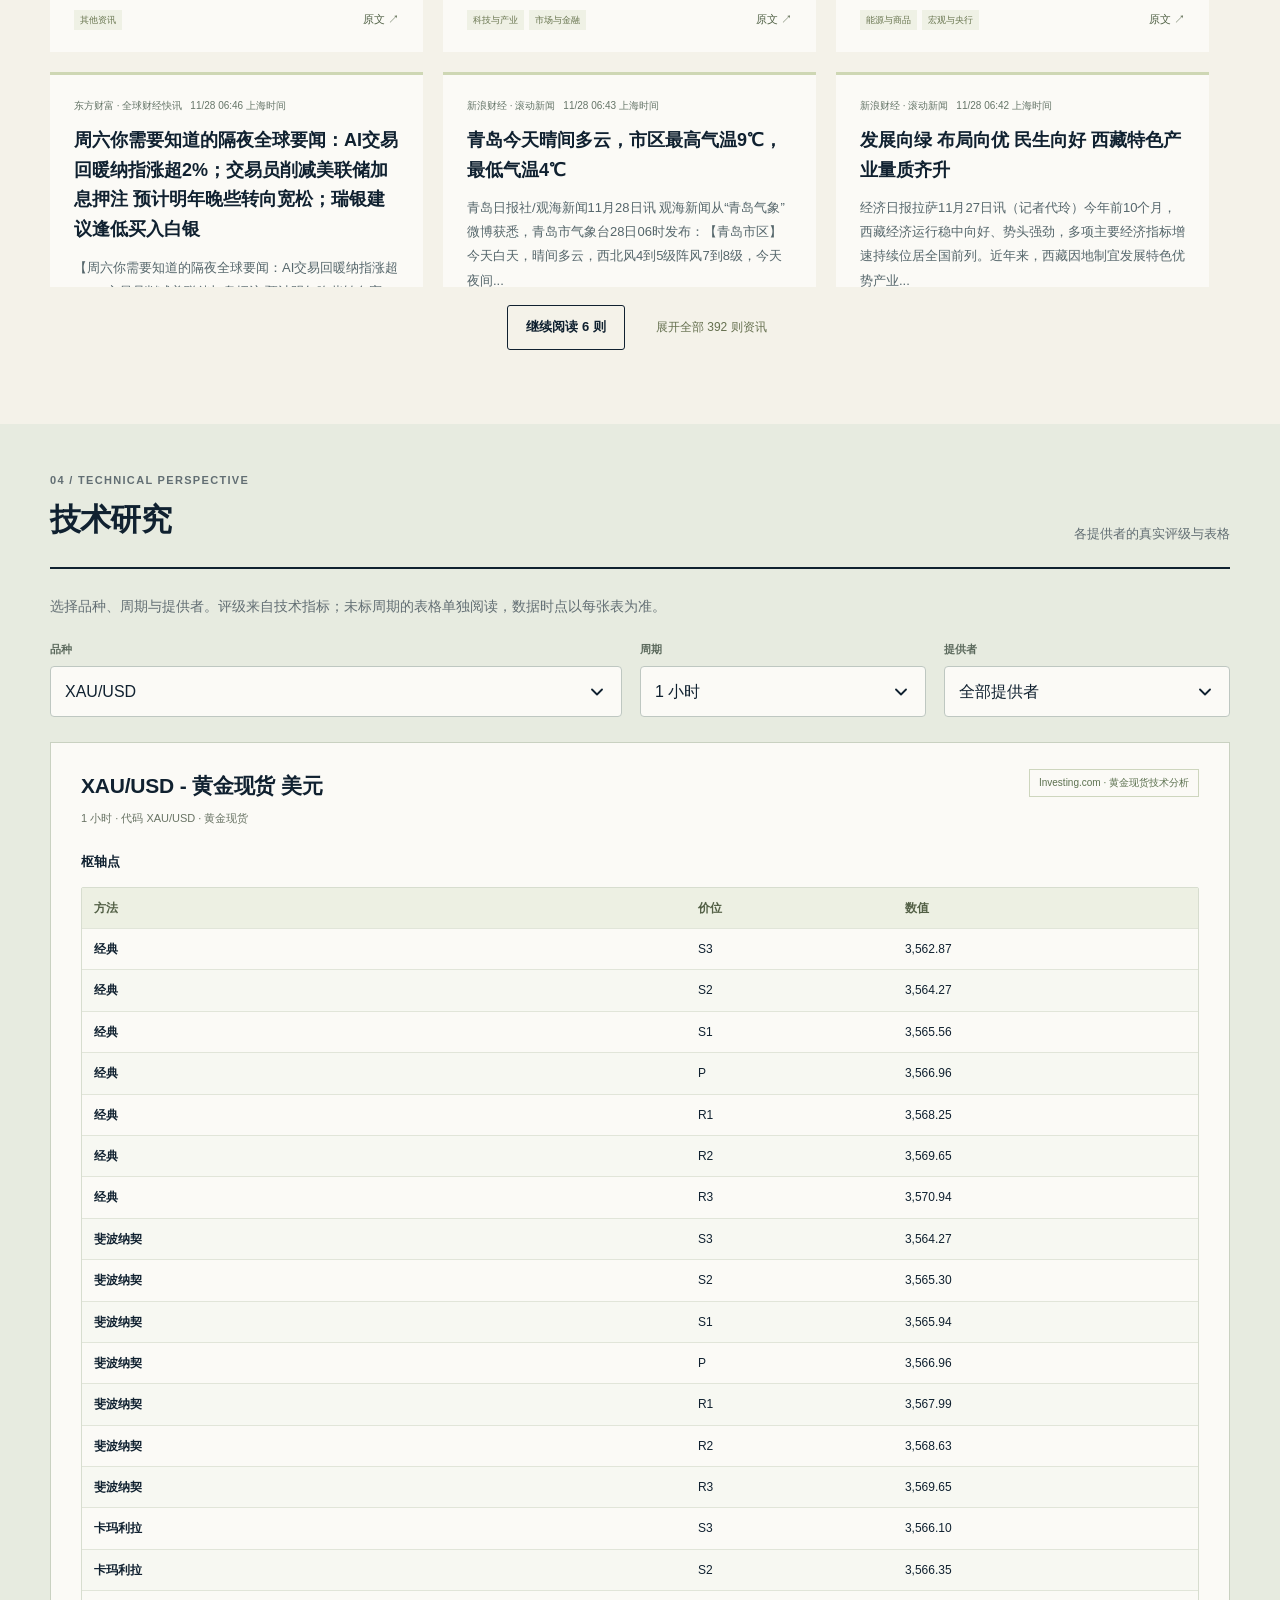
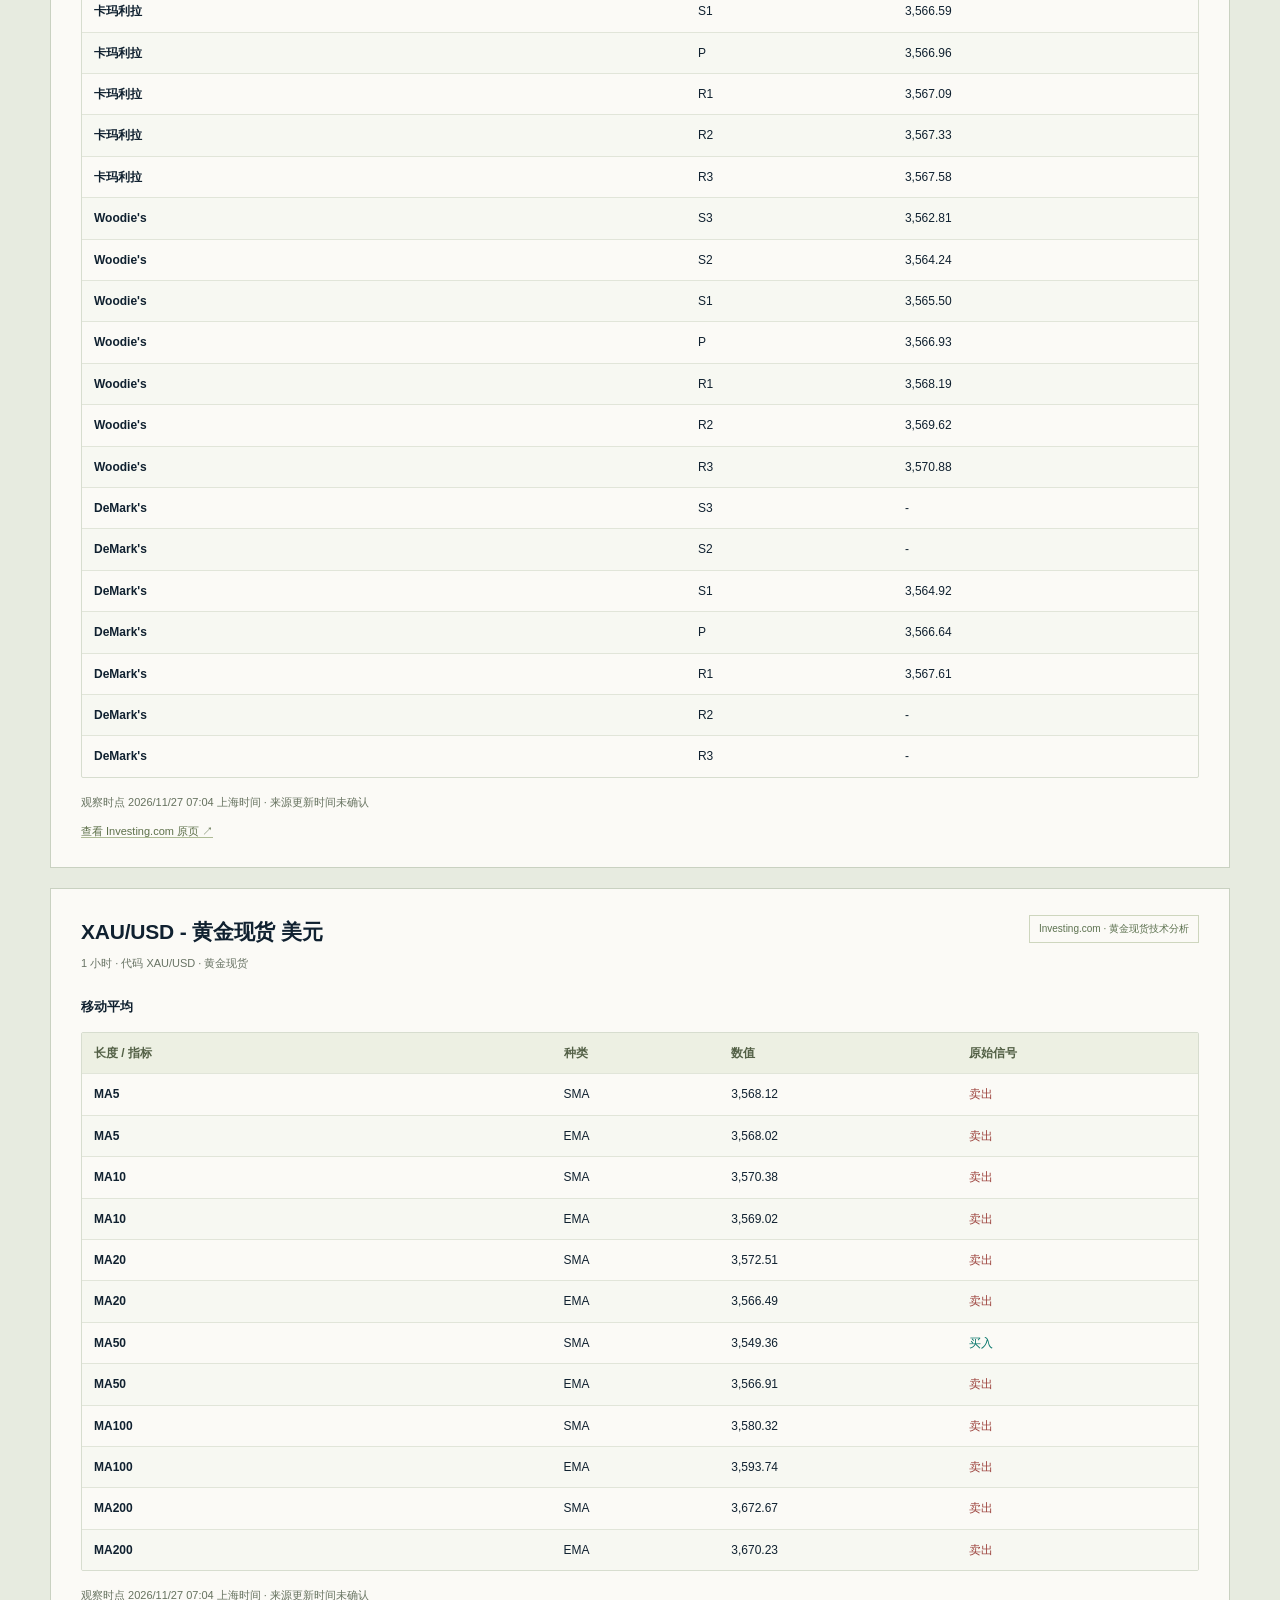
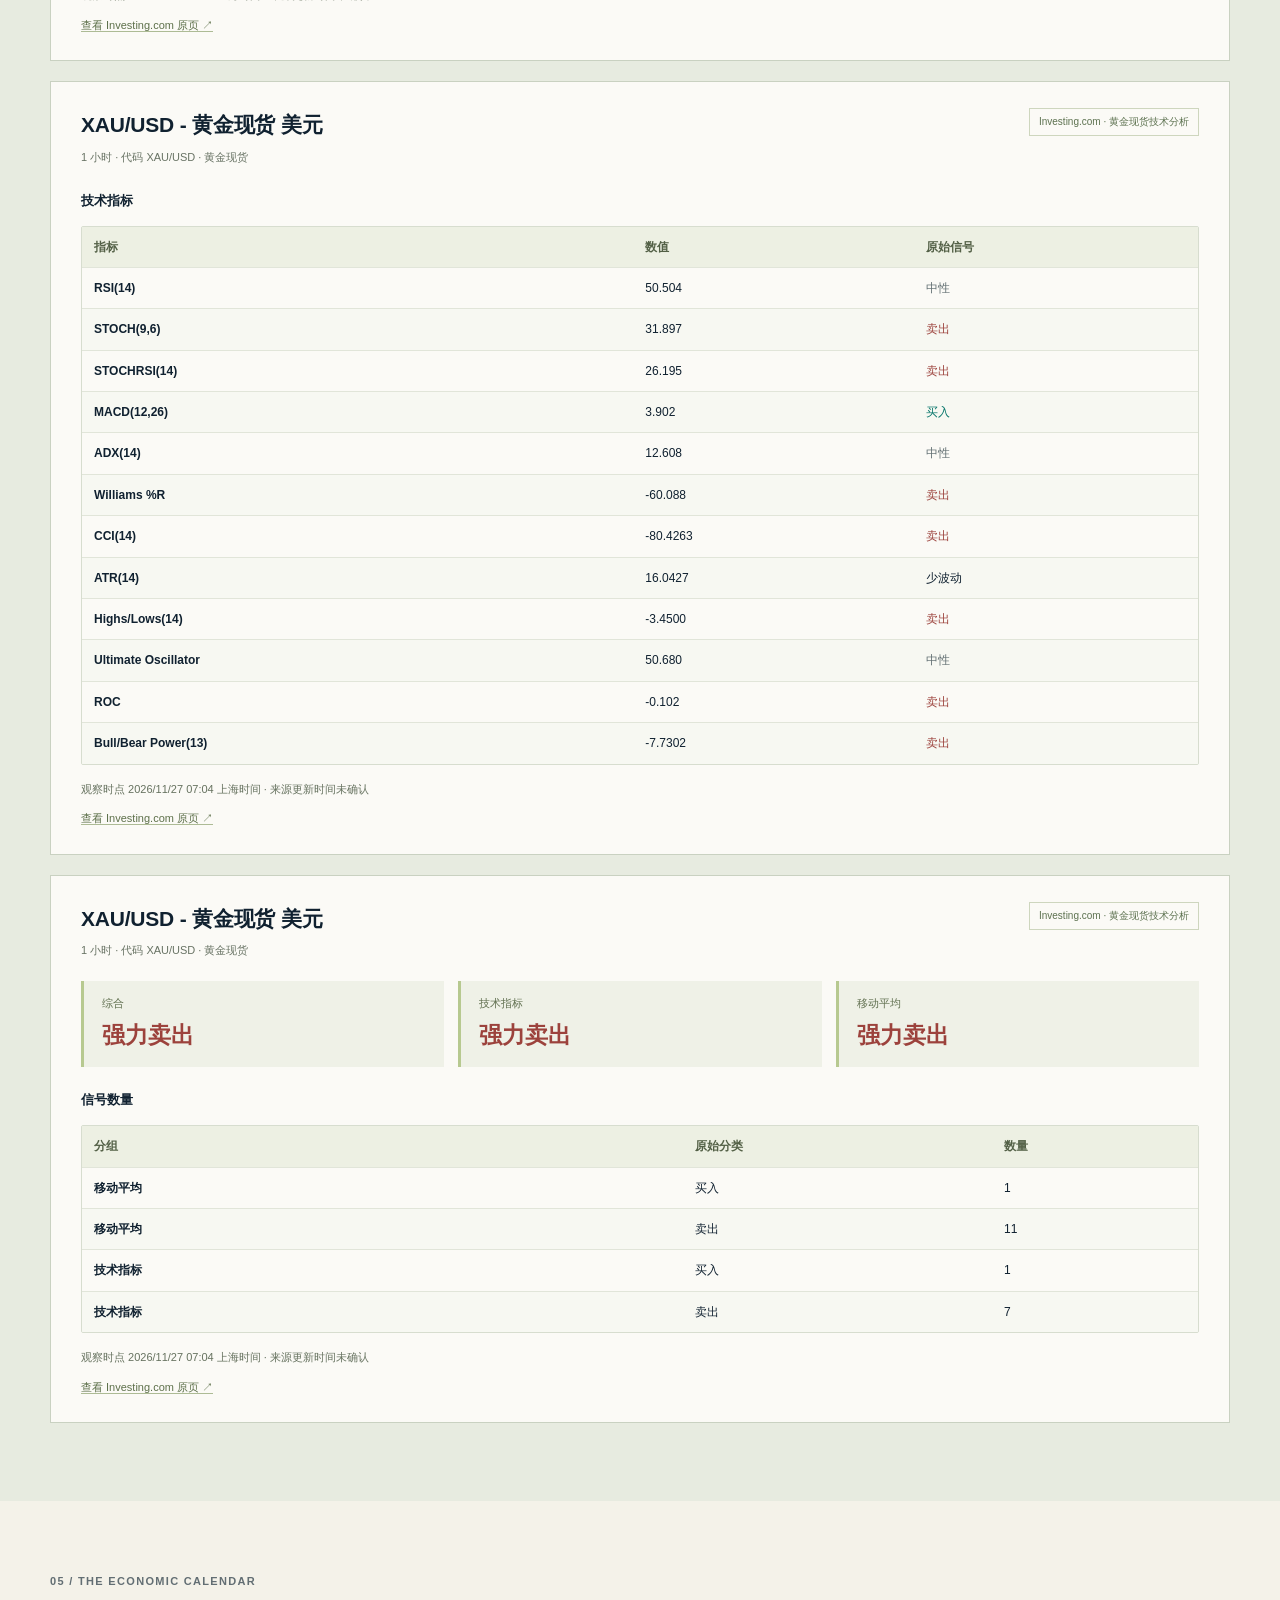
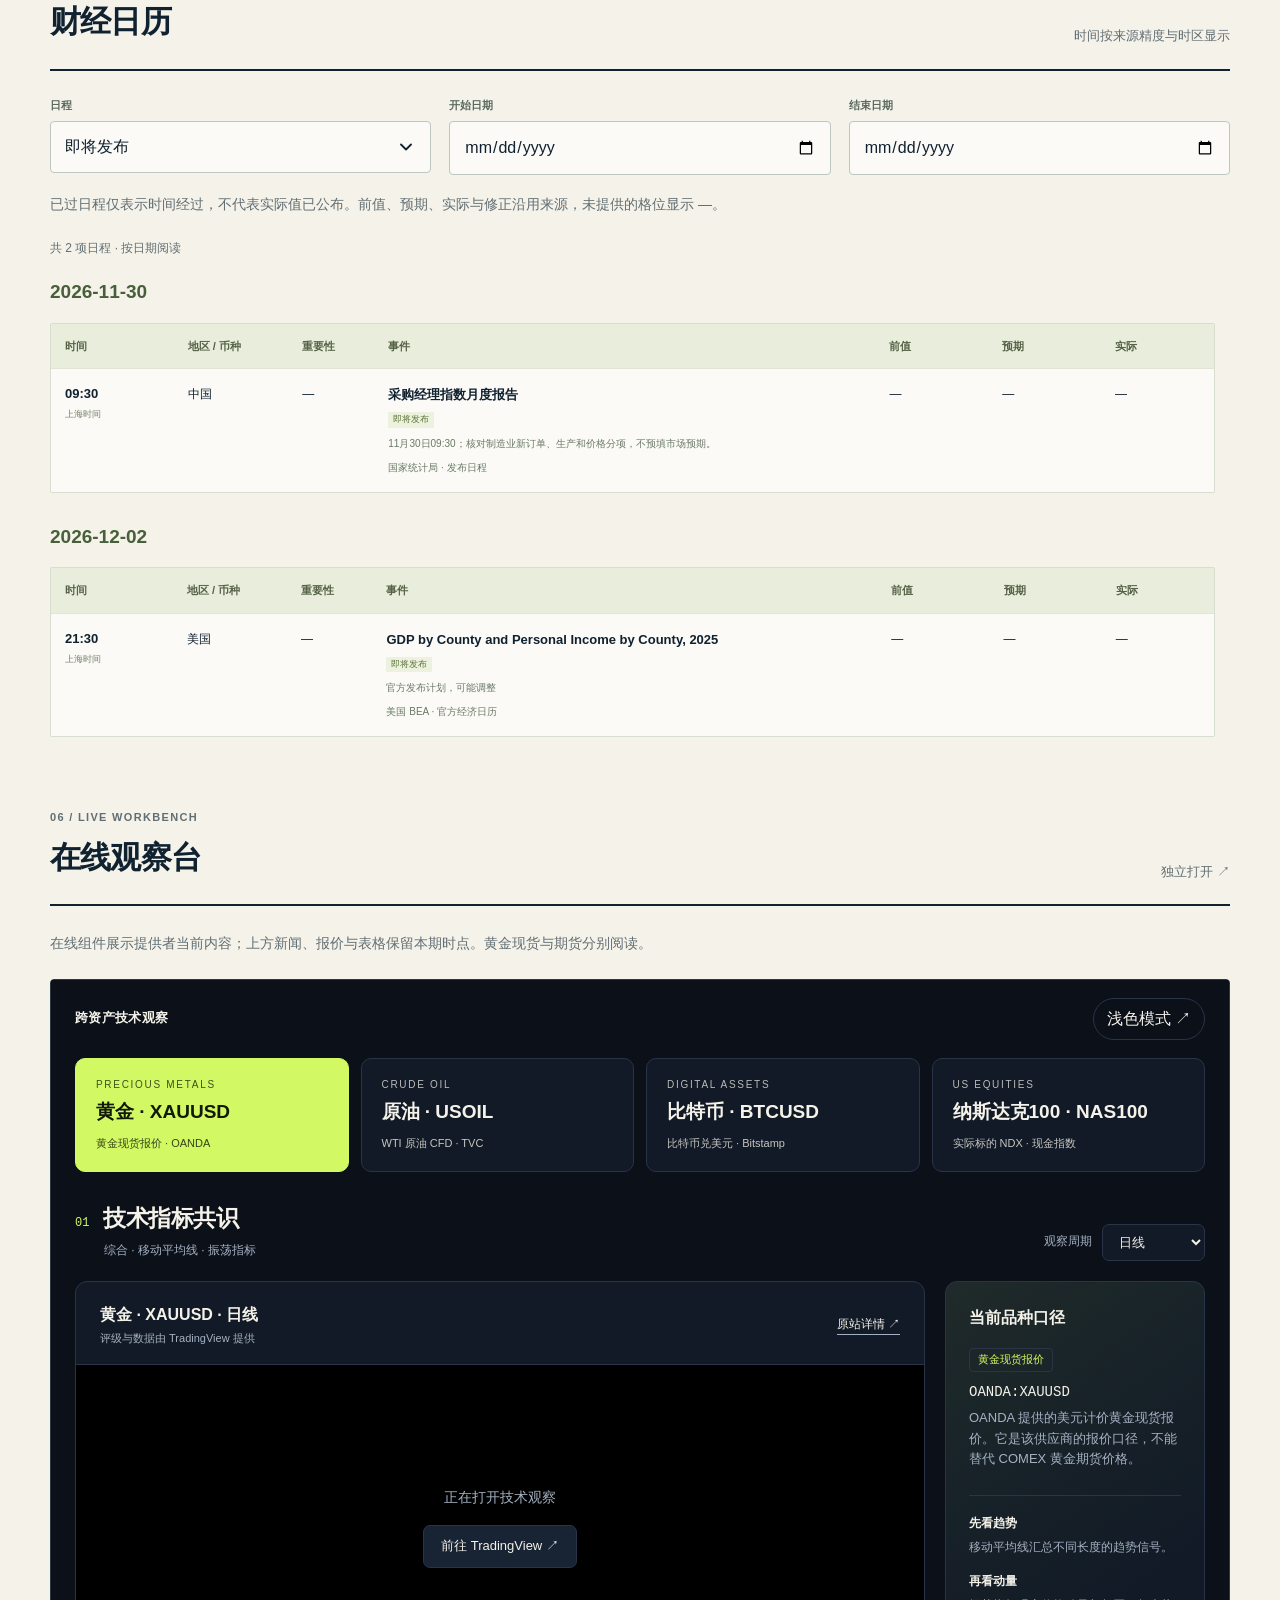
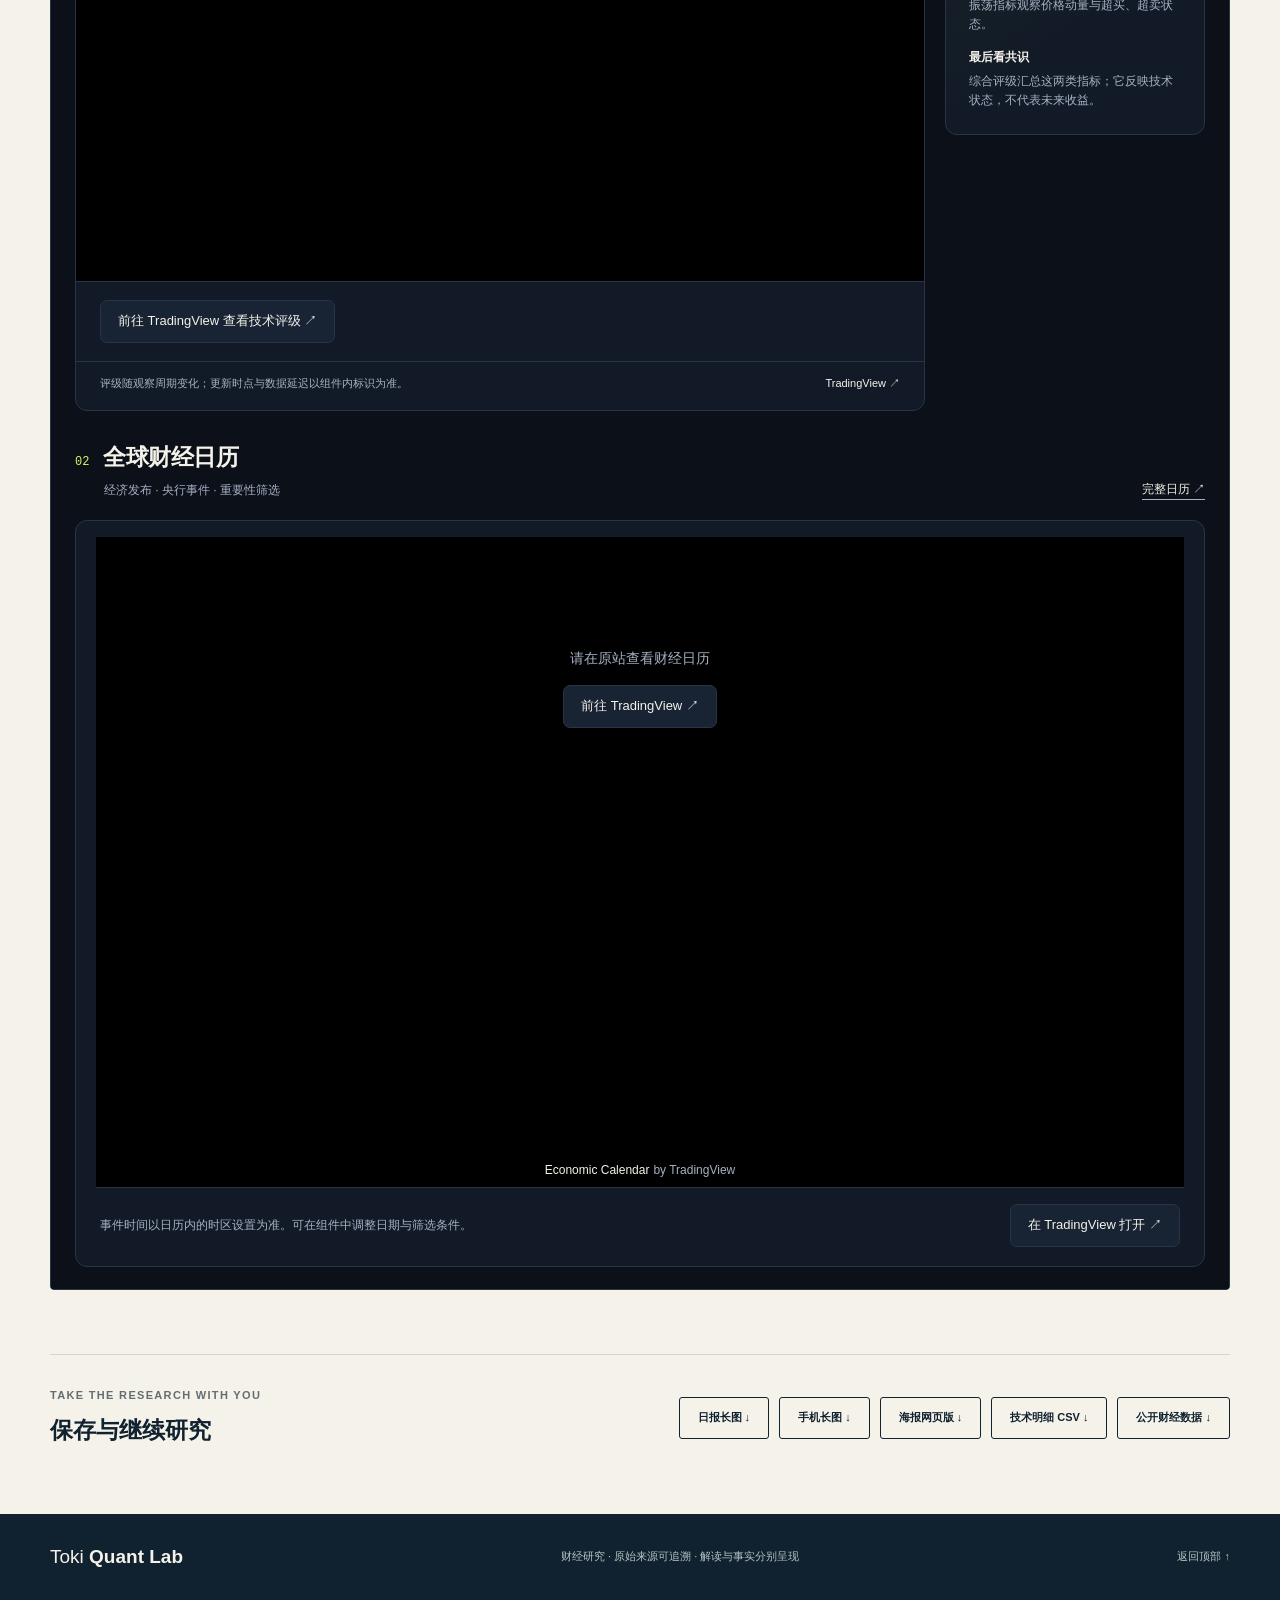
